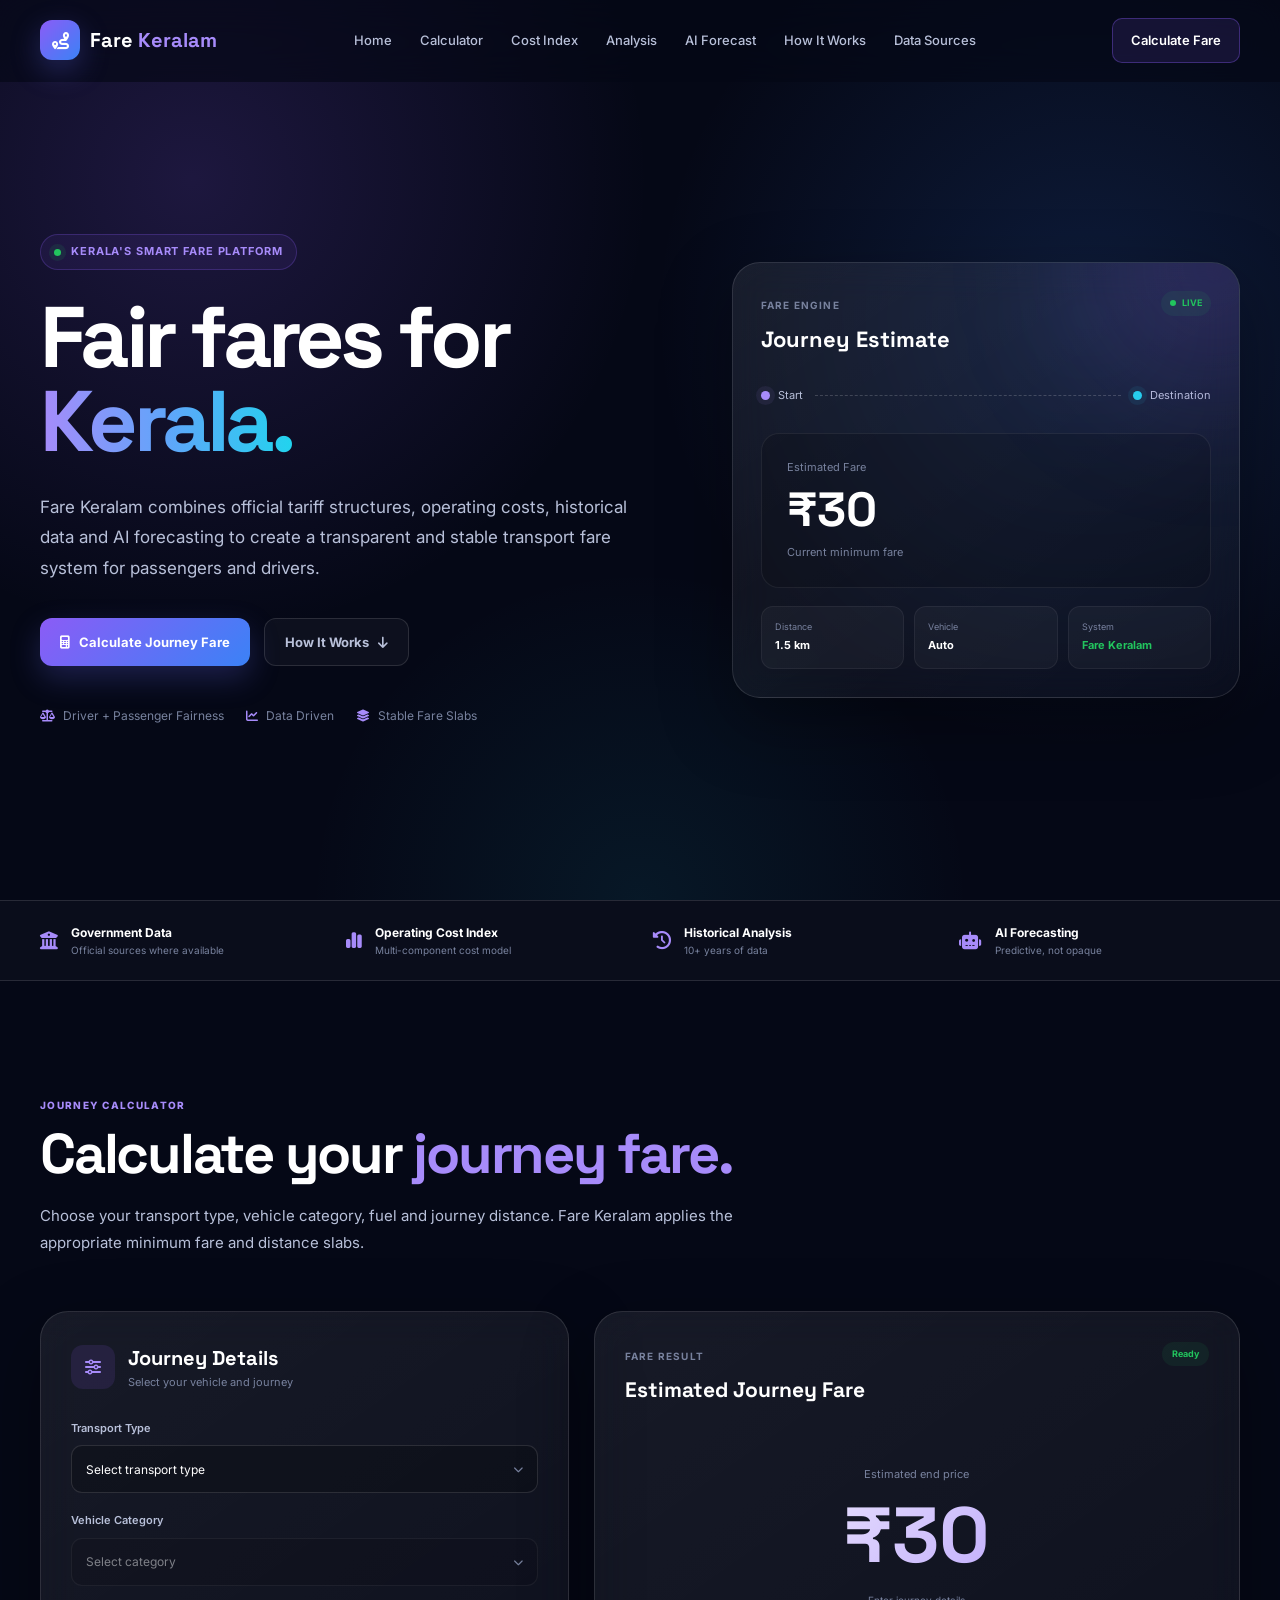
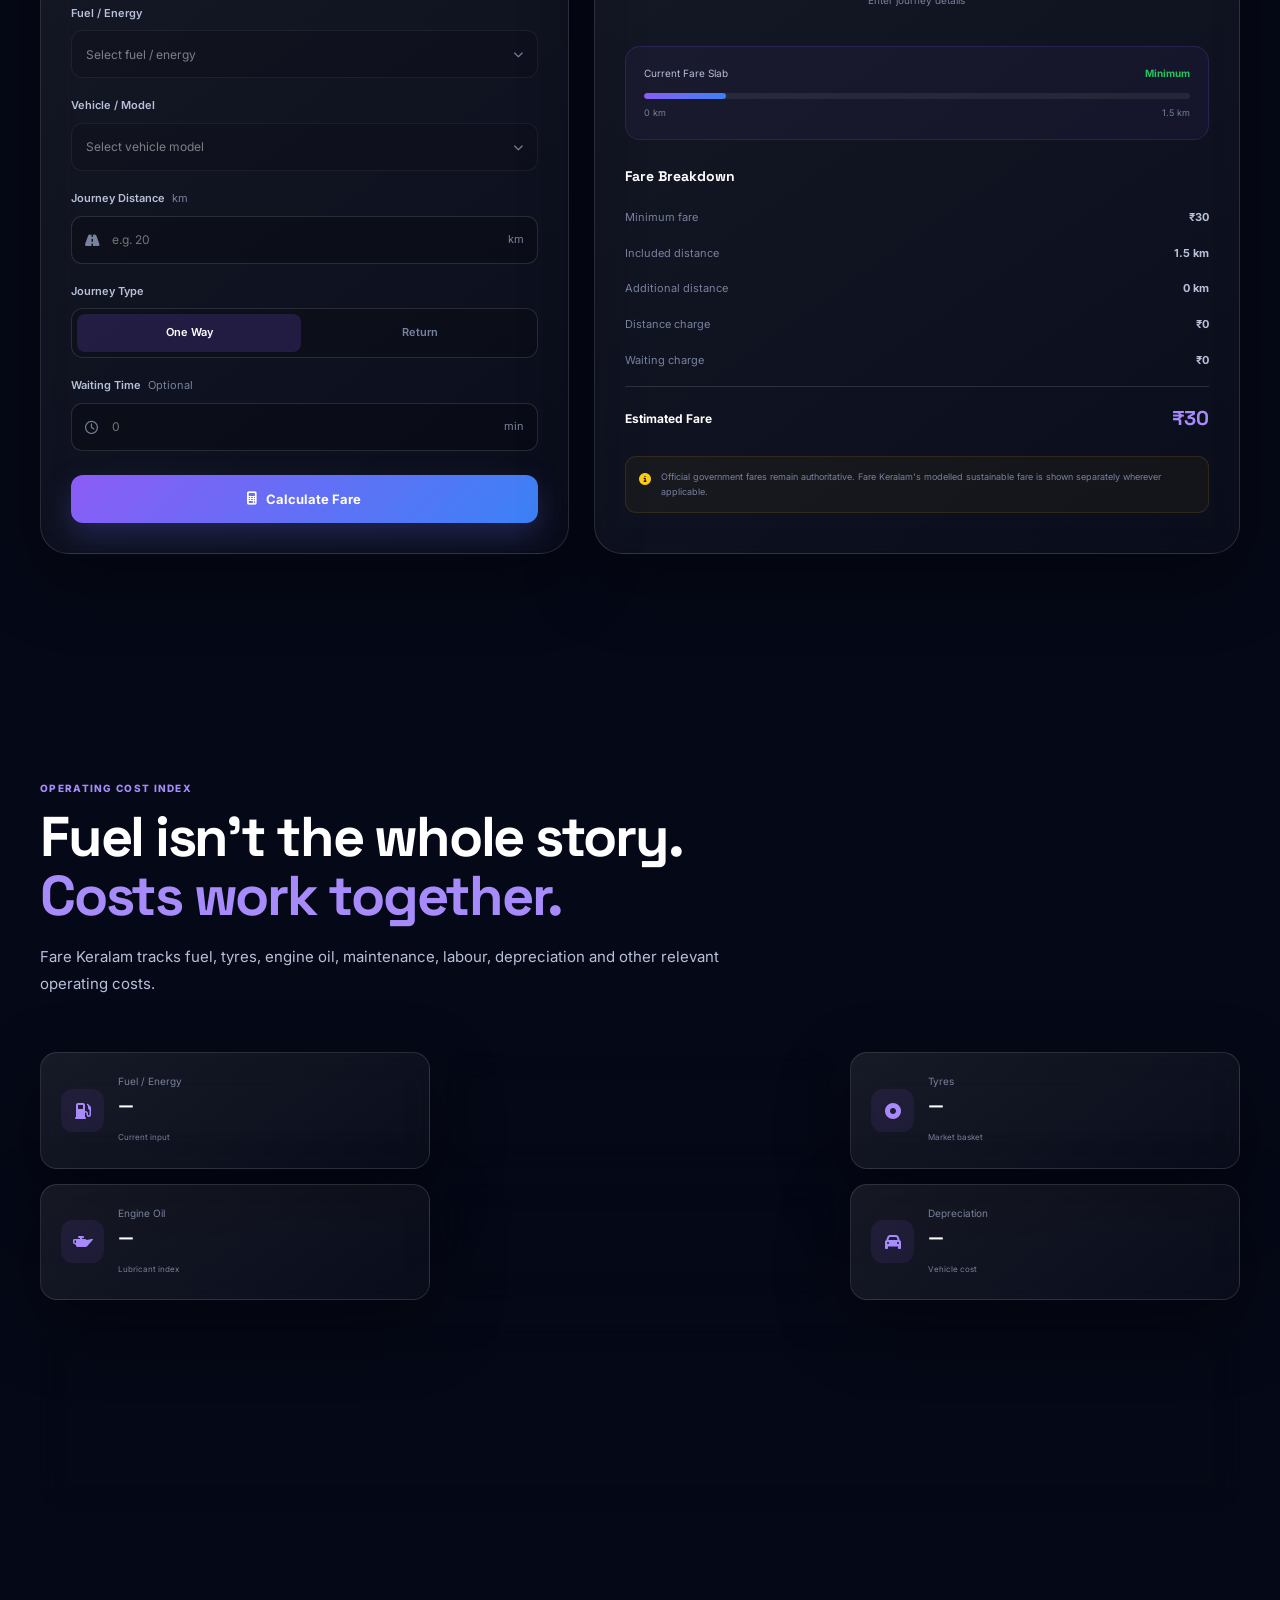
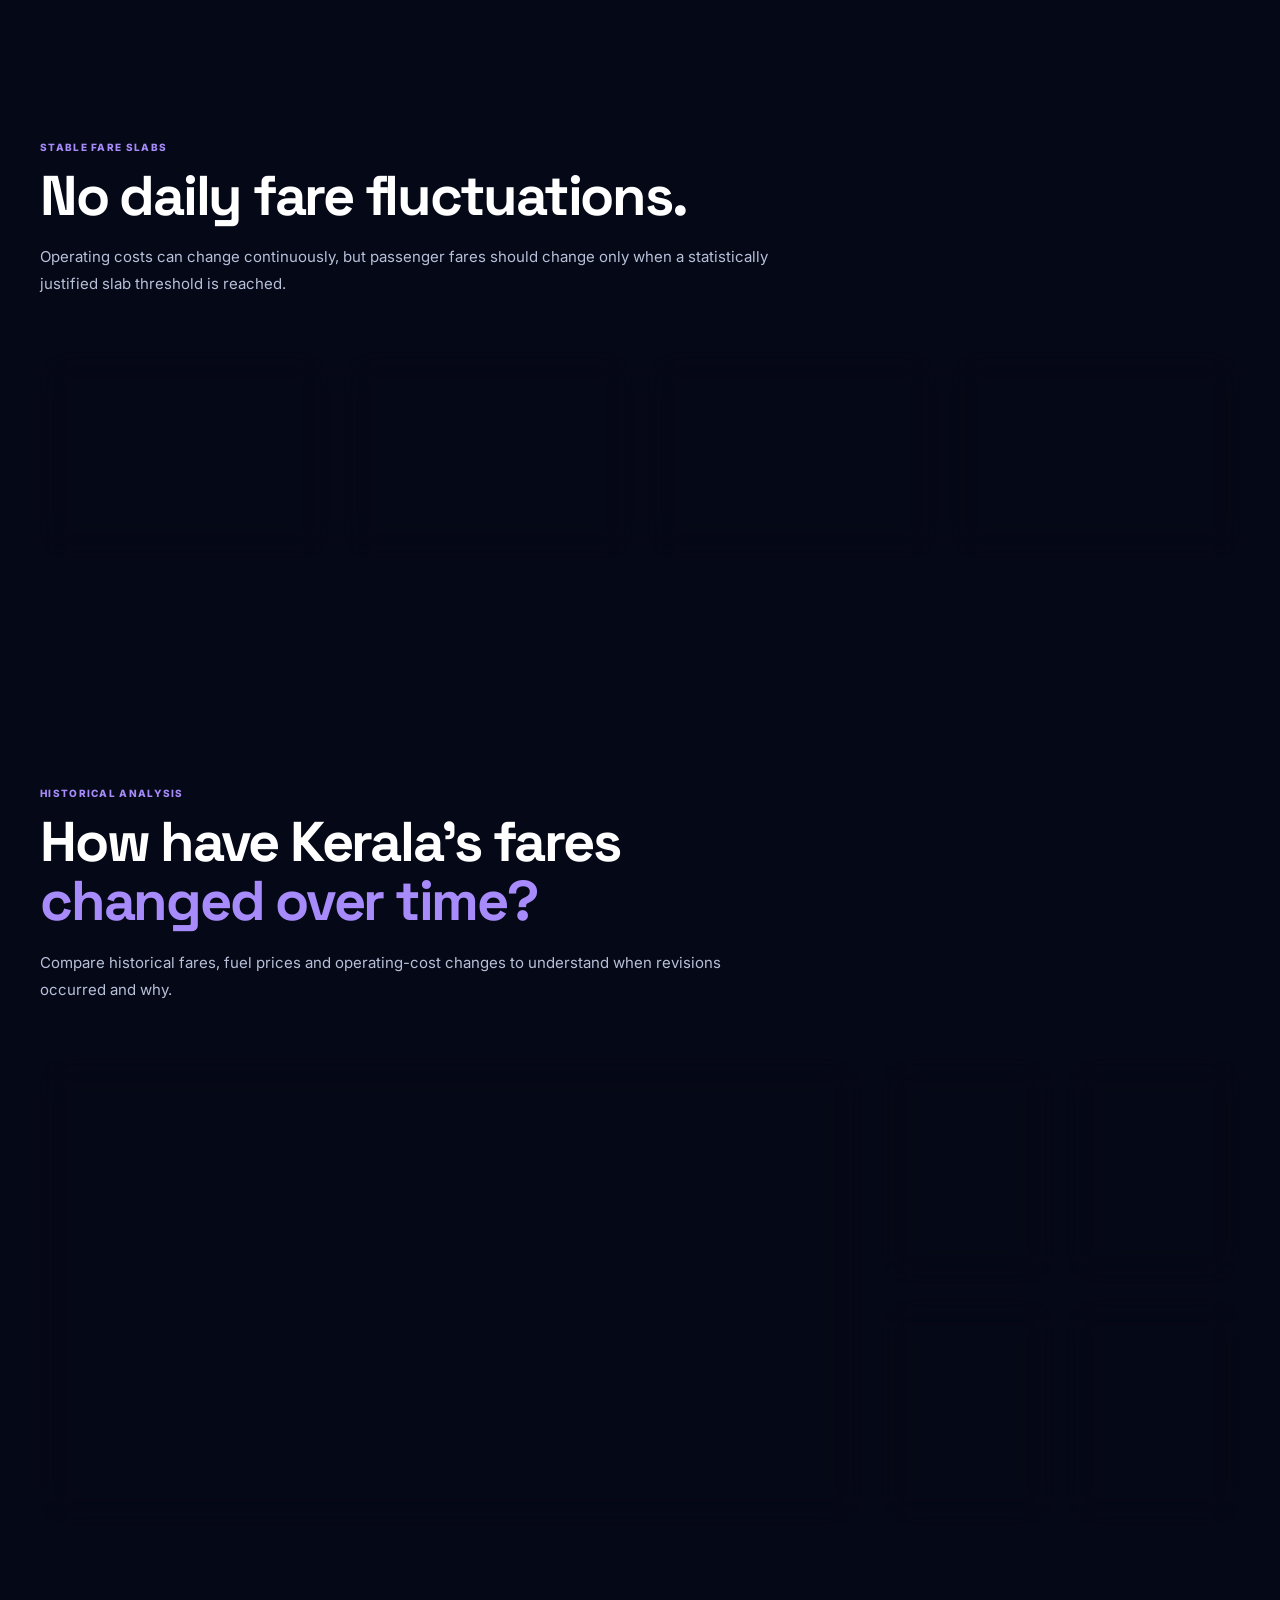
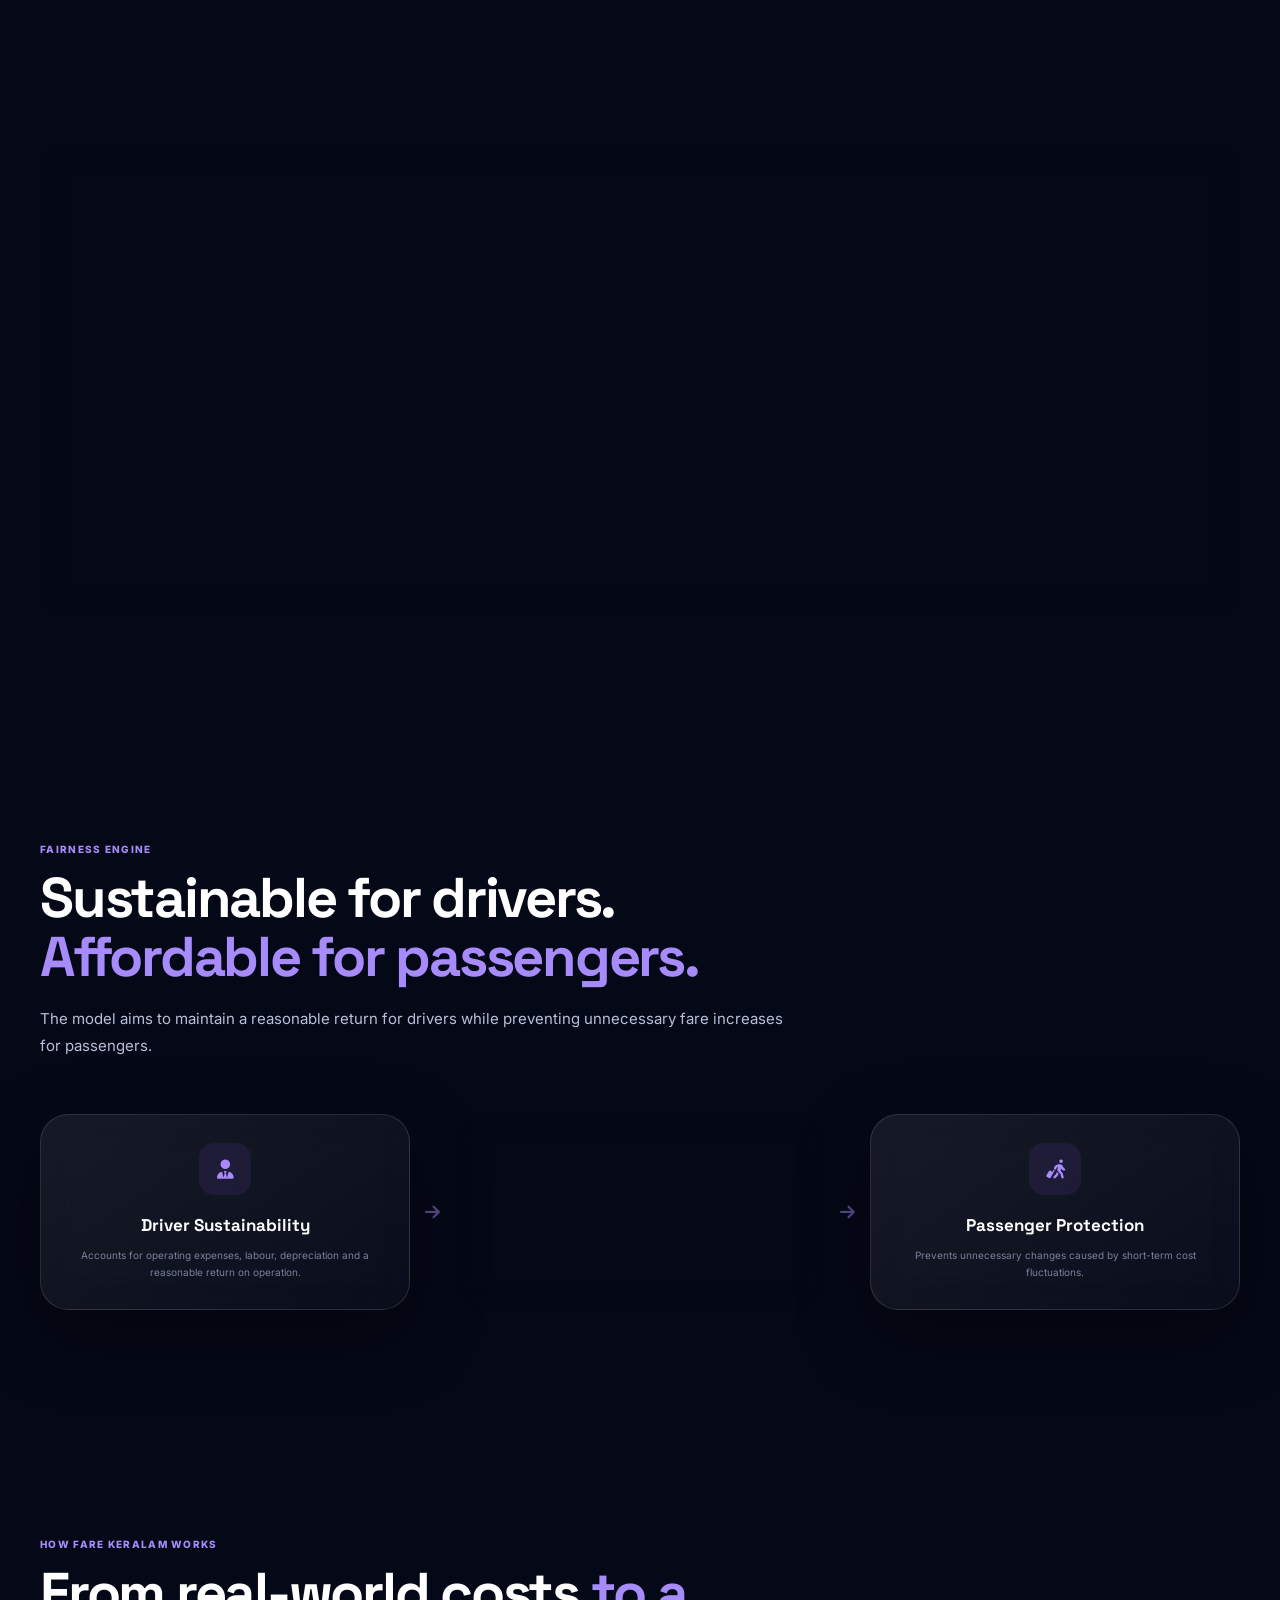
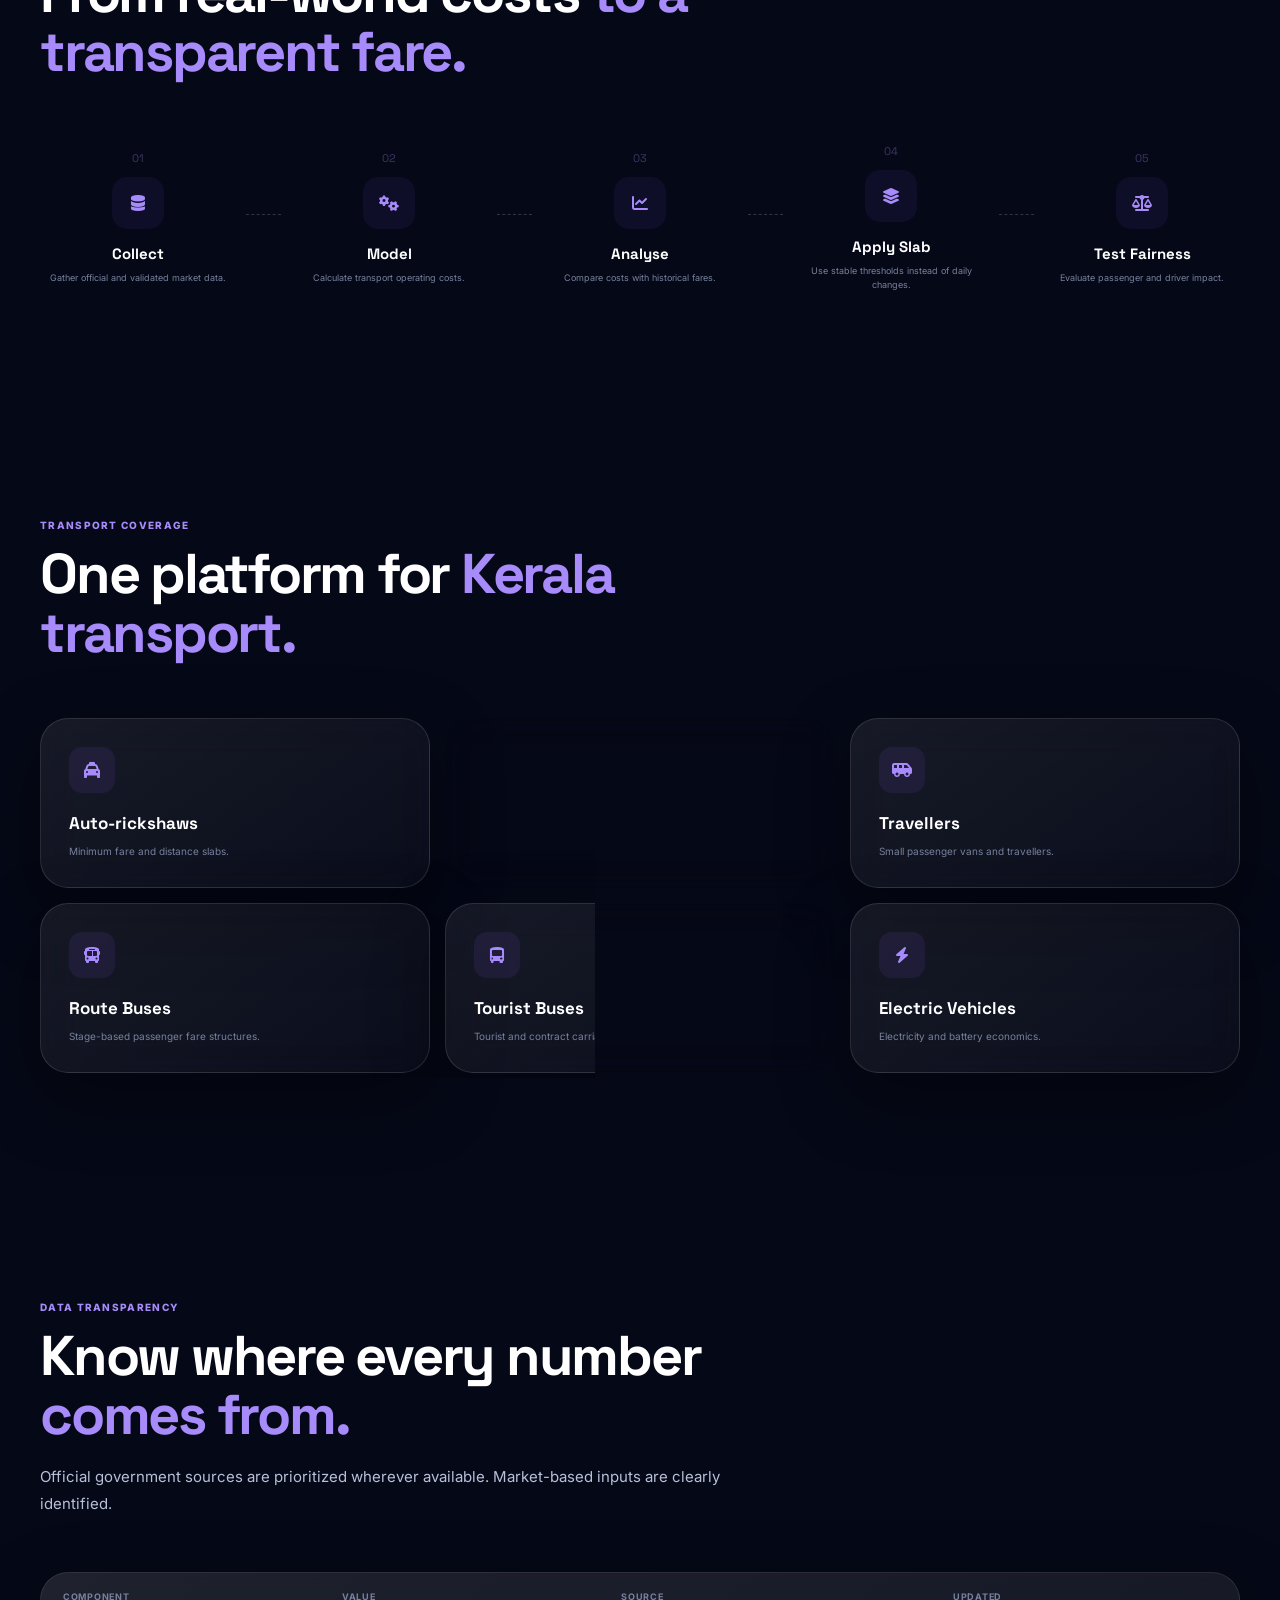
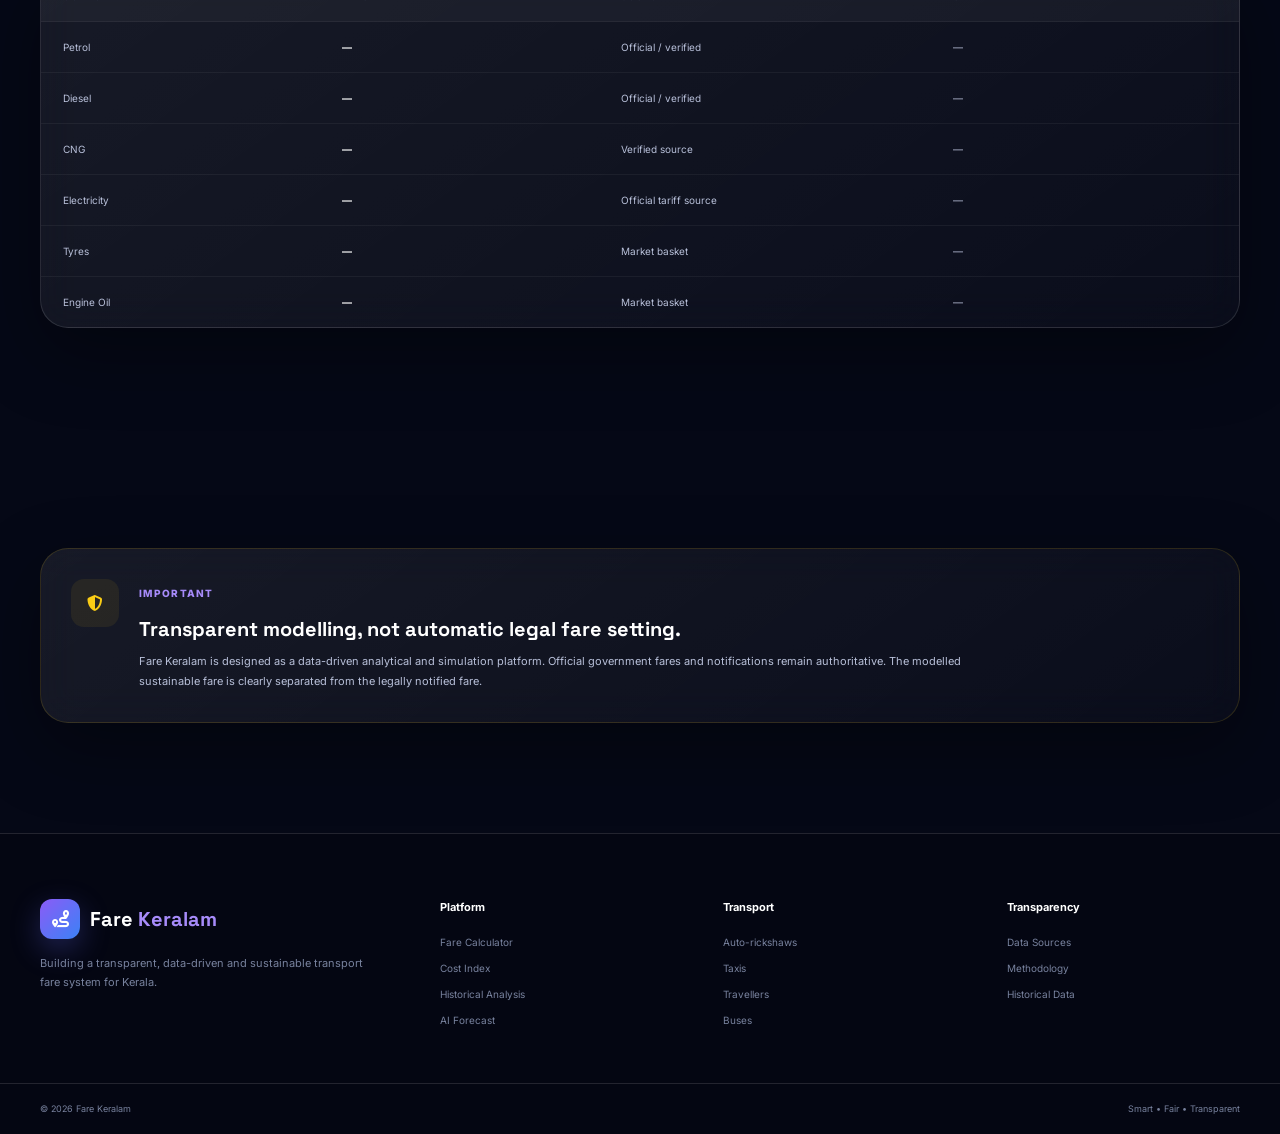
==== index.html @ 15cbcf6d "hi" ====
<!DOCTYPE html>
<html lang="en">

<head>

    <meta charset="UTF-8">

    <meta name="viewport"
          content="width=device-width, initial-scale=1.0">

    <meta name="description"
          content="Fare Keralam — a transparent, data-driven and slab-based transport fare platform for Kerala.">

    <meta name="theme-color"
          content="#07111f">

    <title>Fare Keralam | Smart Transport Fare System</title>


    <!-- =====================================================
         GOOGLE FONTS
    ====================================================== -->

    <link rel="preconnect"
          href="https://fonts.googleapis.com">

    <link rel="preconnect"
          href="https://fonts.gstatic.com"
          crossorigin>

    <link href="https://fonts.googleapis.com/css2?family=Inter:wght@400;500;600;700;800&family=Space+Grotesk:wght@500;600;700&display=swap"
          rel="stylesheet">


    <!-- =====================================================
         FONT AWESOME
    ====================================================== -->

    <link rel="stylesheet"
          href="https://cdnjs.cloudflare.com/ajax/libs/font-awesome/6.5.2/css/all.min.css">


    <!-- =====================================================
         MAIN CSS
    ====================================================== -->

    <link rel="stylesheet"
          href="style.css">

</head>


<body>


<!-- =====================================================
     PRELOADER
====================================================== -->

<div id="preloader">

    <div class="loader">

        <span></span>
        <span></span>
        <span></span>

    </div>

    <p>
        Loading Fare Keralam...
    </p>

</div>



<!-- =====================================================
     NAVIGATION
====================================================== -->

<header class="navbar"
        id="navbar">

    <div class="container nav-container">


        <!-- LOGO -->

        <a href="#home"
           class="logo">

            <span class="logo-icon">

                <i class="fa-solid fa-route"></i>

            </span>

            <span class="logo-text">

                Fare
                <span>Keralam</span>

            </span>

        </a>



        <!-- NAVIGATION -->

        <nav class="nav-menu"
             id="navMenu">

            <a href="#home">
                Home
            </a>

            <a href="#calculator">
                Calculator
            </a>

            <a href="#costs">
                Cost Index
            </a>

            <a href="#analysis">
                Analysis
            </a>

            <a href="#forecast">
                AI Forecast
            </a>

            <a href="#how-it-works">
                How It Works
            </a>

            <a href="#sources">
                Data Sources
            </a>

        </nav>



        <!-- CTA -->

        <a href="#calculator"
           class="nav-button">

            Calculate Fare

        </a>



        <!-- MOBILE MENU -->

        <button class="menu-toggle"
                id="menuToggle"
                aria-label="Open navigation menu">

            <i class="fa-solid fa-bars"></i>

        </button>

    </div>

</header>



<!-- =====================================================
     MAIN
====================================================== -->

<main>



<!-- =====================================================
     HERO
====================================================== -->

<section class="hero section"
         id="home">

    <div class="hero-background"></div>


    <div class="container hero-grid">


        <!-- HERO TEXT -->

        <div class="hero-content reveal">


            <div class="eyebrow">

                <span class="status-dot"></span>

                KERALA'S SMART FARE PLATFORM

            </div>



            <h1>

                Fair fares for

                <span>Kerala.</span>

            </h1>



            <p class="hero-description">

                Fare Keralam combines official tariff structures,
                operating costs, historical data and AI forecasting
                to create a transparent and stable transport fare
                system for passengers and drivers.

            </p>



            <div class="hero-buttons">

                <a href="#calculator"
                   class="btn btn-primary">

                    <i class="fa-solid fa-calculator"></i>

                    Calculate Journey Fare

                </a>


                <a href="#how-it-works"
                   class="btn btn-secondary">

                    How It Works

                    <i class="fa-solid fa-arrow-down"></i>

                </a>

            </div>



            <!-- PRINCIPLES -->

            <div class="hero-principles">


                <div>

                    <i class="fa-solid fa-scale-balanced"></i>

                    <span>
                        Driver + Passenger Fairness
                    </span>

                </div>


                <div>

                    <i class="fa-solid fa-chart-line"></i>

                    <span>
                        Data Driven
                    </span>

                </div>


                <div>

                    <i class="fa-solid fa-layer-group"></i>

                    <span>
                        Stable Fare Slabs
                    </span>

                </div>


            </div>

        </div>



        <!-- HERO FARE CARD -->

        <div class="hero-card glass-card reveal">


            <div class="card-header">

                <div>

                    <span class="card-label">
                        FARE ENGINE
                    </span>

                    <h3>
                        Journey Estimate
                    </h3>

                </div>


                <div class="live-badge">

                    <span></span>

                    LIVE

                </div>

            </div>



            <!-- ROUTE -->

            <div class="mini-route">


                <div class="route-point">

                    <span class="route-dot"></span>

                    <span>
                        Start
                    </span>

                </div>


                <div class="route-line"></div>


                <div class="route-point">

                    <span class="route-dot destination"></span>

                    <span>
                        Destination
                    </span>

                </div>


            </div>



            <!-- FARE -->

            <div class="hero-fare">

                <span>
                    Estimated Fare
                </span>


                <strong id="heroFare">
                    ₹30
                </strong>


                <small>
                    Current minimum fare
                </small>

            </div>



            <!-- STATS -->

            <div class="hero-stats">


                <div>

                    <span>
                        Distance
                    </span>

                    <strong id="heroDistance">
                        1.5 km
                    </strong>

                </div>


                <div>

                    <span>
                        Vehicle
                    </span>

                    <strong id="heroVehicle">
                        Auto
                    </strong>

                </div>


                <div>

                    <span>
                        System
                    </span>

                    <strong class="positive">
                        Fare Keralam
                    </strong>

                </div>


            </div>

        </div>

    </div>

</section>



<!-- =====================================================
     TRUST STRIP
====================================================== -->

<section class="trust-strip">

    <div class="container trust-grid">


        <div class="trust-item">

            <i class="fa-solid fa-building-columns"></i>

            <div>

                <strong>
                    Government Data
                </strong>

                <span>
                    Official sources where available
                </span>

            </div>

        </div>



        <div class="trust-item">

            <i class="fa-solid fa-chart-simple"></i>

            <div>

                <strong>
                    Operating Cost Index
                </strong>

                <span>
                    Multi-component cost model
                </span>

            </div>

        </div>



        <div class="trust-item">

            <i class="fa-solid fa-clock-rotate-left"></i>

            <div>

                <strong>
                    Historical Analysis
                </strong>

                <span>
                    10+ years of data
                </span>

            </div>

        </div>



        <div class="trust-item">

            <i class="fa-solid fa-robot"></i>

            <div>

                <strong>
                    AI Forecasting
                </strong>

                <span>
                    Predictive, not opaque
                </span>

            </div>

        </div>

    </div>

</section>



<!-- =====================================================
     JOURNEY CALCULATOR
====================================================== -->

<section class="calculator-section section"
         id="calculator">


    <div class="container">


        <div class="section-heading reveal">

            <span class="section-tag">
                JOURNEY CALCULATOR
            </span>


            <h2>

                Calculate your

                <span>
                    journey fare.
                </span>

            </h2>


            <p>

                Choose your transport type, vehicle category,
                fuel and journey distance. Fare Keralam applies
                the appropriate minimum fare and distance slabs.

            </p>

        </div>



        <div class="calculator-grid">


            <!-- =================================================
                 INPUT CARD
            ================================================== -->

            <div class="calculator-card glass-card reveal">


                <div class="card-title">

                    <div class="title-icon">

                        <i class="fa-solid fa-sliders"></i>

                    </div>


                    <div>

                        <h3>
                            Journey Details
                        </h3>

                        <p>
                            Select your vehicle and journey
                        </p>

                    </div>

                </div>



                <form id="fareForm">


                    <!-- TRANSPORT TYPE -->

                    <div class="form-group">

                        <label for="transportType">
                            Transport Type
                        </label>


                        <div class="select-wrapper">

                            <select id="transportType"
                                    name="transportType"
                                    required>

                                <option value="">
                                    Select transport type
                                </option>


                                <option value="auto">
                                    Auto-rickshaw
                                </option>


                                <option value="taxi">
                                    Taxi / Cab
                                </option>


                                <option value="traveller">
                                    Traveller / Passenger Van
                                </option>


                                <option value="route-bus">
                                    Route / Stage Bus
                                </option>


                                <option value="tourist-bus">
                                    Tourist / Contract Bus
                                </option>

                            </select>


                            <i class="fa-solid fa-chevron-down"></i>

                        </div>

                    </div>



                    <!-- VEHICLE CATEGORY -->

                    <div class="form-group">

                        <label for="vehicleCategory">
                            Vehicle Category
                        </label>


                        <div class="select-wrapper">

                            <select id="vehicleCategory"
                                    name="vehicleCategory"
                                    disabled>

                                <option value="">
                                    Select category
                                </option>

                            </select>


                            <i class="fa-solid fa-chevron-down"></i>

                        </div>

                    </div>



                    <!-- FUEL -->

                    <div class="form-group"
                         id="fuelGroup">

                        <label for="fuelType">
                            Fuel / Energy
                        </label>


                        <div class="select-wrapper">

                            <select id="fuelType"
                                    name="fuelType"
                                    disabled>

                                <option value="">
                                    Select fuel / energy
                                </option>


                                <option value="petrol">
                                    Petrol
                                </option>


                                <option value="diesel">
                                    Diesel
                                </option>


                                <option value="cng">
                                    CNG
                                </option>


                                <option value="electric">
                                    Electric
                                </option>


                                <option value="hybrid">
                                    Hybrid
                                </option>

                            </select>


                            <i class="fa-solid fa-chevron-down"></i>

                        </div>

                    </div>



                    <!-- VEHICLE MODEL -->

                    <div class="form-group"
                         id="modelGroup">

                        <label for="vehicleModel">
                            Vehicle / Model
                        </label>


                        <div class="select-wrapper">

                            <select id="vehicleModel"
                                    name="vehicleModel"
                                    disabled>

                                <option value="">
                                    Select vehicle model
                                </option>

                            </select>


                            <i class="fa-solid fa-chevron-down"></i>

                        </div>

                    </div>



                    <!-- DISTANCE -->

                    <div class="form-group">

                        <label for="distance">

                            Journey Distance

                            <span class="optional">
                                km
                            </span>

                        </label>


                        <div class="input-with-icon">

                            <i class="fa-solid fa-road"></i>


                            <input
                                type="number"
                                id="distance"
                                name="distance"
                                min="0.1"
                                step="0.1"
                                placeholder="e.g. 20"
                                required
                            >


                            <span>
                                km
                            </span>

                        </div>

                    </div>



                    <!-- JOURNEY TYPE -->

                    <div class="form-group">

                        <label>
                            Journey Type
                        </label>


                        <div class="segmented-control">


                            <label>

                                <input
                                    type="radio"
                                    name="journeyType"
                                    value="oneway"
                                    checked
                                >

                                <span>
                                    One Way
                                </span>

                            </label>


                            <label>

                                <input
                                    type="radio"
                                    name="journeyType"
                                    value="return"
                                >

                                <span>
                                    Return
                                </span>

                            </label>


                        </div>

                    </div>



                    <!-- WAITING -->

                    <div class="form-group">

                        <label for="waitingTime">

                            Waiting Time

                            <span class="optional">
                                Optional
                            </span>

                        </label>


                        <div class="input-with-icon">

                            <i class="fa-regular fa-clock"></i>


                            <input
                                type="number"
                                id="waitingTime"
                                min="0"
                                step="1"
                                placeholder="0"
                            >


                            <span>
                                min
                            </span>

                        </div>

                    </div>



                    <!-- CALCULATE -->

                    <button
                        type="submit"
                        class="btn btn-primary calculate-button">

                        <i class="fa-solid fa-calculator"></i>

                        Calculate Fare

                    </button>


                </form>

            </div>



            <!-- =================================================
                 RESULT CARD
            ================================================== -->

            <div class="fare-result-card glass-card reveal">


                <div class="result-top">

                    <div>

                        <span class="card-label">
                            FARE RESULT
                        </span>


                        <h3>
                            Estimated Journey Fare
                        </h3>

                    </div>


                    <div class="result-status"
                         id="resultStatus">

                        Ready

                    </div>

                </div>



                <!-- MAIN PRICE -->

                <div class="result-price">

                    <span>
                        Estimated end price
                    </span>


                    <strong id="finalFare">
                        ₹30
                    </strong>


                    <small id="farePerKm">
                        Enter journey details
                    </small>

                </div>



                <!-- SLAB -->

                <div class="slab-box">


                    <div class="slab-header">

                        <span>
                            Current Fare Slab
                        </span>


                        <span id="slabStatus"
                              class="slab-active">

                            Minimum

                        </span>

                    </div>


                    <div class="slab-progress">

                        <div class="slab-progress-fill"
                             id="slabProgress">
                        </div>

                    </div>


                    <div class="slab-labels">

                        <span id="slabStart">
                            0 km
                        </span>


                        <span id="slabEnd">
                            1.5 km
                        </span>

                    </div>

                </div>



                <!-- BREAKDOWN -->

                <div class="fare-breakdown">


                    <h4>
                        Fare Breakdown
                    </h4>


                    <div class="breakdown-row">

                        <span>
                            Minimum fare
                        </span>


                        <strong id="minimumFare">
                            ₹30
                        </strong>

                    </div>


                    <div class="breakdown-row">

                        <span>
                            Included distance
                        </span>


                        <strong id="includedDistance">
                            1.5 km
                        </strong>

                    </div>


                    <div class="breakdown-row">

                        <span>
                            Additional distance
                        </span>


                        <strong id="additionalDistance">
                            0 km
                        </strong>

                    </div>


                    <div class="breakdown-row">

                        <span>
                            Distance charge
                        </span>


                        <strong id="distanceCharge">
                            ₹0
                        </strong>

                    </div>


                    <div class="breakdown-row">

                        <span>
                            Waiting charge
                        </span>


                        <strong id="waitingCharge">
                            ₹0
                        </strong>

                    </div>


                    <div class="breakdown-divider"></div>


                    <div class="breakdown-total">

                        <span>
                            Estimated Fare
                        </span>


                        <strong id="breakdownTotal">
                            ₹30
                        </strong>

                    </div>

                </div>



                <!-- DISCLAIMER -->

                <div class="fare-note">

                    <i class="fa-solid fa-circle-info"></i>


                    <p>

                        Official government fares remain
                        authoritative. Fare Keralam's modelled
                        sustainable fare is shown separately
                        wherever applicable.

                    </p>

                </div>

            </div>

        </div>

    </div>

</section>



<!-- =====================================================
     OPERATING COST INDEX
====================================================== -->

<section class="cost-section section"
         id="costs">


    <div class="container">


        <div class="section-heading reveal">

            <span class="section-tag">
                OPERATING COST INDEX
            </span>


            <h2>

                Fuel isn't the whole story.

                <span>
                    Costs work together.
                </span>

            </h2>


            <p>

                Fare Keralam tracks fuel, tyres, engine oil,
                maintenance, labour, depreciation and other
                relevant operating costs.

            </p>

        </div>



        <div class="cost-grid">


            <!-- FUEL -->

            <div class="cost-card glass-card reveal">

                <div class="cost-icon">

                    <i class="fa-solid fa-gas-pump"></i>

                </div>


                <div>

                    <span>
                        Fuel / Energy
                    </span>


                    <strong id="fuelCost">
                        —
                    </strong>


                    <small>
                        Current input
                    </small>

                </div>

            </div>



            <!-- MAINTENANCE -->

            <div class="cost-card glass-card reveal">

                <div class="cost-icon">

                    <i class="fa-solid fa-wrench"></i>

                </div>


                <div>

                    <span>
                        Maintenance
                    </span>


                    <strong id="maintenanceCost">
                        —
                    </strong>


                    <small>
                        Cost index
                    </small>

                </div>

            </div>



            <!-- TYRES -->

            <div class="cost-card glass-card reveal">

                <div class="cost-icon">

                    <i class="fa-solid fa-circle-dot"></i>

                </div>


                <div>

                    <span>
                        Tyres
                    </span>


                    <strong id="tyreCost">
                        —
                    </strong>


                    <small>
                        Market basket
                    </small>

                </div>

            </div>



            <!-- ENGINE OIL -->

            <div class="cost-card glass-card reveal">

                <div class="cost-icon">

                    <i class="fa-solid fa-oil-can"></i>

                </div>


                <div>

                    <span>
                        Engine Oil
                    </span>


                    <strong id="oilCost">
                        —
                    </strong>


                    <small>
                        Lubricant index
                    </small>

                </div>

            </div>



            <!-- LABOUR -->

            <div class="cost-card glass-card reveal">

                <div class="cost-icon">

                    <i class="fa-solid fa-user-tie"></i>

                </div>


                <div>

                    <span>
                        Labour
                    </span>


                    <strong id="labourCost">
                        —
                    </strong>


                    <small>
                        Driver compensation
                    </small>

                </div>

            </div>



            <!-- DEPRECIATION -->

            <div class="cost-card glass-card reveal">

                <div class="cost-icon">

                    <i class="fa-solid fa-car"></i>

                </div>


                <div>

                    <span>
                        Depreciation
                    </span>


                    <strong id="depreciationCost">
                        —
                    </strong>


                    <small>
                        Vehicle cost
                    </small>

                </div>

            </div>


        </div>



        <!-- MAIN INDEX -->

        <div class="index-panel glass-card reveal">


            <div class="index-info">

                <span class="section-tag">
                    KERALA TRANSPORT COST INDEX
                </span>


                <h3>
                    Current operating-cost pressure
                </h3>


                <p>

                    A composite measure of changes in the
                    major costs involved in commercial
                    transport operation.

                </p>

            </div>



            <div class="index-value">

                <strong id="costIndexValue">
                    —
                </strong>


                <span>
                    Cost Index
                </span>


                <div class="index-change"
                     id="costIndexChange">

                    —

                </div>

            </div>

        </div>

    </div>

</section>



<!-- =====================================================
     SLAB SYSTEM
====================================================== -->

<section class="slab-section section">


    <div class="container">


        <div class="section-heading reveal">

            <span class="section-tag">
                STABLE FARE SLABS
            </span>


            <h2>
                No daily fare fluctuations.
            </h2>


            <p>

                Operating costs can change continuously,
                but passenger fares should change only when
                a statistically justified slab threshold is reached.

            </p>

        </div>



        <div class="slab-system">


            <div class="slab-card glass-card reveal">

                <span class="slab-number">
                    01
                </span>


                <div>

                    <h3>
                        Monitor
                    </h3>


                    <p>

                        Track fuel, maintenance, tyres,
                        labour, insurance and other costs.

                    </p>

                </div>

            </div>



            <div class="slab-card glass-card reveal">

                <span class="slab-number">
                    02
                </span>


                <div>

                    <h3>
                        Calculate
                    </h3>


                    <p>

                        Convert component-level changes
                        into an operating-cost index.

                    </p>

                </div>

            </div>



            <div class="slab-card glass-card reveal">

                <span class="slab-number">
                    03
                </span>


                <div>

                    <h3>
                        Test
                    </h3>


                    <p>

                        Statistical analysis determines
                        whether a fare revision is justified.

                    </p>

                </div>

            </div>



            <div class="slab-card glass-card reveal">

                <span class="slab-number">
                    04
                </span>


                <div>

                    <h3>
                        Revise
                    </h3>


                    <p>

                        A new slab is proposed only after
                        the defined threshold is crossed.

                    </p>

                </div>

            </div>

        </div>

    </div>

</section>



<!-- =====================================================
     HISTORICAL ANALYSIS
====================================================== -->

<section class="analysis-section section"
         id="analysis">


    <div class="container">


        <div class="section-heading reveal">

            <span class="section-tag">
                HISTORICAL ANALYSIS
            </span>


            <h2>

                How have Kerala's fares

                <span>
                    changed over time?
                </span>

            </h2>


            <p>

                Compare historical fares, fuel prices and
                operating-cost changes to understand when
                revisions occurred and why.

            </p>

        </div>



        <div class="analysis-grid">


            <!-- CHART -->

            <div class="chart-card glass-card reveal">


                <div class="chart-header">


                    <div>

                        <h3>
                            Fare vs Operating Cost
                        </h3>


                        <p>
                            Historical comparison
                        </p>

                    </div>


                    <select id="analysisPeriod">

                        <option value="10">
                            Last 10 years
                        </option>


                        <option value="15">
                            Last 15 years
                        </option>


                        <option value="all">
                            All available data
                        </option>

                    </select>

                </div>



                <div class="chart-container">

                    <canvas id="fareCostChart"></canvas>


                    <div class="chart-placeholder"
                         id="chartPlaceholder">

                        <i class="fa-solid fa-chart-line"></i>


                        <span>
                            Historical data will appear here
                        </span>

                    </div>

                </div>

            </div>



            <!-- STATS -->

            <div class="analysis-stats">


                <div class="stat-card glass-card reveal">

                    <span>
                        Fare revisions
                    </span>


                    <strong id="revisionCount">
                        —
                    </strong>


                    <small>
                        Historical period
                    </small>

                </div>



                <div class="stat-card glass-card reveal">

                    <span>
                        Fuel change
                    </span>


                    <strong id="fuelChange">
                        —
                    </strong>


                    <small>
                        Selected period
                    </small>

                </div>



                <div class="stat-card glass-card reveal">

                    <span>
                        Cost pressure
                    </span>


                    <strong id="historicalCostChange">
                        —
                    </strong>


                    <small>
                        Composite index
                    </small>

                </div>



                <div class="stat-card glass-card reveal">

                    <span>
                        Model accuracy
                    </span>


                    <strong id="modelAccuracy">
                        —
                    </strong>


                    <small>
                        Back-test result
                    </small>

                </div>

            </div>

        </div>

    </div>

</section>



<!-- =====================================================
     AI FORECAST
====================================================== -->

<section class="ai-section section"
         id="forecast">


    <div class="container">


        <div class="ai-panel glass-card reveal">


            <div class="ai-content">


                <span class="section-tag">
                    AI FORECAST ENGINE
                </span>


                <h2>

                    Predict cost pressure

                    <span>
                        before the next slab.
                    </span>

                </h2>


                <p>

                    AI can analyse historical costs, energy
                    prices, inflation and other indicators
                    to estimate future operating-cost pressure.

                    It predicts potential changes but does not
                    independently set the legal fare.

                </p>



                <div class="ai-principle">


                    <div>

                        <i class="fa-solid fa-calculator"></i>

                        <span>
                            Economics calculates
                        </span>

                    </div>


                    <div>

                        <i class="fa-solid fa-robot"></i>

                        <span>
                            AI predicts
                        </span>

                    </div>


                    <div>

                        <i class="fa-solid fa-scale-balanced"></i>

                        <span>
                            Rules decide
                        </span>

                    </div>

                </div>



                <button class="btn btn-primary"
                        id="runForecast">

                    <i class="fa-solid fa-wand-magic-sparkles"></i>

                    Run Forecast

                </button>

            </div>



            <!-- FORECAST RESULT -->

            <div class="forecast-result">


                <div class="forecast-circle">

                    <span>
                        Next Slab
                    </span>


                    <strong id="forecastProbability">
                        —
                    </strong>


                    <small>
                        probability
                    </small>

                </div>



                <div class="forecast-details">


                    <div>

                        <span>
                            Forecast horizon
                        </span>


                        <strong>
                            90 days
                        </strong>

                    </div>



                    <div>

                        <span>
                            Expected cost pressure
                        </span>


                        <strong id="forecastCost">
                            —
                        </strong>

                    </div>



                    <div>

                        <span>
                            Expected status
                        </span>


                        <strong id="forecastStatus">
                            —
                        </strong>

                    </div>

                </div>

            </div>

        </div>

    </div>

</section>



<!-- =====================================================
     FAIRNESS
====================================================== -->

<section class="fairness-section section">


    <div class="container">


        <div class="section-heading reveal">

            <span class="section-tag">
                FAIRNESS ENGINE
            </span>


            <h2>

                Sustainable for drivers.

                <span>
                    Affordable for passengers.
                </span>

            </h2>


            <p>

                The model aims to maintain a reasonable
                return for drivers while preventing unnecessary
                fare increases for passengers.

            </p>

        </div>



        <div class="fairness-grid">


            <div class="fairness-card glass-card reveal">

                <div class="fairness-icon">

                    <i class="fa-solid fa-user-tie"></i>

                </div>


                <h3>
                    Driver Sustainability
                </h3>


                <p>

                    Accounts for operating expenses,
                    labour, depreciation and a reasonable
                    return on operation.

                </p>

            </div>



            <div class="fairness-arrow">

                <i class="fa-solid fa-arrow-right"></i>

            </div>



            <div class="fairness-card glass-card reveal">

                <div class="fairness-icon">

                    <i class="fa-solid fa-scale-balanced"></i>

                </div>


                <h3>
                    Fairness Layer
                </h3>


                <p>

                    Tests whether a proposed fare balances
                    driver sustainability with passenger
                    affordability.

                </p>

            </div>



            <div class="fairness-arrow">

                <i class="fa-solid fa-arrow-right"></i>

            </div>



            <div class="fairness-card glass-card reveal">

                <div class="fairness-icon">

                    <i class="fa-solid fa-person-walking-luggage"></i>

                </div>


                <h3>
                    Passenger Protection
                </h3>


                <p>

                    Prevents unnecessary changes caused by
                    short-term cost fluctuations.

                </p>

            </div>

        </div>

    </div>

</section>



<!-- =====================================================
     HOW IT WORKS
====================================================== -->

<section class="how-section section"
         id="how-it-works">


    <div class="container">


        <div class="section-heading reveal">

            <span class="section-tag">
                HOW FARE KERALAM WORKS
            </span>


            <h2>

                From real-world costs

                <span>
                    to a transparent fare.
                </span>

            </h2>

        </div>



        <div class="process">


            <div class="process-step reveal">

                <span>01</span>

                <i class="fa-solid fa-database"></i>

                <h3>
                    Collect
                </h3>

                <p>
                    Gather official and validated market data.
                </p>

            </div>


            <div class="process-line"></div>


            <div class="process-step reveal">

                <span>02</span>

                <i class="fa-solid fa-gears"></i>

                <h3>
                    Model
                </h3>

                <p>
                    Calculate transport operating costs.
                </p>

            </div>


            <div class="process-line"></div>


            <div class="process-step reveal">

                <span>03</span>

                <i class="fa-solid fa-chart-line"></i>

                <h3>
                    Analyse
                </h3>

                <p>
                    Compare costs with historical fares.
                </p>

            </div>


            <div class="process-line"></div>


            <div class="process-step reveal">

                <span>04</span>

                <i class="fa-solid fa-layer-group"></i>

                <h3>
                    Apply Slab
                </h3>

                <p>
                    Use stable thresholds instead of daily changes.
                </p>

            </div>


            <div class="process-line"></div>


            <div class="process-step reveal">

                <span>05</span>

                <i class="fa-solid fa-scale-balanced"></i>

                <h3>
                    Test Fairness
                </h3>

                <p>
                    Evaluate passenger and driver impact.
                </p>

            </div>

        </div>

    </div>

</section>



<!-- =====================================================
     TRANSPORT TYPES
====================================================== -->

<section class="vehicles-section section">


    <div class="container">


        <div class="section-heading reveal">

            <span class="section-tag">
                TRANSPORT COVERAGE
            </span>


            <h2>

                One platform for

                <span>
                    Kerala transport.
                </span>

            </h2>

        </div>



        <div class="vehicle-grid">


            <div class="vehicle-card glass-card reveal">

                <i class="fa-solid fa-taxi"></i>

                <h3>
                    Auto-rickshaws
                </h3>

                <p>
                    Minimum fare and distance slabs.
                </p>

            </div>



            <div class="vehicle-card glass-card reveal">

                <i class="fa-solid fa-car"></i>

                <h3>
                    Taxis & Cabs
                </h3>

                <p>
                    Hatchbacks to luxury vehicles.
                </p>

            </div>



            <div class="vehicle-card glass-card reveal">

                <i class="fa-solid fa-van-shuttle"></i>

                <h3>
                    Travellers
                </h3>

                <p>
                    Small passenger vans and travellers.
                </p>

            </div>



            <div class="vehicle-card glass-card reveal">

                <i class="fa-solid fa-bus"></i>

                <h3>
                    Route Buses
                </h3>

                <p>
                    Stage-based passenger fare structures.
                </p>

            </div>



            <div class="vehicle-card glass-card reveal">

                <i class="fa-solid fa-bus-simple"></i>

                <h3>
                    Tourist Buses
                </h3>

                <p>
                    Tourist and contract carriage operations.
                </p>

            </div>



            <div class="vehicle-card glass-card reveal">

                <i class="fa-solid fa-bolt"></i>

                <h3>
                    Electric Vehicles
                </h3>

                <p>
                    Electricity and battery economics.
                </p>

            </div>

        </div>

    </div>

</section>



<!-- =====================================================
     DATA SOURCES
====================================================== -->

<section class="sources-section section"
         id="sources">


    <div class="container">


        <div class="section-heading reveal">

            <span class="section-tag">
                DATA TRANSPARENCY
            </span>


            <h2>

                Know where every number

                <span>
                    comes from.
                </span>

            </h2>


            <p>

                Official government sources are prioritized
                wherever available. Market-based inputs are
                clearly identified.

            </p>

        </div>



        <div class="sources-table glass-card reveal">


            <div class="source-row source-header">

                <span>
                    Component
                </span>

                <span>
                    Value
                </span>

                <span>
                    Source
                </span>

                <span>
                    Updated
                </span>

            </div>



            <div class="source-row">

                <span>
                    Petrol
                </span>

                <strong id="sourcePetrol">
                    —
                </strong>

                <span>
                    Official / verified
                </span>

                <span id="sourcePetrolDate">
                    —
                </span>

            </div>



            <div class="source-row">

                <span>
                    Diesel
                </span>

                <strong id="sourceDiesel">
                    —
                </strong>

                <span>
                    Official / verified
                </span>

                <span id="sourceDieselDate">
                    —
                </span>

            </div>



            <div class="source-row">

                <span>
                    CNG
                </span>

                <strong id="sourceCng">
                    —
                </strong>

                <span>
                    Verified source
                </span>

                <span id="sourceCngDate">
                    —
                </span>

            </div>



            <div class="source-row">

                <span>
                    Electricity
                </span>

                <strong id="sourceElectricity">
                    —
                </strong>

                <span>
                    Official tariff source
                </span>

                <span id="sourceElectricityDate">
                    —
                </span>

            </div>



            <div class="source-row">

                <span>
                    Tyres
                </span>

                <strong id="sourceTyres">
                    —
                </strong>

                <span>
                    Market basket
                </span>

                <span id="sourceTyresDate">
                    —
                </span>

            </div>



            <div class="source-row">

                <span>
                    Engine Oil
                </span>

                <strong id="sourceOil">
                    —
                </strong>

                <span>
                    Market basket
                </span>

                <span id="sourceOilDate">
                    —
                </span>

            </div>

        </div>

    </div>

</section>



<!-- =====================================================
     TRANSPARENCY NOTICE
====================================================== -->

<section class="transparency-section section">


    <div class="container">


        <div class="transparency-card glass-card reveal">


            <div class="transparency-icon">

                <i class="fa-solid fa-shield-halved"></i>

            </div>



            <div>

                <span class="section-tag">
                    IMPORTANT
                </span>


                <h3>
                    Transparent modelling, not automatic legal fare setting.
                </h3>


                <p>

                    Fare Keralam is designed as a data-driven
                    analytical and simulation platform.

                    Official government fares and notifications
                    remain authoritative.

                    The modelled sustainable fare is clearly
                    separated from the legally notified fare.

                </p>

            </div>

        </div>

    </div>

</section>



</main>



<!-- =====================================================
     FOOTER
====================================================== -->

<footer class="footer">


    <div class="container footer-grid">


        <!-- BRAND -->

        <div class="footer-brand">


            <a href="#home"
               class="logo">

                <span class="logo-icon">

                    <i class="fa-solid fa-route"></i>

                </span>


                <span class="logo-text">

                    Fare
                    <span>Keralam</span>

                </span>

            </a>


            <p>

                Building a transparent, data-driven and
                sustainable transport fare system for Kerala.

            </p>

        </div>



        <!-- PLATFORM -->

        <div class="footer-links">

            <h4>
                Platform
            </h4>


            <a href="#calculator">
                Fare Calculator
            </a>


            <a href="#costs">
                Cost Index
            </a>


            <a href="#analysis">
                Historical Analysis
            </a>


            <a href="#forecast">
                AI Forecast
            </a>

        </div>



        <!-- TRANSPORT -->

        <div class="footer-links">

            <h4>
                Transport
            </h4>


            <a href="#calculator">
                Auto-rickshaws
            </a>


            <a href="#calculator">
                Taxis
            </a>


            <a href="#calculator">
                Travellers
            </a>


            <a href="#calculator">
                Buses
            </a>

        </div>



        <!-- TRANSPARENCY -->

        <div class="footer-links">

            <h4>
                Transparency
            </h4>


            <a href="#sources">
                Data Sources
            </a>


            <a href="#how-it-works">
                Methodology
            </a>


            <a href="#analysis">
                Historical Data
            </a>

        </div>

    </div>



    <!-- FOOTER BOTTOM -->

    <div class="footer-bottom">


        <div class="container">


            <span>
                © 2026 Fare Keralam
            </span>


            <span>
                Smart • Fair • Transparent
            </span>

        </div>

    </div>

</footer>



<!-- =====================================================
     BACK TO TOP
====================================================== -->

<button class="back-to-top"
        id="backToTop"
        aria-label="Back to top">

    <i class="fa-solid fa-arrow-up"></i>

</button>



<!-- =====================================================
     MAIN JAVASCRIPT
====================================================== -->

<script src="script.js"></script>


</body>

</html>
---- style.css ----
/* =========================================================
   FARE KERALAM
   Smart • Fair • Transparent
   Main Stylesheet
========================================================= */


/* =========================================================
   GOOGLE RESET
========================================================= */

* {
    margin: 0;
    padding: 0;
    box-sizing: border-box;
    scroll-behavior: smooth;
}

html {
    scroll-behavior: smooth;
    scroll-padding-top: 90px;
}

body {
    font-family: "Inter", sans-serif;
    background: #050816;
    color: #ffffff;
    line-height: 1.6;
    overflow-x: hidden;
}

body,
button,
input,
select {
    font-family: "Inter", sans-serif;
}

button,
select,
input {
    outline: none;
}

button {
    cursor: pointer;
}

a {
    color: inherit;
    text-decoration: none;
}

img {
    max-width: 100%;
    display: block;
}


/* =========================================================
   VARIABLES
========================================================= */

:root {

    --bg: #050816;
    --bg-secondary: #080d1c;
    --bg-card: rgba(255, 255, 255, 0.055);

    --border: rgba(255, 255, 255, 0.12);
    --border-light: rgba(255, 255, 255, 0.18);

    --text: #ffffff;
    --text-secondary: #b8c0d9;
    --text-muted: #78829e;

    --purple: #8b5cf6;
    --purple-light: #a78bfa;

    --blue: #3b82f6;
    --cyan: #22d3ee;

    --green: #22c55e;
    --yellow: #facc15;
    --red: #ef4444;

    --gradient:
        linear-gradient(
            135deg,
            #8b5cf6,
            #3b82f6
        );

    --gradient-soft:
        linear-gradient(
            135deg,
            rgba(139, 92, 246, .18),
            rgba(59, 130, 246, .12)
        );

    --shadow:
        0 25px 70px rgba(0, 0, 0, .35);

    --radius-sm: 10px;
    --radius: 18px;
    --radius-lg: 28px;

    --container: 1200px;

}


/* =========================================================
   CONTAINER
========================================================= */

.container {
    width: min(
        calc(100% - 40px),
        var(--container)
    );

    margin-inline: auto;
}


/* =========================================================
   SECTIONS
========================================================= */

.section {
    position: relative;
    padding: 110px 0;
}


/* =========================================================
   PRELOADER
========================================================= */

#preloader {
    position: fixed;
    inset: 0;
    z-index: 9999;

    background: var(--bg);

    display: flex;
    flex-direction: column;
    align-items: center;
    justify-content: center;

    gap: 18px;

    transition:
        opacity .5s ease,
        visibility .5s ease;
}

#preloader.hidden {
    opacity: 0;
    visibility: hidden;
}

.loader {
    display: flex;
    gap: 8px;
}

.loader span {
    width: 10px;
    height: 10px;

    border-radius: 50%;

    background: var(--purple);

    animation:
        loaderBounce 1s infinite ease-in-out;
}

.loader span:nth-child(2) {
    animation-delay: .15s;
}

.loader span:nth-child(3) {
    animation-delay: .3s;
}

#preloader p {
    color: var(--text-muted);
    font-size: 13px;
}

@keyframes loaderBounce {

    0%,
    80%,
    100% {
        transform: scale(.6);
        opacity: .5;
    }

    40% {
        transform: scale(1);
        opacity: 1;
    }
}


/* =========================================================
   NAVBAR
========================================================= */

.navbar {
    position: fixed;
    top: 0;
    left: 0;
    width: 100%;

    z-index: 1000;

    padding: 18px 0;

    background: rgba(5, 8, 22, .65);

    backdrop-filter: blur(18px);
    -webkit-backdrop-filter: blur(18px);

    border-bottom:
        1px solid transparent;

    transition:
        background .3s ease,
        padding .3s ease,
        border .3s ease;
}

.navbar.scrolled {
    padding: 12px 0;

    background:
        rgba(5, 8, 22, .9);

    border-bottom:
        1px solid var(--border);
}

.nav-container {
    display: flex;
    align-items: center;
    justify-content: space-between;
    gap: 25px;
}


/* =========================================================
   LOGO
========================================================= */

.logo {
    display: flex;
    align-items: center;
    gap: 10px;

    font-family:
        "Space Grotesk",
        sans-serif;

    font-weight: 700;

    font-size: 20px;

    white-space: nowrap;
}

.logo-icon {
    width: 40px;
    height: 40px;

    border-radius: 12px;

    display: grid;
    place-items: center;

    background: var(--gradient);

    box-shadow:
        0 10px 30px
        rgba(99, 102, 241, .3);
}

.logo-icon i {
    font-size: 17px;
}

.logo-text span {
    color: var(--purple-light);
}


/* =========================================================
   NAV MENU
========================================================= */

.nav-menu {
    display: flex;
    align-items: center;
    gap: 28px;
}

.nav-menu a {
    position: relative;

    color: var(--text-secondary);

    font-size: 13px;
    font-weight: 500;

    transition:
        color .25s ease;
}

.nav-menu a::after {
    content: "";

    position: absolute;

    left: 0;
    bottom: -8px;

    width: 0;
    height: 2px;

    border-radius: 10px;

    background: var(--gradient);

    transition:
        width .25s ease;
}

.nav-menu a:hover {
    color: #ffffff;
}

.nav-menu a:hover::after {
    width: 100%;
}


/* =========================================================
   NAV BUTTON
========================================================= */

.nav-button {
    padding: 11px 18px;

    border-radius: 10px;

    background:
        rgba(139, 92, 246, .12);

    border:
        1px solid
        rgba(139, 92, 246, .35);

    color: #ffffff;

    font-size: 13px;
    font-weight: 600;

    transition:
        transform .25s ease,
        background .25s ease;
}

.nav-button:hover {
    transform: translateY(-2px);

    background:
        rgba(139, 92, 246, .22);
}


/* =========================================================
   MOBILE MENU
========================================================= */

.menu-toggle {
    display: none;

    width: 42px;
    height: 42px;

    border: 1px solid var(--border);

    border-radius: 10px;

    background: var(--bg-card);

    color: #ffffff;

    font-size: 18px;
}


/* =========================================================
   HERO
========================================================= */

.hero {
    min-height: 100vh;

    padding-top: 160px;
    padding-bottom: 100px;

    display: flex;
    align-items: center;

    overflow: hidden;
}

.hero-background {
    position: absolute;
    inset: 0;

    pointer-events: none;

    background:
        radial-gradient(
            circle at 15% 20%,
            rgba(139, 92, 246, .18),
            transparent 35%
        ),
        radial-gradient(
            circle at 85% 35%,
            rgba(59, 130, 246, .16),
            transparent 35%
        ),
        radial-gradient(
            circle at 50% 100%,
            rgba(34, 211, 238, .08),
            transparent 30%
        );
}

.hero-grid {
    position: relative;

    display: grid;

    grid-template-columns:
        1.1fr .9fr;

    gap: 70px;

    align-items: center;
}


/* =========================================================
   EYEBROW
========================================================= */

.eyebrow {
    display: inline-flex;

    align-items: center;
    gap: 10px;

    padding: 8px 13px;

    border:
        1px solid
        rgba(139, 92, 246, .25);

    border-radius: 100px;

    background:
        rgba(139, 92, 246, .08);

    color:
        var(--purple-light);

    font-size: 11px;
    font-weight: 700;

    letter-spacing: .08em;

    margin-bottom: 25px;
}

.status-dot {
    width: 7px;
    height: 7px;

    border-radius: 50%;

    background: var(--green);

    box-shadow:
        0 0 0 5px
        rgba(34, 197, 94, .1);

    animation:
        pulse 2s infinite;
}

@keyframes pulse {

    0%,
    100% {
        box-shadow:
            0 0 0 5px
            rgba(34, 197, 94, .08);
    }

    50% {
        box-shadow:
            0 0 0 9px
            rgba(34, 197, 94, .02);
    }
}


/* =========================================================
   HERO TYPOGRAPHY
========================================================= */

.hero h1 {
    max-width: 700px;

    font-family:
        "Space Grotesk",
        sans-serif;

    font-size:
        clamp(50px, 7vw, 86px);

    line-height: .98;

    letter-spacing: -.055em;

    margin-bottom: 28px;
}

.hero h1 span {
    background:
        linear-gradient(
            90deg,
            #a78bfa,
            #60a5fa,
            #22d3ee
        );

    -webkit-background-clip: text;
    background-clip: text;

    color: transparent;
}

.hero-description {
    max-width: 650px;

    color: var(--text-secondary);

    font-size: 17px;

    line-height: 1.8;

    margin-bottom: 35px;
}


/* =========================================================
   BUTTONS
========================================================= */

.hero-buttons {
    display: flex;
    align-items: center;
    gap: 14px;

    flex-wrap: wrap;

    margin-bottom: 40px;
}

.btn {
    min-height: 48px;

    padding:
        0 20px;

    border-radius: 12px;

    display: inline-flex;

    align-items: center;
    justify-content: center;

    gap: 9px;

    font-size: 13px;
    font-weight: 700;

    border: none;

    transition:
        transform .25s ease,
        box-shadow .25s ease,
        background .25s ease;
}

.btn:hover {
    transform: translateY(-3px);
}

.btn-primary {
    color: #ffffff;

    background: var(--gradient);

    box-shadow:
        0 12px 30px
        rgba(99, 102, 241, .25);
}

.btn-primary:hover {
    box-shadow:
        0 18px 40px
        rgba(99, 102, 241, .35);
}

.btn-secondary {
    border:
        1px solid
        var(--border);

    background:
        rgba(255, 255, 255, .035);

    color: var(--text-secondary);
}

.btn-secondary:hover {
    border-color:
        rgba(255, 255, 255, .25);

    color: #ffffff;
}


/* =========================================================
   HERO PRINCIPLES
========================================================= */

.hero-principles {
    display: flex;

    flex-wrap: wrap;

    gap: 22px;
}

.hero-principles div {
    display: flex;

    align-items: center;

    gap: 8px;

    color: var(--text-muted);

    font-size: 12px;
}

.hero-principles i {
    color: var(--purple-light);
}


/* =========================================================
   GLASS CARD
========================================================= */

.glass-card {
    background:
        linear-gradient(
            145deg,
            rgba(255, 255, 255, .075),
            rgba(255, 255, 255, .025)
        );

    border:
        1px solid
        var(--border);

    box-shadow:
        var(--shadow);

    backdrop-filter:
        blur(18px);

    -webkit-backdrop-filter:
        blur(18px);

    border-radius:
        var(--radius-lg);
}


/* =========================================================
   HERO CARD
========================================================= */

.hero-card {
    padding: 28px;

    position: relative;

    overflow: hidden;
}

.hero-card::before {
    content: "";

    position: absolute;

    width: 250px;
    height: 250px;

    top: -120px;
    right: -100px;

    background:
        rgba(139, 92, 246, .18);

    filter:
        blur(70px);

    border-radius: 50%;
}

.card-header {
    position: relative;

    display: flex;

    justify-content: space-between;

    align-items: flex-start;

    margin-bottom: 30px;
}

.card-label {
    color: var(--text-muted);

    font-size: 10px;

    letter-spacing: .12em;

    font-weight: 700;
}

.card-header h3 {
    font-family:
        "Space Grotesk",
        sans-serif;

    font-size: 22px;

    margin-top: 5px;
}

.live-badge {
    display: flex;

    align-items: center;

    gap: 6px;

    padding: 5px 9px;

    border-radius: 100px;

    background:
        rgba(34, 197, 94, .08);

    color:
        var(--green);

    font-size: 9px;

    font-weight: 700;
}

.live-badge span {
    width: 6px;
    height: 6px;

    border-radius: 50%;

    background: var(--green);
}


/* =========================================================
   ROUTE
========================================================= */

.mini-route {
    display: flex;

    align-items: center;

    margin-bottom: 28px;
}

.route-point {
    display: flex;

    align-items: center;

    gap: 8px;

    color: var(--text-secondary);

    font-size: 11px;

    white-space: nowrap;
}

.route-dot {
    width: 9px;
    height: 9px;

    border-radius: 50%;

    background: var(--purple-light);

    box-shadow:
        0 0 0 5px
        rgba(167, 139, 250, .08);
}

.route-dot.destination {
    background: var(--cyan);

    box-shadow:
        0 0 0 5px
        rgba(34, 211, 238, .08);
}

.route-line {
    flex: 1;

    height: 1px;

    margin: 0 12px;

    border-top:
        1px dashed
        var(--border-light);
}


/* =========================================================
   HERO FARE
========================================================= */

.hero-fare {
    padding: 25px;

    border-radius: 18px;

    background:
        rgba(0, 0, 0, .15);

    border:
        1px solid
        rgba(255, 255, 255, .07);

    margin-bottom: 18px;
}

.hero-fare span,
.hero-fare small {
    display: block;

    color: var(--text-muted);

    font-size: 11px;
}

.hero-fare strong {
    display: block;

    font-family:
        "Space Grotesk",
        sans-serif;

    font-size: 48px;

    line-height: 1;

    margin: 10px 0;
}


/* =========================================================
   HERO STATS
========================================================= */

.hero-stats {
    display: grid;

    grid-template-columns:
        repeat(3, 1fr);

    gap: 10px;
}

.hero-stats div {
    padding: 13px;

    border-radius: 12px;

    background:
        rgba(255, 255, 255, .035);

    border:
        1px solid
        rgba(255, 255, 255, .06);
}

.hero-stats span {
    display: block;

    color: var(--text-muted);

    font-size: 9px;

    margin-bottom: 3px;
}

.hero-stats strong {
    display: block;

    font-size: 11px;
}

.positive {
    color: var(--green);
}


/* =========================================================
   TRUST STRIP
========================================================= */

.trust-strip {
    position: relative;

    border-top:
        1px solid
        var(--border);

    border-bottom:
        1px solid
        var(--border);

    background:
        rgba(255, 255, 255, .018);

    padding: 22px 0;
}

.trust-grid {
    display: grid;

    grid-template-columns:
        repeat(4, 1fr);

    gap: 25px;
}

.trust-item {
    display: flex;

    align-items: center;

    gap: 13px;
}

.trust-item > i {
    font-size: 18px;

    color: var(--purple-light);
}

.trust-item strong {
    display: block;

    font-size: 12px;
}

.trust-item span {
    display: block;

    color: var(--text-muted);

    font-size: 10px;
}


/* =========================================================
   SECTION HEADING
========================================================= */

.section-heading {
    max-width: 750px;

    margin-bottom: 55px;
}

.section-tag {
    display: inline-block;

    color: var(--purple-light);

    font-size: 10px;

    font-weight: 800;

    letter-spacing: .13em;

    margin-bottom: 12px;
}

.section-heading h2 {
    font-family:
        "Space Grotesk",
        sans-serif;

    font-size:
        clamp(34px, 5vw, 56px);

    line-height: 1.05;

    letter-spacing: -.04em;

    margin-bottom: 18px;
}

.section-heading h2 span {
    color: var(--purple-light);
}

.section-heading p {
    color: var(--text-secondary);

    font-size: 15px;

    line-height: 1.8;
}


/* =========================================================
   CALCULATOR
========================================================= */

.calculator-grid {
    display: grid;

    grid-template-columns:
        .9fr 1.1fr;

    gap: 25px;

    align-items: stretch;
}

.calculator-card,
.fare-result-card {
    padding: 30px;
}


/* =========================================================
   CARD TITLE
========================================================= */

.card-title {
    display: flex;

    align-items: center;

    gap: 13px;

    margin-bottom: 28px;
}

.title-icon {
    width: 44px;
    height: 44px;

    display: grid;
    place-items: center;

    border-radius: 12px;

    background:
        rgba(139, 92, 246, .12);

    color: var(--purple-light);
}

.card-title h3 {
    font-family:
        "Space Grotesk",
        sans-serif;

    font-size: 20px;
}

.card-title p {
    color: var(--text-muted);

    font-size: 11px;
}


/* =========================================================
   FORMS
========================================================= */

.form-group {
    margin-bottom: 19px;
}

.form-group label {
    display: block;

    color: var(--text-secondary);

    font-size: 11px;

    font-weight: 600;

    margin-bottom: 8px;
}

.optional {
    color: var(--text-muted);

    font-weight: 400;

    margin-left: 4px;
}


/* =========================================================
   SELECT
========================================================= */

.select-wrapper {
    position: relative;
}

.select-wrapper select {
    width: 100%;

    height: 48px;

    appearance: none;

    padding:
        0 42px 0 14px;

    border:
        1px solid
        var(--border);

    border-radius: 11px;

    background:
        rgba(0, 0, 0, .2);

    color: #ffffff;

    font-size: 12px;

    transition:
        border .25s ease,
        box-shadow .25s ease;
}

.select-wrapper select:focus {
    border-color:
        rgba(139, 92, 246, .6);

    box-shadow:
        0 0 0 3px
        rgba(139, 92, 246, .08);
}

.select-wrapper select:disabled {
    opacity: .45;

    cursor: not-allowed;
}

.select-wrapper i {
    position: absolute;

    right: 15px;
    top: 50%;

    transform:
        translateY(-50%);

    pointer-events: none;

    color: var(--text-muted);

    font-size: 10px;
}


/* =========================================================
   INPUT
========================================================= */

.input-with-icon {
    position: relative;
}

.input-with-icon > i {
    position: absolute;

    left: 14px;
    top: 50%;

    transform:
        translateY(-50%);

    color: var(--text-muted);

    font-size: 13px;

    pointer-events: none;
}

.input-with-icon input {
    width: 100%;

    height: 48px;

    padding:
        0 50px 0 40px;

    border:
        1px solid
        var(--border);

    border-radius: 11px;

    background:
        rgba(0, 0, 0, .2);

    color: #ffffff;

    font-size: 12px;
}

.input-with-icon input:focus {
    border-color:
        rgba(139, 92, 246, .6);

    box-shadow:
        0 0 0 3px
        rgba(139, 92, 246, .08);
}

.input-with-icon > span {
    position: absolute;

    right: 14px;
    top: 50%;

    transform:
        translateY(-50%);

    color: var(--text-muted);

    font-size: 11px;
}


/* =========================================================
   SEGMENTED CONTROL
========================================================= */

.segmented-control {
    display: grid;

    grid-template-columns:
        repeat(2, 1fr);

    gap: 6px;

    padding: 5px;

    border:
        1px solid
        var(--border);

    border-radius: 12px;

    background:
        rgba(0, 0, 0, .15);
}

.segmented-control label {
    margin: 0;

    cursor: pointer;
}

.segmented-control input {
    display: none;
}

.segmented-control span {
    height: 38px;

    display: grid;
    place-items: center;

    border-radius: 8px;

    color: var(--text-muted);

    font-size: 11px;

    transition:
        background .25s ease,
        color .25s ease;
}

.segmented-control input:checked + span {
    background:
        rgba(139, 92, 246, .18);

    color: #ffffff;
}


/* =========================================================
   CALCULATE BUTTON
========================================================= */

.calculate-button {
    width: 100%;

    margin-top: 5px;
}


/* =========================================================
   RESULT CARD
========================================================= */

.result-top {
    display: flex;

    justify-content: space-between;

    align-items: flex-start;

    margin-bottom: 35px;
}

.result-top h3 {
    font-family:
        "Space Grotesk",
        sans-serif;

    font-size: 21px;

    margin-top: 5px;
}

.result-status {
    padding: 5px 10px;

    border-radius: 100px;

    background:
        rgba(34, 197, 94, .08);

    color: var(--green);

    font-size: 9px;

    font-weight: 700;
}


/* =========================================================
   RESULT PRICE
========================================================= */

.result-price {
    text-align: center;

    padding: 25px 10px 35px;
}

.result-price span {
    display: block;

    color: var(--text-muted);

    font-size: 11px;
}

.result-price strong {
    display: block;

    font-family:
        "Space Grotesk",
        sans-serif;

    font-size:
        clamp(55px, 7vw, 78px);

    line-height: 1;

    margin: 12px 0;

    background:
        linear-gradient(
            135deg,
            #ffffff,
            #a78bfa
        );

    -webkit-background-clip: text;
    background-clip: text;

    color: transparent;
}

.result-price small {
    color: var(--text-muted);

    font-size: 10px;
}


/* =========================================================
   SLAB BOX
========================================================= */

.slab-box {
    padding: 18px;

    border:
        1px solid
        rgba(139, 92, 246, .18);

    border-radius: 15px;

    background:
        rgba(139, 92, 246, .05);

    margin-bottom: 25px;
}

.slab-header {
    display: flex;

    justify-content: space-between;

    margin-bottom: 12px;

    font-size: 10px;

    color: var(--text-secondary);
}

.slab-active {
    color: var(--green);

    font-weight: 700;
}

.slab-progress {
    height: 6px;

    border-radius: 20px;

    background:
        rgba(255, 255, 255, .07);

    overflow: hidden;
}

.slab-progress-fill {
    width: 15%;

    height: 100%;

    border-radius: inherit;

    background:
        var(--gradient);

    transition:
        width .5s ease;
}

.slab-labels {
    display: flex;

    justify-content: space-between;

    margin-top: 7px;

    color: var(--text-muted);

    font-size: 9px;
}


/* =========================================================
   BREAKDOWN
========================================================= */

.fare-breakdown h4 {
    font-family:
        "Space Grotesk",
        sans-serif;

    font-size: 14px;

    margin-bottom: 13px;
}

.breakdown-row {
    display: flex;

    justify-content: space-between;

    padding: 9px 0;

    color: var(--text-muted);

    font-size: 11px;
}

.breakdown-row strong {
    color: var(--text-secondary);
}

.breakdown-divider {
    height: 1px;

    background:
        var(--border);

    margin: 8px 0;
}

.breakdown-total {
    display: flex;

    justify-content: space-between;

    align-items: center;

    padding-top: 7px;

    font-size: 12px;

    font-weight: 700;
}

.breakdown-total strong {
    font-family:
        "Space Grotesk",
        sans-serif;

    font-size: 20px;

    color: var(--purple-light);
}


/* =========================================================
   FARE NOTE
========================================================= */

.fare-note {
    display: flex;

    gap: 10px;

    margin-top: 22px;

    padding: 13px;

    border-radius: 11px;

    background:
        rgba(250, 204, 21, .04);

    border:
        1px solid
        rgba(250, 204, 21, .1);
}

.fare-note i {
    color: var(--yellow);

    margin-top: 3px;

    font-size: 12px;
}

.fare-note p {
    color: var(--text-muted);

    font-size: 9px;

    line-height: 1.6;
}


/* =========================================================
   COST GRID
========================================================= */

.cost-grid {
    display: grid;

    grid-template-columns:
        repeat(3, 1fr);

    gap: 15px;

    margin-bottom: 25px;
}

.cost-card {
    padding: 20px;

    display: flex;

    align-items: center;

    gap: 14px;

    border-radius: 17px;

    transition:
        transform .3s ease,
        border .3s ease;
}

.cost-card:hover {
    transform: translateY(-5px);

    border-color:
        rgba(139, 92, 246, .3);
}

.cost-icon {
    width: 43px;
    height: 43px;

    flex-shrink: 0;

    display: grid;
    place-items: center;

    border-radius: 12px;

    background:
        rgba(139, 92, 246, .1);

    color: var(--purple-light);
}

.cost-card span {
    display: block;

    color: var(--text-muted);

    font-size: 10px;
}

.cost-card strong {
    display: block;

    font-family:
        "Space Grotesk",
        sans-serif;

    font-size: 18px;

    margin: 2px 0;
}

.cost-card small {
    color: var(--text-muted);

    font-size: 8px;
}


/* =========================================================
   INDEX PANEL
========================================================= */

.index-panel {
    padding: 30px;

    display: flex;

    align-items: center;

    justify-content: space-between;

    gap: 30px;
}

.index-info {
    max-width: 600px;
}

.index-info h3 {
    font-family:
        "Space Grotesk",
        sans-serif;

    font-size: 25px;

    margin-bottom: 8px;
}

.index-info p {
    color: var(--text-secondary);

    font-size: 12px;

    line-height: 1.7;
}

.index-value {
    text-align: right;

    min-width: 180px;
}

.index-value strong {
    display: block;

    font-family:
        "Space Grotesk",
        sans-serif;

    font-size: 48px;

    color: var(--purple-light);
}

.index-value span {
    color: var(--text-muted);

    font-size: 10px;
}

.index-change {
    margin-top: 7px;

    color: var(--green);

    font-size: 10px;
}


/* =========================================================
   SLAB SYSTEM
========================================================= */

.slab-system {
    display: grid;

    grid-template-columns:
        repeat(4, 1fr);

    gap: 15px;
}

.slab-card {
    padding: 25px;

    position: relative;

    overflow: hidden;
}

.slab-number {
    display: block;

    font-family:
        "Space Grotesk",
        sans-serif;

    color:
        rgba(167, 139, 250, .25);

    font-size: 40px;

    font-weight: 700;

    margin-bottom: 15px;
}

.slab-card h3 {
    font-family:
        "Space Grotesk",
        sans-serif;

    font-size: 19px;

    margin-bottom: 8px;
}

.slab-card p {
    color: var(--text-muted);

    font-size: 11px;

    line-height: 1.7;
}


/* =========================================================
   ANALYSIS
========================================================= */

.analysis-grid {
    display: grid;

    grid-template-columns:
        1.6fr .7fr;

    gap: 20px;
}

.chart-card {
    padding: 25px;
}

.chart-header {
    display: flex;

    justify-content: space-between;

    align-items: center;

    margin-bottom: 20px;
}

.chart-header h3 {
    font-family:
        "Space Grotesk",
        sans-serif;

    font-size: 18px;
}

.chart-header p {
    color: var(--text-muted);

    font-size: 10px;
}

.chart-header select {
    padding: 8px 12px;

    border:
        1px solid
        var(--border);

    border-radius: 8px;

    background:
        rgba(0, 0, 0, .2);

    color: var(--text-secondary);

    font-size: 10px;
}

.chart-container {
    height: 350px;

    position: relative;
}

#fareCostChart {
    width: 100% !important;
    height: 100% !important;
}

.chart-placeholder {
    position: absolute;

    inset: 0;

    display: flex;

    flex-direction: column;

    align-items: center;

    justify-content: center;

    gap: 10px;

    color: var(--text-muted);

    font-size: 11px;
}

.chart-placeholder i {
    font-size: 28px;

    color:
        rgba(139, 92, 246, .35);
}


/* =========================================================
   ANALYSIS STATS
========================================================= */

.analysis-stats {
    display: grid;

    grid-template-columns:
        1fr 1fr;

    gap: 15px;
}

.stat-card {
    padding: 20px;

    display: flex;

    flex-direction: column;

    justify-content: center;
}

.stat-card span {
    color: var(--text-muted);

    font-size: 10px;
}

.stat-card strong {
    font-family:
        "Space Grotesk",
        sans-serif;

    font-size: 28px;

    margin: 5px 0;
}

.stat-card small {
    color: var(--text-muted);

    font-size: 8px;
}


/* =========================================================
   AI SECTION
========================================================= */

.ai-panel {
    padding: 45px;

    display: grid;

    grid-template-columns:
        1.1fr .9fr;

    gap: 50px;

    align-items: center;

    overflow: hidden;

    position: relative;
}

.ai-panel::before {
    content: "";

    position: absolute;

    width: 400px;
    height: 400px;

    right: -200px;
    top: -200px;

    border-radius: 50%;

    background:
        rgba(139, 92, 246, .12);

    filter:
        blur(80px);
}

.ai-content {
    position: relative;
    z-index: 1;
}

.ai-content h2 {
    font-family:
        "Space Grotesk",
        sans-serif;

    font-size:
        clamp(32px, 4vw, 50px);

    line-height: 1.05;

    letter-spacing: -.04em;

    margin-bottom: 18px;
}

.ai-content h2 span {
    color: var(--purple-light);
}

.ai-content > p {
    max-width: 620px;

    color: var(--text-secondary);

    font-size: 13px;

    line-height: 1.8;

    margin-bottom: 25px;
}

.ai-principle {
    display: flex;

    flex-wrap: wrap;

    gap: 18px;

    margin-bottom: 28px;
}

.ai-principle div {
    display: flex;

    align-items: center;

    gap: 7px;

    color: var(--text-muted);

    font-size: 10px;
}

.ai-principle i {
    color: var(--purple-light);
}


/* =========================================================
   FORECAST RESULT
========================================================= */

.forecast-result {
    position: relative;

    z-index: 1;

    padding: 25px;

    border-radius: 20px;

    background:
        rgba(0, 0, 0, .18);

    border:
        1px solid
        var(--border);
}

.forecast-circle {
    width: 160px;
    height: 160px;

    margin: 0 auto 30px;

    border-radius: 50%;

    display: flex;

    flex-direction: column;

    align-items: center;

    justify-content: center;

    text-align: center;

    border:
        1px solid
        rgba(139, 92, 246, .35);

    background:
        radial-gradient(
            circle,
            rgba(139, 92, 246, .18),
            rgba(139, 92, 246, .02)
        );

    box-shadow:
        0 0 50px
        rgba(139, 92, 246, .1);
}

.forecast-circle span {
    color: var(--text-muted);

    font-size: 9px;
}

.forecast-circle strong {
    font-family:
        "Space Grotesk",
        sans-serif;

    font-size: 42px;

    color: var(--purple-light);
}

.forecast-circle small {
    color: var(--text-muted);

    font-size: 8px;
}

.forecast-details {
    display: grid;

    gap: 10px;
}

.forecast-details div {
    display: flex;

    justify-content: space-between;

    padding: 11px 0;

    border-bottom:
        1px solid
        rgba(255, 255, 255, .05);
}

.forecast-details span {
    color: var(--text-muted);

    font-size: 10px;
}

.forecast-details strong {
    color: var(--text-secondary);

    font-size: 10px;
}


/* =========================================================
   FAIRNESS
========================================================= */

.fairness-grid {
    display: grid;

    grid-template-columns:
        1fr auto 1fr auto 1fr;

    align-items: center;

    gap: 15px;
}

.fairness-card {
    padding: 28px;

    text-align: center;
}

.fairness-icon {
    width: 52px;
    height: 52px;

    margin:
        0 auto 17px;

    display: grid;

    place-items: center;

    border-radius: 15px;

    background:
        rgba(139, 92, 246, .1);

    color: var(--purple-light);

    font-size: 19px;
}

.fairness-card h3 {
    font-family:
        "Space Grotesk",
        sans-serif;

    font-size: 17px;

    margin-bottom: 8px;
}

.fairness-card p {
    color: var(--text-muted);

    font-size: 10px;

    line-height: 1.7;
}

.fairness-arrow {
    color:
        rgba(167, 139, 250, .5);

    font-size: 17px;
}


/* =========================================================
   HOW IT WORKS
========================================================= */

.process {
    display: grid;

    grid-template-columns:
        1fr auto 1fr auto 1fr auto 1fr auto 1fr;

    align-items: center;

    gap: 10px;
}

.process-step {
    text-align: center;
}

.process-step > span {
    display: inline-block;

    color:
        rgba(167, 139, 250, .35);

    font-family:
        "Space Grotesk",
        sans-serif;

    font-size: 11px;

    margin-bottom: 10px;
}

.process-step i {
    display: grid;

    place-items: center;

    width: 52px;
    height: 52px;

    margin: 0 auto 13px;

    border-radius: 15px;

    background:
        rgba(139, 92, 246, .08);

    color: var(--purple-light);
}

.process-step h3 {
    font-family:
        "Space Grotesk",
        sans-serif;

    font-size: 15px;

    margin-bottom: 5px;
}

.process-step p {
    color: var(--text-muted);

    font-size: 9px;

    line-height: 1.5;
}

.process-line {
    height: 1px;

    width: 35px;

    border-top:
        1px dashed
        var(--border-light);
}


/* =========================================================
   VEHICLES
========================================================= */

.vehicle-grid {
    display: grid;

    grid-template-columns:
        repeat(3, 1fr);

    gap: 15px;
}

.vehicle-card {
    padding: 28px;

    transition:
        transform .3s ease,
        border .3s ease;
}

.vehicle-card:hover {
    transform: translateY(-5px);

    border-color:
        rgba(139, 92, 246, .3);
}

.vehicle-card > i {
    display: inline-flex;

    width: 46px;
    height: 46px;

    align-items: center;
    justify-content: center;

    border-radius: 13px;

    background:
        rgba(139, 92, 246, .1);

    color: var(--purple-light);

    margin-bottom: 17px;
}

.vehicle-card h3 {
    font-family:
        "Space Grotesk",
        sans-serif;

    font-size: 17px;

    margin-bottom: 6px;
}

.vehicle-card p {
    color: var(--text-muted);

    font-size: 10px;
}


/* =========================================================
   DATA SOURCES
========================================================= */

.sources-table {
    overflow: hidden;
}

.source-row {
    display: grid;

    grid-template-columns:
        1fr 1fr 1.2fr 1fr;

    gap: 15px;

    align-items: center;

    padding: 17px 22px;

    border-bottom:
        1px solid
        rgba(255, 255, 255, .05);

    color: var(--text-secondary);

    font-size: 10px;
}

.source-row:last-child {
    border-bottom: none;
}

.source-header {
    background:
        rgba(255, 255, 255, .035);

    color: var(--text-muted);

    font-size: 9px;

    font-weight: 700;

    text-transform: uppercase;

    letter-spacing: .08em;
}

.source-row strong {
    color: #ffffff;
}


/* =========================================================
   TRANSPARENCY
========================================================= */

.transparency-card {
    padding: 30px;

    display: flex;

    align-items: flex-start;

    gap: 20px;

    border-color:
        rgba(250, 204, 21, .14);
}

.transparency-icon {
    width: 48px;
    height: 48px;

    flex-shrink: 0;

    display: grid;

    place-items: center;

    border-radius: 13px;

    background:
        rgba(250, 204, 21, .07);

    color: var(--yellow);
}

.transparency-card h3 {
    font-family:
        "Space Grotesk",
        sans-serif;

    font-size: 20px;

    margin-bottom: 7px;
}

.transparency-card p {
    color: var(--text-secondary);

    font-size: 11px;

    line-height: 1.8;

    max-width: 850px;
}


/* =========================================================
   FOOTER
========================================================= */

.footer {
    border-top:
        1px solid
        var(--border);

    background:
        rgba(0, 0, 0, .2);

    padding-top: 65px;
}

.footer-grid {
    display: grid;

    grid-template-columns:
        1.5fr repeat(3, 1fr);

    gap: 50px;

    padding-bottom: 55px;
}

.footer-brand p {
    max-width: 330px;

    color: var(--text-muted);

    font-size: 11px;

    line-height: 1.7;

    margin-top: 15px;
}

.footer-links {
    display: flex;

    flex-direction: column;

    gap: 10px;
}

.footer-links h4 {
    font-size: 11px;

    margin-bottom: 7px;

    color: #ffffff;
}

.footer-links a {
    color: var(--text-muted);

    font-size: 10px;

    transition:
        color .2s ease;
}

.footer-links a:hover {
    color: var(--purple-light);
}


/* =========================================================
   FOOTER BOTTOM
========================================================= */

.footer-bottom {
    border-top:
        1px solid
        var(--border);

    padding: 18px 0;
}

.footer-bottom .container {
    display: flex;

    justify-content: space-between;

    color: var(--text-muted);

    font-size: 9px;
}


/* =========================================================
   BACK TO TOP
========================================================= */

.back-to-top {
    position: fixed;

    right: 25px;
    bottom: 25px;

    width: 45px;
    height: 45px;

    border:
        1px solid
        var(--border);

    border-radius: 12px;

    background:
        rgba(15, 20, 40, .8);

    backdrop-filter:
        blur(12px);

    color: #ffffff;

    display: grid;

    place-items: center;

    opacity: 0;

    visibility: hidden;

    transform:
        translateY(15px);

    transition:
        all .3s ease;

    z-index: 100;
}

.back-to-top.visible {
    opacity: 1;

    visibility: visible;

    transform:
        translateY(0);
}

.back-to-top:hover {
    background:
        rgba(139, 92, 246, .18);

    border-color:
        rgba(139, 92, 246, .35);
}


/* =========================================================
   REVEAL ANIMATION
========================================================= */

.reveal {
    opacity: 0;

    transform:
        translateY(30px);

    transition:
        opacity .8s ease,
        transform .8s ease;
}

.reveal.active {
    opacity: 1;

    transform:
        translateY(0);
}


/* =========================================================
   SELECTION
========================================================= */

::selection {
    background:
        rgba(139, 92, 246, .4);

    color: #ffffff;
}


/* =========================================================
   SCROLLBAR
========================================================= */

::-webkit-scrollbar {
    width: 7px;
}

::-webkit-scrollbar-track {
    background:
        var(--bg);
}

::-webkit-scrollbar-thumb {
    background:
        rgba(139, 92, 246, .35);

    border-radius: 20px;
}

::-webkit-scrollbar-thumb:hover {
    background:
        rgba(139, 92, 246, .6);
}


/* =========================================================
   RESPONSIVE — TABLET
========================================================= */

@media (max-width: 1050px) {

    .nav-menu {
        gap: 16px;
    }

    .nav-menu a {
        font-size: 11px;
    }

    .hero-grid {
        gap: 40px;
    }

    .calculator-grid {
        grid-template-columns:
            1fr;
    }

    .analysis-grid {
        grid-template-columns:
            1fr;
    }

    .ai-panel {
        grid-template-columns:
            1fr;
    }

    .process {
        grid-template-columns:
            repeat(5, 1fr);
    }

    .process-line {
        display: none;
    }

}


/* =========================================================
   RESPONSIVE — 800PX
========================================================= */

@media (max-width: 800px) {

    .section {
        padding: 80px 0;
    }


    /* NAV */

    .nav-menu {
        position: fixed;

        top: 75px;
        left: 20px;
        right: 20px;

        display: flex;

        flex-direction: column;

        align-items: stretch;

        gap: 0;

        padding: 15px;

        border:
            1px solid
            var(--border);

        border-radius: 18px;

        background:
            rgba(8, 13, 28, .96);

        backdrop-filter:
            blur(20px);

        opacity: 0;

        visibility: hidden;

        transform:
            translateY(-10px);

        transition:
            all .3s ease;
    }

    .nav-menu.active {
        opacity: 1;

        visibility: visible;

        transform:
            translateY(0);
    }

    .nav-menu a {
        padding: 13px;

        border-bottom:
            1px solid
            rgba(255, 255, 255, .05);
    }

    .nav-menu a:last-child {
        border-bottom: none;
    }

    .nav-menu a::after {
        display: none;
    }

    .nav-button {
        display: none;
    }

    .menu-toggle {
        display: grid;

        place-items: center;
    }


    /* HERO */

    .hero {
        padding-top: 130px;
    }

    .hero-grid {
        grid-template-columns:
            1fr;
    }

    .hero h1 {
        font-size:
            clamp(48px, 13vw, 72px);
    }


    /* TRUST */

    .trust-grid {
        grid-template-columns:
            1fr 1fr;
    }


    /* COST */

    .cost-grid {
        grid-template-columns:
            1fr 1fr;
    }


    /* SLABS */

    .slab-system {
        grid-template-columns:
            1fr 1fr;
    }


    /* FAIRNESS */

    .fairness-grid {
        grid-template-columns:
            1fr;
    }

    .fairness-arrow {
        transform:
            rotate(90deg);

        margin: 3px 0;
    }


    /* PROCESS */

    .process {
        grid-template-columns:
            1fr 1fr;
        gap: 30px;
    }


    /* VEHICLES */

    .vehicle-grid {
        grid-template-columns:
            1fr 1fr;
    }


    /* FOOTER */

    .footer-grid {
        grid-template-columns:
            1fr 1fr;
    }

}


/* =========================================================
   RESPONSIVE — MOBILE
========================================================= */

@media (max-width: 550px) {

    .container {
        width:
            min(
                calc(100% - 28px),
                var(--container)
            );
    }

    .section {
        padding: 70px 0;
    }


    /* HERO */

    .hero {
        min-height: auto;

        padding-top: 125px;
    }

    .hero-description {
        font-size: 14px;
    }

    .hero-buttons {
        flex-direction: column;

        align-items: stretch;
    }

    .btn {
        width: 100%;
    }

    .hero-principles {
        display: grid;

        grid-template-columns:
            1fr 1fr;

        gap: 12px;
    }


    /* HERO CARD */

    .hero-card {
        padding: 20px;
    }

    .hero-stats {
        grid-template-columns:
            1fr;
    }


    /* TRUST */

    .trust-grid {
        grid-template-columns:
            1fr;

        gap: 18px;
    }


    /* CALCULATOR */

    .calculator-card,
    .fare-result-card {
        padding: 20px;
    }


    /* COST */

    .cost-grid {
        grid-template-columns:
            1fr;
    }


    /* INDEX */

    .index-panel {
        flex-direction: column;

        align-items: flex-start;
    }

    .index-value {
        text-align: left;
    }


    /* SLABS */

    .slab-system {
        grid-template-columns:
            1fr;
    }


    /* ANALYSIS */

    .chart-header {
        align-items: flex-start;

        flex-direction: column;

        gap: 12px;
    }

    .chart-header select {
        width: 100%;
    }

    .chart-container {
        height: 260px;
    }

    .analysis-stats {
        grid-template-columns:
            1fr 1fr;
    }


    /* AI */

    .ai-panel {
        padding: 25px;
    }

    .ai-principle {
        flex-direction: column;

        gap: 10px;
    }


    /* PROCESS */

    .process {
        grid-template-columns:
            1fr;
    }


    /* VEHICLES */

    .vehicle-grid {
        grid-template-columns:
            1fr;
    }


    /* SOURCES */

    .sources-table {
        overflow-x: auto;
    }

    .source-row {
        min-width: 650px;
    }


    /* TRANSPARENCY */

    .transparency-card {
        flex-direction: column;

        padding: 22px;
    }


    /* FOOTER */

    .footer-grid {
        grid-template-columns:
            1fr;

        gap: 30px;
    }

    .footer-bottom .container {
        flex-direction: column;

        gap: 5px;
    }


    /* BACK TO TOP */

    .back-to-top {
        right: 15px;
        bottom: 15px;
    }

}


/* =========================================================
   REDUCED MOTION
========================================================= */

@media (prefers-reduced-motion: reduce) {

    *,
    *::before,
    *::after {
        scroll-behavior: auto !important;

        animation-duration:
            .01ms !important;

        animation-iteration-count:
            1 !important;

        transition-duration:
            .01ms !important;
    }

}
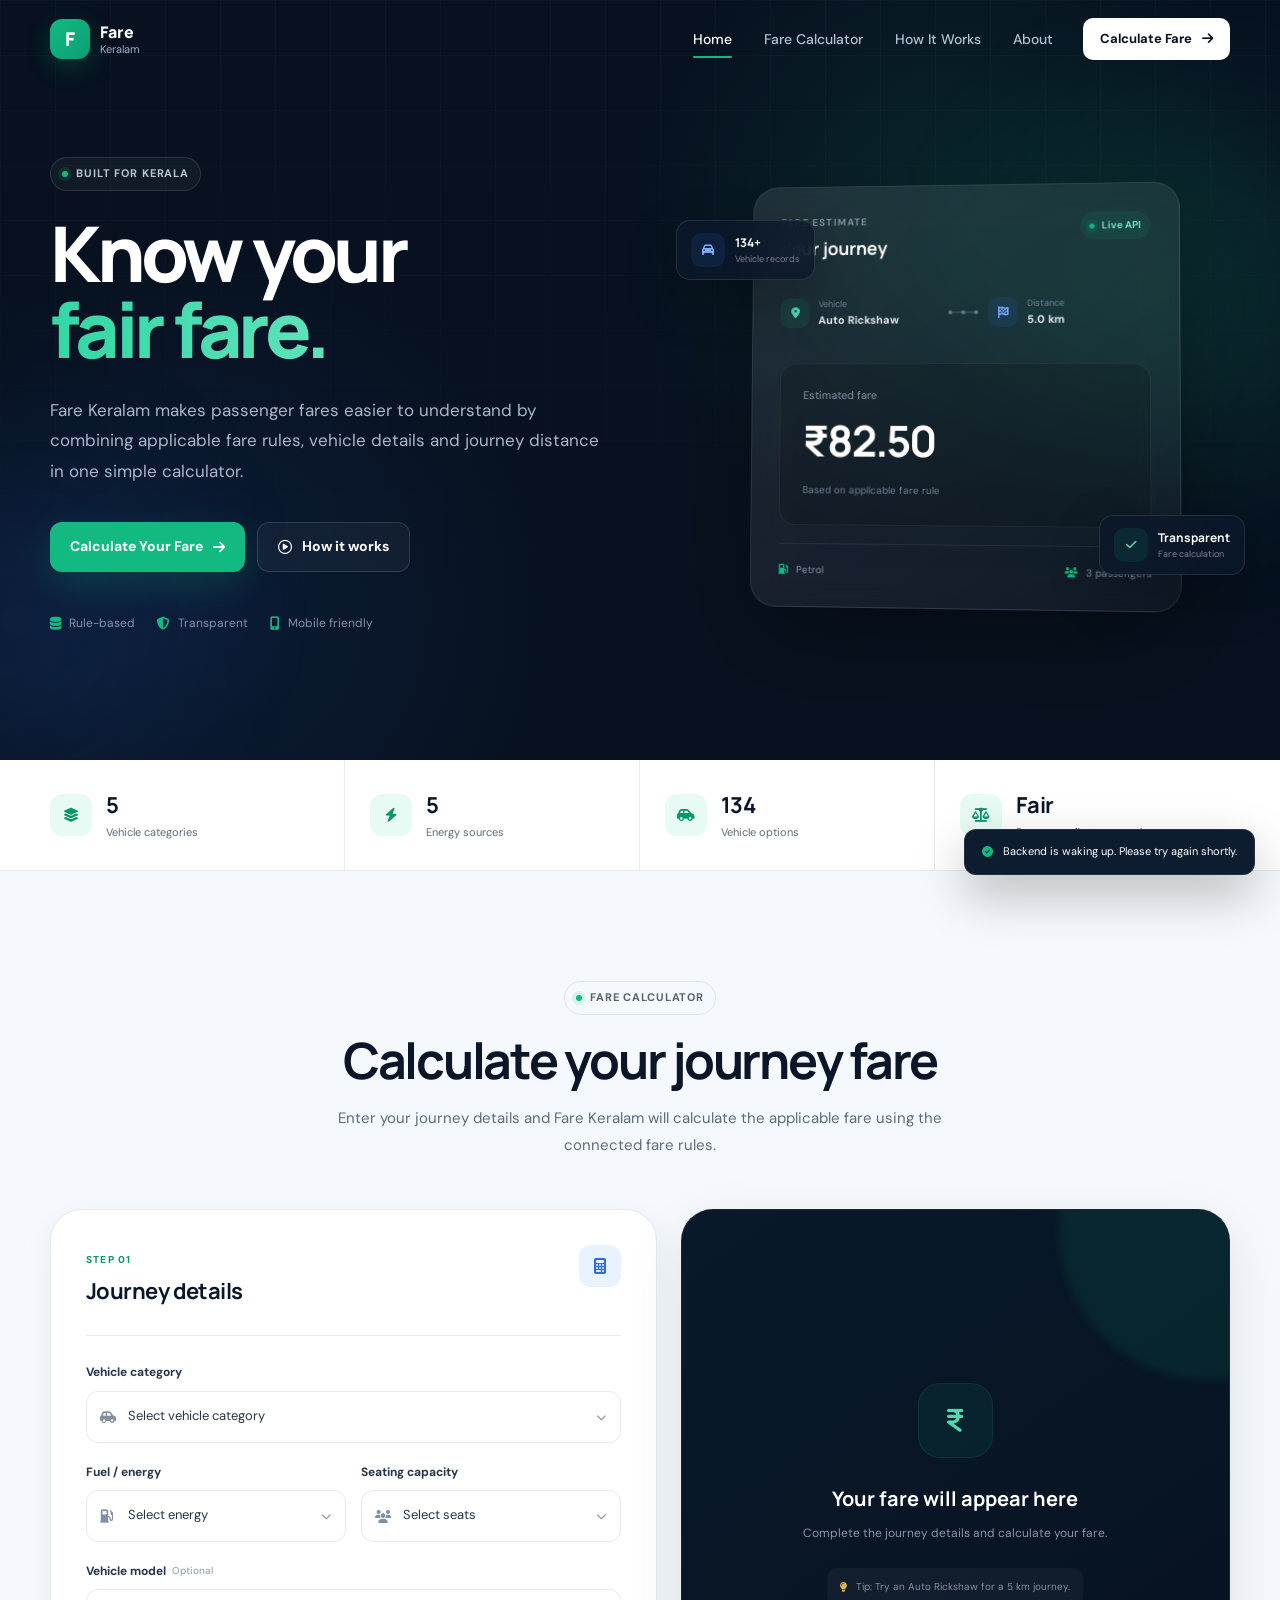
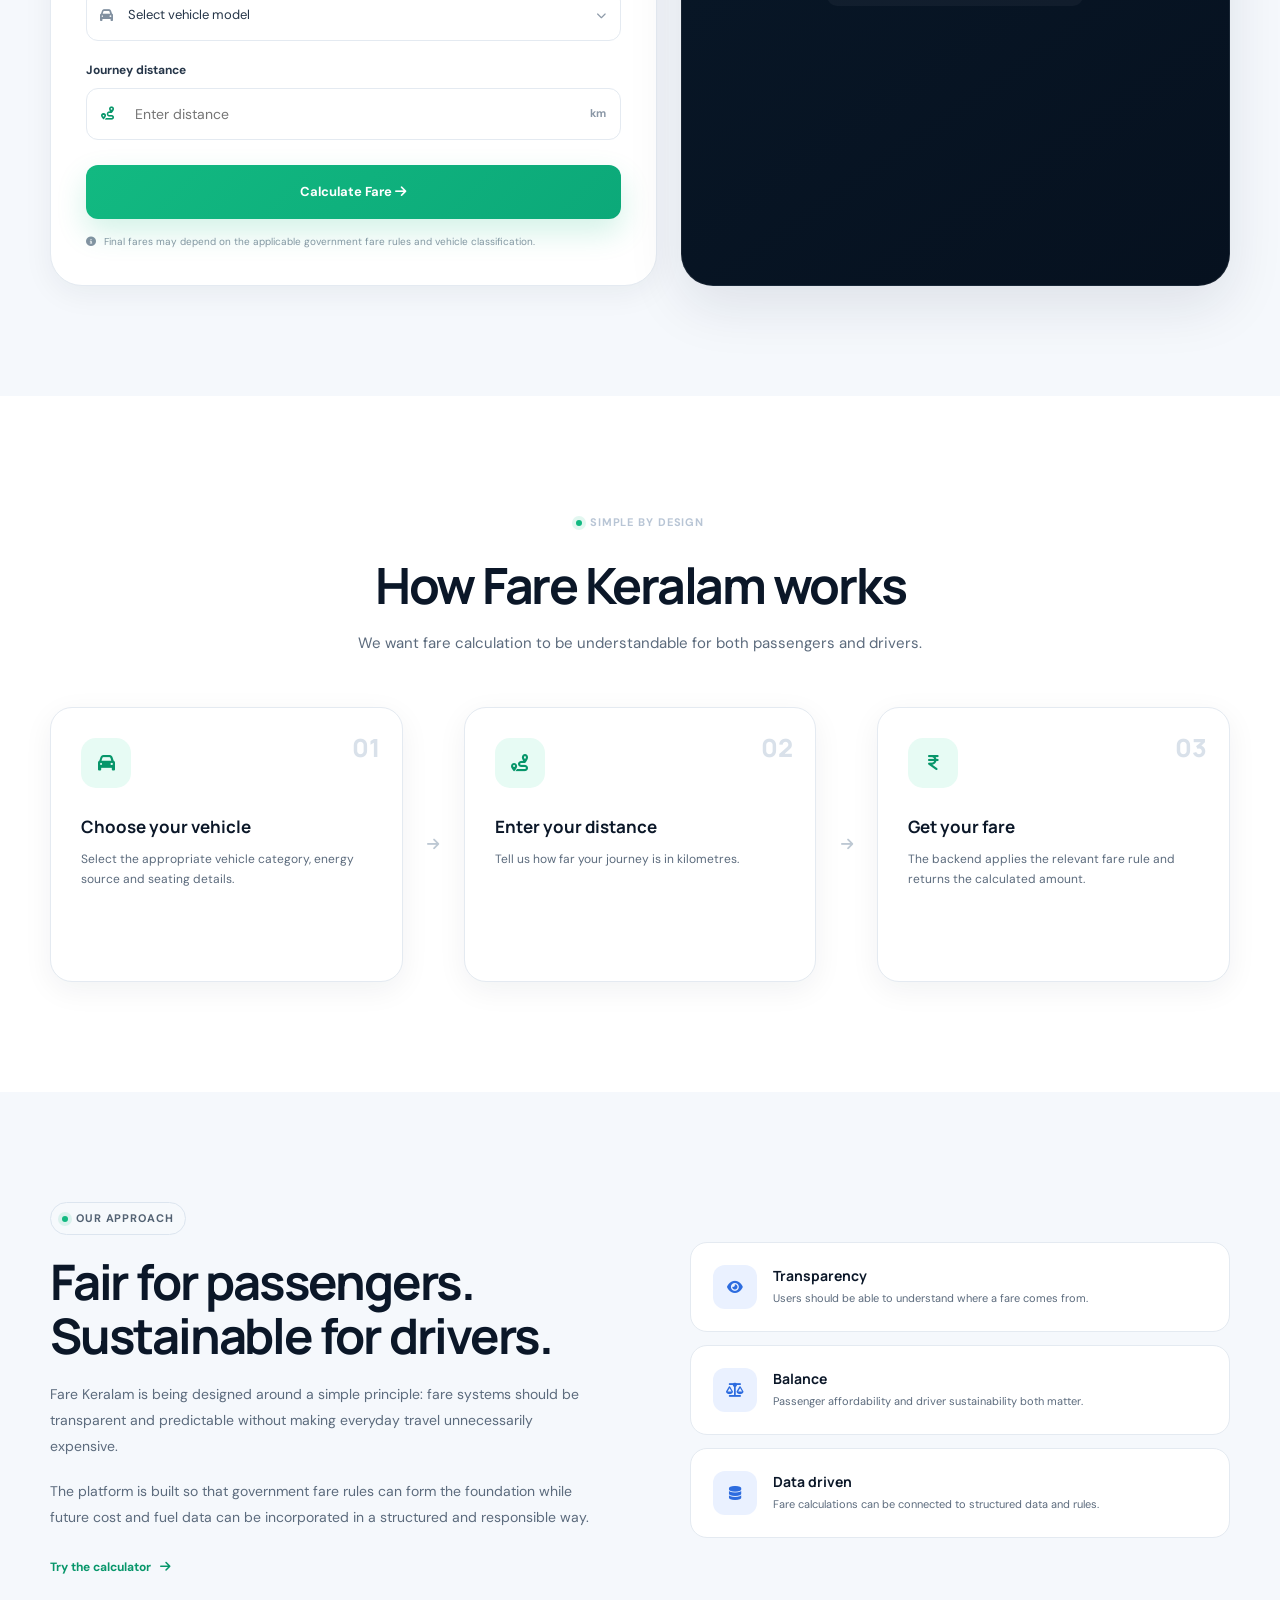
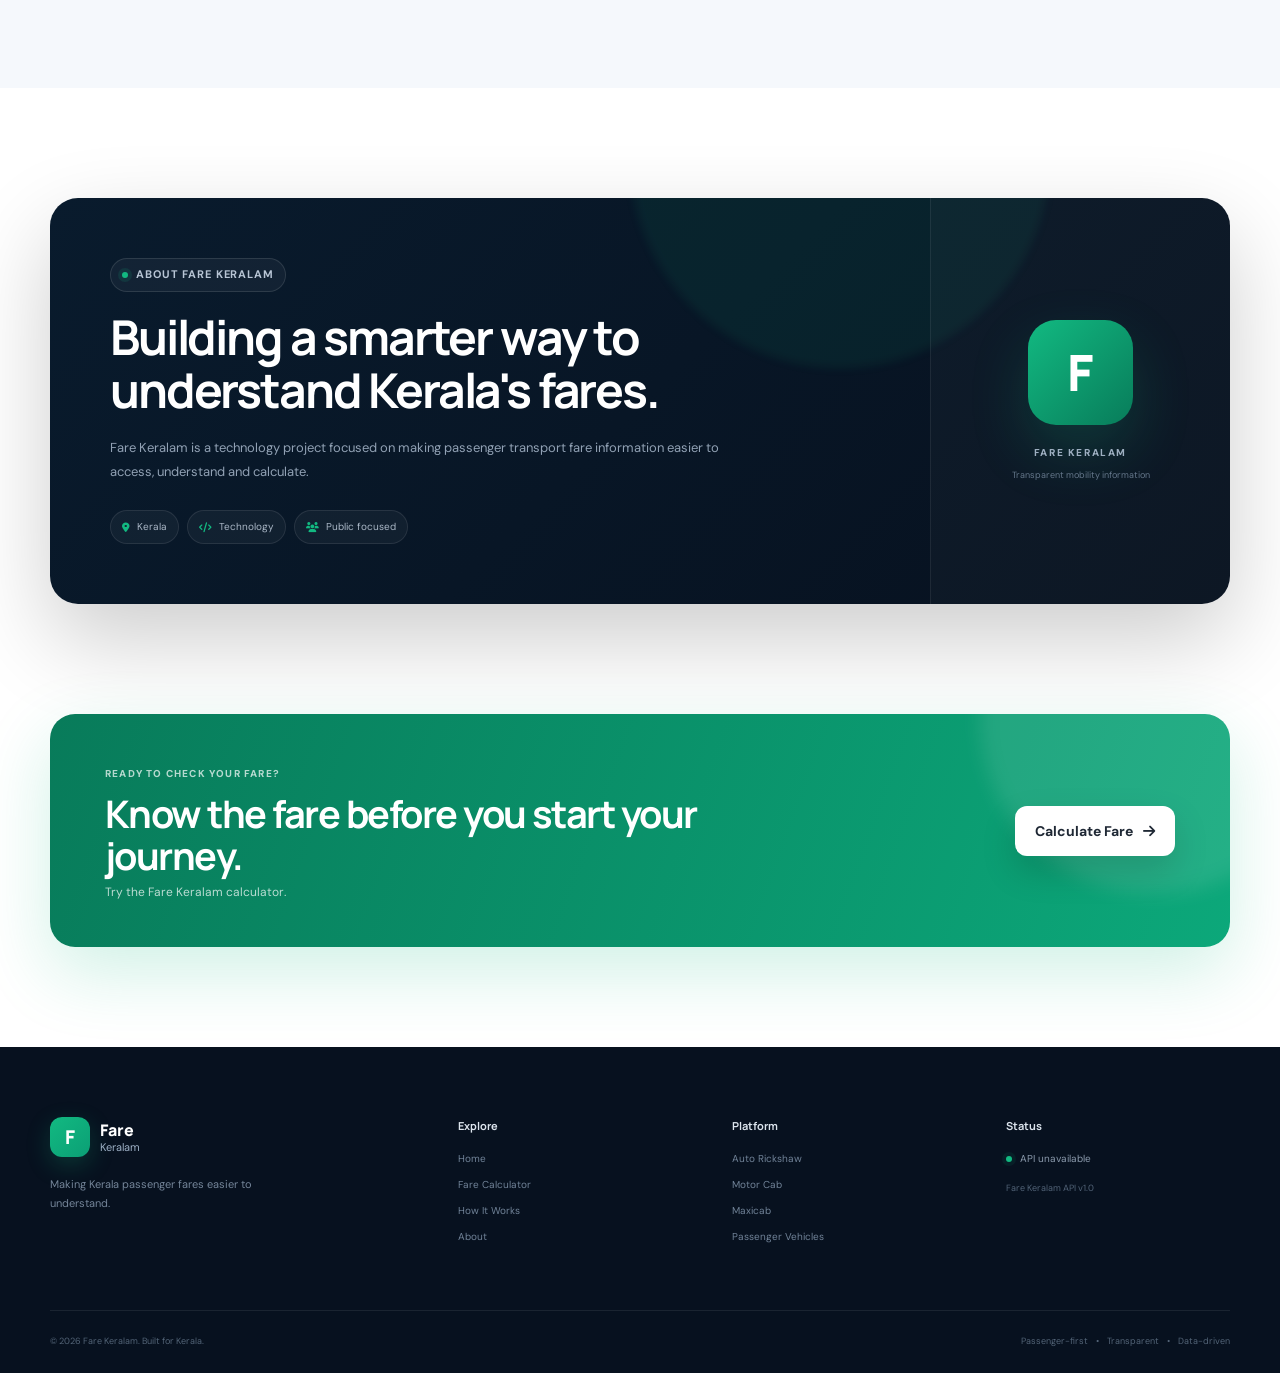
==== commit ad26bc94: "hh" ====
--- a/index.html
+++ b/index.html
@@ -1,2873 +1,1414 @@
 <!DOCTYPE html>
 <html lang="en">
-
 <head>
-
     <meta charset="UTF-8">
 
-    <meta name="viewport"
-          content="width=device-width, initial-scale=1.0">
-
-    <meta name="description"
-          content="Fare Keralam — a transparent, data-driven and slab-based transport fare platform for Kerala.">
-
-    <meta name="theme-color"
-          content="#07111f">
-
-    <title>Fare Keralam | Smart Transport Fare System</title>
-
+    <meta
+        name="viewport"
+        content="width=device-width, initial-scale=1.0"
+    >
+
+    <meta
+        name="description"
+        content="Fare Keralam - Smart, transparent and fair passenger fare calculation for Kerala."
+    >
+
+    <meta name="theme-color" content="#07111f">
+
+    <title>Fare Keralam | Fair Fares for Kerala</title>
+
+    <!-- Google Fonts -->
+    <link rel="preconnect" href="https://fonts.googleapis.com">
+    <link rel="preconnect" href="https://fonts.gstatic.com" crossorigin>
+
+    <link
+        href="https://fonts.googleapis.com/css2?family=DM+Sans:wght@400;500;600;700&family=Manrope:wght@600;700;800&display=swap"
+        rel="stylesheet"
+    >
+
+    <!-- Icons -->
+    <link
+        rel="stylesheet"
+        href="https://cdnjs.cloudflare.com/ajax/libs/font-awesome/6.5.2/css/all.min.css"
+    >
+
+    <!-- Main stylesheet -->
+    <link rel="stylesheet" href="style.css">
+</head>
+
+<body>
 
     <!-- =====================================================
-         GOOGLE FONTS
+         PAGE LOADER
     ====================================================== -->
 
-    <link rel="preconnect"
-          href="https://fonts.googleapis.com">
-
-    <link rel="preconnect"
-          href="https://fonts.gstatic.com"
-          crossorigin>
-
-    <link href="https://fonts.googleapis.com/css2?family=Inter:wght@400;500;600;700;800&family=Space+Grotesk:wght@500;600;700&display=swap"
-          rel="stylesheet">
+    <div class="page-loader" id="pageLoader">
+        <div class="loader-logo">
+            <span>F</span>
+        </div>
+
+        <div class="loader-line">
+            <div></div>
+        </div>
+
+        <p>Loading Fare Keralam</p>
+    </div>
 
 
     <!-- =====================================================
-         FONT AWESOME
+         HEADER
     ====================================================== -->
 
-    <link rel="stylesheet"
-          href="https://cdnjs.cloudflare.com/ajax/libs/font-awesome/6.5.2/css/all.min.css">
+    <header class="site-header" id="siteHeader">
+
+        <div class="container nav-container">
+
+            <a href="#home" class="brand">
+
+                <div class="brand-mark">
+                    <span>F</span>
+                </div>
+
+                <div class="brand-text">
+                    <strong>Fare</strong>
+                    <span>Keralam</span>
+                </div>
+
+            </a>
+
+
+            <nav class="main-nav" id="mainNav">
+
+                <a href="#home" class="nav-link active">
+                    Home
+                </a>
+
+                <a href="#calculator" class="nav-link">
+                    Fare Calculator
+                </a>
+
+                <a href="#how-it-works" class="nav-link">
+                    How It Works
+                </a>
+
+                <a href="#about" class="nav-link">
+                    About
+                </a>
+
+            </nav>
+
+
+            <div class="nav-actions">
+
+                <a
+                    href="#calculator"
+                    class="nav-cta"
+                >
+                    Calculate Fare
+                    <i class="fa-solid fa-arrow-right"></i>
+                </a>
+
+                <button
+                    class="mobile-menu-btn"
+                    id="mobileMenuBtn"
+                    aria-label="Open navigation"
+                >
+                    <i class="fa-solid fa-bars"></i>
+                </button>
+
+            </div>
+
+        </div>
+
+    </header>
+
+
+    <main>
+
+        <!-- =================================================
+             HERO
+        ================================================== -->
+
+        <section class="hero" id="home">
+
+            <div class="hero-glow hero-glow-one"></div>
+            <div class="hero-glow hero-glow-two"></div>
+
+            <div class="container hero-grid">
+
+                <div class="hero-content">
+
+                    <div class="eyebrow">
+                        <span class="eyebrow-dot"></span>
+                        Built for Kerala
+                    </div>
+
+                    <h1>
+                        Know your
+                        <span>fair fare.</span>
+                    </h1>
+
+                    <p class="hero-description">
+                        Fare Keralam makes passenger fares easier to
+                        understand by combining applicable fare rules,
+                        vehicle details and journey distance in one
+                        simple calculator.
+                    </p>
+
+                    <div class="hero-actions">
+
+                        <a
+                            href="#calculator"
+                            class="btn btn-primary"
+                        >
+                            Calculate Your Fare
+                            <i class="fa-solid fa-arrow-right"></i>
+                        </a>
+
+                        <a
+                            href="#how-it-works"
+                            class="btn btn-secondary"
+                        >
+                            <i class="fa-regular fa-circle-play"></i>
+                            How it works
+                        </a>
+
+                    </div>
+
+
+                    <div class="hero-trust">
+
+                        <div class="trust-item">
+                            <i class="fa-solid fa-database"></i>
+                            <span>Rule-based</span>
+                        </div>
+
+                        <div class="trust-item">
+                            <i class="fa-solid fa-shield-halved"></i>
+                            <span>Transparent</span>
+                        </div>
+
+                        <div class="trust-item">
+                            <i class="fa-solid fa-mobile-screen-button"></i>
+                            <span>Mobile friendly</span>
+                        </div>
+
+                    </div>
+
+                </div>
+
+
+                <!-- HERO CARD -->
+
+                <div class="hero-visual">
+
+                    <div class="hero-card">
+
+                        <div class="hero-card-top">
+
+                            <div>
+                                <span class="small-label">
+                                    FARE ESTIMATE
+                                </span>
+
+                                <h3>
+                                    Your journey
+                                </h3>
+                            </div>
+
+                            <div class="status-pill">
+                                <span></span>
+                                Live API
+                            </div>
+
+                        </div>
+
+
+                        <div class="mini-route">
+
+                            <div class="route-point">
+                                <span class="route-icon">
+                                    <i class="fa-solid fa-location-dot"></i>
+                                </span>
+
+                                <div>
+                                    <small>Vehicle</small>
+                                    <strong>Auto Rickshaw</strong>
+                                </div>
+                            </div>
+
+
+                            <div class="route-line">
+                                <span></span>
+                                <span></span>
+                                <span></span>
+                            </div>
+
+
+                            <div class="route-point">
+                                <span class="route-icon destination">
+                                    <i class="fa-solid fa-flag-checkered"></i>
+                                </span>
+
+                                <div>
+                                    <small>Distance</small>
+                                    <strong>5.0 km</strong>
+                                </div>
+                            </div>
+
+                        </div>
+
+
+                        <div class="hero-price">
+
+                            <span>Estimated fare</span>
+
+                            <strong>
+                                ₹82.50
+                            </strong>
+
+                            <small>
+                                Based on applicable fare rule
+                            </small>
+
+                        </div>
+
+
+                        <div class="hero-card-footer">
+
+                            <span>
+                                <i class="fa-solid fa-gas-pump"></i>
+                                Petrol
+                            </span>
+
+                            <span>
+                                <i class="fa-solid fa-users"></i>
+                                3 passengers
+                            </span>
+
+                        </div>
+
+                    </div>
+
+
+                    <div class="floating-stat stat-one">
+
+                        <div class="stat-icon">
+                            <i class="fa-solid fa-car"></i>
+                        </div>
+
+                        <div>
+                            <strong id="vehicleCount">
+                                134+
+                            </strong>
+
+                            <span>
+                                Vehicle records
+                            </span>
+                        </div>
+
+                    </div>
+
+
+                    <div class="floating-stat stat-two">
+
+                        <div class="stat-icon green">
+                            <i class="fa-solid fa-check"></i>
+                        </div>
+
+                        <div>
+                            <strong>
+                                Transparent
+                            </strong>
+
+                            <span>
+                                Fare calculation
+                            </span>
+                        </div>
+
+                    </div>
+
+                </div>
+
+            </div>
+
+
+            <div class="hero-bottom-fade"></div>
+
+        </section>
+
+
+        <!-- =================================================
+             QUICK STATS
+        ================================================== -->
+
+        <section class="stats-section">
+
+            <div class="container stats-grid">
+
+                <div class="stat-box">
+
+                    <div class="stat-box-icon">
+                        <i class="fa-solid fa-layer-group"></i>
+                    </div>
+
+                    <div>
+                        <strong id="categoryCount">
+                            5
+                        </strong>
+
+                        <span>
+                            Vehicle categories
+                        </span>
+                    </div>
+
+                </div>
+
+
+                <div class="stat-box">
+
+                    <div class="stat-box-icon">
+                        <i class="fa-solid fa-bolt"></i>
+                    </div>
+
+                    <div>
+                        <strong id="energyCount">
+                            5
+                        </strong>
+
+                        <span>
+                            Energy sources
+                        </span>
+                    </div>
+
+                </div>
+
+
+                <div class="stat-box">
+
+                    <div class="stat-box-icon">
+                        <i class="fa-solid fa-car-side"></i>
+                    </div>
+
+                    <div>
+                        <strong id="vehicleCountStat">
+                            134
+                        </strong>
+
+                        <span>
+                            Vehicle options
+                        </span>
+                    </div>
+
+                </div>
+
+
+                <div class="stat-box">
+
+                    <div class="stat-box-icon">
+                        <i class="fa-solid fa-scale-balanced"></i>
+                    </div>
+
+                    <div>
+                        <strong>
+                            Fair
+                        </strong>
+
+                        <span>
+                            Passenger-first approach
+                        </span>
+                    </div>
+
+                </div>
+
+            </div>
+
+        </section>
+
+
+        <!-- =================================================
+             CALCULATOR
+        ================================================== -->
+
+        <section
+            class="calculator-section section"
+            id="calculator"
+        >
+
+            <div class="container">
+
+                <div class="section-heading centered">
+
+                    <div class="eyebrow dark">
+                        <span class="eyebrow-dot"></span>
+                        Fare Calculator
+                    </div>
+
+                    <h2>
+                        Calculate your journey fare
+                    </h2>
+
+                    <p>
+                        Enter your journey details and Fare Keralam
+                        will calculate the applicable fare using the
+                        connected fare rules.
+                    </p>
+
+                </div>
+
+
+                <div class="calculator-layout">
+
+                    <!-- FORM -->
+
+                    <div class="calculator-card">
+
+                        <div class="card-heading">
+
+                            <div>
+                                <span class="step-label">
+                                    STEP 01
+                                </span>
+
+                                <h3>
+                                    Journey details
+                                </h3>
+                            </div>
+
+                            <div class="calculator-icon">
+                                <i class="fa-solid fa-calculator"></i>
+                            </div>
+
+                        </div>
+
+
+                        <form id="fareForm">
+
+
+                            <!-- CATEGORY -->
+
+                            <div class="form-group">
+
+                                <label for="category">
+                                    Vehicle category
+                                </label>
+
+                                <div class="select-wrapper">
+
+                                    <i class="fa-solid fa-car-side select-icon"></i>
+
+                                    <select
+                                        id="category"
+                                        name="category"
+                                        required
+                                    >
+                                        <option value="">
+                                            Select vehicle category
+                                        </option>
+                                    </select>
+
+                                    <i class="fa-solid fa-chevron-down select-arrow"></i>
+
+                                </div>
+
+                            </div>
+
+
+                            <div class="form-row">
+
+                                <!-- ENERGY -->
+
+                                <div class="form-group">
+
+                                    <label for="energy">
+                                        Fuel / energy
+                                    </label>
+
+                                    <div class="select-wrapper">
+
+                                        <i class="fa-solid fa-gas-pump select-icon"></i>
+
+                                        <select
+                                            id="energy"
+                                            name="energy"
+                                            required
+                                        >
+                                            <option value="">
+                                                Select energy
+                                            </option>
+                                        </select>
+
+                                        <i class="fa-solid fa-chevron-down select-arrow"></i>
+
+                                    </div>
+
+                                </div>
+
+
+                                <!-- SEATING -->
+
+                                <div
+                                    class="form-group"
+                                    id="seatingGroup"
+                                >
+
+                                    <label for="seating">
+                                        Seating capacity
+                                    </label>
+
+                                    <div class="select-wrapper">
+
+                                        <i class="fa-solid fa-users select-icon"></i>
+
+                                        <select
+                                            id="seating"
+                                            name="seating"
+                                        >
+                                            <option value="">
+                                                Select seats
+                                            </option>
+                                        </select>
+
+                                        <i class="fa-solid fa-chevron-down select-arrow"></i>
+
+                                    </div>
+
+                                </div>
+
+                            </div>
+
+
+                            <!-- VEHICLE -->
+
+                            <div
+                                class="form-group"
+                                id="vehicleGroup"
+                            >
+
+                                <label for="vehicle">
+                                    Vehicle model
+                                    <span class="optional">
+                                        Optional
+                                    </span>
+                                </label>
+
+                                <div class="select-wrapper">
+
+                                    <i class="fa-solid fa-car select-icon"></i>
+
+                                    <select
+                                        id="vehicle"
+                                        name="vehicle"
+                                    >
+                                        <option value="">
+                                            Select vehicle model
+                                        </option>
+                                    </select>
+
+                                    <i class="fa-solid fa-chevron-down select-arrow"></i>
+
+                                </div>
+
+                            </div>
+
+
+                            <!-- DISTANCE -->
+
+                            <div class="form-group">
+
+                                <label for="distance">
+                                    Journey distance
+                                </label>
+
+                                <div class="distance-input">
+
+                                    <div class="distance-icon">
+                                        <i class="fa-solid fa-route"></i>
+                                    </div>
+
+                                    <input
+                                        type="number"
+                                        id="distance"
+                                        name="distance"
+                                        min="0.1"
+                                        step="0.1"
+                                        placeholder="Enter distance"
+                                        required
+                                    >
+
+                                    <span>
+                                        km
+                                    </span>
+
+                                </div>
+
+                            </div>
+
+
+                            <button
+                                type="submit"
+                                class="calculate-btn"
+                                id="calculateBtn"
+                            >
+
+                                <span class="button-text">
+                                    Calculate Fare
+                                </span>
+
+                                <span class="button-loader">
+                                    <i class="fa-solid fa-spinner fa-spin"></i>
+                                    Calculating...
+                                </span>
+
+                                <i class="fa-solid fa-arrow-right button-arrow"></i>
+
+                            </button>
+
+
+                            <div class="form-note">
+
+                                <i class="fa-solid fa-circle-info"></i>
+
+                                <span>
+                                    Final fares may depend on the applicable
+                                    government fare rules and vehicle
+                                    classification.
+                                </span>
+
+                            </div>
+
+                        </form>
+
+                    </div>
+
+
+                    <!-- RESULT -->
+
+                    <div
+                        class="result-card"
+                        id="resultCard"
+                    >
+
+                        <div class="result-empty" id="resultEmpty">
+
+                            <div class="result-empty-icon">
+                                <i class="fa-solid fa-indian-rupee-sign"></i>
+                            </div>
+
+                            <h3>
+                                Your fare will appear here
+                            </h3>
+
+                            <p>
+                                Complete the journey details and
+                                calculate your fare.
+                            </p>
+
+                            <div class="result-tip">
+                                <i class="fa-solid fa-lightbulb"></i>
+                                <span>
+                                    Tip: Try an Auto Rickshaw for
+                                    a 5 km journey.
+                                </span>
+                            </div>
+
+                        </div>
+
+
+                        <div
+                            class="result-success"
+                            id="resultSuccess"
+                        >
+
+                            <div class="result-header">
+
+                                <div>
+                                    <span class="result-label">
+                                        ESTIMATED FARE
+                                    </span>
+
+                                    <h3>
+                                        Your journey
+                                    </h3>
+                                </div>
+
+                                <div class="success-check">
+                                    <i class="fa-solid fa-check"></i>
+                                </div>
+
+                            </div>
+
+
+                            <div class="fare-display">
+
+                                <span>
+                                    ₹
+                                </span>
+
+                                <strong id="fareAmount">
+                                    0.00
+                                </strong>
+
+                            </div>
+
+
+                            <div class="result-status">
+
+                                <span class="online-dot"></span>
+
+                                <span id="calculationMethod">
+                                    Database fare rule
+                                </span>
+
+                            </div>
+
+
+                            <div class="result-details">
+
+                                <div class="detail-row">
+
+                                    <span>
+                                        <i class="fa-solid fa-car-side"></i>
+                                        Category
+                                    </span>
+
+                                    <strong id="resultCategory">
+                                        —
+                                    </strong>
+
+                                </div>
+
+
+                                <div class="detail-row">
+
+                                    <span>
+                                        <i class="fa-solid fa-gas-pump"></i>
+                                        Energy
+                                    </span>
+
+                                    <strong id="resultEnergy">
+                                        —
+                                    </strong>
+
+                                </div>
+
+
+                                <div class="detail-row">
+
+                                    <span>
+                                        <i class="fa-solid fa-route"></i>
+                                        Distance
+                                    </span>
+
+                                    <strong>
+                                        <span id="resultDistance">
+                                            —
+                                        </span>
+                                        km
+                                    </strong>
+
+                                </div>
+
+
+                                <div class="detail-row">
+
+                                    <span>
+                                        <i class="fa-solid fa-users"></i>
+                                        Seating
+                                    </span>
+
+                                    <strong id="resultSeats">
+                                        —
+                                    </strong>
+
+                                </div>
+
+                            </div>
+
+
+                            <div class="fare-rule-note">
+
+                                <i class="fa-solid fa-shield-halved"></i>
+
+                                <div>
+
+                                    <strong>
+                                        Transparent calculation
+                                    </strong>
+
+                                    <p id="fareRuleNote">
+                                        Calculated using the applicable
+                                        fare rule available in the system.
+                                    </p>
+
+                                </div>
+
+                            </div>
+
+
+                            <button
+                                class="reset-btn"
+                                id="resetBtn"
+                                type="button"
+                            >
+                                <i class="fa-solid fa-rotate-left"></i>
+                                Calculate another journey
+                            </button>
+
+                        </div>
+
+
+                        <div
+                            class="result-error"
+                            id="resultError"
+                        >
+
+                            <div class="error-icon">
+                                <i class="fa-solid fa-triangle-exclamation"></i>
+                            </div>
+
+                            <h3>
+                                We couldn't calculate the fare
+                            </h3>
+
+                            <p id="errorMessage">
+                                Something went wrong. Please try again.
+                            </p>
+
+                            <button
+                                class="retry-btn"
+                                id="retryBtn"
+                                type="button"
+                            >
+                                Try again
+                            </button>
+
+                        </div>
+
+                    </div>
+
+                </div>
+
+            </div>
+
+        </section>
+
+
+        <!-- =================================================
+             HOW IT WORKS
+        ================================================== -->
+
+        <section
+            class="how-section section"
+            id="how-it-works"
+        >
+
+            <div class="container">
+
+                <div class="section-heading centered">
+
+                    <div class="eyebrow">
+                        <span class="eyebrow-dot"></span>
+                        Simple by design
+                    </div>
+
+                    <h2>
+                        How Fare Keralam works
+                    </h2>
+
+                    <p>
+                        We want fare calculation to be understandable
+                        for both passengers and drivers.
+                    </p>
+
+                </div>
+
+
+                <div class="process-grid">
+
+                    <div class="process-card">
+
+                        <div class="process-number">
+                            01
+                        </div>
+
+                        <div class="process-icon">
+                            <i class="fa-solid fa-car"></i>
+                        </div>
+
+                        <h3>
+                            Choose your vehicle
+                        </h3>
+
+                        <p>
+                            Select the appropriate vehicle category,
+                            energy source and seating details.
+                        </p>
+
+                    </div>
+
+
+                    <div class="process-connector">
+                        <i class="fa-solid fa-arrow-right"></i>
+                    </div>
+
+
+                    <div class="process-card">
+
+                        <div class="process-number">
+                            02
+                        </div>
+
+                        <div class="process-icon">
+                            <i class="fa-solid fa-route"></i>
+                        </div>
+
+                        <h3>
+                            Enter your distance
+                        </h3>
+
+                        <p>
+                            Tell us how far your journey is in
+                            kilometres.
+                        </p>
+
+                    </div>
+
+
+                    <div class="process-connector">
+                        <i class="fa-solid fa-arrow-right"></i>
+                    </div>
+
+
+                    <div class="process-card">
+
+                        <div class="process-number">
+                            03
+                        </div>
+
+                        <div class="process-icon">
+                            <i class="fa-solid fa-indian-rupee-sign"></i>
+                        </div>
+
+                        <h3>
+                            Get your fare
+                        </h3>
+
+                        <p>
+                            The backend applies the relevant fare rule
+                            and returns the calculated amount.
+                        </p>
+
+                    </div>
+
+                </div>
+
+            </div>
+
+        </section>
+
+
+        <!-- =================================================
+             PRINCIPLES
+        ================================================== -->
+
+        <section class="principles-section section">
+
+            <div class="container">
+
+                <div class="principles-grid">
+
+                    <div class="principles-content">
+
+                        <div class="eyebrow dark">
+                            <span class="eyebrow-dot"></span>
+                            Our approach
+                        </div>
+
+                        <h2>
+                            Fair for passengers.
+                            Sustainable for drivers.
+                        </h2>
+
+                        <p>
+                            Fare Keralam is being designed around a
+                            simple principle: fare systems should be
+                            transparent and predictable without making
+                            everyday travel unnecessarily expensive.
+                        </p>
+
+                        <p>
+                            The platform is built so that government
+                            fare rules can form the foundation while
+                            future cost and fuel data can be incorporated
+                            in a structured and responsible way.
+                        </p>
+
+                        <a
+                            href="#calculator"
+                            class="text-link"
+                        >
+                            Try the calculator
+                            <i class="fa-solid fa-arrow-right"></i>
+                        </a>
+
+                    </div>
+
+
+                    <div class="principles-cards">
+
+                        <div class="principle-card">
+
+                            <div class="principle-icon">
+                                <i class="fa-solid fa-eye"></i>
+                            </div>
+
+                            <div>
+                                <h3>
+                                    Transparency
+                                </h3>
+
+                                <p>
+                                    Users should be able to understand
+                                    where a fare comes from.
+                                </p>
+                            </div>
+
+                        </div>
+
+
+                        <div class="principle-card">
+
+                            <div class="principle-icon">
+                                <i class="fa-solid fa-scale-balanced"></i>
+                            </div>
+
+                            <div>
+                                <h3>
+                                    Balance
+                                </h3>
+
+                                <p>
+                                    Passenger affordability and driver
+                                    sustainability both matter.
+                                </p>
+                            </div>
+
+                        </div>
+
+
+                        <div class="principle-card">
+
+                            <div class="principle-icon">
+                                <i class="fa-solid fa-database"></i>
+                            </div>
+
+                            <div>
+                                <h3>
+                                    Data driven
+                                </h3>
+
+                                <p>
+                                    Fare calculations can be connected
+                                    to structured data and rules.
+                                </p>
+                            </div>
+
+                        </div>
+
+                    </div>
+
+                </div>
+
+            </div>
+
+        </section>
+
+
+        <!-- =================================================
+             ABOUT
+        ================================================== -->
+
+        <section
+            class="about-section section"
+            id="about"
+        >
+
+            <div class="container">
+
+                <div class="about-card">
+
+                    <div class="about-decoration"></div>
+
+                    <div class="about-content">
+
+                        <div class="eyebrow">
+                            <span class="eyebrow-dot"></span>
+                            About Fare Keralam
+                        </div>
+
+                        <h2>
+                            Building a smarter way to
+                            understand Kerala's fares.
+                        </h2>
+
+                        <p>
+                            Fare Keralam is a technology project focused
+                            on making passenger transport fare information
+                            easier to access, understand and calculate.
+                        </p>
+
+                        <div class="about-tags">
+
+                            <span>
+                                <i class="fa-solid fa-location-dot"></i>
+                                Kerala
+                            </span>
+
+                            <span>
+                                <i class="fa-solid fa-code"></i>
+                                Technology
+                            </span>
+
+                            <span>
+                                <i class="fa-solid fa-users"></i>
+                                Public focused
+                            </span>
+
+                        </div>
+
+                    </div>
+
+
+                    <div class="about-side">
+
+                        <div class="about-logo-large">
+                            F
+                        </div>
+
+                        <span>
+                            FARE KERALAM
+                        </span>
+
+                        <small>
+                            Transparent mobility information
+                        </small>
+
+                    </div>
+
+                </div>
+
+            </div>
+
+        </section>
+
+
+        <!-- =================================================
+             CTA
+        ================================================== -->
+
+        <section class="cta-section">
+
+            <div class="container">
+
+                <div class="cta-card">
+
+                    <div class="cta-glow"></div>
+
+                    <div class="cta-content">
+
+                        <span class="cta-label">
+                            Ready to check your fare?
+                        </span>
+
+                        <h2>
+                            Know the fare before
+                            you start your journey.
+                        </h2>
+
+                        <p>
+                            Try the Fare Keralam calculator.
+                        </p>
+
+                    </div>
+
+                    <a
+                        href="#calculator"
+                        class="btn btn-light"
+                    >
+                        Calculate Fare
+                        <i class="fa-solid fa-arrow-right"></i>
+                    </a>
+
+                </div>
+
+            </div>
+
+        </section>
+
+    </main>
 
 
     <!-- =====================================================
-         MAIN CSS
+         FOOTER
     ====================================================== -->
 
-    <link rel="stylesheet"
-          href="style.css">
-
-</head>
-
-
-<body>
-
-
-<!-- =====================================================
-     PRELOADER
-====================================================== -->
-
-<div id="preloader">
-
-    <div class="loader">
-
-        <span></span>
-        <span></span>
-        <span></span>
-
+    <footer class="site-footer">
+
+        <div class="container">
+
+            <div class="footer-grid">
+
+                <div class="footer-brand">
+
+                    <a href="#home" class="brand">
+
+                        <div class="brand-mark">
+                            <span>F</span>
+                        </div>
+
+                        <div class="brand-text">
+                            <strong>Fare</strong>
+                            <span>Keralam</span>
+                        </div>
+
+                    </a>
+
+                    <p>
+                        Making Kerala passenger fares easier
+                        to understand.
+                    </p>
+
+                </div>
+
+
+                <div class="footer-column">
+
+                    <h4>
+                        Explore
+                    </h4>
+
+                    <a href="#home">
+                        Home
+                    </a>
+
+                    <a href="#calculator">
+                        Fare Calculator
+                    </a>
+
+                    <a href="#how-it-works">
+                        How It Works
+                    </a>
+
+                    <a href="#about">
+                        About
+                    </a>
+
+                </div>
+
+
+                <div class="footer-column">
+
+                    <h4>
+                        Platform
+                    </h4>
+
+                    <a href="#calculator">
+                        Auto Rickshaw
+                    </a>
+
+                    <a href="#calculator">
+                        Motor Cab
+                    </a>
+
+                    <a href="#calculator">
+                        Maxicab
+                    </a>
+
+                    <a href="#calculator">
+                        Passenger Vehicles
+                    </a>
+
+                </div>
+
+
+                <div class="footer-column">
+
+                    <h4>
+                        Status
+                    </h4>
+
+                    <div class="footer-status">
+
+                        <span class="status-dot"></span>
+
+                        <span id="footerStatus">
+                            Checking API...
+                        </span>
+
+                    </div>
+
+                    <p class="footer-version">
+                        Fare Keralam API v1.0
+                    </p>
+
+                </div>
+
+            </div>
+
+
+            <div class="footer-bottom">
+
+                <p>
+                    © <span id="currentYear"></span>
+                    Fare Keralam. Built for Kerala.
+                </p>
+
+                <div class="footer-bottom-right">
+
+                    <span>
+                        Passenger-first
+                    </span>
+
+                    <span>
+                        •
+                    </span>
+
+                    <span>
+                        Transparent
+                    </span>
+
+                    <span>
+                        •
+                    </span>
+
+                    <span>
+                        Data-driven
+                    </span>
+
+                </div>
+
+            </div>
+
+        </div>
+
+    </footer>
+
+
+    <!-- Toast -->
+    <div
+        class="toast"
+        id="toast"
+    >
+        <i class="fa-solid fa-circle-check"></i>
+        <span id="toastMessage">
+            Done
+        </span>
     </div>
 
-    <p>
-        Loading Fare Keralam...
-    </p>
-
-</div>
-
-
-
-<!-- =====================================================
-     NAVIGATION
-====================================================== -->
-
-<header class="navbar"
-        id="navbar">
-
-    <div class="container nav-container">
-
-
-        <!-- LOGO -->
-
-        <a href="#home"
-           class="logo">
-
-            <span class="logo-icon">
-
-                <i class="fa-solid fa-route"></i>
-
-            </span>
-
-            <span class="logo-text">
-
-                Fare
-                <span>Keralam</span>
-
-            </span>
-
-        </a>
-
-
-
-        <!-- NAVIGATION -->
-
-        <nav class="nav-menu"
-             id="navMenu">
-
-            <a href="#home">
-                Home
-            </a>
-
-            <a href="#calculator">
-                Calculator
-            </a>
-
-            <a href="#costs">
-                Cost Index
-            </a>
-
-            <a href="#analysis">
-                Analysis
-            </a>
-
-            <a href="#forecast">
-                AI Forecast
-            </a>
-
-            <a href="#how-it-works">
-                How It Works
-            </a>
-
-            <a href="#sources">
-                Data Sources
-            </a>
-
-        </nav>
-
-
-
-        <!-- CTA -->
-
-        <a href="#calculator"
-           class="nav-button">
-
-            Calculate Fare
-
-        </a>
-
-
-
-        <!-- MOBILE MENU -->
-
-        <button class="menu-toggle"
-                id="menuToggle"
-                aria-label="Open navigation menu">
-
-            <i class="fa-solid fa-bars"></i>
-
-        </button>
-
-    </div>
-
-</header>
-
-
-
-<!-- =====================================================
-     MAIN
-====================================================== -->
-
-<main>
-
-
-
-<!-- =====================================================
-     HERO
-====================================================== -->
-
-<section class="hero section"
-         id="home">
-
-    <div class="hero-background"></div>
-
-
-    <div class="container hero-grid">
-
-
-        <!-- HERO TEXT -->
-
-        <div class="hero-content reveal">
-
-
-            <div class="eyebrow">
-
-                <span class="status-dot"></span>
-
-                KERALA'S SMART FARE PLATFORM
-
-            </div>
-
-
-
-            <h1>
-
-                Fair fares for
-
-                <span>Kerala.</span>
-
-            </h1>
-
-
-
-            <p class="hero-description">
-
-                Fare Keralam combines official tariff structures,
-                operating costs, historical data and AI forecasting
-                to create a transparent and stable transport fare
-                system for passengers and drivers.
-
-            </p>
-
-
-
-            <div class="hero-buttons">
-
-                <a href="#calculator"
-                   class="btn btn-primary">
-
-                    <i class="fa-solid fa-calculator"></i>
-
-                    Calculate Journey Fare
-
-                </a>
-
-
-                <a href="#how-it-works"
-                   class="btn btn-secondary">
-
-                    How It Works
-
-                    <i class="fa-solid fa-arrow-down"></i>
-
-                </a>
-
-            </div>
-
-
-
-            <!-- PRINCIPLES -->
-
-            <div class="hero-principles">
-
-
-                <div>
-
-                    <i class="fa-solid fa-scale-balanced"></i>
-
-                    <span>
-                        Driver + Passenger Fairness
-                    </span>
-
-                </div>
-
-
-                <div>
-
-                    <i class="fa-solid fa-chart-line"></i>
-
-                    <span>
-                        Data Driven
-                    </span>
-
-                </div>
-
-
-                <div>
-
-                    <i class="fa-solid fa-layer-group"></i>
-
-                    <span>
-                        Stable Fare Slabs
-                    </span>
-
-                </div>
-
-
-            </div>
-
-        </div>
-
-
-
-        <!-- HERO FARE CARD -->
-
-        <div class="hero-card glass-card reveal">
-
-
-            <div class="card-header">
-
-                <div>
-
-                    <span class="card-label">
-                        FARE ENGINE
-                    </span>
-
-                    <h3>
-                        Journey Estimate
-                    </h3>
-
-                </div>
-
-
-                <div class="live-badge">
-
-                    <span></span>
-
-                    LIVE
-
-                </div>
-
-            </div>
-
-
-
-            <!-- ROUTE -->
-
-            <div class="mini-route">
-
-
-                <div class="route-point">
-
-                    <span class="route-dot"></span>
-
-                    <span>
-                        Start
-                    </span>
-
-                </div>
-
-
-                <div class="route-line"></div>
-
-
-                <div class="route-point">
-
-                    <span class="route-dot destination"></span>
-
-                    <span>
-                        Destination
-                    </span>
-
-                </div>
-
-
-            </div>
-
-
-
-            <!-- FARE -->
-
-            <div class="hero-fare">
-
-                <span>
-                    Estimated Fare
-                </span>
-
-
-                <strong id="heroFare">
-                    ₹30
-                </strong>
-
-
-                <small>
-                    Current minimum fare
-                </small>
-
-            </div>
-
-
-
-            <!-- STATS -->
-
-            <div class="hero-stats">
-
-
-                <div>
-
-                    <span>
-                        Distance
-                    </span>
-
-                    <strong id="heroDistance">
-                        1.5 km
-                    </strong>
-
-                </div>
-
-
-                <div>
-
-                    <span>
-                        Vehicle
-                    </span>
-
-                    <strong id="heroVehicle">
-                        Auto
-                    </strong>
-
-                </div>
-
-
-                <div>
-
-                    <span>
-                        System
-                    </span>
-
-                    <strong class="positive">
-                        Fare Keralam
-                    </strong>
-
-                </div>
-
-
-            </div>
-
-        </div>
-
-    </div>
-
-</section>
-
-
-
-<!-- =====================================================
-     TRUST STRIP
-====================================================== -->
-
-<section class="trust-strip">
-
-    <div class="container trust-grid">
-
-
-        <div class="trust-item">
-
-            <i class="fa-solid fa-building-columns"></i>
-
-            <div>
-
-                <strong>
-                    Government Data
-                </strong>
-
-                <span>
-                    Official sources where available
-                </span>
-
-            </div>
-
-        </div>
-
-
-
-        <div class="trust-item">
-
-            <i class="fa-solid fa-chart-simple"></i>
-
-            <div>
-
-                <strong>
-                    Operating Cost Index
-                </strong>
-
-                <span>
-                    Multi-component cost model
-                </span>
-
-            </div>
-
-        </div>
-
-
-
-        <div class="trust-item">
-
-            <i class="fa-solid fa-clock-rotate-left"></i>
-
-            <div>
-
-                <strong>
-                    Historical Analysis
-                </strong>
-
-                <span>
-                    10+ years of data
-                </span>
-
-            </div>
-
-        </div>
-
-
-
-        <div class="trust-item">
-
-            <i class="fa-solid fa-robot"></i>
-
-            <div>
-
-                <strong>
-                    AI Forecasting
-                </strong>
-
-                <span>
-                    Predictive, not opaque
-                </span>
-
-            </div>
-
-        </div>
-
-    </div>
-
-</section>
-
-
-
-<!-- =====================================================
-     JOURNEY CALCULATOR
-====================================================== -->
-
-<section class="calculator-section section"
-         id="calculator">
-
-
-    <div class="container">
-
-
-        <div class="section-heading reveal">
-
-            <span class="section-tag">
-                JOURNEY CALCULATOR
-            </span>
-
-
-            <h2>
-
-                Calculate your
-
-                <span>
-                    journey fare.
-                </span>
-
-            </h2>
-
-
-            <p>
-
-                Choose your transport type, vehicle category,
-                fuel and journey distance. Fare Keralam applies
-                the appropriate minimum fare and distance slabs.
-
-            </p>
-
-        </div>
-
-
-
-        <div class="calculator-grid">
-
-
-            <!-- =================================================
-                 INPUT CARD
-            ================================================== -->
-
-            <div class="calculator-card glass-card reveal">
-
-
-                <div class="card-title">
-
-                    <div class="title-icon">
-
-                        <i class="fa-solid fa-sliders"></i>
-
-                    </div>
-
-
-                    <div>
-
-                        <h3>
-                            Journey Details
-                        </h3>
-
-                        <p>
-                            Select your vehicle and journey
-                        </p>
-
-                    </div>
-
-                </div>
-
-
-
-                <form id="fareForm">
-
-
-                    <!-- TRANSPORT TYPE -->
-
-                    <div class="form-group">
-
-                        <label for="transportType">
-                            Transport Type
-                        </label>
-
-
-                        <div class="select-wrapper">
-
-                            <select id="transportType"
-                                    name="transportType"
-                                    required>
-
-                                <option value="">
-                                    Select transport type
-                                </option>
-
-
-                                <option value="auto">
-                                    Auto-rickshaw
-                                </option>
-
-
-                                <option value="taxi">
-                                    Taxi / Cab
-                                </option>
-
-
-                                <option value="traveller">
-                                    Traveller / Passenger Van
-                                </option>
-
-
-                                <option value="route-bus">
-                                    Route / Stage Bus
-                                </option>
-
-
-                                <option value="tourist-bus">
-                                    Tourist / Contract Bus
-                                </option>
-
-                            </select>
-
-
-                            <i class="fa-solid fa-chevron-down"></i>
-
-                        </div>
-
-                    </div>
-
-
-
-                    <!-- VEHICLE CATEGORY -->
-
-                    <div class="form-group">
-
-                        <label for="vehicleCategory">
-                            Vehicle Category
-                        </label>
-
-
-                        <div class="select-wrapper">
-
-                            <select id="vehicleCategory"
-                                    name="vehicleCategory"
-                                    disabled>
-
-                                <option value="">
-                                    Select category
-                                </option>
-
-                            </select>
-
-
-                            <i class="fa-solid fa-chevron-down"></i>
-
-                        </div>
-
-                    </div>
-
-
-
-                    <!-- FUEL -->
-
-                    <div class="form-group"
-                         id="fuelGroup">
-
-                        <label for="fuelType">
-                            Fuel / Energy
-                        </label>
-
-
-                        <div class="select-wrapper">
-
-                            <select id="fuelType"
-                                    name="fuelType"
-                                    disabled>
-
-                                <option value="">
-                                    Select fuel / energy
-                                </option>
-
-
-                                <option value="petrol">
-                                    Petrol
-                                </option>
-
-
-                                <option value="diesel">
-                                    Diesel
-                                </option>
-
-
-                                <option value="cng">
-                                    CNG
-                                </option>
-
-
-                                <option value="electric">
-                                    Electric
-                                </option>
-
-
-                                <option value="hybrid">
-                                    Hybrid
-                                </option>
-
-                            </select>
-
-
-                            <i class="fa-solid fa-chevron-down"></i>
-
-                        </div>
-
-                    </div>
-
-
-
-                    <!-- VEHICLE MODEL -->
-
-                    <div class="form-group"
-                         id="modelGroup">
-
-                        <label for="vehicleModel">
-                            Vehicle / Model
-                        </label>
-
-
-                        <div class="select-wrapper">
-
-                            <select id="vehicleModel"
-                                    name="vehicleModel"
-                                    disabled>
-
-                                <option value="">
-                                    Select vehicle model
-                                </option>
-
-                            </select>
-
-
-                            <i class="fa-solid fa-chevron-down"></i>
-
-                        </div>
-
-                    </div>
-
-
-
-                    <!-- DISTANCE -->
-
-                    <div class="form-group">
-
-                        <label for="distance">
-
-                            Journey Distance
-
-                            <span class="optional">
-                                km
-                            </span>
-
-                        </label>
-
-
-                        <div class="input-with-icon">
-
-                            <i class="fa-solid fa-road"></i>
-
-
-                            <input
-                                type="number"
-                                id="distance"
-                                name="distance"
-                                min="0.1"
-                                step="0.1"
-                                placeholder="e.g. 20"
-                                required
-                            >
-
-
-                            <span>
-                                km
-                            </span>
-
-                        </div>
-
-                    </div>
-
-
-
-                    <!-- JOURNEY TYPE -->
-
-                    <div class="form-group">
-
-                        <label>
-                            Journey Type
-                        </label>
-
-
-                        <div class="segmented-control">
-
-
-                            <label>
-
-                                <input
-                                    type="radio"
-                                    name="journeyType"
-                                    value="oneway"
-                                    checked
-                                >
-
-                                <span>
-                                    One Way
-                                </span>
-
-                            </label>
-
-
-                            <label>
-
-                                <input
-                                    type="radio"
-                                    name="journeyType"
-                                    value="return"
-                                >
-
-                                <span>
-                                    Return
-                                </span>
-
-                            </label>
-
-
-                        </div>
-
-                    </div>
-
-
-
-                    <!-- WAITING -->
-
-                    <div class="form-group">
-
-                        <label for="waitingTime">
-
-                            Waiting Time
-
-                            <span class="optional">
-                                Optional
-                            </span>
-
-                        </label>
-
-
-                        <div class="input-with-icon">
-
-                            <i class="fa-regular fa-clock"></i>
-
-
-                            <input
-                                type="number"
-                                id="waitingTime"
-                                min="0"
-                                step="1"
-                                placeholder="0"
-                            >
-
-
-                            <span>
-                                min
-                            </span>
-
-                        </div>
-
-                    </div>
-
-
-
-                    <!-- CALCULATE -->
-
-                    <button
-                        type="submit"
-                        class="btn btn-primary calculate-button">
-
-                        <i class="fa-solid fa-calculator"></i>
-
-                        Calculate Fare
-
-                    </button>
-
-
-                </form>
-
-            </div>
-
-
-
-            <!-- =================================================
-                 RESULT CARD
-            ================================================== -->
-
-            <div class="fare-result-card glass-card reveal">
-
-
-                <div class="result-top">
-
-                    <div>
-
-                        <span class="card-label">
-                            FARE RESULT
-                        </span>
-
-
-                        <h3>
-                            Estimated Journey Fare
-                        </h3>
-
-                    </div>
-
-
-                    <div class="result-status"
-                         id="resultStatus">
-
-                        Ready
-
-                    </div>
-
-                </div>
-
-
-
-                <!-- MAIN PRICE -->
-
-                <div class="result-price">
-
-                    <span>
-                        Estimated end price
-                    </span>
-
-
-                    <strong id="finalFare">
-                        ₹30
-                    </strong>
-
-
-                    <small id="farePerKm">
-                        Enter journey details
-                    </small>
-
-                </div>
-
-
-
-                <!-- SLAB -->
-
-                <div class="slab-box">
-
-
-                    <div class="slab-header">
-
-                        <span>
-                            Current Fare Slab
-                        </span>
-
-
-                        <span id="slabStatus"
-                              class="slab-active">
-
-                            Minimum
-
-                        </span>
-
-                    </div>
-
-
-                    <div class="slab-progress">
-
-                        <div class="slab-progress-fill"
-                             id="slabProgress">
-                        </div>
-
-                    </div>
-
-
-                    <div class="slab-labels">
-
-                        <span id="slabStart">
-                            0 km
-                        </span>
-
-
-                        <span id="slabEnd">
-                            1.5 km
-                        </span>
-
-                    </div>
-
-                </div>
-
-
-
-                <!-- BREAKDOWN -->
-
-                <div class="fare-breakdown">
-
-
-                    <h4>
-                        Fare Breakdown
-                    </h4>
-
-
-                    <div class="breakdown-row">
-
-                        <span>
-                            Minimum fare
-                        </span>
-
-
-                        <strong id="minimumFare">
-                            ₹30
-                        </strong>
-
-                    </div>
-
-
-                    <div class="breakdown-row">
-
-                        <span>
-                            Included distance
-                        </span>
-
-
-                        <strong id="includedDistance">
-                            1.5 km
-                        </strong>
-
-                    </div>
-
-
-                    <div class="breakdown-row">
-
-                        <span>
-                            Additional distance
-                        </span>
-
-
-                        <strong id="additionalDistance">
-                            0 km
-                        </strong>
-
-                    </div>
-
-
-                    <div class="breakdown-row">
-
-                        <span>
-                            Distance charge
-                        </span>
-
-
-                        <strong id="distanceCharge">
-                            ₹0
-                        </strong>
-
-                    </div>
-
-
-                    <div class="breakdown-row">
-
-                        <span>
-                            Waiting charge
-                        </span>
-
-
-                        <strong id="waitingCharge">
-                            ₹0
-                        </strong>
-
-                    </div>
-
-
-                    <div class="breakdown-divider"></div>
-
-
-                    <div class="breakdown-total">
-
-                        <span>
-                            Estimated Fare
-                        </span>
-
-
-                        <strong id="breakdownTotal">
-                            ₹30
-                        </strong>
-
-                    </div>
-
-                </div>
-
-
-
-                <!-- DISCLAIMER -->
-
-                <div class="fare-note">
-
-                    <i class="fa-solid fa-circle-info"></i>
-
-
-                    <p>
-
-                        Official government fares remain
-                        authoritative. Fare Keralam's modelled
-                        sustainable fare is shown separately
-                        wherever applicable.
-
-                    </p>
-
-                </div>
-
-            </div>
-
-        </div>
-
-    </div>
-
-</section>
-
-
-
-<!-- =====================================================
-     OPERATING COST INDEX
-====================================================== -->
-
-<section class="cost-section section"
-         id="costs">
-
-
-    <div class="container">
-
-
-        <div class="section-heading reveal">
-
-            <span class="section-tag">
-                OPERATING COST INDEX
-            </span>
-
-
-            <h2>
-
-                Fuel isn't the whole story.
-
-                <span>
-                    Costs work together.
-                </span>
-
-            </h2>
-
-
-            <p>
-
-                Fare Keralam tracks fuel, tyres, engine oil,
-                maintenance, labour, depreciation and other
-                relevant operating costs.
-
-            </p>
-
-        </div>
-
-
-
-        <div class="cost-grid">
-
-
-            <!-- FUEL -->
-
-            <div class="cost-card glass-card reveal">
-
-                <div class="cost-icon">
-
-                    <i class="fa-solid fa-gas-pump"></i>
-
-                </div>
-
-
-                <div>
-
-                    <span>
-                        Fuel / Energy
-                    </span>
-
-
-                    <strong id="fuelCost">
-                        —
-                    </strong>
-
-
-                    <small>
-                        Current input
-                    </small>
-
-                </div>
-
-            </div>
-
-
-
-            <!-- MAINTENANCE -->
-
-            <div class="cost-card glass-card reveal">
-
-                <div class="cost-icon">
-
-                    <i class="fa-solid fa-wrench"></i>
-
-                </div>
-
-
-                <div>
-
-                    <span>
-                        Maintenance
-                    </span>
-
-
-                    <strong id="maintenanceCost">
-                        —
-                    </strong>
-
-
-                    <small>
-                        Cost index
-                    </small>
-
-                </div>
-
-            </div>
-
-
-
-            <!-- TYRES -->
-
-            <div class="cost-card glass-card reveal">
-
-                <div class="cost-icon">
-
-                    <i class="fa-solid fa-circle-dot"></i>
-
-                </div>
-
-
-                <div>
-
-                    <span>
-                        Tyres
-                    </span>
-
-
-                    <strong id="tyreCost">
-                        —
-                    </strong>
-
-
-                    <small>
-                        Market basket
-                    </small>
-
-                </div>
-
-            </div>
-
-
-
-            <!-- ENGINE OIL -->
-
-            <div class="cost-card glass-card reveal">
-
-                <div class="cost-icon">
-
-                    <i class="fa-solid fa-oil-can"></i>
-
-                </div>
-
-
-                <div>
-
-                    <span>
-                        Engine Oil
-                    </span>
-
-
-                    <strong id="oilCost">
-                        —
-                    </strong>
-
-
-                    <small>
-                        Lubricant index
-                    </small>
-
-                </div>
-
-            </div>
-
-
-
-            <!-- LABOUR -->
-
-            <div class="cost-card glass-card reveal">
-
-                <div class="cost-icon">
-
-                    <i class="fa-solid fa-user-tie"></i>
-
-                </div>
-
-
-                <div>
-
-                    <span>
-                        Labour
-                    </span>
-
-
-                    <strong id="labourCost">
-                        —
-                    </strong>
-
-
-                    <small>
-                        Driver compensation
-                    </small>
-
-                </div>
-
-            </div>
-
-
-
-            <!-- DEPRECIATION -->
-
-            <div class="cost-card glass-card reveal">
-
-                <div class="cost-icon">
-
-                    <i class="fa-solid fa-car"></i>
-
-                </div>
-
-
-                <div>
-
-                    <span>
-                        Depreciation
-                    </span>
-
-
-                    <strong id="depreciationCost">
-                        —
-                    </strong>
-
-
-                    <small>
-                        Vehicle cost
-                    </small>
-
-                </div>
-
-            </div>
-
-
-        </div>
-
-
-
-        <!-- MAIN INDEX -->
-
-        <div class="index-panel glass-card reveal">
-
-
-            <div class="index-info">
-
-                <span class="section-tag">
-                    KERALA TRANSPORT COST INDEX
-                </span>
-
-
-                <h3>
-                    Current operating-cost pressure
-                </h3>
-
-
-                <p>
-
-                    A composite measure of changes in the
-                    major costs involved in commercial
-                    transport operation.
-
-                </p>
-
-            </div>
-
-
-
-            <div class="index-value">
-
-                <strong id="costIndexValue">
-                    —
-                </strong>
-
-
-                <span>
-                    Cost Index
-                </span>
-
-
-                <div class="index-change"
-                     id="costIndexChange">
-
-                    —
-
-                </div>
-
-            </div>
-
-        </div>
-
-    </div>
-
-</section>
-
-
-
-<!-- =====================================================
-     SLAB SYSTEM
-====================================================== -->
-
-<section class="slab-section section">
-
-
-    <div class="container">
-
-
-        <div class="section-heading reveal">
-
-            <span class="section-tag">
-                STABLE FARE SLABS
-            </span>
-
-
-            <h2>
-                No daily fare fluctuations.
-            </h2>
-
-
-            <p>
-
-                Operating costs can change continuously,
-                but passenger fares should change only when
-                a statistically justified slab threshold is reached.
-
-            </p>
-
-        </div>
-
-
-
-        <div class="slab-system">
-
-
-            <div class="slab-card glass-card reveal">
-
-                <span class="slab-number">
-                    01
-                </span>
-
-
-                <div>
-
-                    <h3>
-                        Monitor
-                    </h3>
-
-
-                    <p>
-
-                        Track fuel, maintenance, tyres,
-                        labour, insurance and other costs.
-
-                    </p>
-
-                </div>
-
-            </div>
-
-
-
-            <div class="slab-card glass-card reveal">
-
-                <span class="slab-number">
-                    02
-                </span>
-
-
-                <div>
-
-                    <h3>
-                        Calculate
-                    </h3>
-
-
-                    <p>
-
-                        Convert component-level changes
-                        into an operating-cost index.
-
-                    </p>
-
-                </div>
-
-            </div>
-
-
-
-            <div class="slab-card glass-card reveal">
-
-                <span class="slab-number">
-                    03
-                </span>
-
-
-                <div>
-
-                    <h3>
-                        Test
-                    </h3>
-
-
-                    <p>
-
-                        Statistical analysis determines
-                        whether a fare revision is justified.
-
-                    </p>
-
-                </div>
-
-            </div>
-
-
-
-            <div class="slab-card glass-card reveal">
-
-                <span class="slab-number">
-                    04
-                </span>
-
-
-                <div>
-
-                    <h3>
-                        Revise
-                    </h3>
-
-
-                    <p>
-
-                        A new slab is proposed only after
-                        the defined threshold is crossed.
-
-                    </p>
-
-                </div>
-
-            </div>
-
-        </div>
-
-    </div>
-
-</section>
-
-
-
-<!-- =====================================================
-     HISTORICAL ANALYSIS
-====================================================== -->
-
-<section class="analysis-section section"
-         id="analysis">
-
-
-    <div class="container">
-
-
-        <div class="section-heading reveal">
-
-            <span class="section-tag">
-                HISTORICAL ANALYSIS
-            </span>
-
-
-            <h2>
-
-                How have Kerala's fares
-
-                <span>
-                    changed over time?
-                </span>
-
-            </h2>
-
-
-            <p>
-
-                Compare historical fares, fuel prices and
-                operating-cost changes to understand when
-                revisions occurred and why.
-
-            </p>
-
-        </div>
-
-
-
-        <div class="analysis-grid">
-
-
-            <!-- CHART -->
-
-            <div class="chart-card glass-card reveal">
-
-
-                <div class="chart-header">
-
-
-                    <div>
-
-                        <h3>
-                            Fare vs Operating Cost
-                        </h3>
-
-
-                        <p>
-                            Historical comparison
-                        </p>
-
-                    </div>
-
-
-                    <select id="analysisPeriod">
-
-                        <option value="10">
-                            Last 10 years
-                        </option>
-
-
-                        <option value="15">
-                            Last 15 years
-                        </option>
-
-
-                        <option value="all">
-                            All available data
-                        </option>
-
-                    </select>
-
-                </div>
-
-
-
-                <div class="chart-container">
-
-                    <canvas id="fareCostChart"></canvas>
-
-
-                    <div class="chart-placeholder"
-                         id="chartPlaceholder">
-
-                        <i class="fa-solid fa-chart-line"></i>
-
-
-                        <span>
-                            Historical data will appear here
-                        </span>
-
-                    </div>
-
-                </div>
-
-            </div>
-
-
-
-            <!-- STATS -->
-
-            <div class="analysis-stats">
-
-
-                <div class="stat-card glass-card reveal">
-
-                    <span>
-                        Fare revisions
-                    </span>
-
-
-                    <strong id="revisionCount">
-                        —
-                    </strong>
-
-
-                    <small>
-                        Historical period
-                    </small>
-
-                </div>
-
-
-
-                <div class="stat-card glass-card reveal">
-
-                    <span>
-                        Fuel change
-                    </span>
-
-
-                    <strong id="fuelChange">
-                        —
-                    </strong>
-
-
-                    <small>
-                        Selected period
-                    </small>
-
-                </div>
-
-
-
-                <div class="stat-card glass-card reveal">
-
-                    <span>
-                        Cost pressure
-                    </span>
-
-
-                    <strong id="historicalCostChange">
-                        —
-                    </strong>
-
-
-                    <small>
-                        Composite index
-                    </small>
-
-                </div>
-
-
-
-                <div class="stat-card glass-card reveal">
-
-                    <span>
-                        Model accuracy
-                    </span>
-
-
-                    <strong id="modelAccuracy">
-                        —
-                    </strong>
-
-
-                    <small>
-                        Back-test result
-                    </small>
-
-                </div>
-
-            </div>
-
-        </div>
-
-    </div>
-
-</section>
-
-
-
-<!-- =====================================================
-     AI FORECAST
-====================================================== -->
-
-<section class="ai-section section"
-         id="forecast">
-
-
-    <div class="container">
-
-
-        <div class="ai-panel glass-card reveal">
-
-
-            <div class="ai-content">
-
-
-                <span class="section-tag">
-                    AI FORECAST ENGINE
-                </span>
-
-
-                <h2>
-
-                    Predict cost pressure
-
-                    <span>
-                        before the next slab.
-                    </span>
-
-                </h2>
-
-
-                <p>
-
-                    AI can analyse historical costs, energy
-                    prices, inflation and other indicators
-                    to estimate future operating-cost pressure.
-
-                    It predicts potential changes but does not
-                    independently set the legal fare.
-
-                </p>
-
-
-
-                <div class="ai-principle">
-
-
-                    <div>
-
-                        <i class="fa-solid fa-calculator"></i>
-
-                        <span>
-                            Economics calculates
-                        </span>
-
-                    </div>
-
-
-                    <div>
-
-                        <i class="fa-solid fa-robot"></i>
-
-                        <span>
-                            AI predicts
-                        </span>
-
-                    </div>
-
-
-                    <div>
-
-                        <i class="fa-solid fa-scale-balanced"></i>
-
-                        <span>
-                            Rules decide
-                        </span>
-
-                    </div>
-
-                </div>
-
-
-
-                <button class="btn btn-primary"
-                        id="runForecast">
-
-                    <i class="fa-solid fa-wand-magic-sparkles"></i>
-
-                    Run Forecast
-
-                </button>
-
-            </div>
-
-
-
-            <!-- FORECAST RESULT -->
-
-            <div class="forecast-result">
-
-
-                <div class="forecast-circle">
-
-                    <span>
-                        Next Slab
-                    </span>
-
-
-                    <strong id="forecastProbability">
-                        —
-                    </strong>
-
-
-                    <small>
-                        probability
-                    </small>
-
-                </div>
-
-
-
-                <div class="forecast-details">
-
-
-                    <div>
-
-                        <span>
-                            Forecast horizon
-                        </span>
-
-
-                        <strong>
-                            90 days
-                        </strong>
-
-                    </div>
-
-
-
-                    <div>
-
-                        <span>
-                            Expected cost pressure
-                        </span>
-
-
-                        <strong id="forecastCost">
-                            —
-                        </strong>
-
-                    </div>
-
-
-
-                    <div>
-
-                        <span>
-                            Expected status
-                        </span>
-
-
-                        <strong id="forecastStatus">
-                            —
-                        </strong>
-
-                    </div>
-
-                </div>
-
-            </div>
-
-        </div>
-
-    </div>
-
-</section>
-
-
-
-<!-- =====================================================
-     FAIRNESS
-====================================================== -->
-
-<section class="fairness-section section">
-
-
-    <div class="container">
-
-
-        <div class="section-heading reveal">
-
-            <span class="section-tag">
-                FAIRNESS ENGINE
-            </span>
-
-
-            <h2>
-
-                Sustainable for drivers.
-
-                <span>
-                    Affordable for passengers.
-                </span>
-
-            </h2>
-
-
-            <p>
-
-                The model aims to maintain a reasonable
-                return for drivers while preventing unnecessary
-                fare increases for passengers.
-
-            </p>
-
-        </div>
-
-
-
-        <div class="fairness-grid">
-
-
-            <div class="fairness-card glass-card reveal">
-
-                <div class="fairness-icon">
-
-                    <i class="fa-solid fa-user-tie"></i>
-
-                </div>
-
-
-                <h3>
-                    Driver Sustainability
-                </h3>
-
-
-                <p>
-
-                    Accounts for operating expenses,
-                    labour, depreciation and a reasonable
-                    return on operation.
-
-                </p>
-
-            </div>
-
-
-
-            <div class="fairness-arrow">
-
-                <i class="fa-solid fa-arrow-right"></i>
-
-            </div>
-
-
-
-            <div class="fairness-card glass-card reveal">
-
-                <div class="fairness-icon">
-
-                    <i class="fa-solid fa-scale-balanced"></i>
-
-                </div>
-
-
-                <h3>
-                    Fairness Layer
-                </h3>
-
-
-                <p>
-
-                    Tests whether a proposed fare balances
-                    driver sustainability with passenger
-                    affordability.
-
-                </p>
-
-            </div>
-
-
-
-            <div class="fairness-arrow">
-
-                <i class="fa-solid fa-arrow-right"></i>
-
-            </div>
-
-
-
-            <div class="fairness-card glass-card reveal">
-
-                <div class="fairness-icon">
-
-                    <i class="fa-solid fa-person-walking-luggage"></i>
-
-                </div>
-
-
-                <h3>
-                    Passenger Protection
-                </h3>
-
-
-                <p>
-
-                    Prevents unnecessary changes caused by
-                    short-term cost fluctuations.
-
-                </p>
-
-            </div>
-
-        </div>
-
-    </div>
-
-</section>
-
-
-
-<!-- =====================================================
-     HOW IT WORKS
-====================================================== -->
-
-<section class="how-section section"
-         id="how-it-works">
-
-
-    <div class="container">
-
-
-        <div class="section-heading reveal">
-
-            <span class="section-tag">
-                HOW FARE KERALAM WORKS
-            </span>
-
-
-            <h2>
-
-                From real-world costs
-
-                <span>
-                    to a transparent fare.
-                </span>
-
-            </h2>
-
-        </div>
-
-
-
-        <div class="process">
-
-
-            <div class="process-step reveal">
-
-                <span>01</span>
-
-                <i class="fa-solid fa-database"></i>
-
-                <h3>
-                    Collect
-                </h3>
-
-                <p>
-                    Gather official and validated market data.
-                </p>
-
-            </div>
-
-
-            <div class="process-line"></div>
-
-
-            <div class="process-step reveal">
-
-                <span>02</span>
-
-                <i class="fa-solid fa-gears"></i>
-
-                <h3>
-                    Model
-                </h3>
-
-                <p>
-                    Calculate transport operating costs.
-                </p>
-
-            </div>
-
-
-            <div class="process-line"></div>
-
-
-            <div class="process-step reveal">
-
-                <span>03</span>
-
-                <i class="fa-solid fa-chart-line"></i>
-
-                <h3>
-                    Analyse
-                </h3>
-
-                <p>
-                    Compare costs with historical fares.
-                </p>
-
-            </div>
-
-
-            <div class="process-line"></div>
-
-
-            <div class="process-step reveal">
-
-                <span>04</span>
-
-                <i class="fa-solid fa-layer-group"></i>
-
-                <h3>
-                    Apply Slab
-                </h3>
-
-                <p>
-                    Use stable thresholds instead of daily changes.
-                </p>
-
-            </div>
-
-
-            <div class="process-line"></div>
-
-
-            <div class="process-step reveal">
-
-                <span>05</span>
-
-                <i class="fa-solid fa-scale-balanced"></i>
-
-                <h3>
-                    Test Fairness
-                </h3>
-
-                <p>
-                    Evaluate passenger and driver impact.
-                </p>
-
-            </div>
-
-        </div>
-
-    </div>
-
-</section>
-
-
-
-<!-- =====================================================
-     TRANSPORT TYPES
-====================================================== -->
-
-<section class="vehicles-section section">
-
-
-    <div class="container">
-
-
-        <div class="section-heading reveal">
-
-            <span class="section-tag">
-                TRANSPORT COVERAGE
-            </span>
-
-
-            <h2>
-
-                One platform for
-
-                <span>
-                    Kerala transport.
-                </span>
-
-            </h2>
-
-        </div>
-
-
-
-        <div class="vehicle-grid">
-
-
-            <div class="vehicle-card glass-card reveal">
-
-                <i class="fa-solid fa-taxi"></i>
-
-                <h3>
-                    Auto-rickshaws
-                </h3>
-
-                <p>
-                    Minimum fare and distance slabs.
-                </p>
-
-            </div>
-
-
-
-            <div class="vehicle-card glass-card reveal">
-
-                <i class="fa-solid fa-car"></i>
-
-                <h3>
-                    Taxis & Cabs
-                </h3>
-
-                <p>
-                    Hatchbacks to luxury vehicles.
-                </p>
-
-            </div>
-
-
-
-            <div class="vehicle-card glass-card reveal">
-
-                <i class="fa-solid fa-van-shuttle"></i>
-
-                <h3>
-                    Travellers
-                </h3>
-
-                <p>
-                    Small passenger vans and travellers.
-                </p>
-
-            </div>
-
-
-
-            <div class="vehicle-card glass-card reveal">
-
-                <i class="fa-solid fa-bus"></i>
-
-                <h3>
-                    Route Buses
-                </h3>
-
-                <p>
-                    Stage-based passenger fare structures.
-                </p>
-
-            </div>
-
-
-
-            <div class="vehicle-card glass-card reveal">
-
-                <i class="fa-solid fa-bus-simple"></i>
-
-                <h3>
-                    Tourist Buses
-                </h3>
-
-                <p>
-                    Tourist and contract carriage operations.
-                </p>
-
-            </div>
-
-
-
-            <div class="vehicle-card glass-card reveal">
-
-                <i class="fa-solid fa-bolt"></i>
-
-                <h3>
-                    Electric Vehicles
-                </h3>
-
-                <p>
-                    Electricity and battery economics.
-                </p>
-
-            </div>
-
-        </div>
-
-    </div>
-
-</section>
-
-
-
-<!-- =====================================================
-     DATA SOURCES
-====================================================== -->
-
-<section class="sources-section section"
-         id="sources">
-
-
-    <div class="container">
-
-
-        <div class="section-heading reveal">
-
-            <span class="section-tag">
-                DATA TRANSPARENCY
-            </span>
-
-
-            <h2>
-
-                Know where every number
-
-                <span>
-                    comes from.
-                </span>
-
-            </h2>
-
-
-            <p>
-
-                Official government sources are prioritized
-                wherever available. Market-based inputs are
-                clearly identified.
-
-            </p>
-
-        </div>
-
-
-
-        <div class="sources-table glass-card reveal">
-
-
-            <div class="source-row source-header">
-
-                <span>
-                    Component
-                </span>
-
-                <span>
-                    Value
-                </span>
-
-                <span>
-                    Source
-                </span>
-
-                <span>
-                    Updated
-                </span>
-
-            </div>
-
-
-
-            <div class="source-row">
-
-                <span>
-                    Petrol
-                </span>
-
-                <strong id="sourcePetrol">
-                    —
-                </strong>
-
-                <span>
-                    Official / verified
-                </span>
-
-                <span id="sourcePetrolDate">
-                    —
-                </span>
-
-            </div>
-
-
-
-            <div class="source-row">
-
-                <span>
-                    Diesel
-                </span>
-
-                <strong id="sourceDiesel">
-                    —
-                </strong>
-
-                <span>
-                    Official / verified
-                </span>
-
-                <span id="sourceDieselDate">
-                    —
-                </span>
-
-            </div>
-
-
-
-            <div class="source-row">
-
-                <span>
-                    CNG
-                </span>
-
-                <strong id="sourceCng">
-                    —
-                </strong>
-
-                <span>
-                    Verified source
-                </span>
-
-                <span id="sourceCngDate">
-                    —
-                </span>
-
-            </div>
-
-
-
-            <div class="source-row">
-
-                <span>
-                    Electricity
-                </span>
-
-                <strong id="sourceElectricity">
-                    —
-                </strong>
-
-                <span>
-                    Official tariff source
-                </span>
-
-                <span id="sourceElectricityDate">
-                    —
-                </span>
-
-            </div>
-
-
-
-            <div class="source-row">
-
-                <span>
-                    Tyres
-                </span>
-
-                <strong id="sourceTyres">
-                    —
-                </strong>
-
-                <span>
-                    Market basket
-                </span>
-
-                <span id="sourceTyresDate">
-                    —
-                </span>
-
-            </div>
-
-
-
-            <div class="source-row">
-
-                <span>
-                    Engine Oil
-                </span>
-
-                <strong id="sourceOil">
-                    —
-                </strong>
-
-                <span>
-                    Market basket
-                </span>
-
-                <span id="sourceOilDate">
-                    —
-                </span>
-
-            </div>
-
-        </div>
-
-    </div>
-
-</section>
-
-
-
-<!-- =====================================================
-     TRANSPARENCY NOTICE
-====================================================== -->
-
-<section class="transparency-section section">
-
-
-    <div class="container">
-
-
-        <div class="transparency-card glass-card reveal">
-
-
-            <div class="transparency-icon">
-
-                <i class="fa-solid fa-shield-halved"></i>
-
-            </div>
-
-
-
-            <div>
-
-                <span class="section-tag">
-                    IMPORTANT
-                </span>
-
-
-                <h3>
-                    Transparent modelling, not automatic legal fare setting.
-                </h3>
-
-
-                <p>
-
-                    Fare Keralam is designed as a data-driven
-                    analytical and simulation platform.
-
-                    Official government fares and notifications
-                    remain authoritative.
-
-                    The modelled sustainable fare is clearly
-                    separated from the legally notified fare.
-
-                </p>
-
-            </div>
-
-        </div>
-
-    </div>
-
-</section>
-
-
-
-</main>
-
-
-
-<!-- =====================================================
-     FOOTER
-====================================================== -->
-
-<footer class="footer">
-
-
-    <div class="container footer-grid">
-
-
-        <!-- BRAND -->
-
-        <div class="footer-brand">
-
-
-            <a href="#home"
-               class="logo">
-
-                <span class="logo-icon">
-
-                    <i class="fa-solid fa-route"></i>
-
-                </span>
-
-
-                <span class="logo-text">
-
-                    Fare
-                    <span>Keralam</span>
-
-                </span>
-
-            </a>
-
-
-            <p>
-
-                Building a transparent, data-driven and
-                sustainable transport fare system for Kerala.
-
-            </p>
-
-        </div>
-
-
-
-        <!-- PLATFORM -->
-
-        <div class="footer-links">
-
-            <h4>
-                Platform
-            </h4>
-
-
-            <a href="#calculator">
-                Fare Calculator
-            </a>
-
-
-            <a href="#costs">
-                Cost Index
-            </a>
-
-
-            <a href="#analysis">
-                Historical Analysis
-            </a>
-
-
-            <a href="#forecast">
-                AI Forecast
-            </a>
-
-        </div>
-
-
-
-        <!-- TRANSPORT -->
-
-        <div class="footer-links">
-
-            <h4>
-                Transport
-            </h4>
-
-
-            <a href="#calculator">
-                Auto-rickshaws
-            </a>
-
-
-            <a href="#calculator">
-                Taxis
-            </a>
-
-
-            <a href="#calculator">
-                Travellers
-            </a>
-
-
-            <a href="#calculator">
-                Buses
-            </a>
-
-        </div>
-
-
-
-        <!-- TRANSPARENCY -->
-
-        <div class="footer-links">
-
-            <h4>
-                Transparency
-            </h4>
-
-
-            <a href="#sources">
-                Data Sources
-            </a>
-
-
-            <a href="#how-it-works">
-                Methodology
-            </a>
-
-
-            <a href="#analysis">
-                Historical Data
-            </a>
-
-        </div>
-
-    </div>
-
-
-
-    <!-- FOOTER BOTTOM -->
-
-    <div class="footer-bottom">
-
-
-        <div class="container">
-
-
-            <span>
-                © 2026 Fare Keralam
-            </span>
-
-
-            <span>
-                Smart • Fair • Transparent
-            </span>
-
-        </div>
-
-    </div>
-
-</footer>
-
-
-
-<!-- =====================================================
-     BACK TO TOP
-====================================================== -->
-
-<button class="back-to-top"
-        id="backToTop"
-        aria-label="Back to top">
-
-    <i class="fa-solid fa-arrow-up"></i>
-
-</button>
-
-
-
-<!-- =====================================================
-     MAIN JAVASCRIPT
-====================================================== -->
-
-<script src="script.js"></script>
-
+
+    <!-- Main JavaScript -->
+    <script src="script.js"></script>
 
 </body>
-
 </html>
--- a/style.css
+++ b/style.css
@@ -1,19 +1,65 @@
-/* =========================================================
+/* ============================================================
    FARE KERALAM
-   Smart • Fair • Transparent
-   Main Stylesheet
-========================================================= */
-
-
-/* =========================================================
-   GOOGLE RESET
-========================================================= */
+   PROFESSIONAL FRONTEND
+============================================================ */
+
+:root {
+
+    --bg: #07111f;
+    --bg-deep: #040b14;
+
+    --surface: #ffffff;
+    --surface-soft: #f5f8fc;
+    --surface-dark: #0c1a2b;
+
+    --text: #0b1728;
+    --text-soft: #5c6b7d;
+    --text-light: #aab7c8;
+    --white: #ffffff;
+
+    --primary: #12b981;
+    --primary-dark: #07966a;
+    --primary-soft: #e7fbf4;
+
+    --blue: #2d6cdf;
+    --blue-soft: #eaf1ff;
+
+    --border: #e4eaf1;
+    --border-dark: rgba(255,255,255,.10);
+
+    --danger: #e5484d;
+    --warning: #e6a700;
+
+    --shadow-sm:
+        0 8px 30px rgba(15, 32, 54, .06);
+
+    --shadow-md:
+        0 20px 55px rgba(15, 32, 54, .10);
+
+    --shadow-lg:
+        0 35px 90px rgba(0,0,0,.20);
+
+    --radius-sm: 10px;
+    --radius-md: 16px;
+    --radius-lg: 24px;
+    --radius-xl: 32px;
+
+    --container: 1180px;
+
+    --font-body: "DM Sans", sans-serif;
+    --font-heading: "Manrope", sans-serif;
+
+}
+
+
+/* ============================================================
+   RESET
+============================================================ */
 
 * {
     margin: 0;
     padding: 0;
     box-sizing: border-box;
-    scroll-behavior: smooth;
 }
 
 html {
@@ -22,24 +68,26 @@
 }
 
 body {
-    font-family: "Inter", sans-serif;
-    background: #050816;
-    color: #ffffff;
+    font-family: var(--font-body);
+    color: var(--text);
+    background: var(--surface);
     line-height: 1.6;
     overflow-x: hidden;
 }
 
-body,
+body.loading {
+    overflow: hidden;
+}
+
+img {
+    max-width: 100%;
+    display: block;
+}
+
 button,
 input,
 select {
-    font-family: "Inter", sans-serif;
-}
-
-button,
-select,
-input {
-    outline: none;
+    font: inherit;
 }
 
 button {
@@ -51,68 +99,9 @@
     text-decoration: none;
 }
 
-img {
-    max-width: 100%;
-    display: block;
-}
-
-
-/* =========================================================
-   VARIABLES
-========================================================= */
-
-:root {
-
-    --bg: #050816;
-    --bg-secondary: #080d1c;
-    --bg-card: rgba(255, 255, 255, 0.055);
-
-    --border: rgba(255, 255, 255, 0.12);
-    --border-light: rgba(255, 255, 255, 0.18);
-
-    --text: #ffffff;
-    --text-secondary: #b8c0d9;
-    --text-muted: #78829e;
-
-    --purple: #8b5cf6;
-    --purple-light: #a78bfa;
-
-    --blue: #3b82f6;
-    --cyan: #22d3ee;
-
-    --green: #22c55e;
-    --yellow: #facc15;
-    --red: #ef4444;
-
-    --gradient:
-        linear-gradient(
-            135deg,
-            #8b5cf6,
-            #3b82f6
-        );
-
-    --gradient-soft:
-        linear-gradient(
-            135deg,
-            rgba(139, 92, 246, .18),
-            rgba(59, 130, 246, .12)
-        );
-
-    --shadow:
-        0 25px 70px rgba(0, 0, 0, .35);
-
-    --radius-sm: 10px;
-    --radius: 18px;
-    --radius-lg: 28px;
-
-    --container: 1200px;
-
-}
-
-
-/* =========================================================
-   CONTAINER
-========================================================= */
+ul {
+    list-style: none;
+}
 
 .container {
     width: min(
@@ -123,158 +112,190 @@
     margin-inline: auto;
 }
 
-
-/* =========================================================
-   SECTIONS
-========================================================= */
-
 .section {
-    position: relative;
     padding: 110px 0;
 }
 
 
-/* =========================================================
-   PRELOADER
-========================================================= */
-
-#preloader {
+/* ============================================================
+   LOADER
+============================================================ */
+
+.page-loader {
+
     position: fixed;
     inset: 0;
+
     z-index: 9999;
 
     background: var(--bg);
 
     display: flex;
+    align-items: center;
+    justify-content: center;
+
     flex-direction: column;
-    align-items: center;
-    justify-content: center;
-
-    gap: 18px;
 
     transition:
         opacity .5s ease,
         visibility .5s ease;
 }
 
-#preloader.hidden {
+.page-loader.hidden {
     opacity: 0;
     visibility: hidden;
 }
 
-.loader {
-    display: flex;
-    gap: 8px;
-}
-
-.loader span {
-    width: 10px;
-    height: 10px;
-
-    border-radius: 50%;
-
-    background: var(--purple);
+.loader-logo {
+
+    width: 64px;
+    height: 64px;
+
+    display: grid;
+    place-items: center;
+
+    border-radius: 18px;
+
+    background:
+        linear-gradient(
+            135deg,
+            var(--primary),
+            #0ed7a2
+        );
+
+    color: white;
+
+    font-family: var(--font-heading);
+    font-size: 28px;
+    font-weight: 800;
+
+    box-shadow:
+        0 20px 50px rgba(18,185,129,.25);
 
     animation:
-        loaderBounce 1s infinite ease-in-out;
-}
-
-.loader span:nth-child(2) {
-    animation-delay: .15s;
-}
-
-.loader span:nth-child(3) {
-    animation-delay: .3s;
-}
-
-#preloader p {
-    color: var(--text-muted);
+        loaderPulse 1.3s infinite ease-in-out;
+}
+
+.loader-line {
+
+    width: 150px;
+    height: 3px;
+
+    background:
+        rgba(255,255,255,.1);
+
+    border-radius: 10px;
+
+    margin-top: 25px;
+
+    overflow: hidden;
+}
+
+.loader-line div {
+
+    height: 100%;
+    width: 45%;
+
+    background: var(--primary);
+
+    animation:
+        loaderMove 1s infinite ease-in-out;
+}
+
+.page-loader p {
+
+    margin-top: 14px;
+
+    color: var(--text-light);
+
     font-size: 13px;
 }
 
-@keyframes loaderBounce {
+@keyframes loaderPulse {
 
     0%,
-    80%,
     100% {
-        transform: scale(.6);
-        opacity: .5;
-    }
-
-    40% {
         transform: scale(1);
-        opacity: 1;
-    }
-}
-
-
-/* =========================================================
-   NAVBAR
-========================================================= */
-
-.navbar {
+    }
+
+    50% {
+        transform: scale(1.07);
+    }
+
+}
+
+@keyframes loaderMove {
+
+    0% {
+        transform: translateX(-120px);
+    }
+
+    100% {
+        transform: translateX(300px);
+    }
+
+}
+
+
+/* ============================================================
+   HEADER
+============================================================ */
+
+.site-header {
+
     position: fixed;
+
     top: 0;
     left: 0;
-    width: 100%;
+    right: 0;
 
     z-index: 1000;
-
-    padding: 18px 0;
-
-    background: rgba(5, 8, 22, .65);
-
-    backdrop-filter: blur(18px);
-    -webkit-backdrop-filter: blur(18px);
-
-    border-bottom:
-        1px solid transparent;
 
     transition:
         background .3s ease,
-        padding .3s ease,
-        border .3s ease;
-}
-
-.navbar.scrolled {
-    padding: 12px 0;
-
-    background:
-        rgba(5, 8, 22, .9);
-
-    border-bottom:
-        1px solid var(--border);
+        box-shadow .3s ease,
+        transform .3s ease;
+}
+
+.site-header.scrolled {
+
+    background:
+        rgba(7,17,31,.92);
+
+    backdrop-filter: blur(18px);
+
+    box-shadow:
+        0 10px 40px rgba(0,0,0,.15);
 }
 
 .nav-container {
+
+    min-height: 78px;
+
     display: flex;
+
     align-items: center;
     justify-content: space-between;
-    gap: 25px;
-}
-
-
-/* =========================================================
-   LOGO
-========================================================= */
-
-.logo {
-    display: flex;
-    align-items: center;
+
+    gap: 30px;
+}
+
+
+/* Brand */
+
+.brand {
+
+    display: inline-flex;
+
+    align-items: center;
+
     gap: 10px;
 
-    font-family:
-        "Space Grotesk",
-        sans-serif;
-
-    font-weight: 700;
-
-    font-size: 20px;
-
-    white-space: nowrap;
-}
-
-.logo-icon {
+    flex-shrink: 0;
+}
+
+.brand-mark {
+
     width: 40px;
     height: 40px;
 
@@ -283,45 +304,81 @@
     display: grid;
     place-items: center;
 
-    background: var(--gradient);
+    background:
+        linear-gradient(
+            135deg,
+            var(--primary),
+            #0b9f75
+        );
+
+    color: white;
+
+    font-family: var(--font-heading);
+
+    font-size: 19px;
+    font-weight: 800;
 
     box-shadow:
-        0 10px 30px
-        rgba(99, 102, 241, .3);
-}
-
-.logo-icon i {
-    font-size: 17px;
-}
-
-.logo-text span {
-    color: var(--purple-light);
-}
-
-
-/* =========================================================
-   NAV MENU
-========================================================= */
-
-.nav-menu {
+        0 8px 25px rgba(18,185,129,.22);
+}
+
+.brand-text {
+
     display: flex;
-    align-items: center;
-    gap: 28px;
-}
-
-.nav-menu a {
+
+    flex-direction: column;
+
+    line-height: 1;
+}
+
+.brand-text strong {
+
+    color: white;
+
+    font-family: var(--font-heading);
+
+    font-size: 16px;
+    font-weight: 800;
+}
+
+.brand-text span {
+
+    color: #9cafc4;
+
+    font-size: 11px;
+
+    margin-top: 4px;
+}
+
+
+/* Navigation */
+
+.main-nav {
+
+    display: flex;
+
+    align-items: center;
+
+    gap: 32px;
+
+    margin-left: auto;
+}
+
+.nav-link {
+
     position: relative;
 
-    color: var(--text-secondary);
-
-    font-size: 13px;
+    color: #b5c1d0;
+
+    font-size: 14px;
     font-weight: 500;
 
     transition:
-        color .25s ease;
-}
-
-.nav-menu a::after {
+        color .2s ease;
+}
+
+.nav-link::after {
+
     content: "";
 
     position: absolute;
@@ -334,2369 +391,2667 @@
 
     border-radius: 10px;
 
-    background: var(--gradient);
+    background: var(--primary);
 
     transition:
         width .25s ease;
 }
 
-.nav-menu a:hover {
-    color: #ffffff;
-}
-
-.nav-menu a:hover::after {
+.nav-link:hover,
+.nav-link.active {
+
+    color: white;
+}
+
+.nav-link:hover::after,
+.nav-link.active::after {
+
     width: 100%;
 }
 
 
-/* =========================================================
-   NAV BUTTON
-========================================================= */
-
-.nav-button {
-    padding: 11px 18px;
+/* Navigation CTA */
+
+.nav-actions {
+
+    display: flex;
+
+    align-items: center;
+
+    gap: 12px;
+}
+
+.nav-cta {
+
+    display: inline-flex;
+
+    align-items: center;
+    gap: 10px;
+
+    padding: 11px 17px;
 
     border-radius: 10px;
 
-    background:
-        rgba(139, 92, 246, .12);
-
-    border:
-        1px solid
-        rgba(139, 92, 246, .35);
-
-    color: #ffffff;
+    background: white;
+
+    color: var(--bg);
 
     font-size: 13px;
+    font-weight: 700;
+
+    transition:
+        transform .2s ease,
+        box-shadow .2s ease;
+}
+
+.nav-cta:hover {
+
+    transform: translateY(-2px);
+
+    box-shadow:
+        0 10px 30px rgba(255,255,255,.12);
+}
+
+.mobile-menu-btn {
+
+    display: none;
+
+    width: 42px;
+    height: 42px;
+
+    border: 1px solid rgba(255,255,255,.12);
+
+    border-radius: 10px;
+
+    background:
+        rgba(255,255,255,.06);
+
+    color: white;
+}
+
+
+/* ============================================================
+   HERO
+============================================================ */
+
+.hero {
+
+    position: relative;
+
+    min-height: 760px;
+
+    padding:
+        150px
+        0
+        110px;
+
+    background:
+
+        radial-gradient(
+            circle at 75% 30%,
+            rgba(18,185,129,.13),
+            transparent 30%
+        ),
+
+        radial-gradient(
+            circle at 15% 80%,
+            rgba(45,108,223,.12),
+            transparent 30%
+        ),
+
+        var(--bg);
+
+    color: white;
+
+    overflow: hidden;
+}
+
+.hero::before {
+
+    content: "";
+
+    position: absolute;
+
+    inset: 0;
+
+    background-image:
+        linear-gradient(
+            rgba(255,255,255,.025) 1px,
+            transparent 1px
+        ),
+        linear-gradient(
+            90deg,
+            rgba(255,255,255,.025) 1px,
+            transparent 1px
+        );
+
+    background-size:
+        55px 55px;
+
+    mask-image:
+        linear-gradient(
+            to bottom,
+            black,
+            transparent
+        );
+
+    pointer-events: none;
+}
+
+.hero-glow {
+
+    position: absolute;
+
+    border-radius: 50%;
+
+    filter: blur(80px);
+
+    pointer-events: none;
+}
+
+.hero-glow-one {
+
+    width: 350px;
+    height: 350px;
+
+    background:
+        rgba(18,185,129,.12);
+
+    right: -100px;
+    top: 120px;
+}
+
+.hero-glow-two {
+
+    width: 280px;
+    height: 280px;
+
+    background:
+        rgba(45,108,223,.12);
+
+    left: -120px;
+    bottom: 0;
+}
+
+.hero-grid {
+
+    position: relative;
+    z-index: 2;
+
+    display: grid;
+
+    grid-template-columns:
+        1.02fr
+        .98fr;
+
+    align-items: center;
+
+    gap: 90px;
+}
+
+
+/* Hero content */
+
+.eyebrow {
+
+    display: inline-flex;
+
+    align-items: center;
+
+    gap: 8px;
+
+    padding: 7px 11px;
+
+    border: 1px solid
+        rgba(255,255,255,.11);
+
+    border-radius: 999px;
+
+    background:
+        rgba(255,255,255,.045);
+
+    color: #b8c5d5;
+
+    font-size: 11px;
+
+    font-weight: 700;
+
+    letter-spacing: .08em;
+
+    text-transform: uppercase;
+}
+
+.eyebrow.dark {
+
+    border-color: #dce5ef;
+
+    background: #f6f9fc;
+
+    color: #536273;
+}
+
+.eyebrow-dot {
+
+    width: 6px;
+    height: 6px;
+
+    border-radius: 50%;
+
+    background: var(--primary);
+
+    box-shadow:
+        0 0 0 4px
+        rgba(18,185,129,.12);
+}
+
+.hero h1 {
+
+    max-width: 650px;
+
+    margin-top: 24px;
+
+    font-family: var(--font-heading);
+
+    font-size:
+        clamp(
+            52px,
+            6vw,
+            82px
+        );
+
+    line-height: .99;
+
+    letter-spacing: -.055em;
+
+    font-weight: 800;
+}
+
+.hero h1 span {
+
+    display: block;
+
+    background:
+        linear-gradient(
+            90deg,
+            #32d7a5,
+            #8eeed2
+        );
+
+    -webkit-background-clip: text;
+    background-clip: text;
+
+    color: transparent;
+}
+
+.hero-description {
+
+    max-width: 590px;
+
+    margin-top: 28px;
+
+    color: #a9b7c8;
+
+    font-size: 17px;
+
+    line-height: 1.8;
+}
+
+.hero-actions {
+
+    display: flex;
+
+    align-items: center;
+
+    flex-wrap: wrap;
+
+    gap: 12px;
+
+    margin-top: 35px;
+}
+
+
+/* Buttons */
+
+.btn {
+
+    display: inline-flex;
+
+    align-items: center;
+    justify-content: center;
+
+    gap: 10px;
+
+    min-height: 50px;
+
+    padding: 0 20px;
+
+    border-radius: 12px;
+
+    font-size: 14px;
+    font-weight: 700;
+
+    transition:
+        transform .2s ease,
+        box-shadow .2s ease,
+        background .2s ease;
+}
+
+.btn:hover {
+
+    transform: translateY(-2px);
+}
+
+.btn-primary {
+
+    background: var(--primary);
+
+    color: white;
+
+    box-shadow:
+        0 12px 35px
+        rgba(18,185,129,.20);
+}
+
+.btn-primary:hover {
+
+    background:
+        var(--primary-dark);
+
+    box-shadow:
+        0 16px 40px
+        rgba(18,185,129,.27);
+}
+
+.btn-secondary {
+
+    border: 1px solid
+        rgba(255,255,255,.13);
+
+    background:
+        rgba(255,255,255,.04);
+
+    color: white;
+}
+
+.btn-secondary:hover {
+
+    background:
+        rgba(255,255,255,.08);
+}
+
+.btn-light {
+
+    background: white;
+
+    color: var(--bg);
+
+    box-shadow:
+        0 15px 35px
+        rgba(0,0,0,.16);
+}
+
+
+/* Trust */
+
+.hero-trust {
+
+    display: flex;
+
+    align-items: center;
+
+    flex-wrap: wrap;
+
+    gap: 22px;
+
+    margin-top: 42px;
+}
+
+.trust-item {
+
+    display: inline-flex;
+
+    align-items: center;
+
+    gap: 8px;
+
+    color: #8292a6;
+
+    font-size: 12px;
+}
+
+.trust-item i {
+
+    color: var(--primary);
+
+    font-size: 13px;
+}
+
+
+/* Hero visual */
+
+.hero-visual {
+
+    position: relative;
+
+    min-height: 490px;
+
+    display: flex;
+
+    align-items: center;
+
+    justify-content: center;
+}
+
+.hero-card {
+
+    width: min(
+        100%,
+        430px
+    );
+
+    padding: 28px;
+
+    border: 1px solid
+        rgba(255,255,255,.10);
+
+    border-radius: 26px;
+
+    background:
+        linear-gradient(
+            145deg,
+            rgba(255,255,255,.095),
+            rgba(255,255,255,.035)
+        );
+
+    box-shadow:
+        0 35px 90px
+        rgba(0,0,0,.32);
+
+    backdrop-filter: blur(18px);
+
+    transform:
+        perspective(1000px)
+        rotateY(-4deg)
+        rotateX(2deg);
+
+    animation:
+        heroFloat 6s ease-in-out infinite;
+}
+
+@keyframes heroFloat {
+
+    0%,
+    100% {
+        transform:
+            perspective(1000px)
+            rotateY(-4deg)
+            rotateX(2deg)
+            translateY(0);
+    }
+
+    50% {
+        transform:
+            perspective(1000px)
+            rotateY(-4deg)
+            rotateX(2deg)
+            translateY(-10px);
+    }
+
+}
+
+.hero-card-top {
+
+    display: flex;
+
+    align-items: flex-start;
+
+    justify-content: space-between;
+
+    gap: 20px;
+}
+
+.small-label,
+.result-label {
+
+    display: block;
+
+    color: #8190a2;
+
+    font-size: 10px;
+
+    font-weight: 700;
+
+    letter-spacing: .12em;
+}
+
+.hero-card h3 {
+
+    margin-top: 4px;
+
+    color: white;
+
+    font-family: var(--font-heading);
+
+    font-size: 18px;
+}
+
+.status-pill {
+
+    display: inline-flex;
+
+    align-items: center;
+
+    gap: 7px;
+
+    padding: 6px 9px;
+
+    border-radius: 999px;
+
+    background:
+        rgba(18,185,129,.09);
+
+    color: #72dfbe;
+
+    font-size: 10px;
+
+    font-weight: 700;
+}
+
+.status-pill span {
+
+    width: 5px;
+    height: 5px;
+
+    border-radius: 50%;
+
+    background: var(--primary);
+
+    box-shadow:
+        0 0 0 4px
+        rgba(18,185,129,.1);
+}
+
+
+/* Mini route */
+
+.mini-route {
+
+    display: grid;
+
+    grid-template-columns: 1fr 30px 1fr;
+
+    align-items: center;
+
+    gap: 10px;
+
+    margin-top: 35px;
+}
+
+.route-point {
+
+    display: flex;
+
+    align-items: center;
+
+    gap: 9px;
+}
+
+.route-icon {
+
+    width: 30px;
+    height: 30px;
+
+    display: grid;
+    place-items: center;
+
+    border-radius: 9px;
+
+    background:
+        rgba(18,185,129,.1);
+
+    color: #51d7b0;
+
+    font-size: 12px;
+}
+
+.route-icon.destination {
+
+    background:
+        rgba(45,108,223,.12);
+
+    color: #77a5ff;
+}
+
+.route-point small {
+
+    display: block;
+
+    color: #738398;
+
+    font-size: 9px;
+}
+
+.route-point strong {
+
+    display: block;
+
+    color: #e7edf5;
+
+    font-size: 11px;
+
+    margin-top: 1px;
+}
+
+.route-line {
+
+    height: 2px;
+
+    display: flex;
+
+    align-items: center;
+
+    justify-content: space-between;
+
+    background:
+        rgba(255,255,255,.12);
+
+    position: relative;
+}
+
+.route-line span {
+
+    width: 4px;
+    height: 4px;
+
+    background: #68788c;
+
+    border-radius: 50%;
+}
+
+
+/* Hero price */
+
+.hero-price {
+
+    margin-top: 34px;
+
+    padding: 23px;
+
+    border-radius: 17px;
+
+    background:
+        rgba(0,0,0,.15);
+
+    border: 1px solid
+        rgba(255,255,255,.06);
+}
+
+.hero-price span {
+
+    display: block;
+
+    color: #8493a5;
+
+    font-size: 11px;
+}
+
+.hero-price strong {
+
+    display: block;
+
+    margin-top: 3px;
+
+    font-family: var(--font-heading);
+
+    font-size: 43px;
+
+    letter-spacing: -.04em;
+
+    color: white;
+}
+
+.hero-price small {
+
+    color: #718095;
+
+    font-size: 10px;
+}
+
+
+/* Hero card footer */
+
+.hero-card-footer {
+
+    display: flex;
+
+    align-items: center;
+
+    justify-content: space-between;
+
+    margin-top: 18px;
+
+    padding-top: 18px;
+
+    border-top: 1px solid
+        rgba(255,255,255,.07);
+
+    color: #8795a6;
+
+    font-size: 10px;
+}
+
+.hero-card-footer i {
+
+    margin-right: 5px;
+
+    color: var(--primary);
+}
+
+
+/* Floating cards */
+
+.floating-stat {
+
+    position: absolute;
+
+    display: flex;
+
+    align-items: center;
+
+    gap: 10px;
+
+    padding: 12px 14px;
+
+    border-radius: 14px;
+
+    border: 1px solid
+        rgba(255,255,255,.10);
+
+    background:
+        rgba(11,25,42,.84);
+
+    box-shadow:
+        0 20px 50px rgba(0,0,0,.25);
+
+    backdrop-filter: blur(15px);
+
+    animation:
+        floatingCard 5s ease-in-out infinite;
+}
+
+.stat-one {
+
+    left: -20px;
+    top: 70px;
+}
+
+.stat-two {
+
+    right: -15px;
+    bottom: 65px;
+
+    animation-delay: -2s;
+}
+
+@keyframes floatingCard {
+
+    0%,
+    100% {
+        transform: translateY(0);
+    }
+
+    50% {
+        transform: translateY(-8px);
+    }
+
+}
+
+.stat-icon {
+
+    width: 34px;
+    height: 34px;
+
+    display: grid;
+    place-items: center;
+
+    border-radius: 10px;
+
+    background:
+        rgba(45,108,223,.12);
+
+    color: #80aaff;
+
+    font-size: 12px;
+}
+
+.stat-icon.green {
+
+    background:
+        rgba(18,185,129,.10);
+
+    color: #56d8b0;
+}
+
+.floating-stat strong {
+
+    display: block;
+
+    color: white;
+
+    font-family: var(--font-heading);
+
+    font-size: 12px;
+}
+
+.floating-stat span {
+
+    display: block;
+
+    color: #748498;
+
+    font-size: 9px;
+}
+
+
+/* ============================================================
+   STATS
+============================================================ */
+
+.stats-section {
+
+    background: white;
+
+    border-bottom: 1px solid
+        var(--border);
+}
+
+.stats-grid {
+
+    display: grid;
+
+    grid-template-columns:
+        repeat(4,1fr);
+}
+
+.stat-box {
+
+    display: flex;
+
+    align-items: center;
+
+    gap: 14px;
+
+    min-height: 110px;
+
+    padding: 20px 25px;
+
+    border-right: 1px solid
+        var(--border);
+}
+
+.stat-box:first-child {
+    padding-left: 0;
+}
+
+.stat-box:last-child {
+    border-right: none;
+}
+
+.stat-box-icon {
+
+    width: 42px;
+    height: 42px;
+
+    display: grid;
+    place-items: center;
+
+    flex-shrink: 0;
+
+    border-radius: 12px;
+
+    background: var(--primary-soft);
+
+    color: var(--primary-dark);
+
+    font-size: 14px;
+}
+
+.stat-box strong {
+
+    display: block;
+
+    font-family: var(--font-heading);
+
+    font-size: 22px;
+
+    letter-spacing: -.03em;
+}
+
+.stat-box span {
+
+    display: block;
+
+    color: var(--text-soft);
+
+    font-size: 11px;
+
+    margin-top: 1px;
+}
+
+
+/* ============================================================
+   SECTION HEADINGS
+============================================================ */
+
+.section-heading {
+
+    max-width: 680px;
+
+    margin-bottom: 50px;
+}
+
+.section-heading.centered {
+
+    margin-inline: auto;
+
+    text-align: center;
+}
+
+.section-heading h2 {
+
+    margin-top: 18px;
+
+    font-family: var(--font-heading);
+
+    font-size:
+        clamp(32px, 4vw, 50px);
+
+    line-height: 1.1;
+
+    letter-spacing: -.045em;
+}
+
+.section-heading p {
+
+    margin-top: 17px;
+
+    color: var(--text-soft);
+
+    font-size: 15px;
+
+    line-height: 1.8;
+}
+
+
+/* ============================================================
+   CALCULATOR
+============================================================ */
+
+.calculator-section {
+
+    background:
+        var(--surface-soft);
+}
+
+.calculator-layout {
+
+    display: grid;
+
+    grid-template-columns:
+        minmax(0, 1.05fr)
+        minmax(0, .95fr);
+
+    gap: 24px;
+
+    align-items: stretch;
+}
+
+
+/* Calculator card */
+
+.calculator-card,
+.result-card {
+
+    background: white;
+
+    border: 1px solid
+        var(--border);
+
+    border-radius: var(--radius-xl);
+
+    box-shadow: var(--shadow-sm);
+}
+
+.calculator-card {
+
+    padding: 35px;
+}
+
+.card-heading {
+
+    display: flex;
+
+    align-items: flex-start;
+
+    justify-content: space-between;
+
+    gap: 20px;
+
+    padding-bottom: 26px;
+
+    border-bottom: 1px solid
+        var(--border);
+
+    margin-bottom: 27px;
+}
+
+.step-label {
+
+    color: var(--primary-dark);
+
+    font-size: 10px;
+
+    font-weight: 800;
+
+    letter-spacing: .12em;
+}
+
+.card-heading h3 {
+
+    margin-top: 4px;
+
+    font-family: var(--font-heading);
+
+    font-size: 22px;
+
+    letter-spacing: -.025em;
+}
+
+.calculator-icon {
+
+    width: 42px;
+    height: 42px;
+
+    display: grid;
+    place-items: center;
+
+    border-radius: 12px;
+
+    background: var(--blue-soft);
+
+    color: var(--blue);
+}
+
+
+/* Form */
+
+.form-group {
+
+    margin-bottom: 20px;
+}
+
+.form-group label {
+
+    display: flex;
+
+    align-items: center;
+
+    gap: 6px;
+
+    margin-bottom: 8px;
+
+    color: #263649;
+
+    font-size: 12px;
+
+    font-weight: 700;
+}
+
+.optional {
+
+    color: #9aa7b6;
+
+    font-size: 10px;
+
+    font-weight: 500;
+}
+
+.form-row {
+
+    display: grid;
+
+    grid-template-columns:
+        1fr 1fr;
+
+    gap: 15px;
+}
+
+
+/* Select */
+
+.select-wrapper {
+
+    position: relative;
+}
+
+.select-icon {
+
+    position: absolute;
+
+    left: 14px;
+    top: 50%;
+
+    transform: translateY(-50%);
+
+    color: #8190a0;
+
+    font-size: 13px;
+
+    pointer-events: none;
+
+    z-index: 2;
+}
+
+.select-arrow {
+
+    position: absolute;
+
+    right: 15px;
+    top: 50%;
+
+    transform: translateY(-50%);
+
+    color: #8d9aa8;
+
+    font-size: 10px;
+
+    pointer-events: none;
+}
+
+select {
+
+    width: 100%;
+
+    height: 52px;
+
+    padding:
+        0 42px
+        0 41px;
+
+    border: 1px solid
+        var(--border);
+
+    border-radius: 12px;
+
+    background: white;
+
+    color: #253548;
+
+    outline: none;
+
+    appearance: none;
+
+    font-size: 13px;
+
+    transition:
+        border-color .2s ease,
+        box-shadow .2s ease;
+}
+
+select:focus {
+
+    border-color:
+        rgba(18,185,129,.6);
+
+    box-shadow:
+        0 0 0 4px
+        rgba(18,185,129,.08);
+}
+
+
+/* Distance */
+
+.distance-input {
+
+    position: relative;
+
+    display: flex;
+
+    align-items: center;
+}
+
+.distance-input input {
+
+    width: 100%;
+
+    height: 52px;
+
+    padding:
+        0 48px
+        0 48px;
+
+    border: 1px solid
+        var(--border);
+
+    border-radius: 12px;
+
+    outline: none;
+
+    color: var(--text);
+
+    font-size: 14px;
+
+    transition:
+        border-color .2s ease,
+        box-shadow .2s ease;
+}
+
+.distance-input input:focus {
+
+    border-color:
+        rgba(18,185,129,.6);
+
+    box-shadow:
+        0 0 0 4px
+        rgba(18,185,129,.08);
+}
+
+.distance-input > span {
+
+    position: absolute;
+
+    right: 15px;
+
+    color: #8a97a6;
+
+    font-size: 11px;
+
+    font-weight: 700;
+}
+
+.distance-icon {
+
+    position: absolute;
+
+    left: 15px;
+
+    color: var(--primary-dark);
+
+    z-index: 2;
+
+    font-size: 13px;
+}
+
+
+/* Calculate button */
+
+.calculate-btn {
+
+    position: relative;
+
+    width: 100%;
+
+    height: 54px;
+
+    margin-top: 5px;
+
+    border: none;
+
+    border-radius: 12px;
+
+    background:
+        linear-gradient(
+            135deg,
+            var(--primary),
+            #0ca979
+        );
+
+    color: white;
+
+    font-weight: 700;
+
+    font-size: 13px;
+
+    box-shadow:
+        0 13px 30px
+        rgba(18,185,129,.19);
+
+    transition:
+        transform .2s ease,
+        box-shadow .2s ease;
+}
+
+.calculate-btn:hover {
+
+    transform: translateY(-2px);
+
+    box-shadow:
+        0 17px 38px
+        rgba(18,185,129,.27);
+}
+
+.calculate-btn:disabled {
+
+    opacity: .7;
+
+    cursor: wait;
+
+    transform: none;
+}
+
+.button-loader {
+    display: none;
+}
+
+.calculate-btn.loading .button-text,
+.calculate-btn.loading .button-arrow {
+    display: none;
+}
+
+.calculate-btn.loading .button-loader {
+    display: inline-flex;
+
+    align-items: center;
+
+    gap: 8px;
+}
+
+.form-note {
+
+    display: flex;
+
+    align-items: flex-start;
+
+    gap: 8px;
+
+    margin-top: 15px;
+
+    color: #8996a4;
+
+    font-size: 10px;
+
+    line-height: 1.6;
+}
+
+.form-note i {
+
+    margin-top: 2px;
+
+    color: #8492a2;
+}
+
+
+/* ============================================================
+   RESULT CARD
+============================================================ */
+
+.result-card {
+
+    position: relative;
+
+    min-height: 570px;
+
+    overflow: hidden;
+
+    background:
+        linear-gradient(
+            145deg,
+            #09192a,
+            #06111f
+        );
+
+    border-color:
+        rgba(255,255,255,.07);
+
+    color: white;
+
+    box-shadow:
+        var(--shadow-md);
+}
+
+.result-card::before {
+
+    content: "";
+
+    position: absolute;
+
+    width: 300px;
+    height: 300px;
+
+    right: -130px;
+    top: -130px;
+
+    border-radius: 50%;
+
+    background:
+        rgba(18,185,129,.10);
+
+    filter: blur(5px);
+}
+
+.result-empty,
+.result-success,
+.result-error {
+
+    position: relative;
+
+    min-height: 570px;
+
+    padding: 40px;
+
+    display: flex;
+
+    flex-direction: column;
+
+    justify-content: center;
+}
+
+.result-empty {
+
+    align-items: center;
+
+    text-align: center;
+}
+
+.result-empty-icon {
+
+    width: 75px;
+    height: 75px;
+
+    display: grid;
+    place-items: center;
+
+    border-radius: 22px;
+
+    background:
+        rgba(18,185,129,.08);
+
+    border: 1px solid
+        rgba(18,185,129,.12);
+
+    color: #52d7b0;
+
+    font-size: 26px;
+
+    margin-bottom: 25px;
+}
+
+.result-empty h3 {
+
+    font-family: var(--font-heading);
+
+    font-size: 20px;
+}
+
+.result-empty p {
+
+    max-width: 320px;
+
+    margin-top: 9px;
+
+    color: #8797a9;
+
+    font-size: 12px;
+}
+
+.result-tip {
+
+    display: flex;
+
+    align-items: center;
+
+    gap: 8px;
+
+    margin-top: 25px;
+
+    padding: 11px 13px;
+
+    border-radius: 10px;
+
+    background:
+        rgba(255,255,255,.04);
+
+    color: #8291a3;
+
+    font-size: 10px;
+
+    text-align: left;
+}
+
+.result-tip i {
+
+    color: #dcb34c;
+}
+
+
+/* Hide result states */
+
+.result-success,
+.result-error {
+    display: none;
+}
+
+.result-card.show-success .result-empty,
+.result-card.show-error .result-empty {
+    display: none;
+}
+
+.result-card.show-success .result-success {
+    display: flex;
+}
+
+.result-card.show-error .result-error {
+    display: flex;
+}
+
+
+/* Success */
+
+.result-header {
+
+    display: flex;
+
+    align-items: flex-start;
+
+    justify-content: space-between;
+}
+
+.result-header h3 {
+
+    margin-top: 3px;
+
+    font-family: var(--font-heading);
+
+    font-size: 20px;
+}
+
+.success-check {
+
+    width: 38px;
+    height: 38px;
+
+    display: grid;
+    place-items: center;
+
+    border-radius: 11px;
+
+    background:
+        rgba(18,185,129,.12);
+
+    color: #4ed6ae;
+
+    font-size: 13px;
+}
+
+.fare-display {
+
+    display: flex;
+
+    align-items: baseline;
+
+    gap: 3px;
+
+    margin-top: 32px;
+}
+
+.fare-display > span {
+
+    font-size: 25px;
+
+    color: #6de1bd;
+
+    font-weight: 700;
+}
+
+.fare-display strong {
+
+    font-family: var(--font-heading);
+
+    font-size:
+        clamp(50px, 6vw, 68px);
+
+    letter-spacing: -.06em;
+
+    line-height: 1;
+}
+
+.result-status {
+
+    display: inline-flex;
+
+    align-items: center;
+
+    align-self: flex-start;
+
+    gap: 7px;
+
+    margin-top: 12px;
+
+    padding: 6px 9px;
+
+    border-radius: 999px;
+
+    background:
+        rgba(18,185,129,.08);
+
+    color: #70dcbf;
+
+    font-size: 9px;
+
     font-weight: 600;
+}
+
+.online-dot {
+
+    width: 5px;
+    height: 5px;
+
+    border-radius: 50%;
+
+    background: var(--primary);
+}
+
+
+/* Result details */
+
+.result-details {
+
+    margin-top: 30px;
+
+    padding-top: 20px;
+
+    border-top: 1px solid
+        rgba(255,255,255,.08);
+}
+
+.detail-row {
+
+    display: flex;
+
+    align-items: center;
+
+    justify-content: space-between;
+
+    gap: 20px;
+
+    padding: 8px 0;
+
+    color: #8191a4;
+
+    font-size: 11px;
+}
+
+.detail-row span {
+
+    display: flex;
+
+    align-items: center;
+
+    gap: 8px;
+}
+
+.detail-row i {
+
+    color: #50d3ad;
+
+    width: 14px;
+
+    text-align: center;
+}
+
+.detail-row strong {
+
+    color: #dfe7ef;
+
+    font-size: 11px;
+
+    text-align: right;
+}
+
+
+/* Rule note */
+
+.fare-rule-note {
+
+    display: flex;
+
+    align-items: flex-start;
+
+    gap: 11px;
+
+    margin-top: 19px;
+
+    padding: 13px;
+
+    border-radius: 12px;
+
+    background:
+        rgba(255,255,255,.04);
+
+    border: 1px solid
+        rgba(255,255,255,.06);
+}
+
+.fare-rule-note > i {
+
+    color: #64d9b6;
+
+    margin-top: 3px;
+}
+
+.fare-rule-note strong {
+
+    display: block;
+
+    color: #dbe5ee;
+
+    font-size: 10px;
+}
+
+.fare-rule-note p {
+
+    margin-top: 2px;
+
+    color: #76879a;
+
+    font-size: 9px;
+
+    line-height: 1.5;
+}
+
+
+/* Reset */
+
+.reset-btn {
+
+    margin-top: 18px;
+
+    align-self: flex-start;
+
+    border: none;
+
+    background: none;
+
+    color: #8091a5;
+
+    font-size: 10px;
+
+    font-weight: 600;
+}
+
+.reset-btn:hover {
+
+    color: white;
+}
+
+
+/* Error */
+
+.result-error {
+
+    align-items: center;
+
+    text-align: center;
+}
+
+.error-icon {
+
+    width: 68px;
+    height: 68px;
+
+    display: grid;
+    place-items: center;
+
+    border-radius: 20px;
+
+    background:
+        rgba(229,72,77,.10);
+
+    color: #ff7b80;
+
+    font-size: 23px;
+
+    margin-bottom: 22px;
+}
+
+.result-error h3 {
+
+    font-family: var(--font-heading);
+
+    font-size: 19px;
+}
+
+.result-error p {
+
+    max-width: 340px;
+
+    margin-top: 8px;
+
+    color: #8494a6;
+
+    font-size: 11px;
+}
+
+.retry-btn {
+
+    margin-top: 20px;
+
+    padding: 10px 17px;
+
+    border: 1px solid
+        rgba(255,255,255,.10);
+
+    border-radius: 10px;
+
+    background:
+        rgba(255,255,255,.05);
+
+    color: white;
+
+    font-size: 11px;
+
+    font-weight: 700;
+}
+
+
+/* ============================================================
+   HOW IT WORKS
+============================================================ */
+
+.how-section {
+
+    background: white;
+}
+
+.process-grid {
+
+    display: grid;
+
+    grid-template-columns:
+        1fr 45px 1fr 45px 1fr;
+
+    align-items: center;
+
+    gap: 8px;
+}
+
+.process-card {
+
+    position: relative;
+
+    min-height: 275px;
+
+    padding: 30px;
+
+    border: 1px solid
+        var(--border);
+
+    border-radius: 22px;
+
+    background: white;
+
+    box-shadow: var(--shadow-sm);
 
     transition:
         transform .25s ease,
-        background .25s ease;
-}
-
-.nav-button:hover {
-    transform: translateY(-2px);
-
-    background:
-        rgba(139, 92, 246, .22);
-}
-
-
-/* =========================================================
-   MOBILE MENU
-========================================================= */
-
-.menu-toggle {
-    display: none;
-
-    width: 42px;
-    height: 42px;
-
-    border: 1px solid var(--border);
-
-    border-radius: 10px;
-
-    background: var(--bg-card);
-
-    color: #ffffff;
-
-    font-size: 18px;
-}
-
-
-/* =========================================================
-   HERO
-========================================================= */
-
-.hero {
-    min-height: 100vh;
-
-    padding-top: 160px;
-    padding-bottom: 100px;
+        box-shadow .25s ease;
+}
+
+.process-card:hover {
+
+    transform: translateY(-6px);
+
+    box-shadow: var(--shadow-md);
+}
+
+.process-number {
+
+    position: absolute;
+
+    top: 20px;
+    right: 22px;
+
+    color: #d9e1ea;
+
+    font-family: var(--font-heading);
+
+    font-size: 25px;
+
+    font-weight: 800;
+}
+
+.process-icon {
+
+    width: 50px;
+    height: 50px;
+
+    display: grid;
+    place-items: center;
+
+    border-radius: 15px;
+
+    background: var(--primary-soft);
+
+    color: var(--primary-dark);
+
+    font-size: 17px;
+}
+
+.process-card h3 {
+
+    margin-top: 25px;
+
+    font-family: var(--font-heading);
+
+    font-size: 17px;
+}
+
+.process-card p {
+
+    margin-top: 9px;
+
+    color: var(--text-soft);
+
+    font-size: 12px;
+
+    line-height: 1.7;
+}
+
+.process-connector {
+
+    display: grid;
+    place-items: center;
+
+    color: #bdc8d3;
+
+    font-size: 14px;
+}
+
+
+/* ============================================================
+   PRINCIPLES
+============================================================ */
+
+.principles-section {
+
+    background:
+        var(--surface-soft);
+}
+
+.principles-grid {
+
+    display: grid;
+
+    grid-template-columns:
+        1fr 1fr;
+
+    gap: 100px;
+
+    align-items: center;
+}
+
+.principles-content h2 {
+
+    max-width: 580px;
+
+    margin-top: 20px;
+
+    font-family: var(--font-heading);
+
+    font-size:
+        clamp(32px, 4vw, 49px);
+
+    line-height: 1.1;
+
+    letter-spacing: -.045em;
+}
+
+.principles-content > p {
+
+    max-width: 570px;
+
+    margin-top: 19px;
+
+    color: var(--text-soft);
+
+    font-size: 14px;
+
+    line-height: 1.85;
+}
+
+.text-link {
+
+    display: inline-flex;
+
+    align-items: center;
+
+    gap: 9px;
+
+    margin-top: 27px;
+
+    color: var(--primary-dark);
+
+    font-size: 12px;
+
+    font-weight: 700;
+}
+
+.text-link:hover i {
+
+    transform: translateX(4px);
+}
+
+.text-link i {
+
+    transition: transform .2s ease;
+}
+
+
+/* Principle cards */
+
+.principles-cards {
+
+    display: grid;
+
+    gap: 13px;
+}
+
+.principle-card {
 
     display: flex;
-    align-items: center;
+
+    align-items: flex-start;
+
+    gap: 16px;
+
+    padding: 22px;
+
+    border: 1px solid
+        var(--border);
+
+    border-radius: 17px;
+
+    background: white;
+
+    transition:
+        transform .2s ease,
+        box-shadow .2s ease;
+}
+
+.principle-card:hover {
+
+    transform: translateX(5px);
+
+    box-shadow: var(--shadow-sm);
+}
+
+.principle-icon {
+
+    width: 44px;
+    height: 44px;
+
+    display: grid;
+    place-items: center;
+
+    flex-shrink: 0;
+
+    border-radius: 12px;
+
+    background: var(--blue-soft);
+
+    color: var(--blue);
+
+    font-size: 14px;
+}
+
+.principle-card h3 {
+
+    font-family: var(--font-heading);
+
+    font-size: 14px;
+}
+
+.principle-card p {
+
+    margin-top: 3px;
+
+    color: var(--text-soft);
+
+    font-size: 11px;
+
+    line-height: 1.6;
+}
+
+
+/* ============================================================
+   ABOUT
+============================================================ */
+
+.about-section {
+
+    background: white;
+}
+
+.about-card {
+
+    position: relative;
+
+    display: grid;
+
+    grid-template-columns:
+        1fr 300px;
 
     overflow: hidden;
-}
-
-.hero-background {
+
+    border-radius: 28px;
+
+    background:
+        linear-gradient(
+            135deg,
+            #091b2d,
+            #07111f
+        );
+
+    color: white;
+
+    box-shadow:
+        var(--shadow-lg);
+}
+
+.about-decoration {
+
     position: absolute;
-    inset: 0;
-
-    pointer-events: none;
-
-    background:
-        radial-gradient(
-            circle at 15% 20%,
-            rgba(139, 92, 246, .18),
-            transparent 35%
-        ),
-        radial-gradient(
-            circle at 85% 35%,
-            rgba(59, 130, 246, .16),
-            transparent 35%
-        ),
-        radial-gradient(
-            circle at 50% 100%,
-            rgba(34, 211, 238, .08),
-            transparent 30%
+
+    width: 420px;
+    height: 420px;
+
+    border-radius: 50%;
+
+    right: 180px;
+    top: -250px;
+
+    background:
+        rgba(18,185,129,.08);
+
+    filter: blur(4px);
+}
+
+.about-content {
+
+    position: relative;
+
+    padding: 60px;
+}
+
+.about-content h2 {
+
+    max-width: 650px;
+
+    margin-top: 19px;
+
+    font-family: var(--font-heading);
+
+    font-size:
+        clamp(31px, 4vw, 48px);
+
+    line-height: 1.1;
+
+    letter-spacing: -.045em;
+}
+
+.about-content > p {
+
+    max-width: 620px;
+
+    margin-top: 20px;
+
+    color: #91a1b4;
+
+    font-size: 13px;
+
+    line-height: 1.8;
+}
+
+.about-tags {
+
+    display: flex;
+
+    flex-wrap: wrap;
+
+    gap: 8px;
+
+    margin-top: 27px;
+}
+
+.about-tags span {
+
+    display: inline-flex;
+
+    align-items: center;
+
+    gap: 7px;
+
+    padding: 8px 11px;
+
+    border: 1px solid
+        rgba(255,255,255,.09);
+
+    border-radius: 999px;
+
+    color: #aab7c6;
+
+    background:
+        rgba(255,255,255,.04);
+
+    font-size: 10px;
+}
+
+.about-tags i {
+
+    color: var(--primary);
+}
+
+.about-side {
+
+    position: relative;
+
+    display: flex;
+
+    align-items: center;
+    justify-content: center;
+
+    flex-direction: column;
+
+    padding: 40px;
+
+    background:
+        rgba(255,255,255,.025);
+
+    border-left: 1px solid
+        rgba(255,255,255,.07);
+
+    text-align: center;
+}
+
+.about-logo-large {
+
+    width: 105px;
+    height: 105px;
+
+    display: grid;
+    place-items: center;
+
+    border-radius: 28px;
+
+    background:
+        linear-gradient(
+            135deg,
+            var(--primary),
+            #087c5a
         );
-}
-
-.hero-grid {
+
+    font-family: var(--font-heading);
+
+    font-size: 50px;
+
+    font-weight: 800;
+
+    box-shadow:
+        0 25px 60px
+        rgba(18,185,129,.2);
+}
+
+.about-side > span {
+
+    margin-top: 20px;
+
+    font-size: 10px;
+
+    font-weight: 800;
+
+    letter-spacing: .16em;
+
+    color: #9eafc1;
+}
+
+.about-side small {
+
+    margin-top: 7px;
+
+    color: #65778b;
+
+    font-size: 9px;
+}
+
+
+/* ============================================================
+   CTA
+============================================================ */
+
+.cta-section {
+
+    padding: 0 0 100px;
+
+    background: white;
+}
+
+.cta-card {
+
     position: relative;
 
+    display: flex;
+
+    align-items: center;
+
+    justify-content: space-between;
+
+    gap: 40px;
+
+    overflow: hidden;
+
+    padding: 45px 55px;
+
+    border-radius: 25px;
+
+    background:
+        linear-gradient(
+            110deg,
+            #087b5a,
+            #0ca87a
+        );
+
+    color: white;
+
+    box-shadow:
+        0 25px 70px
+        rgba(18,185,129,.20);
+}
+
+.cta-glow {
+
+    position: absolute;
+
+    width: 350px;
+    height: 350px;
+
+    right: -100px;
+    top: -170px;
+
+    border-radius: 50%;
+
+    background:
+        rgba(255,255,255,.10);
+
+    filter: blur(10px);
+}
+
+.cta-content {
+
+    position: relative;
+}
+
+.cta-label {
+
+    color: rgba(255,255,255,.7);
+
+    font-size: 10px;
+
+    font-weight: 800;
+
+    letter-spacing: .12em;
+
+    text-transform: uppercase;
+}
+
+.cta-content h2 {
+
+    max-width: 650px;
+
+    margin-top: 8px;
+
+    font-family: var(--font-heading);
+
+    font-size:
+        clamp(26px, 3vw, 38px);
+
+    line-height: 1.1;
+
+    letter-spacing: -.04em;
+}
+
+.cta-content p {
+
+    margin-top: 7px;
+
+    color: rgba(255,255,255,.72);
+
+    font-size: 12px;
+}
+
+
+/* ============================================================
+   FOOTER
+============================================================ */
+
+.site-footer {
+
+    padding: 70px 0 25px;
+
+    background: var(--bg);
+
+    color: white;
+}
+
+.footer-grid {
+
     display: grid;
 
     grid-template-columns:
-        1.1fr .9fr;
-
-    gap: 70px;
-
-    align-items: center;
-}
-
-
-/* =========================================================
-   EYEBROW
-========================================================= */
-
-.eyebrow {
+        1.6fr
+        1fr
+        1fr
+        1fr;
+
+    gap: 50px;
+
+    padding-bottom: 55px;
+
+    border-bottom: 1px solid
+        rgba(255,255,255,.08);
+}
+
+.footer-brand p {
+
+    max-width: 250px;
+
+    margin-top: 18px;
+
+    color: #748599;
+
+    font-size: 11px;
+
+    line-height: 1.7;
+}
+
+.footer-column {
+
+    display: flex;
+
+    flex-direction: column;
+
+    align-items: flex-start;
+}
+
+.footer-column h4 {
+
+    margin-bottom: 16px;
+
+    color: #dce4ed;
+
+    font-family: var(--font-heading);
+
+    font-size: 11px;
+}
+
+.footer-column a {
+
+    margin-bottom: 10px;
+
+    color: #718398;
+
+    font-size: 10px;
+
+    transition:
+        color .2s ease;
+}
+
+.footer-column a:hover {
+
+    color: var(--primary);
+}
+
+.footer-status {
+
     display: inline-flex;
 
     align-items: center;
-    gap: 10px;
-
-    padding: 8px 13px;
-
-    border:
-        1px solid
-        rgba(139, 92, 246, .25);
-
-    border-radius: 100px;
-
-    background:
-        rgba(139, 92, 246, .08);
-
-    color:
-        var(--purple-light);
-
-    font-size: 11px;
-    font-weight: 700;
-
-    letter-spacing: .08em;
-
-    margin-bottom: 25px;
+
+    gap: 8px;
+
+    color: #8b9aac;
+
+    font-size: 10px;
 }
 
 .status-dot {
-    width: 7px;
-    height: 7px;
-
-    border-radius: 50%;
-
-    background: var(--green);
-
-    box-shadow:
-        0 0 0 5px
-        rgba(34, 197, 94, .1);
-
-    animation:
-        pulse 2s infinite;
-}
-
-@keyframes pulse {
-
-    0%,
-    100% {
-        box-shadow:
-            0 0 0 5px
-            rgba(34, 197, 94, .08);
-    }
-
-    50% {
-        box-shadow:
-            0 0 0 9px
-            rgba(34, 197, 94, .02);
-    }
-}
-
-
-/* =========================================================
-   HERO TYPOGRAPHY
-========================================================= */
-
-.hero h1 {
-    max-width: 700px;
-
-    font-family:
-        "Space Grotesk",
-        sans-serif;
-
-    font-size:
-        clamp(50px, 7vw, 86px);
-
-    line-height: .98;
-
-    letter-spacing: -.055em;
-
-    margin-bottom: 28px;
-}
-
-.hero h1 span {
-    background:
-        linear-gradient(
-            90deg,
-            #a78bfa,
-            #60a5fa,
-            #22d3ee
-        );
-
-    -webkit-background-clip: text;
-    background-clip: text;
-
-    color: transparent;
-}
-
-.hero-description {
-    max-width: 650px;
-
-    color: var(--text-secondary);
-
-    font-size: 17px;
-
-    line-height: 1.8;
-
-    margin-bottom: 35px;
-}
-
-
-/* =========================================================
-   BUTTONS
-========================================================= */
-
-.hero-buttons {
-    display: flex;
-    align-items: center;
-    gap: 14px;
-
-    flex-wrap: wrap;
-
-    margin-bottom: 40px;
-}
-
-.btn {
-    min-height: 48px;
-
-    padding:
-        0 20px;
-
-    border-radius: 12px;
-
-    display: inline-flex;
-
-    align-items: center;
-    justify-content: center;
-
-    gap: 9px;
-
-    font-size: 13px;
-    font-weight: 700;
-
-    border: none;
-
-    transition:
-        transform .25s ease,
-        box-shadow .25s ease,
-        background .25s ease;
-}
-
-.btn:hover {
-    transform: translateY(-3px);
-}
-
-.btn-primary {
-    color: #ffffff;
-
-    background: var(--gradient);
-
-    box-shadow:
-        0 12px 30px
-        rgba(99, 102, 241, .25);
-}
-
-.btn-primary:hover {
-    box-shadow:
-        0 18px 40px
-        rgba(99, 102, 241, .35);
-}
-
-.btn-secondary {
-    border:
-        1px solid
-        var(--border);
-
-    background:
-        rgba(255, 255, 255, .035);
-
-    color: var(--text-secondary);
-}
-
-.btn-secondary:hover {
-    border-color:
-        rgba(255, 255, 255, .25);
-
-    color: #ffffff;
-}
-
-
-/* =========================================================
-   HERO PRINCIPLES
-========================================================= */
-
-.hero-principles {
-    display: flex;
-
-    flex-wrap: wrap;
-
-    gap: 22px;
-}
-
-.hero-principles div {
-    display: flex;
-
-    align-items: center;
-
-    gap: 8px;
-
-    color: var(--text-muted);
-
-    font-size: 12px;
-}
-
-.hero-principles i {
-    color: var(--purple-light);
-}
-
-
-/* =========================================================
-   GLASS CARD
-========================================================= */
-
-.glass-card {
-    background:
-        linear-gradient(
-            145deg,
-            rgba(255, 255, 255, .075),
-            rgba(255, 255, 255, .025)
-        );
-
-    border:
-        1px solid
-        var(--border);
-
-    box-shadow:
-        var(--shadow);
-
-    backdrop-filter:
-        blur(18px);
-
-    -webkit-backdrop-filter:
-        blur(18px);
-
-    border-radius:
-        var(--radius-lg);
-}
-
-
-/* =========================================================
-   HERO CARD
-========================================================= */
-
-.hero-card {
-    padding: 28px;
-
-    position: relative;
-
-    overflow: hidden;
-}
-
-.hero-card::before {
-    content: "";
-
-    position: absolute;
-
-    width: 250px;
-    height: 250px;
-
-    top: -120px;
-    right: -100px;
-
-    background:
-        rgba(139, 92, 246, .18);
-
-    filter:
-        blur(70px);
-
-    border-radius: 50%;
-}
-
-.card-header {
-    position: relative;
-
-    display: flex;
-
-    justify-content: space-between;
-
-    align-items: flex-start;
-
-    margin-bottom: 30px;
-}
-
-.card-label {
-    color: var(--text-muted);
-
-    font-size: 10px;
-
-    letter-spacing: .12em;
-
-    font-weight: 700;
-}
-
-.card-header h3 {
-    font-family:
-        "Space Grotesk",
-        sans-serif;
-
-    font-size: 22px;
-
-    margin-top: 5px;
-}
-
-.live-badge {
-    display: flex;
-
-    align-items: center;
-
-    gap: 6px;
-
-    padding: 5px 9px;
-
-    border-radius: 100px;
-
-    background:
-        rgba(34, 197, 94, .08);
-
-    color:
-        var(--green);
-
-    font-size: 9px;
-
-    font-weight: 700;
-}
-
-.live-badge span {
+
     width: 6px;
     height: 6px;
 
     border-radius: 50%;
 
-    background: var(--green);
-}
-
-
-/* =========================================================
-   ROUTE
-========================================================= */
-
-.mini-route {
+    background: var(--primary);
+
+    box-shadow:
+        0 0 0 4px
+        rgba(18,185,129,.08);
+}
+
+.footer-version {
+
+    margin-top: 14px;
+
+    color: #526377;
+
+    font-size: 9px;
+}
+
+.footer-bottom {
+
     display: flex;
 
     align-items: center;
 
-    margin-bottom: 28px;
-}
-
-.route-point {
+    justify-content: space-between;
+
+    gap: 20px;
+
+    padding-top: 23px;
+
+    color: #536477;
+
+    font-size: 9px;
+}
+
+.footer-bottom-right {
+
     display: flex;
 
-    align-items: center;
-
     gap: 8px;
-
-    color: var(--text-secondary);
-
-    font-size: 11px;
-
-    white-space: nowrap;
-}
-
-.route-dot {
-    width: 9px;
-    height: 9px;
-
-    border-radius: 50%;
-
-    background: var(--purple-light);
-
-    box-shadow:
-        0 0 0 5px
-        rgba(167, 139, 250, .08);
-}
-
-.route-dot.destination {
-    background: var(--cyan);
-
-    box-shadow:
-        0 0 0 5px
-        rgba(34, 211, 238, .08);
-}
-
-.route-line {
-    flex: 1;
-
-    height: 1px;
-
-    margin: 0 12px;
-
-    border-top:
-        1px dashed
-        var(--border-light);
-}
-
-
-/* =========================================================
-   HERO FARE
-========================================================= */
-
-.hero-fare {
-    padding: 25px;
-
-    border-radius: 18px;
-
-    background:
-        rgba(0, 0, 0, .15);
-
-    border:
-        1px solid
-        rgba(255, 255, 255, .07);
-
-    margin-bottom: 18px;
-}
-
-.hero-fare span,
-.hero-fare small {
-    display: block;
-
-    color: var(--text-muted);
-
-    font-size: 11px;
-}
-
-.hero-fare strong {
-    display: block;
-
-    font-family:
-        "Space Grotesk",
-        sans-serif;
-
-    font-size: 48px;
-
-    line-height: 1;
-
-    margin: 10px 0;
-}
-
-
-/* =========================================================
-   HERO STATS
-========================================================= */
-
-.hero-stats {
-    display: grid;
-
-    grid-template-columns:
-        repeat(3, 1fr);
-
-    gap: 10px;
-}
-
-.hero-stats div {
-    padding: 13px;
-
-    border-radius: 12px;
-
-    background:
-        rgba(255, 255, 255, .035);
-
-    border:
-        1px solid
-        rgba(255, 255, 255, .06);
-}
-
-.hero-stats span {
-    display: block;
-
-    color: var(--text-muted);
-
-    font-size: 9px;
-
-    margin-bottom: 3px;
-}
-
-.hero-stats strong {
-    display: block;
-
-    font-size: 11px;
-}
-
-.positive {
-    color: var(--green);
-}
-
-
-/* =========================================================
-   TRUST STRIP
-========================================================= */
-
-.trust-strip {
-    position: relative;
-
-    border-top:
-        1px solid
-        var(--border);
-
-    border-bottom:
-        1px solid
-        var(--border);
-
-    background:
-        rgba(255, 255, 255, .018);
-
-    padding: 22px 0;
-}
-
-.trust-grid {
-    display: grid;
-
-    grid-template-columns:
-        repeat(4, 1fr);
-
-    gap: 25px;
-}
-
-.trust-item {
-    display: flex;
-
-    align-items: center;
-
-    gap: 13px;
-}
-
-.trust-item > i {
-    font-size: 18px;
-
-    color: var(--purple-light);
-}
-
-.trust-item strong {
-    display: block;
-
-    font-size: 12px;
-}
-
-.trust-item span {
-    display: block;
-
-    color: var(--text-muted);
-
-    font-size: 10px;
-}
-
-
-/* =========================================================
-   SECTION HEADING
-========================================================= */
-
-.section-heading {
-    max-width: 750px;
-
-    margin-bottom: 55px;
-}
-
-.section-tag {
-    display: inline-block;
-
-    color: var(--purple-light);
-
-    font-size: 10px;
-
-    font-weight: 800;
-
-    letter-spacing: .13em;
-
-    margin-bottom: 12px;
-}
-
-.section-heading h2 {
-    font-family:
-        "Space Grotesk",
-        sans-serif;
-
-    font-size:
-        clamp(34px, 5vw, 56px);
-
-    line-height: 1.05;
-
-    letter-spacing: -.04em;
-
-    margin-bottom: 18px;
-}
-
-.section-heading h2 span {
-    color: var(--purple-light);
-}
-
-.section-heading p {
-    color: var(--text-secondary);
-
-    font-size: 15px;
-
-    line-height: 1.8;
-}
-
-
-/* =========================================================
-   CALCULATOR
-========================================================= */
-
-.calculator-grid {
-    display: grid;
-
-    grid-template-columns:
-        .9fr 1.1fr;
-
-    gap: 25px;
-
-    align-items: stretch;
-}
-
-.calculator-card,
-.fare-result-card {
-    padding: 30px;
-}
-
-
-/* =========================================================
-   CARD TITLE
-========================================================= */
-
-.card-title {
-    display: flex;
-
-    align-items: center;
-
-    gap: 13px;
-
-    margin-bottom: 28px;
-}
-
-.title-icon {
-    width: 44px;
-    height: 44px;
-
-    display: grid;
-    place-items: center;
-
-    border-radius: 12px;
-
-    background:
-        rgba(139, 92, 246, .12);
-
-    color: var(--purple-light);
-}
-
-.card-title h3 {
-    font-family:
-        "Space Grotesk",
-        sans-serif;
-
-    font-size: 20px;
-}
-
-.card-title p {
-    color: var(--text-muted);
-
-    font-size: 11px;
-}
-
-
-/* =========================================================
-   FORMS
-========================================================= */
-
-.form-group {
-    margin-bottom: 19px;
-}
-
-.form-group label {
-    display: block;
-
-    color: var(--text-secondary);
-
-    font-size: 11px;
-
-    font-weight: 600;
-
-    margin-bottom: 8px;
-}
-
-.optional {
-    color: var(--text-muted);
-
-    font-weight: 400;
-
-    margin-left: 4px;
-}
-
-
-/* =========================================================
-   SELECT
-========================================================= */
-
-.select-wrapper {
-    position: relative;
-}
-
-.select-wrapper select {
-    width: 100%;
-
-    height: 48px;
-
-    appearance: none;
-
-    padding:
-        0 42px 0 14px;
-
-    border:
-        1px solid
-        var(--border);
-
-    border-radius: 11px;
-
-    background:
-        rgba(0, 0, 0, .2);
-
-    color: #ffffff;
-
-    font-size: 12px;
-
-    transition:
-        border .25s ease,
-        box-shadow .25s ease;
-}
-
-.select-wrapper select:focus {
-    border-color:
-        rgba(139, 92, 246, .6);
-
-    box-shadow:
-        0 0 0 3px
-        rgba(139, 92, 246, .08);
-}
-
-.select-wrapper select:disabled {
-    opacity: .45;
-
-    cursor: not-allowed;
-}
-
-.select-wrapper i {
-    position: absolute;
-
-    right: 15px;
-    top: 50%;
-
-    transform:
-        translateY(-50%);
-
-    pointer-events: none;
-
-    color: var(--text-muted);
-
-    font-size: 10px;
-}
-
-
-/* =========================================================
-   INPUT
-========================================================= */
-
-.input-with-icon {
-    position: relative;
-}
-
-.input-with-icon > i {
-    position: absolute;
-
-    left: 14px;
-    top: 50%;
-
-    transform:
-        translateY(-50%);
-
-    color: var(--text-muted);
-
-    font-size: 13px;
-
-    pointer-events: none;
-}
-
-.input-with-icon input {
-    width: 100%;
-
-    height: 48px;
-
-    padding:
-        0 50px 0 40px;
-
-    border:
-        1px solid
-        var(--border);
-
-    border-radius: 11px;
-
-    background:
-        rgba(0, 0, 0, .2);
-
-    color: #ffffff;
-
-    font-size: 12px;
-}
-
-.input-with-icon input:focus {
-    border-color:
-        rgba(139, 92, 246, .6);
-
-    box-shadow:
-        0 0 0 3px
-        rgba(139, 92, 246, .08);
-}
-
-.input-with-icon > span {
-    position: absolute;
-
-    right: 14px;
-    top: 50%;
-
-    transform:
-        translateY(-50%);
-
-    color: var(--text-muted);
-
-    font-size: 11px;
-}
-
-
-/* =========================================================
-   SEGMENTED CONTROL
-========================================================= */
-
-.segmented-control {
-    display: grid;
-
-    grid-template-columns:
-        repeat(2, 1fr);
-
-    gap: 6px;
-
-    padding: 5px;
-
-    border:
-        1px solid
-        var(--border);
-
-    border-radius: 12px;
-
-    background:
-        rgba(0, 0, 0, .15);
-}
-
-.segmented-control label {
-    margin: 0;
-
-    cursor: pointer;
-}
-
-.segmented-control input {
-    display: none;
-}
-
-.segmented-control span {
-    height: 38px;
-
-    display: grid;
-    place-items: center;
-
-    border-radius: 8px;
-
-    color: var(--text-muted);
-
-    font-size: 11px;
-
-    transition:
-        background .25s ease,
-        color .25s ease;
-}
-
-.segmented-control input:checked + span {
-    background:
-        rgba(139, 92, 246, .18);
-
-    color: #ffffff;
-}
-
-
-/* =========================================================
-   CALCULATE BUTTON
-========================================================= */
-
-.calculate-button {
-    width: 100%;
-
-    margin-top: 5px;
-}
-
-
-/* =========================================================
-   RESULT CARD
-========================================================= */
-
-.result-top {
-    display: flex;
-
-    justify-content: space-between;
-
-    align-items: flex-start;
-
-    margin-bottom: 35px;
-}
-
-.result-top h3 {
-    font-family:
-        "Space Grotesk",
-        sans-serif;
-
-    font-size: 21px;
-
-    margin-top: 5px;
-}
-
-.result-status {
-    padding: 5px 10px;
-
-    border-radius: 100px;
-
-    background:
-        rgba(34, 197, 94, .08);
-
-    color: var(--green);
-
-    font-size: 9px;
-
-    font-weight: 700;
-}
-
-
-/* =========================================================
-   RESULT PRICE
-========================================================= */
-
-.result-price {
-    text-align: center;
-
-    padding: 25px 10px 35px;
-}
-
-.result-price span {
-    display: block;
-
-    color: var(--text-muted);
-
-    font-size: 11px;
-}
-
-.result-price strong {
-    display: block;
-
-    font-family:
-        "Space Grotesk",
-        sans-serif;
-
-    font-size:
-        clamp(55px, 7vw, 78px);
-
-    line-height: 1;
-
-    margin: 12px 0;
-
-    background:
-        linear-gradient(
-            135deg,
-            #ffffff,
-            #a78bfa
-        );
-
-    -webkit-background-clip: text;
-    background-clip: text;
-
-    color: transparent;
-}
-
-.result-price small {
-    color: var(--text-muted);
-
-    font-size: 10px;
-}
-
-
-/* =========================================================
-   SLAB BOX
-========================================================= */
-
-.slab-box {
-    padding: 18px;
-
-    border:
-        1px solid
-        rgba(139, 92, 246, .18);
-
-    border-radius: 15px;
-
-    background:
-        rgba(139, 92, 246, .05);
-
-    margin-bottom: 25px;
-}
-
-.slab-header {
-    display: flex;
-
-    justify-content: space-between;
-
-    margin-bottom: 12px;
-
-    font-size: 10px;
-
-    color: var(--text-secondary);
-}
-
-.slab-active {
-    color: var(--green);
-
-    font-weight: 700;
-}
-
-.slab-progress {
-    height: 6px;
-
-    border-radius: 20px;
-
-    background:
-        rgba(255, 255, 255, .07);
-
-    overflow: hidden;
-}
-
-.slab-progress-fill {
-    width: 15%;
-
-    height: 100%;
-
-    border-radius: inherit;
-
-    background:
-        var(--gradient);
-
-    transition:
-        width .5s ease;
-}
-
-.slab-labels {
-    display: flex;
-
-    justify-content: space-between;
-
-    margin-top: 7px;
-
-    color: var(--text-muted);
-
-    font-size: 9px;
-}
-
-
-/* =========================================================
-   BREAKDOWN
-========================================================= */
-
-.fare-breakdown h4 {
-    font-family:
-        "Space Grotesk",
-        sans-serif;
-
-    font-size: 14px;
-
-    margin-bottom: 13px;
-}
-
-.breakdown-row {
-    display: flex;
-
-    justify-content: space-between;
-
-    padding: 9px 0;
-
-    color: var(--text-muted);
-
-    font-size: 11px;
-}
-
-.breakdown-row strong {
-    color: var(--text-secondary);
-}
-
-.breakdown-divider {
-    height: 1px;
-
-    background:
-        var(--border);
-
-    margin: 8px 0;
-}
-
-.breakdown-total {
-    display: flex;
-
-    justify-content: space-between;
-
-    align-items: center;
-
-    padding-top: 7px;
-
-    font-size: 12px;
-
-    font-weight: 700;
-}
-
-.breakdown-total strong {
-    font-family:
-        "Space Grotesk",
-        sans-serif;
-
-    font-size: 20px;
-
-    color: var(--purple-light);
-}
-
-
-/* =========================================================
-   FARE NOTE
-========================================================= */
-
-.fare-note {
-    display: flex;
-
-    gap: 10px;
-
-    margin-top: 22px;
-
-    padding: 13px;
-
-    border-radius: 11px;
-
-    background:
-        rgba(250, 204, 21, .04);
-
-    border:
-        1px solid
-        rgba(250, 204, 21, .1);
-}
-
-.fare-note i {
-    color: var(--yellow);
-
-    margin-top: 3px;
-
-    font-size: 12px;
-}
-
-.fare-note p {
-    color: var(--text-muted);
-
-    font-size: 9px;
-
-    line-height: 1.6;
-}
-
-
-/* =========================================================
-   COST GRID
-========================================================= */
-
-.cost-grid {
-    display: grid;
-
-    grid-template-columns:
-        repeat(3, 1fr);
-
-    gap: 15px;
-
-    margin-bottom: 25px;
-}
-
-.cost-card {
-    padding: 20px;
-
-    display: flex;
-
-    align-items: center;
-
-    gap: 14px;
-
-    border-radius: 17px;
-
-    transition:
-        transform .3s ease,
-        border .3s ease;
-}
-
-.cost-card:hover {
-    transform: translateY(-5px);
-
-    border-color:
-        rgba(139, 92, 246, .3);
-}
-
-.cost-icon {
-    width: 43px;
-    height: 43px;
-
-    flex-shrink: 0;
-
-    display: grid;
-    place-items: center;
-
-    border-radius: 12px;
-
-    background:
-        rgba(139, 92, 246, .1);
-
-    color: var(--purple-light);
-}
-
-.cost-card span {
-    display: block;
-
-    color: var(--text-muted);
-
-    font-size: 10px;
-}
-
-.cost-card strong {
-    display: block;
-
-    font-family:
-        "Space Grotesk",
-        sans-serif;
-
-    font-size: 18px;
-
-    margin: 2px 0;
-}
-
-.cost-card small {
-    color: var(--text-muted);
-
-    font-size: 8px;
-}
-
-
-/* =========================================================
-   INDEX PANEL
-========================================================= */
-
-.index-panel {
-    padding: 30px;
-
-    display: flex;
-
-    align-items: center;
-
-    justify-content: space-between;
-
-    gap: 30px;
-}
-
-.index-info {
-    max-width: 600px;
-}
-
-.index-info h3 {
-    font-family:
-        "Space Grotesk",
-        sans-serif;
-
-    font-size: 25px;
-
-    margin-bottom: 8px;
-}
-
-.index-info p {
-    color: var(--text-secondary);
-
-    font-size: 12px;
-
-    line-height: 1.7;
-}
-
-.index-value {
-    text-align: right;
-
-    min-width: 180px;
-}
-
-.index-value strong {
-    display: block;
-
-    font-family:
-        "Space Grotesk",
-        sans-serif;
-
-    font-size: 48px;
-
-    color: var(--purple-light);
-}
-
-.index-value span {
-    color: var(--text-muted);
-
-    font-size: 10px;
-}
-
-.index-change {
-    margin-top: 7px;
-
-    color: var(--green);
-
-    font-size: 10px;
-}
-
-
-/* =========================================================
-   SLAB SYSTEM
-========================================================= */
-
-.slab-system {
-    display: grid;
-
-    grid-template-columns:
-        repeat(4, 1fr);
-
-    gap: 15px;
-}
-
-.slab-card {
-    padding: 25px;
-
-    position: relative;
-
-    overflow: hidden;
-}
-
-.slab-number {
-    display: block;
-
-    font-family:
-        "Space Grotesk",
-        sans-serif;
-
-    color:
-        rgba(167, 139, 250, .25);
-
-    font-size: 40px;
-
-    font-weight: 700;
-
-    margin-bottom: 15px;
-}
-
-.slab-card h3 {
-    font-family:
-        "Space Grotesk",
-        sans-serif;
-
-    font-size: 19px;
-
-    margin-bottom: 8px;
-}
-
-.slab-card p {
-    color: var(--text-muted);
-
-    font-size: 11px;
-
-    line-height: 1.7;
-}
-
-
-/* =========================================================
-   ANALYSIS
-========================================================= */
-
-.analysis-grid {
-    display: grid;
-
-    grid-template-columns:
-        1.6fr .7fr;
-
-    gap: 20px;
-}
-
-.chart-card {
-    padding: 25px;
-}
-
-.chart-header {
-    display: flex;
-
-    justify-content: space-between;
-
-    align-items: center;
-
-    margin-bottom: 20px;
-}
-
-.chart-header h3 {
-    font-family:
-        "Space Grotesk",
-        sans-serif;
-
-    font-size: 18px;
-}
-
-.chart-header p {
-    color: var(--text-muted);
-
-    font-size: 10px;
-}
-
-.chart-header select {
-    padding: 8px 12px;
-
-    border:
-        1px solid
-        var(--border);
-
-    border-radius: 8px;
-
-    background:
-        rgba(0, 0, 0, .2);
-
-    color: var(--text-secondary);
-
-    font-size: 10px;
-}
-
-.chart-container {
-    height: 350px;
-
-    position: relative;
-}
-
-#fareCostChart {
-    width: 100% !important;
-    height: 100% !important;
-}
-
-.chart-placeholder {
-    position: absolute;
-
-    inset: 0;
-
-    display: flex;
-
-    flex-direction: column;
-
-    align-items: center;
-
-    justify-content: center;
-
-    gap: 10px;
-
-    color: var(--text-muted);
-
-    font-size: 11px;
-}
-
-.chart-placeholder i {
-    font-size: 28px;
-
-    color:
-        rgba(139, 92, 246, .35);
-}
-
-
-/* =========================================================
-   ANALYSIS STATS
-========================================================= */
-
-.analysis-stats {
-    display: grid;
-
-    grid-template-columns:
-        1fr 1fr;
-
-    gap: 15px;
-}
-
-.stat-card {
-    padding: 20px;
-
-    display: flex;
-
-    flex-direction: column;
-
-    justify-content: center;
-}
-
-.stat-card span {
-    color: var(--text-muted);
-
-    font-size: 10px;
-}
-
-.stat-card strong {
-    font-family:
-        "Space Grotesk",
-        sans-serif;
-
-    font-size: 28px;
-
-    margin: 5px 0;
-}
-
-.stat-card small {
-    color: var(--text-muted);
-
-    font-size: 8px;
-}
-
-
-/* =========================================================
-   AI SECTION
-========================================================= */
-
-.ai-panel {
-    padding: 45px;
-
-    display: grid;
-
-    grid-template-columns:
-        1.1fr .9fr;
-
-    gap: 50px;
-
-    align-items: center;
-
-    overflow: hidden;
-
-    position: relative;
-}
-
-.ai-panel::before {
-    content: "";
-
-    position: absolute;
-
-    width: 400px;
-    height: 400px;
-
-    right: -200px;
-    top: -200px;
-
-    border-radius: 50%;
-
-    background:
-        rgba(139, 92, 246, .12);
-
-    filter:
-        blur(80px);
-}
-
-.ai-content {
-    position: relative;
-    z-index: 1;
-}
-
-.ai-content h2 {
-    font-family:
-        "Space Grotesk",
-        sans-serif;
-
-    font-size:
-        clamp(32px, 4vw, 50px);
-
-    line-height: 1.05;
-
-    letter-spacing: -.04em;
-
-    margin-bottom: 18px;
-}
-
-.ai-content h2 span {
-    color: var(--purple-light);
-}
-
-.ai-content > p {
-    max-width: 620px;
-
-    color: var(--text-secondary);
-
-    font-size: 13px;
-
-    line-height: 1.8;
-
-    margin-bottom: 25px;
-}
-
-.ai-principle {
-    display: flex;
-
-    flex-wrap: wrap;
-
-    gap: 18px;
-
-    margin-bottom: 28px;
-}
-
-.ai-principle div {
-    display: flex;
-
-    align-items: center;
-
-    gap: 7px;
-
-    color: var(--text-muted);
-
-    font-size: 10px;
-}
-
-.ai-principle i {
-    color: var(--purple-light);
-}
-
-
-/* =========================================================
-   FORECAST RESULT
-========================================================= */
-
-.forecast-result {
-    position: relative;
-
-    z-index: 1;
-
-    padding: 25px;
-
-    border-radius: 20px;
-
-    background:
-        rgba(0, 0, 0, .18);
-
-    border:
-        1px solid
-        var(--border);
-}
-
-.forecast-circle {
-    width: 160px;
-    height: 160px;
-
-    margin: 0 auto 30px;
-
-    border-radius: 50%;
-
-    display: flex;
-
-    flex-direction: column;
-
-    align-items: center;
-
-    justify-content: center;
-
-    text-align: center;
-
-    border:
-        1px solid
-        rgba(139, 92, 246, .35);
-
-    background:
-        radial-gradient(
-            circle,
-            rgba(139, 92, 246, .18),
-            rgba(139, 92, 246, .02)
-        );
-
-    box-shadow:
-        0 0 50px
-        rgba(139, 92, 246, .1);
-}
-
-.forecast-circle span {
-    color: var(--text-muted);
-
-    font-size: 9px;
-}
-
-.forecast-circle strong {
-    font-family:
-        "Space Grotesk",
-        sans-serif;
-
-    font-size: 42px;
-
-    color: var(--purple-light);
-}
-
-.forecast-circle small {
-    color: var(--text-muted);
-
-    font-size: 8px;
-}
-
-.forecast-details {
-    display: grid;
-
-    gap: 10px;
-}
-
-.forecast-details div {
-    display: flex;
-
-    justify-content: space-between;
-
-    padding: 11px 0;
-
-    border-bottom:
-        1px solid
-        rgba(255, 255, 255, .05);
-}
-
-.forecast-details span {
-    color: var(--text-muted);
-
-    font-size: 10px;
-}
-
-.forecast-details strong {
-    color: var(--text-secondary);
-
-    font-size: 10px;
-}
-
-
-/* =========================================================
-   FAIRNESS
-========================================================= */
-
-.fairness-grid {
-    display: grid;
-
-    grid-template-columns:
-        1fr auto 1fr auto 1fr;
-
-    align-items: center;
-
-    gap: 15px;
-}
-
-.fairness-card {
-    padding: 28px;
-
-    text-align: center;
-}
-
-.fairness-icon {
-    width: 52px;
-    height: 52px;
-
-    margin:
-        0 auto 17px;
-
-    display: grid;
-
-    place-items: center;
-
-    border-radius: 15px;
-
-    background:
-        rgba(139, 92, 246, .1);
-
-    color: var(--purple-light);
-
-    font-size: 19px;
-}
-
-.fairness-card h3 {
-    font-family:
-        "Space Grotesk",
-        sans-serif;
-
-    font-size: 17px;
-
-    margin-bottom: 8px;
-}
-
-.fairness-card p {
-    color: var(--text-muted);
-
-    font-size: 10px;
-
-    line-height: 1.7;
-}
-
-.fairness-arrow {
-    color:
-        rgba(167, 139, 250, .5);
-
-    font-size: 17px;
-}
-
-
-/* =========================================================
-   HOW IT WORKS
-========================================================= */
-
-.process {
-    display: grid;
-
-    grid-template-columns:
-        1fr auto 1fr auto 1fr auto 1fr auto 1fr;
-
-    align-items: center;
-
-    gap: 10px;
-}
-
-.process-step {
-    text-align: center;
-}
-
-.process-step > span {
-    display: inline-block;
-
-    color:
-        rgba(167, 139, 250, .35);
-
-    font-family:
-        "Space Grotesk",
-        sans-serif;
-
-    font-size: 11px;
-
-    margin-bottom: 10px;
-}
-
-.process-step i {
-    display: grid;
-
-    place-items: center;
-
-    width: 52px;
-    height: 52px;
-
-    margin: 0 auto 13px;
-
-    border-radius: 15px;
-
-    background:
-        rgba(139, 92, 246, .08);
-
-    color: var(--purple-light);
-}
-
-.process-step h3 {
-    font-family:
-        "Space Grotesk",
-        sans-serif;
-
-    font-size: 15px;
-
-    margin-bottom: 5px;
-}
-
-.process-step p {
-    color: var(--text-muted);
-
-    font-size: 9px;
-
-    line-height: 1.5;
-}
-
-.process-line {
-    height: 1px;
-
-    width: 35px;
-
-    border-top:
-        1px dashed
-        var(--border-light);
-}
-
-
-/* =========================================================
-   VEHICLES
-========================================================= */
-
-.vehicle-grid {
-    display: grid;
-
-    grid-template-columns:
-        repeat(3, 1fr);
-
-    gap: 15px;
-}
-
-.vehicle-card {
-    padding: 28px;
-
-    transition:
-        transform .3s ease,
-        border .3s ease;
-}
-
-.vehicle-card:hover {
-    transform: translateY(-5px);
-
-    border-color:
-        rgba(139, 92, 246, .3);
-}
-
-.vehicle-card > i {
-    display: inline-flex;
-
-    width: 46px;
-    height: 46px;
-
-    align-items: center;
-    justify-content: center;
-
-    border-radius: 13px;
-
-    background:
-        rgba(139, 92, 246, .1);
-
-    color: var(--purple-light);
-
-    margin-bottom: 17px;
-}
-
-.vehicle-card h3 {
-    font-family:
-        "Space Grotesk",
-        sans-serif;
-
-    font-size: 17px;
-
-    margin-bottom: 6px;
-}
-
-.vehicle-card p {
-    color: var(--text-muted);
-
-    font-size: 10px;
-}
-
-
-/* =========================================================
-   DATA SOURCES
-========================================================= */
-
-.sources-table {
-    overflow: hidden;
-}
-
-.source-row {
-    display: grid;
-
-    grid-template-columns:
-        1fr 1fr 1.2fr 1fr;
-
-    gap: 15px;
-
-    align-items: center;
-
-    padding: 17px 22px;
-
-    border-bottom:
-        1px solid
-        rgba(255, 255, 255, .05);
-
-    color: var(--text-secondary);
-
-    font-size: 10px;
-}
-
-.source-row:last-child {
-    border-bottom: none;
-}
-
-.source-header {
-    background:
-        rgba(255, 255, 255, .035);
-
-    color: var(--text-muted);
-
-    font-size: 9px;
-
-    font-weight: 700;
-
-    text-transform: uppercase;
-
-    letter-spacing: .08em;
-}
-
-.source-row strong {
-    color: #ffffff;
-}
-
-
-/* =========================================================
-   TRANSPARENCY
-========================================================= */
-
-.transparency-card {
-    padding: 30px;
-
-    display: flex;
-
-    align-items: flex-start;
-
-    gap: 20px;
-
-    border-color:
-        rgba(250, 204, 21, .14);
-}
-
-.transparency-icon {
-    width: 48px;
-    height: 48px;
-
-    flex-shrink: 0;
-
-    display: grid;
-
-    place-items: center;
-
-    border-radius: 13px;
-
-    background:
-        rgba(250, 204, 21, .07);
-
-    color: var(--yellow);
-}
-
-.transparency-card h3 {
-    font-family:
-        "Space Grotesk",
-        sans-serif;
-
-    font-size: 20px;
-
-    margin-bottom: 7px;
-}
-
-.transparency-card p {
-    color: var(--text-secondary);
-
-    font-size: 11px;
-
-    line-height: 1.8;
-
-    max-width: 850px;
-}
-
-
-/* =========================================================
-   FOOTER
-========================================================= */
-
-.footer {
-    border-top:
-        1px solid
-        var(--border);
-
-    background:
-        rgba(0, 0, 0, .2);
-
-    padding-top: 65px;
-}
-
-.footer-grid {
-    display: grid;
-
-    grid-template-columns:
-        1.5fr repeat(3, 1fr);
-
-    gap: 50px;
-
-    padding-bottom: 55px;
-}
-
-.footer-brand p {
-    max-width: 330px;
-
-    color: var(--text-muted);
-
-    font-size: 11px;
-
-    line-height: 1.7;
-
-    margin-top: 15px;
-}
-
-.footer-links {
-    display: flex;
-
-    flex-direction: column;
-
-    gap: 10px;
-}
-
-.footer-links h4 {
-    font-size: 11px;
-
-    margin-bottom: 7px;
-
-    color: #ffffff;
-}
-
-.footer-links a {
-    color: var(--text-muted);
-
-    font-size: 10px;
-
-    transition:
-        color .2s ease;
-}
-
-.footer-links a:hover {
-    color: var(--purple-light);
-}
-
-
-/* =========================================================
-   FOOTER BOTTOM
-========================================================= */
-
-.footer-bottom {
-    border-top:
-        1px solid
-        var(--border);
-
-    padding: 18px 0;
-}
-
-.footer-bottom .container {
-    display: flex;
-
-    justify-content: space-between;
-
-    color: var(--text-muted);
-
-    font-size: 9px;
-}
-
-
-/* =========================================================
-   BACK TO TOP
-========================================================= */
-
-.back-to-top {
+}
+
+
+/* ============================================================
+   TOAST
+============================================================ */
+
+.toast {
+
     position: fixed;
+
+    z-index: 2000;
 
     right: 25px;
     bottom: 25px;
 
-    width: 45px;
-    height: 45px;
-
-    border:
-        1px solid
-        var(--border);
+    display: flex;
+
+    align-items: center;
+
+    gap: 10px;
+
+    padding: 13px 17px;
 
     border-radius: 12px;
 
     background:
-        rgba(15, 20, 40, .8);
-
-    backdrop-filter:
-        blur(12px);
-
-    color: #ffffff;
-
-    display: grid;
-
-    place-items: center;
+        #0d1d2f;
+
+    border: 1px solid
+        rgba(255,255,255,.09);
+
+    color: white;
+
+    box-shadow:
+        0 20px 50px
+        rgba(0,0,0,.25);
+
+    font-size: 11px;
+
+    transform:
+        translateY(20px);
 
     opacity: 0;
 
-    visibility: hidden;
-
-    transform:
-        translateY(15px);
+    pointer-events: none;
 
     transition:
-        all .3s ease;
-
-    z-index: 100;
-}
-
-.back-to-top.visible {
+        opacity .3s ease,
+        transform .3s ease;
+}
+
+.toast.show {
+
     opacity: 1;
-
-    visibility: visible;
 
     transform:
         translateY(0);
 }
 
-.back-to-top:hover {
-    background:
-        rgba(139, 92, 246, .18);
-
-    border-color:
-        rgba(139, 92, 246, .35);
-}
-
-
-/* =========================================================
-   REVEAL ANIMATION
-========================================================= */
+.toast i {
+
+    color: var(--primary);
+}
+
+
+/* ============================================================
+   ANIMATIONS
+============================================================ */
 
 .reveal {
+
     opacity: 0;
 
     transform:
-        translateY(30px);
+        translateY(25px);
 
     transition:
-        opacity .8s ease,
-        transform .8s ease;
-}
-
-.reveal.active {
+        opacity .7s ease,
+        transform .7s ease;
+}
+
+.reveal.visible {
+
     opacity: 1;
 
     transform:
@@ -2704,268 +3059,227 @@
 }
 
 
-/* =========================================================
-   SELECTION
-========================================================= */
-
-::selection {
-    background:
-        rgba(139, 92, 246, .4);
-
-    color: #ffffff;
-}
-
-
-/* =========================================================
-   SCROLLBAR
-========================================================= */
-
-::-webkit-scrollbar {
-    width: 7px;
-}
-
-::-webkit-scrollbar-track {
-    background:
-        var(--bg);
-}
-
-::-webkit-scrollbar-thumb {
-    background:
-        rgba(139, 92, 246, .35);
-
-    border-radius: 20px;
-}
-
-::-webkit-scrollbar-thumb:hover {
-    background:
-        rgba(139, 92, 246, .6);
-}
-
-
-/* =========================================================
-   RESPONSIVE — TABLET
-========================================================= */
+/* ============================================================
+   RESPONSIVE
+============================================================ */
 
 @media (max-width: 1050px) {
 
-    .nav-menu {
-        gap: 16px;
-    }
-
-    .nav-menu a {
-        font-size: 11px;
+    .main-nav {
+        gap: 20px;
     }
 
     .hero-grid {
-        gap: 40px;
-    }
-
-    .calculator-grid {
+        gap: 45px;
+    }
+
+    .hero h1 {
+        font-size: 60px;
+    }
+
+    .floating-stat.stat-one {
+        left: -5px;
+    }
+
+    .floating-stat.stat-two {
+        right: -5px;
+    }
+
+    .principles-grid {
+        gap: 50px;
+    }
+
+}
+
+
+@media (max-width: 850px) {
+
+    .main-nav {
+
+        position: fixed;
+
+        top: 78px;
+        left: 20px;
+        right: 20px;
+
+        padding: 20px;
+
+        flex-direction: column;
+
+        align-items: stretch;
+
+        gap: 5px;
+
+        background:
+            rgba(7,17,31,.97);
+
+        border:
+            1px solid
+            rgba(255,255,255,.08);
+
+        border-radius: 16px;
+
+        box-shadow:
+            0 25px 60px
+            rgba(0,0,0,.25);
+
+        transform:
+            translateY(-20px);
+
+        opacity: 0;
+
+        visibility: hidden;
+
+        transition:
+            all .25s ease;
+    }
+
+    .main-nav.open {
+
+        transform:
+            translateY(0);
+
+        opacity: 1;
+
+        visibility: visible;
+    }
+
+    .nav-link {
+
+        padding: 12px;
+
+        border-radius: 9px;
+    }
+
+    .nav-link:hover {
+        background:
+            rgba(255,255,255,.05);
+    }
+
+    .nav-link::after {
+        display: none;
+    }
+
+    .mobile-menu-btn {
+        display: block;
+    }
+
+    .nav-cta {
+        display: none;
+    }
+
+    .hero-grid {
+
         grid-template-columns:
             1fr;
-    }
-
-    .analysis-grid {
+
+        text-align: center;
+    }
+
+    .hero-content {
+
+        display: flex;
+
+        flex-direction: column;
+
+        align-items: center;
+    }
+
+    .hero-description {
+        margin-inline: auto;
+    }
+
+    .hero-visual {
+        min-height: 450px;
+    }
+
+    .hero-card {
+        transform: none;
+    }
+
+    .hero-trust {
+        justify-content: center;
+    }
+
+    .stats-grid {
+        grid-template-columns:
+            1fr 1fr;
+    }
+
+    .stat-box,
+    .stat-box:first-child {
+        padding: 20px;
+
+        border-bottom:
+            1px solid var(--border);
+    }
+
+    .stat-box:nth-child(2) {
+        border-right: none;
+    }
+
+    .stat-box:nth-child(3),
+    .stat-box:nth-child(4) {
+        border-bottom: none;
+    }
+
+    .calculator-layout {
+
         grid-template-columns:
             1fr;
     }
 
-    .ai-panel {
+    .process-grid {
+
         grid-template-columns:
             1fr;
-    }
-
-    .process {
-        grid-template-columns:
-            repeat(5, 1fr);
-    }
-
-    .process-line {
-        display: none;
-    }
-
-}
-
-
-/* =========================================================
-   RESPONSIVE — 800PX
-========================================================= */
-
-@media (max-width: 800px) {
-
-    .section {
-        padding: 80px 0;
-    }
-
-
-    /* NAV */
-
-    .nav-menu {
-        position: fixed;
-
-        top: 75px;
-        left: 20px;
-        right: 20px;
-
-        display: flex;
-
-        flex-direction: column;
-
-        align-items: stretch;
-
-        gap: 0;
-
-        padding: 15px;
-
-        border:
-            1px solid
-            var(--border);
-
-        border-radius: 18px;
-
-        background:
-            rgba(8, 13, 28, .96);
-
-        backdrop-filter:
-            blur(20px);
-
-        opacity: 0;
-
-        visibility: hidden;
+
+        gap: 12px;
+    }
+
+    .process-connector {
 
         transform:
-            translateY(-10px);
-
-        transition:
-            all .3s ease;
-    }
-
-    .nav-menu.active {
-        opacity: 1;
-
-        visibility: visible;
-
-        transform:
-            translateY(0);
-    }
-
-    .nav-menu a {
-        padding: 13px;
-
-        border-bottom:
-            1px solid
-            rgba(255, 255, 255, .05);
-    }
-
-    .nav-menu a:last-child {
-        border-bottom: none;
-    }
-
-    .nav-menu a::after {
-        display: none;
-    }
-
-    .nav-button {
-        display: none;
-    }
-
-    .menu-toggle {
-        display: grid;
-
-        place-items: center;
-    }
-
-
-    /* HERO */
-
-    .hero {
-        padding-top: 130px;
-    }
-
-    .hero-grid {
+            rotate(90deg);
+
+        height: 20px;
+    }
+
+    .principles-grid {
+
         grid-template-columns:
             1fr;
     }
 
-    .hero h1 {
-        font-size:
-            clamp(48px, 13vw, 72px);
-    }
-
-
-    /* TRUST */
-
-    .trust-grid {
+    .about-card {
+
+        grid-template-columns:
+            1fr;
+    }
+
+    .about-side {
+
+        min-height: 230px;
+
+        border-left: none;
+
+        border-top: 1px solid
+            rgba(255,255,255,.07);
+    }
+
+    .footer-grid {
+
         grid-template-columns:
             1fr 1fr;
     }
 
-
-    /* COST */
-
-    .cost-grid {
-        grid-template-columns:
-            1fr 1fr;
-    }
-
-
-    /* SLABS */
-
-    .slab-system {
-        grid-template-columns:
-            1fr 1fr;
-    }
-
-
-    /* FAIRNESS */
-
-    .fairness-grid {
-        grid-template-columns:
-            1fr;
-    }
-
-    .fairness-arrow {
-        transform:
-            rotate(90deg);
-
-        margin: 3px 0;
-    }
-
-
-    /* PROCESS */
-
-    .process {
-        grid-template-columns:
-            1fr 1fr;
-        gap: 30px;
-    }
-
-
-    /* VEHICLES */
-
-    .vehicle-grid {
-        grid-template-columns:
-            1fr 1fr;
-    }
-
-
-    /* FOOTER */
-
-    .footer-grid {
-        grid-template-columns:
-            1fr 1fr;
-    }
-
-}
-
-
-/* =========================================================
-   RESPONSIVE — MOBILE
-========================================================= */
-
-@media (max-width: 550px) {
+}
+
+
+@media (max-width: 560px) {
 
     .container {
+
         width:
             min(
                 calc(100% - 28px),
@@ -2974,219 +3288,184 @@
     }
 
     .section {
-        padding: 70px 0;
-    }
-
-
-    /* HERO */
+        padding: 75px 0;
+    }
 
     .hero {
-        min-height: auto;
-
-        padding-top: 125px;
+
+        padding:
+            125px
+            0
+            80px;
+
+        min-height:
+            auto;
+    }
+
+    .hero h1 {
+
+        font-size: 48px;
+
+        letter-spacing: -.055em;
     }
 
     .hero-description {
+
         font-size: 14px;
     }
 
-    .hero-buttons {
+    .hero-actions {
+
+        width: 100%;
+
         flex-direction: column;
-
-        align-items: stretch;
-    }
-
-    .btn {
+    }
+
+    .hero-actions .btn {
+
         width: 100%;
     }
 
-    .hero-principles {
-        display: grid;
+    .hero-visual {
+
+        min-height: 390px;
+
+        margin-top: 20px;
+    }
+
+    .hero-card {
+
+        padding: 22px;
+
+        border-radius: 20px;
+    }
+
+    .floating-stat {
+
+        transform:
+            scale(.86);
+    }
+
+    .stat-one {
+        left: -14px;
+        top: 35px;
+    }
+
+    .stat-two {
+        right: -14px;
+        bottom: 35px;
+    }
+
+    .stats-grid {
+
+        grid-template-columns:
+            1fr;
+    }
+
+    .stat-box,
+    .stat-box:first-child,
+    .stat-box:nth-child(2),
+    .stat-box:nth-child(3),
+    .stat-box:nth-child(4) {
+
+        border-right: none;
+
+        border-bottom:
+            1px solid var(--border);
+    }
+
+    .stat-box:last-child {
+        border-bottom: none;
+    }
+
+    .calculator-card {
+        padding: 22px;
+    }
+
+    .form-row {
+
+        grid-template-columns:
+            1fr;
+    }
+
+    .result-empty,
+    .result-success,
+    .result-error {
+
+        min-height: 520px;
+
+        padding: 28px 22px;
+    }
+
+    .result-card {
+        min-height: 520px;
+    }
+
+    .fare-display strong {
+        font-size: 55px;
+    }
+
+    .about-content {
+        padding: 35px 25px;
+    }
+
+    .cta-card {
+
+        flex-direction: column;
+
+        align-items: flex-start;
+
+        padding: 35px 27px;
+    }
+
+    .cta-card .btn {
+        width: 100%;
+    }
+
+    .footer-grid {
 
         grid-template-columns:
             1fr 1fr;
 
-        gap: 12px;
-    }
-
-
-    /* HERO CARD */
-
-    .hero-card {
-        padding: 20px;
-    }
-
-    .hero-stats {
-        grid-template-columns:
-            1fr;
-    }
-
-
-    /* TRUST */
-
-    .trust-grid {
-        grid-template-columns:
-            1fr;
-
-        gap: 18px;
-    }
-
-
-    /* CALCULATOR */
-
-    .calculator-card,
-    .fare-result-card {
-        padding: 20px;
-    }
-
-
-    /* COST */
-
-    .cost-grid {
-        grid-template-columns:
-            1fr;
-    }
-
-
-    /* INDEX */
-
-    .index-panel {
+        gap: 35px 20px;
+    }
+
+    .footer-brand {
+
+        grid-column:
+            1 / -1;
+    }
+
+    .footer-bottom {
+
         flex-direction: column;
 
         align-items: flex-start;
     }
 
-    .index-value {
-        text-align: left;
-    }
-
-
-    /* SLABS */
-
-    .slab-system {
-        grid-template-columns:
-            1fr;
-    }
-
-
-    /* ANALYSIS */
-
-    .chart-header {
-        align-items: flex-start;
-
-        flex-direction: column;
-
-        gap: 12px;
-    }
-
-    .chart-header select {
-        width: 100%;
-    }
-
-    .chart-container {
-        height: 260px;
-    }
-
-    .analysis-stats {
-        grid-template-columns:
-            1fr 1fr;
-    }
-
-
-    /* AI */
-
-    .ai-panel {
-        padding: 25px;
-    }
-
-    .ai-principle {
-        flex-direction: column;
-
-        gap: 10px;
-    }
-
-
-    /* PROCESS */
-
-    .process {
-        grid-template-columns:
-            1fr;
-    }
-
-
-    /* VEHICLES */
-
-    .vehicle-grid {
-        grid-template-columns:
-            1fr;
-    }
-
-
-    /* SOURCES */
-
-    .sources-table {
-        overflow-x: auto;
-    }
-
-    .source-row {
-        min-width: 650px;
-    }
-
-
-    /* TRANSPARENCY */
-
-    .transparency-card {
-        flex-direction: column;
-
-        padding: 22px;
-    }
-
-
-    /* FOOTER */
-
-    .footer-grid {
-        grid-template-columns:
-            1fr;
-
-        gap: 30px;
-    }
-
-    .footer-bottom .container {
-        flex-direction: column;
-
-        gap: 5px;
-    }
-
-
-    /* BACK TO TOP */
-
-    .back-to-top {
-        right: 15px;
-        bottom: 15px;
-    }
-
-}
-
-
-/* =========================================================
-   REDUCED MOTION
-========================================================= */
-
-@media (prefers-reduced-motion: reduce) {
-
-    *,
-    *::before,
-    *::after {
-        scroll-behavior: auto !important;
-
-        animation-duration:
-            .01ms !important;
-
-        animation-iteration-count:
-            1 !important;
-
-        transition-duration:
-            .01ms !important;
-    }
-
+    .footer-bottom-right {
+        flex-wrap: wrap;
+    }
+
+}
+
+
+/* ============================================================
+   ACCESSIBILITY
+============================================================ */
+
+:focus-visible {
+
+    outline:
+        3px solid
+        rgba(18,185,129,.35);
+
+    outline-offset: 3px;
+}
+
+::selection {
+
+    background: var(--primary);
+
+    color: white;
 }
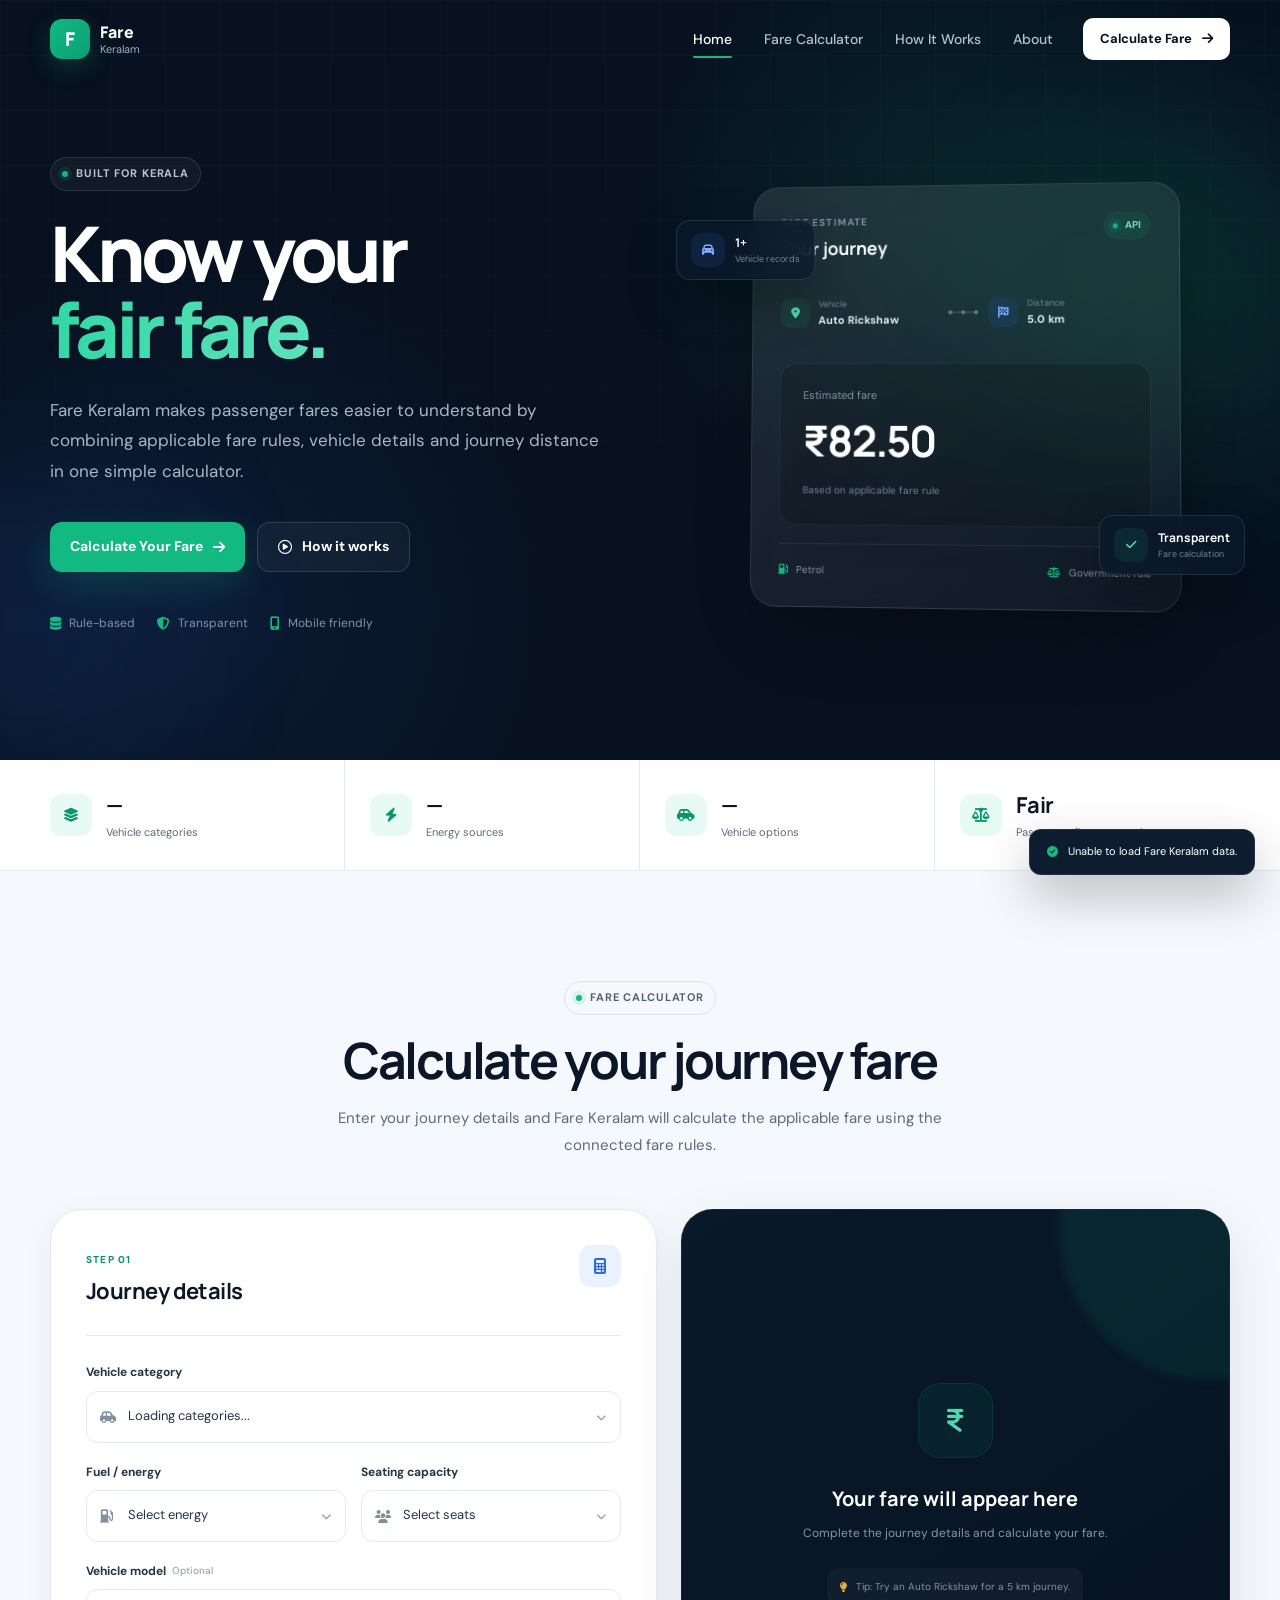
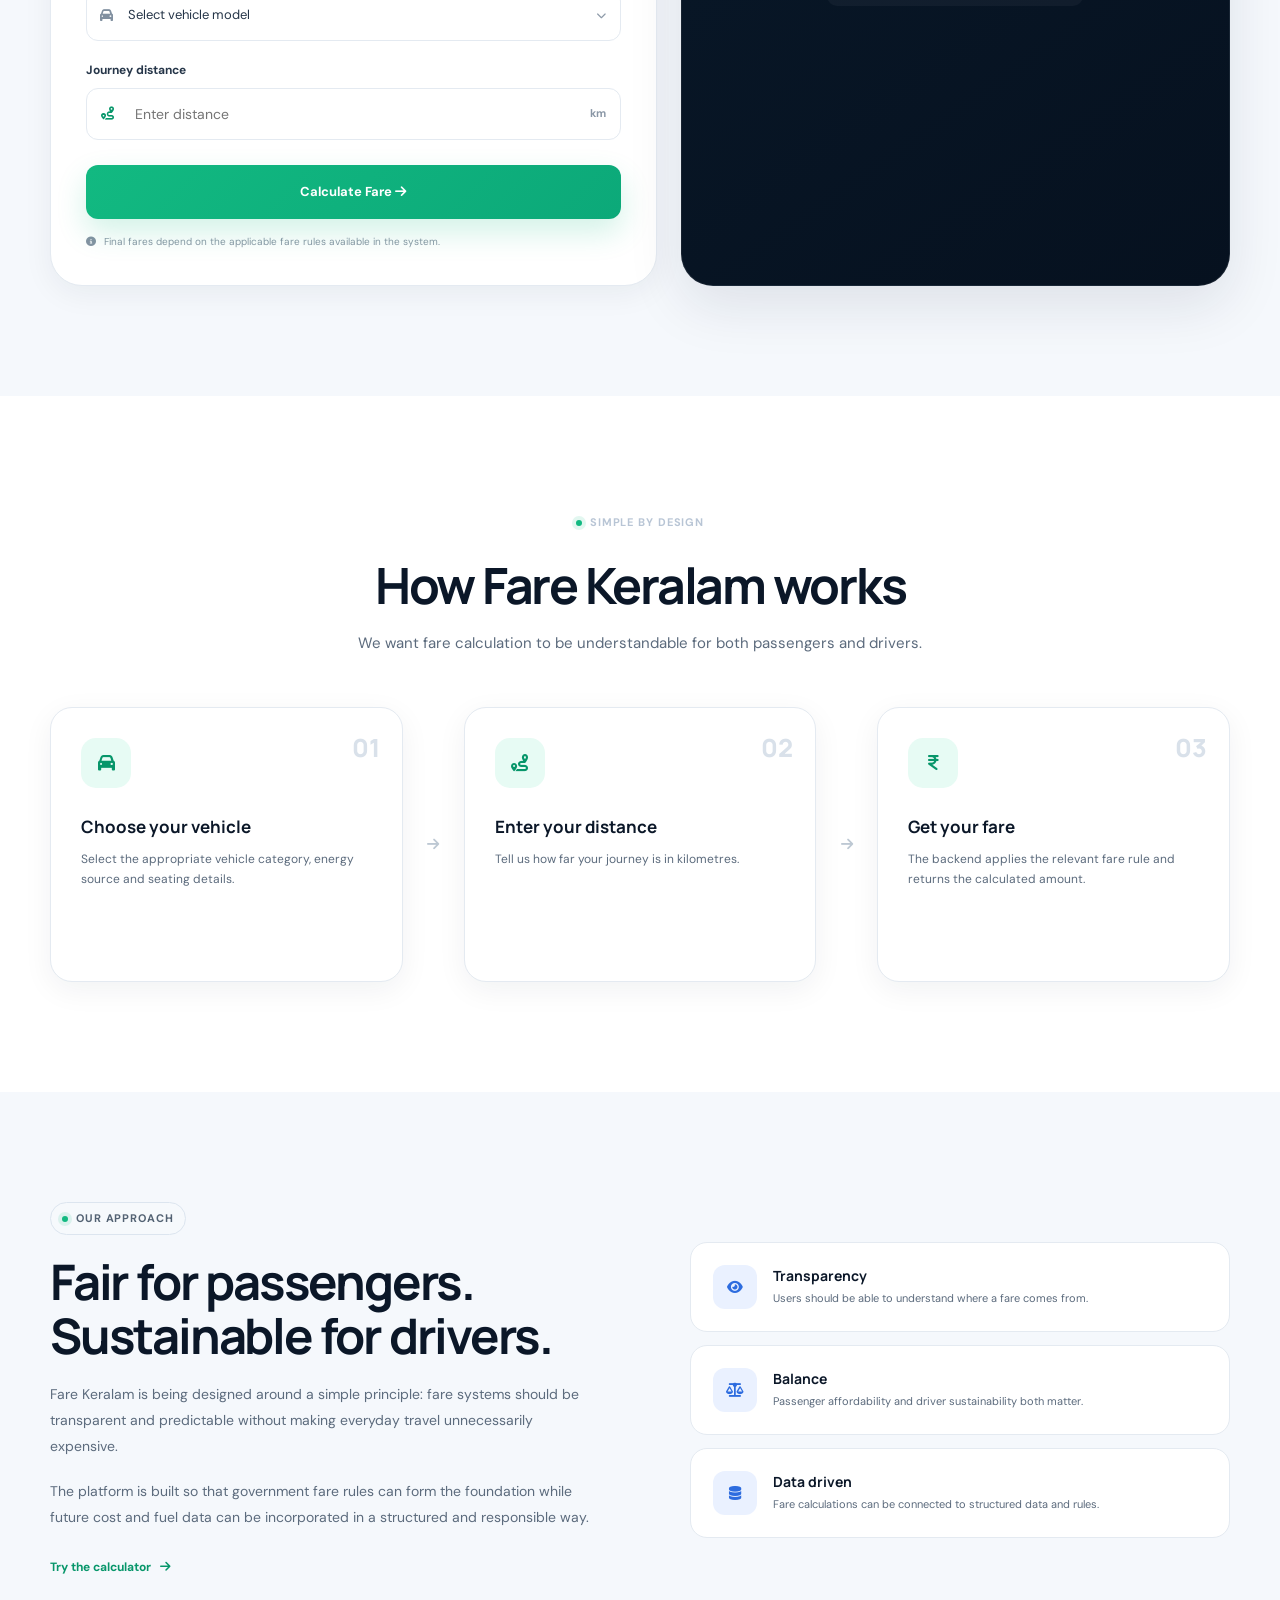
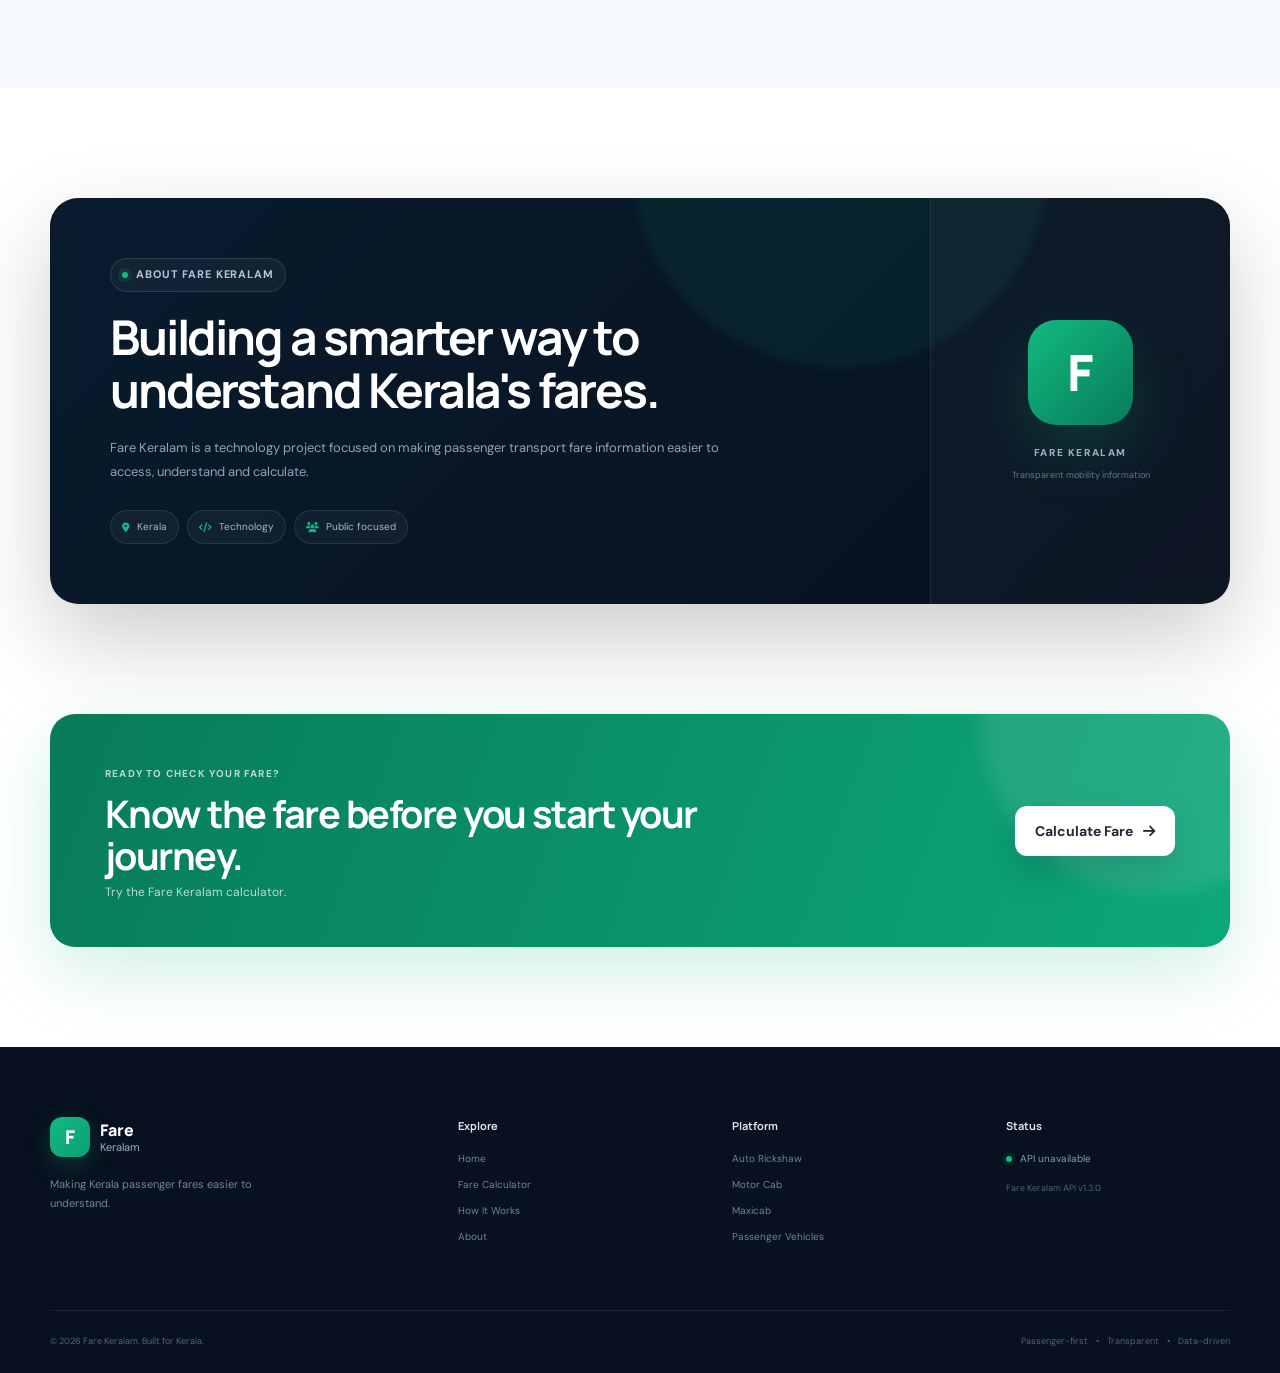
==== commit 32f8b1e3: "rest" ====
--- a/index.html
+++ b/index.html
@@ -1,1414 +1,1894 @@
-<!DOCTYPE html>
-<html lang="en">
+<!DOCTYPE html><html lang="en">
 <head>
-    <meta charset="UTF-8">
-
-    <meta
-        name="viewport"
-        content="width=device-width, initial-scale=1.0"
+    <meta charset="UTF-8"><meta
+    name="viewport"
+    content="width=device-width, initial-scale=1.0"
+>
+
+<meta
+    name="description"
+    content="Fare Keralam - Smart, transparent and fair passenger fare calculation for Kerala."
+>
+
+<meta name="theme-color" content="#07111f">
+
+<title>Fare Keralam | Fair Fares for Kerala</title>
+
+<!-- =====================================================
+     GOOGLE FONTS
+====================================================== -->
+
+<link rel="preconnect" href="https://fonts.googleapis.com">
+<link
+    rel="preconnect"
+    href="https://fonts.gstatic.com"
+    crossorigin
+>
+
+<link
+    href="https://fonts.googleapis.com/css2?family=DM+Sans:wght@400;500;600;700&family=Manrope:wght@600;700;800&display=swap"
+    rel="stylesheet"
+>
+
+<!-- =====================================================
+     FONT AWESOME
+====================================================== -->
+
+<link
+    rel="stylesheet"
+    href="https://cdnjs.cloudflare.com/ajax/libs/font-awesome/6.5.2/css/all.min.css"
+>
+
+<!-- =====================================================
+     MAIN CSS
+====================================================== -->
+
+<link rel="stylesheet" href="style.css">
+
+</head><body><!-- =====================================================
+     PAGE LOADER
+====================================================== -->
+
+<div class="page-loader" id="pageLoader">
+
+    <div class="loader-logo">
+        <span>F</span>
+    </div>
+
+    <div class="loader-line">
+        <div></div>
+    </div>
+
+    <p>Loading Fare Keralam</p>
+
+</div>
+
+
+<!-- =====================================================
+     HEADER
+====================================================== -->
+
+<header class="site-header" id="siteHeader">
+
+    <div class="container nav-container">
+
+        <a href="#home" class="brand">
+
+            <div class="brand-mark">
+                <span>F</span>
+            </div>
+
+            <div class="brand-text">
+                <strong>Fare</strong>
+                <span>Keralam</span>
+            </div>
+
+        </a>
+
+
+        <nav class="main-nav" id="mainNav">
+
+            <a
+                href="#home"
+                class="nav-link active"
+            >
+                Home
+            </a>
+
+            <a
+                href="#calculator"
+                class="nav-link"
+            >
+                Fare Calculator
+            </a>
+
+            <a
+                href="#how-it-works"
+                class="nav-link"
+            >
+                How It Works
+            </a>
+
+            <a
+                href="#about"
+                class="nav-link"
+            >
+                About
+            </a>
+
+        </nav>
+
+
+        <div class="nav-actions">
+
+            <a
+                href="#calculator"
+                class="nav-cta"
+            >
+                Calculate Fare
+
+                <i class="fa-solid fa-arrow-right"></i>
+            </a>
+
+            <button
+                class="mobile-menu-btn"
+                id="mobileMenuBtn"
+                type="button"
+                aria-label="Open navigation"
+            >
+                <i class="fa-solid fa-bars"></i>
+            </button>
+
+        </div>
+
+    </div>
+
+</header>
+
+
+<!-- =====================================================
+     MAIN
+====================================================== -->
+
+<main>
+
+
+    <!-- =================================================
+         HERO
+    ================================================== -->
+
+    <section
+        class="hero"
+        id="home"
     >
 
-    <meta
-        name="description"
-        content="Fare Keralam - Smart, transparent and fair passenger fare calculation for Kerala."
+        <div class="hero-glow hero-glow-one"></div>
+        <div class="hero-glow hero-glow-two"></div>
+
+
+        <div class="container hero-grid">
+
+            <div class="hero-content">
+
+                <div class="eyebrow">
+
+                    <span class="eyebrow-dot"></span>
+
+                    Built for Kerala
+
+                </div>
+
+
+                <h1>
+
+                    Know your
+
+                    <span>fair fare.</span>
+
+                </h1>
+
+
+                <p class="hero-description">
+
+                    Fare Keralam makes passenger fares easier
+                    to understand by combining applicable fare
+                    rules, vehicle details and journey distance
+                    in one simple calculator.
+
+                </p>
+
+
+                <div class="hero-actions">
+
+                    <a
+                        href="#calculator"
+                        class="btn btn-primary"
+                    >
+                        Calculate Your Fare
+
+                        <i class="fa-solid fa-arrow-right"></i>
+                    </a>
+
+
+                    <a
+                        href="#how-it-works"
+                        class="btn btn-secondary"
+                    >
+
+                        <i class="fa-regular fa-circle-play"></i>
+
+                        How it works
+
+                    </a>
+
+                </div>
+
+
+                <div class="hero-trust">
+
+                    <div class="trust-item">
+
+                        <i class="fa-solid fa-database"></i>
+
+                        <span>
+                            Rule-based
+                        </span>
+
+                    </div>
+
+
+                    <div class="trust-item">
+
+                        <i class="fa-solid fa-shield-halved"></i>
+
+                        <span>
+                            Transparent
+                        </span>
+
+                    </div>
+
+
+                    <div class="trust-item">
+
+                        <i class="fa-solid fa-mobile-screen-button"></i>
+
+                        <span>
+                            Mobile friendly
+                        </span>
+
+                    </div>
+
+                </div>
+
+            </div>
+
+
+            <!-- =================================================
+                 HERO CARD
+            ================================================== -->
+
+            <div class="hero-visual">
+
+                <div class="hero-card">
+
+                    <div class="hero-card-top">
+
+                        <div>
+
+                            <span class="small-label">
+                                FARE ESTIMATE
+                            </span>
+
+                            <h3>
+                                Your journey
+                            </h3>
+
+                        </div>
+
+
+                        <div
+                            class="status-pill"
+                            id="heroApiStatus"
+                        >
+
+                            <span></span>
+
+                            API
+
+                        </div>
+
+                    </div>
+
+
+                    <div class="mini-route">
+
+                        <div class="route-point">
+
+                            <span class="route-icon">
+
+                                <i class="fa-solid fa-location-dot"></i>
+
+                            </span>
+
+                            <div>
+
+                                <small>
+                                    Vehicle
+                                </small>
+
+                                <strong id="heroVehicle">
+                                    Auto Rickshaw
+                                </strong>
+
+                            </div>
+
+                        </div>
+
+
+                        <div class="route-line">
+
+                            <span></span>
+                            <span></span>
+                            <span></span>
+
+                        </div>
+
+
+                        <div class="route-point">
+
+                            <span class="route-icon destination">
+
+                                <i class="fa-solid fa-flag-checkered"></i>
+
+                            </span>
+
+                            <div>
+
+                                <small>
+                                    Distance
+                                </small>
+
+                                <strong id="heroDistance">
+                                    5.0 km
+                                </strong>
+
+                            </div>
+
+                        </div>
+
+                    </div>
+
+
+                    <div class="hero-price">
+
+                        <span>
+                            Estimated fare
+                        </span>
+
+                        <strong id="heroFare">
+                            ₹82.50
+                        </strong>
+
+                        <small>
+                            Based on applicable fare rule
+                        </small>
+
+                    </div>
+
+
+                    <div class="hero-card-footer">
+
+                        <span>
+
+                            <i class="fa-solid fa-gas-pump"></i>
+
+                            <span id="heroEnergy">
+                                Petrol
+                            </span>
+
+                        </span>
+
+
+                        <span>
+
+                            <i class="fa-solid fa-scale-balanced"></i>
+
+                            Government rule
+
+                        </span>
+
+                    </div>
+
+                </div>
+
+
+                <div class="floating-stat stat-one">
+
+                    <div class="stat-icon">
+
+                        <i class="fa-solid fa-car"></i>
+
+                    </div>
+
+                    <div>
+
+                        <strong id="vehicleCount">
+                            1+
+                        </strong>
+
+                        <span>
+                            Vehicle records
+                        </span>
+
+                    </div>
+
+                </div>
+
+
+                <div class="floating-stat stat-two">
+
+                    <div class="stat-icon green">
+
+                        <i class="fa-solid fa-check"></i>
+
+                    </div>
+
+                    <div>
+
+                        <strong>
+                            Transparent
+                        </strong>
+
+                        <span>
+                            Fare calculation
+                        </span>
+
+                    </div>
+
+                </div>
+
+            </div>
+
+        </div>
+
+
+        <div class="hero-bottom-fade"></div>
+
+    </section>
+
+
+    <!-- =================================================
+         QUICK STATS
+    ================================================== -->
+
+    <section class="stats-section">
+
+        <div class="container stats-grid">
+
+            <div class="stat-box">
+
+                <div class="stat-box-icon">
+
+                    <i class="fa-solid fa-layer-group"></i>
+
+                </div>
+
+                <div>
+
+                    <strong id="categoryCount">
+                        —
+                    </strong>
+
+                    <span>
+                        Vehicle categories
+                    </span>
+
+                </div>
+
+            </div>
+
+
+            <div class="stat-box">
+
+                <div class="stat-box-icon">
+
+                    <i class="fa-solid fa-bolt"></i>
+
+                </div>
+
+                <div>
+
+                    <strong id="energyCount">
+                        —
+                    </strong>
+
+                    <span>
+                        Energy sources
+                    </span>
+
+                </div>
+
+            </div>
+
+
+            <div class="stat-box">
+
+                <div class="stat-box-icon">
+
+                    <i class="fa-solid fa-car-side"></i>
+
+                </div>
+
+                <div>
+
+                    <strong id="vehicleCountStat">
+                        —
+                    </strong>
+
+                    <span>
+                        Vehicle options
+                    </span>
+
+                </div>
+
+            </div>
+
+
+            <div class="stat-box">
+
+                <div class="stat-box-icon">
+
+                    <i class="fa-solid fa-scale-balanced"></i>
+
+                </div>
+
+                <div>
+
+                    <strong>
+                        Fair
+                    </strong>
+
+                    <span>
+                        Passenger-first approach
+                    </span>
+
+                </div>
+
+            </div>
+
+        </div>
+
+    </section>
+
+
+    <!-- =================================================
+         CALCULATOR
+    ================================================== -->
+
+    <section
+        class="calculator-section section"
+        id="calculator"
     >
 
-    <meta name="theme-color" content="#07111f">
-
-    <title>Fare Keralam | Fair Fares for Kerala</title>
-
-    <!-- Google Fonts -->
-    <link rel="preconnect" href="https://fonts.googleapis.com">
-    <link rel="preconnect" href="https://fonts.gstatic.com" crossorigin>
-
-    <link
-        href="https://fonts.googleapis.com/css2?family=DM+Sans:wght@400;500;600;700&family=Manrope:wght@600;700;800&display=swap"
-        rel="stylesheet"
-    >
-
-    <!-- Icons -->
-    <link
-        rel="stylesheet"
-        href="https://cdnjs.cloudflare.com/ajax/libs/font-awesome/6.5.2/css/all.min.css"
-    >
-
-    <!-- Main stylesheet -->
-    <link rel="stylesheet" href="style.css">
-</head>
-
-<body>
-
-    <!-- =====================================================
-         PAGE LOADER
-    ====================================================== -->
-
-    <div class="page-loader" id="pageLoader">
-        <div class="loader-logo">
-            <span>F</span>
-        </div>
-
-        <div class="loader-line">
-            <div></div>
-        </div>
-
-        <p>Loading Fare Keralam</p>
-    </div>
-
-
-    <!-- =====================================================
-         HEADER
-    ====================================================== -->
-
-    <header class="site-header" id="siteHeader">
-
-        <div class="container nav-container">
-
-            <a href="#home" class="brand">
-
-                <div class="brand-mark">
-                    <span>F</span>
-                </div>
-
-                <div class="brand-text">
-                    <strong>Fare</strong>
-                    <span>Keralam</span>
-                </div>
-
-            </a>
-
-
-            <nav class="main-nav" id="mainNav">
-
-                <a href="#home" class="nav-link active">
-                    Home
-                </a>
-
-                <a href="#calculator" class="nav-link">
+        <div class="container">
+
+
+            <div class="section-heading centered">
+
+                <div class="eyebrow dark">
+
+                    <span class="eyebrow-dot"></span>
+
                     Fare Calculator
-                </a>
-
-                <a href="#how-it-works" class="nav-link">
-                    How It Works
-                </a>
-
-                <a href="#about" class="nav-link">
-                    About
-                </a>
-
-            </nav>
-
-
-            <div class="nav-actions">
-
-                <a
-                    href="#calculator"
-                    class="nav-cta"
+
+                </div>
+
+
+                <h2>
+                    Calculate your journey fare
+                </h2>
+
+
+                <p>
+
+                    Enter your journey details and Fare Keralam
+                    will calculate the applicable fare using the
+                    connected fare rules.
+
+                </p>
+
+            </div>
+
+
+            <div class="calculator-layout">
+
+
+                <!-- =================================================
+                     CALCULATOR FORM
+                ================================================== -->
+
+                <div class="calculator-card">
+
+
+                    <div class="card-heading">
+
+                        <div>
+
+                            <span class="step-label">
+                                STEP 01
+                            </span>
+
+                            <h3>
+                                Journey details
+                            </h3>
+
+                        </div>
+
+
+                        <div class="calculator-icon">
+
+                            <i class="fa-solid fa-calculator"></i>
+
+                        </div>
+
+                    </div>
+
+
+                    <form id="fareForm">
+
+
+                        <!-- CATEGORY -->
+
+                        <div class="form-group">
+
+                            <label for="category">
+                                Vehicle category
+                            </label>
+
+                            <div class="select-wrapper">
+
+                                <i class="fa-solid fa-car-side select-icon"></i>
+
+                                <select
+                                    id="category"
+                                    name="category"
+                                    required
+                                >
+
+                                    <option value="">
+                                        Loading categories...
+                                    </option>
+
+                                </select>
+
+                                <i class="fa-solid fa-chevron-down select-arrow"></i>
+
+                            </div>
+
+                        </div>
+
+
+                        <!-- ENERGY + SEATING -->
+
+                        <div class="form-row">
+
+
+                            <!-- ENERGY -->
+
+                            <div class="form-group">
+
+                                <label for="energy">
+                                    Fuel / energy
+                                </label>
+
+                                <div class="select-wrapper">
+
+                                    <i class="fa-solid fa-gas-pump select-icon"></i>
+
+                                    <select
+                                        id="energy"
+                                        name="energy"
+                                    >
+
+                                        <option value="">
+                                            Select energy
+                                        </option>
+
+                                    </select>
+
+                                    <i class="fa-solid fa-chevron-down select-arrow"></i>
+
+                                </div>
+
+                            </div>
+
+
+                            <!-- SEATING -->
+
+                            <div
+                                class="form-group"
+                                id="seatingGroup"
+                            >
+
+                                <label for="seating">
+                                    Seating capacity
+                                </label>
+
+                                <div class="select-wrapper">
+
+                                    <i class="fa-solid fa-users select-icon"></i>
+
+                                    <select
+                                        id="seating"
+                                        name="seating"
+                                    >
+
+                                        <option value="">
+                                            Select seats
+                                        </option>
+
+                                    </select>
+
+                                    <i class="fa-solid fa-chevron-down select-arrow"></i>
+
+                                </div>
+
+                            </div>
+
+                        </div>
+
+
+                        <!-- VEHICLE -->
+
+                        <div
+                            class="form-group"
+                            id="vehicleGroup"
+                        >
+
+                            <label for="vehicle">
+
+                                Vehicle model
+
+                                <span class="optional">
+                                    Optional
+                                </span>
+
+                            </label>
+
+
+                            <div class="select-wrapper">
+
+                                <i class="fa-solid fa-car select-icon"></i>
+
+                                <select
+                                    id="vehicle"
+                                    name="vehicle"
+                                >
+
+                                    <option value="">
+                                        Select vehicle model
+                                    </option>
+
+                                </select>
+
+                                <i class="fa-solid fa-chevron-down select-arrow"></i>
+
+                            </div>
+
+                        </div>
+
+
+                        <!-- DISTANCE -->
+
+                        <div class="form-group">
+
+                            <label for="distance">
+                                Journey distance
+                            </label>
+
+
+                            <div class="distance-input">
+
+                                <div class="distance-icon">
+
+                                    <i class="fa-solid fa-route"></i>
+
+                                </div>
+
+
+                                <input
+                                    type="number"
+                                    id="distance"
+                                    name="distance"
+                                    min="0.1"
+                                    step="0.1"
+                                    placeholder="Enter distance"
+                                    required
+                                >
+
+
+                                <span>
+                                    km
+                                </span>
+
+                            </div>
+
+                        </div>
+
+
+                        <!-- CALCULATE BUTTON -->
+
+                        <button
+                            type="submit"
+                            class="calculate-btn"
+                            id="calculateBtn"
+                        >
+
+                            <span class="button-text">
+                                Calculate Fare
+                            </span>
+
+
+                            <span class="button-loader">
+
+                                <i class="fa-solid fa-spinner fa-spin"></i>
+
+                                Calculating...
+
+                            </span>
+
+
+                            <i class="fa-solid fa-arrow-right button-arrow"></i>
+
+                        </button>
+
+
+                        <div class="form-note">
+
+                            <i class="fa-solid fa-circle-info"></i>
+
+                            <span>
+
+                                Final fares depend on the applicable
+                                fare rules available in the system.
+
+                            </span>
+
+                        </div>
+
+                    </form>
+
+                </div>
+
+
+                <!-- =================================================
+                     RESULT CARD
+                ================================================== -->
+
+                <div
+                    class="result-card"
+                    id="resultCard"
                 >
-                    Calculate Fare
-                    <i class="fa-solid fa-arrow-right"></i>
-                </a>
-
-                <button
-                    class="mobile-menu-btn"
-                    id="mobileMenuBtn"
-                    aria-label="Open navigation"
-                >
-                    <i class="fa-solid fa-bars"></i>
-                </button>
-
-            </div>
-
-        </div>
-
-    </header>
-
-
-    <main>
-
-        <!-- =================================================
-             HERO
-        ================================================== -->
-
-        <section class="hero" id="home">
-
-            <div class="hero-glow hero-glow-one"></div>
-            <div class="hero-glow hero-glow-two"></div>
-
-            <div class="container hero-grid">
-
-                <div class="hero-content">
-
-                    <div class="eyebrow">
-                        <span class="eyebrow-dot"></span>
-                        Built for Kerala
-                    </div>
-
-                    <h1>
-                        Know your
-                        <span>fair fare.</span>
-                    </h1>
-
-                    <p class="hero-description">
-                        Fare Keralam makes passenger fares easier to
-                        understand by combining applicable fare rules,
-                        vehicle details and journey distance in one
-                        simple calculator.
-                    </p>
-
-                    <div class="hero-actions">
-
-                        <a
-                            href="#calculator"
-                            class="btn btn-primary"
-                        >
-                            Calculate Your Fare
-                            <i class="fa-solid fa-arrow-right"></i>
-                        </a>
-
-                        <a
-                            href="#how-it-works"
-                            class="btn btn-secondary"
-                        >
-                            <i class="fa-regular fa-circle-play"></i>
-                            How it works
-                        </a>
-
-                    </div>
-
-
-                    <div class="hero-trust">
-
-                        <div class="trust-item">
-                            <i class="fa-solid fa-database"></i>
-                            <span>Rule-based</span>
-                        </div>
-
-                        <div class="trust-item">
-                            <i class="fa-solid fa-shield-halved"></i>
-                            <span>Transparent</span>
-                        </div>
-
-                        <div class="trust-item">
-                            <i class="fa-solid fa-mobile-screen-button"></i>
-                            <span>Mobile friendly</span>
-                        </div>
-
-                    </div>
-
-                </div>
-
-
-                <!-- HERO CARD -->
-
-                <div class="hero-visual">
-
-                    <div class="hero-card">
-
-                        <div class="hero-card-top">
+
+
+                    <!-- EMPTY -->
+
+                    <div
+                        class="result-empty"
+                        id="resultEmpty"
+                    >
+
+                        <div class="result-empty-icon">
+
+                            <i class="fa-solid fa-indian-rupee-sign"></i>
+
+                        </div>
+
+
+                        <h3>
+                            Your fare will appear here
+                        </h3>
+
+
+                        <p>
+
+                            Complete the journey details and
+                            calculate your fare.
+
+                        </p>
+
+
+                        <div class="result-tip">
+
+                            <i class="fa-solid fa-lightbulb"></i>
+
+                            <span>
+                                Tip: Try an Auto Rickshaw for
+                                a 5 km journey.
+                            </span>
+
+                        </div>
+
+                    </div>
+
+
+                    <!-- SUCCESS -->
+
+                    <div
+                        class="result-success"
+                        id="resultSuccess"
+                    >
+
+
+                        <div class="result-header">
 
                             <div>
-                                <span class="small-label">
-                                    FARE ESTIMATE
+
+                                <span class="result-label">
+                                    ESTIMATED FARE
                                 </span>
 
                                 <h3>
                                     Your journey
                                 </h3>
-                            </div>
-
-                            <div class="status-pill">
-                                <span></span>
-                                Live API
-                            </div>
-
-                        </div>
-
-
-                        <div class="mini-route">
-
-                            <div class="route-point">
-                                <span class="route-icon">
-                                    <i class="fa-solid fa-location-dot"></i>
+
+                            </div>
+
+
+                            <div class="success-check">
+
+                                <i class="fa-solid fa-check"></i>
+
+                            </div>
+
+                        </div>
+
+
+                        <!-- FARE -->
+
+                        <div class="fare-display">
+
+                            <span>
+                                ₹
+                            </span>
+
+                            <strong id="fareAmount">
+                                0.00
+                            </strong>
+
+                        </div>
+
+
+                        <div class="result-status">
+
+                            <span class="online-dot"></span>
+
+                            <span id="calculationMethod">
+                                Database fare rule
+                            </span>
+
+                        </div>
+
+
+                        <!-- BASIC DETAILS -->
+
+                        <div class="result-details">
+
+
+                            <div class="detail-row">
+
+                                <span>
+
+                                    <i class="fa-solid fa-car-side"></i>
+
+                                    Category
+
                                 </span>
 
-                                <div>
-                                    <small>Vehicle</small>
-                                    <strong>Auto Rickshaw</strong>
-                                </div>
-                            </div>
-
-
-                            <div class="route-line">
-                                <span></span>
-                                <span></span>
-                                <span></span>
-                            </div>
-
-
-                            <div class="route-point">
-                                <span class="route-icon destination">
-                                    <i class="fa-solid fa-flag-checkered"></i>
+                                <strong id="resultCategory">
+                                    —
+                                </strong>
+
+                            </div>
+
+
+                            <div class="detail-row">
+
+                                <span>
+
+                                    <i class="fa-solid fa-gas-pump"></i>
+
+                                    Energy
+
                                 </span>
 
-                                <div>
-                                    <small>Distance</small>
-                                    <strong>5.0 km</strong>
-                                </div>
-                            </div>
-
-                        </div>
-
-
-                        <div class="hero-price">
-
-                            <span>Estimated fare</span>
-
-                            <strong>
-                                ₹82.50
-                            </strong>
-
-                            <small>
-                                Based on applicable fare rule
-                            </small>
-
-                        </div>
-
-
-                        <div class="hero-card-footer">
-
-                            <span>
-                                <i class="fa-solid fa-gas-pump"></i>
-                                Petrol
-                            </span>
-
-                            <span>
-                                <i class="fa-solid fa-users"></i>
-                                3 passengers
-                            </span>
-
-                        </div>
-
-                    </div>
-
-
-                    <div class="floating-stat stat-one">
-
-                        <div class="stat-icon">
-                            <i class="fa-solid fa-car"></i>
-                        </div>
-
-                        <div>
-                            <strong id="vehicleCount">
-                                134+
-                            </strong>
-
-                            <span>
-                                Vehicle records
-                            </span>
-                        </div>
-
-                    </div>
-
-
-                    <div class="floating-stat stat-two">
-
-                        <div class="stat-icon green">
-                            <i class="fa-solid fa-check"></i>
-                        </div>
-
-                        <div>
-                            <strong>
-                                Transparent
-                            </strong>
-
-                            <span>
-                                Fare calculation
-                            </span>
-                        </div>
-
-                    </div>
-
-                </div>
-
-            </div>
-
-
-            <div class="hero-bottom-fade"></div>
-
-        </section>
-
-
-        <!-- =================================================
-             QUICK STATS
-        ================================================== -->
-
-        <section class="stats-section">
-
-            <div class="container stats-grid">
-
-                <div class="stat-box">
-
-                    <div class="stat-box-icon">
-                        <i class="fa-solid fa-layer-group"></i>
-                    </div>
-
-                    <div>
-                        <strong id="categoryCount">
-                            5
-                        </strong>
-
-                        <span>
-                            Vehicle categories
-                        </span>
-                    </div>
-
-                </div>
-
-
-                <div class="stat-box">
-
-                    <div class="stat-box-icon">
-                        <i class="fa-solid fa-bolt"></i>
-                    </div>
-
-                    <div>
-                        <strong id="energyCount">
-                            5
-                        </strong>
-
-                        <span>
-                            Energy sources
-                        </span>
-                    </div>
-
-                </div>
-
-
-                <div class="stat-box">
-
-                    <div class="stat-box-icon">
-                        <i class="fa-solid fa-car-side"></i>
-                    </div>
-
-                    <div>
-                        <strong id="vehicleCountStat">
-                            134
-                        </strong>
-
-                        <span>
-                            Vehicle options
-                        </span>
-                    </div>
-
-                </div>
-
-
-                <div class="stat-box">
-
-                    <div class="stat-box-icon">
-                        <i class="fa-solid fa-scale-balanced"></i>
-                    </div>
-
-                    <div>
-                        <strong>
-                            Fair
-                        </strong>
-
-                        <span>
-                            Passenger-first approach
-                        </span>
-                    </div>
-
-                </div>
-
-            </div>
-
-        </section>
-
-
-        <!-- =================================================
-             CALCULATOR
-        ================================================== -->
-
-        <section
-            class="calculator-section section"
-            id="calculator"
-        >
-
-            <div class="container">
-
-                <div class="section-heading centered">
+                                <strong id="resultEnergy">
+                                    —
+                                </strong>
+
+                            </div>
+
+
+                            <div class="detail-row">
+
+                                <span>
+
+                                    <i class="fa-solid fa-route"></i>
+
+                                    Distance
+
+                                </span>
+
+                                <strong>
+
+                                    <span id="resultDistance">
+                                        —
+                                    </span>
+
+                                    km
+
+                                </strong>
+
+                            </div>
+
+
+                            <div class="detail-row">
+
+                                <span>
+
+                                    <i class="fa-solid fa-users"></i>
+
+                                    Seating
+
+                                </span>
+
+                                <strong id="resultSeats">
+                                    —
+                                </strong>
+
+                            </div>
+
+
+                            <div class="detail-row">
+
+                                <span>
+
+                                    <i class="fa-solid fa-car"></i>
+
+                                    Vehicle
+
+                                </span>
+
+                                <strong id="resultVehicle">
+                                    —
+                                </strong>
+
+                            </div>
+
+                        </div>
+
+
+                        <!-- FARE BREAKDOWN -->
+
+                        <div
+                            class="fare-breakdown"
+                            id="fareBreakdown"
+                        >
+
+                            <div class="breakdown-title">
+
+                                <i class="fa-solid fa-list-check"></i>
+
+                                Fare breakdown
+
+                            </div>
+
+
+                            <div class="breakdown-row">
+
+                                <span>
+                                    Minimum fare
+                                </span>
+
+                                <strong>
+                                    ₹<span id="minimumFare">
+                                        0.00
+                                    </span>
+                                </strong>
+
+                            </div>
+
+
+                            <div class="breakdown-row">
+
+                                <span>
+
+                                    Additional distance
+
+                                </span>
+
+                                <strong>
+
+                                    <span id="additionalDistance">
+                                        0.00
+                                    </span>
+
+                                    km
+
+                                </strong>
+
+                            </div>
+
+
+                            <div class="breakdown-row">
+
+                                <span>
+                                    Additional fare
+                                </span>
+
+                                <strong>
+
+                                    ₹<span id="additionalFare">
+                                        0.00
+                                    </span>
+
+                                </strong>
+
+                            </div>
+
+                        </div>
+
+
+                        <!-- SLAB BREAKDOWN -->
+
+                        <div
+                            class="slab-section"
+                            id="slabSection"
+                        >
+
+                            <div class="breakdown-title">
+
+                                <i class="fa-solid fa-layer-group"></i>
+
+                                Rate slabs
+
+                            </div>
+
+
+                            <div
+                                id="slabBreakdown"
+                                class="slab-breakdown"
+                            >
+                            </div>
+
+                        </div>
+
+
+                        <!-- GOVERNMENT RULE -->
+
+                        <div class="fare-rule-note">
+
+                            <i class="fa-solid fa-shield-halved"></i>
+
+                            <div>
+
+                                <strong>
+                                    Transparent calculation
+                                </strong>
+
+                                <p id="fareRuleNote">
+
+                                    Calculated using the applicable
+                                    fare rule available in the system.
+
+                                </p>
+
+                            </div>
+
+                        </div>
+
+
+                        <!-- RESET -->
+
+                        <button
+                            class="reset-btn"
+                            id="resetBtn"
+                            type="button"
+                        >
+
+                            <i class="fa-solid fa-rotate-left"></i>
+
+                            Calculate another journey
+
+                        </button>
+
+                    </div>
+
+
+                    <!-- ERROR -->
+
+                    <div
+                        class="result-error"
+                        id="resultError"
+                    >
+
+                        <div class="error-icon">
+
+                            <i class="fa-solid fa-triangle-exclamation"></i>
+
+                        </div>
+
+
+                        <h3>
+                            We couldn't calculate the fare
+                        </h3>
+
+
+                        <p id="errorMessage">
+
+                            Something went wrong.
+                            Please try again.
+
+                        </p>
+
+
+                        <button
+                            class="retry-btn"
+                            id="retryBtn"
+                            type="button"
+                        >
+
+                            Try again
+
+                        </button>
+
+                    </div>
+
+                </div>
+
+            </div>
+
+        </div>
+
+    </section>
+
+
+    <!-- =================================================
+         HOW IT WORKS
+    ================================================== -->
+
+    <section
+        class="how-section section"
+        id="how-it-works"
+    >
+
+        <div class="container">
+
+            <div class="section-heading centered">
+
+                <div class="eyebrow">
+
+                    <span class="eyebrow-dot"></span>
+
+                    Simple by design
+
+                </div>
+
+
+                <h2>
+                    How Fare Keralam works
+                </h2>
+
+
+                <p>
+
+                    We want fare calculation to be understandable
+                    for both passengers and drivers.
+
+                </p>
+
+            </div>
+
+
+            <div class="process-grid">
+
+
+                <div class="process-card">
+
+                    <div class="process-number">
+                        01
+                    </div>
+
+                    <div class="process-icon">
+
+                        <i class="fa-solid fa-car"></i>
+
+                    </div>
+
+                    <h3>
+                        Choose your vehicle
+                    </h3>
+
+                    <p>
+
+                        Select the appropriate vehicle category,
+                        energy source and seating details.
+
+                    </p>
+
+                </div>
+
+
+                <div class="process-connector">
+
+                    <i class="fa-solid fa-arrow-right"></i>
+
+                </div>
+
+
+                <div class="process-card">
+
+                    <div class="process-number">
+                        02
+                    </div>
+
+                    <div class="process-icon">
+
+                        <i class="fa-solid fa-route"></i>
+
+                    </div>
+
+                    <h3>
+                        Enter your distance
+                    </h3>
+
+                    <p>
+
+                        Tell us how far your journey is in
+                        kilometres.
+
+                    </p>
+
+                </div>
+
+
+                <div class="process-connector">
+
+                    <i class="fa-solid fa-arrow-right"></i>
+
+                </div>
+
+
+                <div class="process-card">
+
+                    <div class="process-number">
+                        03
+                    </div>
+
+                    <div class="process-icon">
+
+                        <i class="fa-solid fa-indian-rupee-sign"></i>
+
+                    </div>
+
+                    <h3>
+                        Get your fare
+                    </h3>
+
+                    <p>
+
+                        The backend applies the relevant fare
+                        rule and returns the calculated amount.
+
+                    </p>
+
+                </div>
+
+            </div>
+
+        </div>
+
+    </section>
+
+
+    <!-- =================================================
+         PRINCIPLES
+    ================================================== -->
+
+    <section class="principles-section section">
+
+        <div class="container">
+
+            <div class="principles-grid">
+
+
+                <div class="principles-content">
 
                     <div class="eyebrow dark">
+
                         <span class="eyebrow-dot"></span>
-                        Fare Calculator
-                    </div>
+
+                        Our approach
+
+                    </div>
+
 
                     <h2>
-                        Calculate your journey fare
+
+                        Fair for passengers.
+                        Sustainable for drivers.
+
                     </h2>
 
+
                     <p>
-                        Enter your journey details and Fare Keralam
-                        will calculate the applicable fare using the
-                        connected fare rules.
+
+                        Fare Keralam is being designed around
+                        a simple principle: fare systems should be
+                        transparent and predictable without making
+                        everyday travel unnecessarily expensive.
+
                     </p>
 
-                </div>
-
-
-                <div class="calculator-layout">
-
-                    <!-- FORM -->
-
-                    <div class="calculator-card">
-
-                        <div class="card-heading">
-
-                            <div>
-                                <span class="step-label">
-                                    STEP 01
-                                </span>
-
-                                <h3>
-                                    Journey details
-                                </h3>
-                            </div>
-
-                            <div class="calculator-icon">
-                                <i class="fa-solid fa-calculator"></i>
-                            </div>
-
-                        </div>
-
-
-                        <form id="fareForm">
-
-
-                            <!-- CATEGORY -->
-
-                            <div class="form-group">
-
-                                <label for="category">
-                                    Vehicle category
-                                </label>
-
-                                <div class="select-wrapper">
-
-                                    <i class="fa-solid fa-car-side select-icon"></i>
-
-                                    <select
-                                        id="category"
-                                        name="category"
-                                        required
-                                    >
-                                        <option value="">
-                                            Select vehicle category
-                                        </option>
-                                    </select>
-
-                                    <i class="fa-solid fa-chevron-down select-arrow"></i>
-
-                                </div>
-
-                            </div>
-
-
-                            <div class="form-row">
-
-                                <!-- ENERGY -->
-
-                                <div class="form-group">
-
-                                    <label for="energy">
-                                        Fuel / energy
-                                    </label>
-
-                                    <div class="select-wrapper">
-
-                                        <i class="fa-solid fa-gas-pump select-icon"></i>
-
-                                        <select
-                                            id="energy"
-                                            name="energy"
-                                            required
-                                        >
-                                            <option value="">
-                                                Select energy
-                                            </option>
-                                        </select>
-
-                                        <i class="fa-solid fa-chevron-down select-arrow"></i>
-
-                                    </div>
-
-                                </div>
-
-
-                                <!-- SEATING -->
-
-                                <div
-                                    class="form-group"
-                                    id="seatingGroup"
-                                >
-
-                                    <label for="seating">
-                                        Seating capacity
-                                    </label>
-
-                                    <div class="select-wrapper">
-
-                                        <i class="fa-solid fa-users select-icon"></i>
-
-                                        <select
-                                            id="seating"
-                                            name="seating"
-                                        >
-                                            <option value="">
-                                                Select seats
-                                            </option>
-                                        </select>
-
-                                        <i class="fa-solid fa-chevron-down select-arrow"></i>
-
-                                    </div>
-
-                                </div>
-
-                            </div>
-
-
-                            <!-- VEHICLE -->
-
-                            <div
-                                class="form-group"
-                                id="vehicleGroup"
-                            >
-
-                                <label for="vehicle">
-                                    Vehicle model
-                                    <span class="optional">
-                                        Optional
-                                    </span>
-                                </label>
-
-                                <div class="select-wrapper">
-
-                                    <i class="fa-solid fa-car select-icon"></i>
-
-                                    <select
-                                        id="vehicle"
-                                        name="vehicle"
-                                    >
-                                        <option value="">
-                                            Select vehicle model
-                                        </option>
-                                    </select>
-
-                                    <i class="fa-solid fa-chevron-down select-arrow"></i>
-
-                                </div>
-
-                            </div>
-
-
-                            <!-- DISTANCE -->
-
-                            <div class="form-group">
-
-                                <label for="distance">
-                                    Journey distance
-                                </label>
-
-                                <div class="distance-input">
-
-                                    <div class="distance-icon">
-                                        <i class="fa-solid fa-route"></i>
-                                    </div>
-
-                                    <input
-                                        type="number"
-                                        id="distance"
-                                        name="distance"
-                                        min="0.1"
-                                        step="0.1"
-                                        placeholder="Enter distance"
-                                        required
-                                    >
-
-                                    <span>
-                                        km
-                                    </span>
-
-                                </div>
-
-                            </div>
-
-
-                            <button
-                                type="submit"
-                                class="calculate-btn"
-                                id="calculateBtn"
-                            >
-
-                                <span class="button-text">
-                                    Calculate Fare
-                                </span>
-
-                                <span class="button-loader">
-                                    <i class="fa-solid fa-spinner fa-spin"></i>
-                                    Calculating...
-                                </span>
-
-                                <i class="fa-solid fa-arrow-right button-arrow"></i>
-
-                            </button>
-
-
-                            <div class="form-note">
-
-                                <i class="fa-solid fa-circle-info"></i>
-
-                                <span>
-                                    Final fares may depend on the applicable
-                                    government fare rules and vehicle
-                                    classification.
-                                </span>
-
-                            </div>
-
-                        </form>
-
-                    </div>
-
-
-                    <!-- RESULT -->
-
-                    <div
-                        class="result-card"
-                        id="resultCard"
-                    >
-
-                        <div class="result-empty" id="resultEmpty">
-
-                            <div class="result-empty-icon">
-                                <i class="fa-solid fa-indian-rupee-sign"></i>
-                            </div>
-
-                            <h3>
-                                Your fare will appear here
-                            </h3>
-
-                            <p>
-                                Complete the journey details and
-                                calculate your fare.
-                            </p>
-
-                            <div class="result-tip">
-                                <i class="fa-solid fa-lightbulb"></i>
-                                <span>
-                                    Tip: Try an Auto Rickshaw for
-                                    a 5 km journey.
-                                </span>
-                            </div>
-
-                        </div>
-
-
-                        <div
-                            class="result-success"
-                            id="resultSuccess"
-                        >
-
-                            <div class="result-header">
-
-                                <div>
-                                    <span class="result-label">
-                                        ESTIMATED FARE
-                                    </span>
-
-                                    <h3>
-                                        Your journey
-                                    </h3>
-                                </div>
-
-                                <div class="success-check">
-                                    <i class="fa-solid fa-check"></i>
-                                </div>
-
-                            </div>
-
-
-                            <div class="fare-display">
-
-                                <span>
-                                    ₹
-                                </span>
-
-                                <strong id="fareAmount">
-                                    0.00
-                                </strong>
-
-                            </div>
-
-
-                            <div class="result-status">
-
-                                <span class="online-dot"></span>
-
-                                <span id="calculationMethod">
-                                    Database fare rule
-                                </span>
-
-                            </div>
-
-
-                            <div class="result-details">
-
-                                <div class="detail-row">
-
-                                    <span>
-                                        <i class="fa-solid fa-car-side"></i>
-                                        Category
-                                    </span>
-
-                                    <strong id="resultCategory">
-                                        —
-                                    </strong>
-
-                                </div>
-
-
-                                <div class="detail-row">
-
-                                    <span>
-                                        <i class="fa-solid fa-gas-pump"></i>
-                                        Energy
-                                    </span>
-
-                                    <strong id="resultEnergy">
-                                        —
-                                    </strong>
-
-                                </div>
-
-
-                                <div class="detail-row">
-
-                                    <span>
-                                        <i class="fa-solid fa-route"></i>
-                                        Distance
-                                    </span>
-
-                                    <strong>
-                                        <span id="resultDistance">
-                                            —
-                                        </span>
-                                        km
-                                    </strong>
-
-                                </div>
-
-
-                                <div class="detail-row">
-
-                                    <span>
-                                        <i class="fa-solid fa-users"></i>
-                                        Seating
-                                    </span>
-
-                                    <strong id="resultSeats">
-                                        —
-                                    </strong>
-
-                                </div>
-
-                            </div>
-
-
-                            <div class="fare-rule-note">
-
-                                <i class="fa-solid fa-shield-halved"></i>
-
-                                <div>
-
-                                    <strong>
-                                        Transparent calculation
-                                    </strong>
-
-                                    <p id="fareRuleNote">
-                                        Calculated using the applicable
-                                        fare rule available in the system.
-                                    </p>
-
-                                </div>
-
-                            </div>
-
-
-                            <button
-                                class="reset-btn"
-                                id="resetBtn"
-                                type="button"
-                            >
-                                <i class="fa-solid fa-rotate-left"></i>
-                                Calculate another journey
-                            </button>
-
-                        </div>
-
-
-                        <div
-                            class="result-error"
-                            id="resultError"
-                        >
-
-                            <div class="error-icon">
-                                <i class="fa-solid fa-triangle-exclamation"></i>
-                            </div>
-
-                            <h3>
-                                We couldn't calculate the fare
-                            </h3>
-
-                            <p id="errorMessage">
-                                Something went wrong. Please try again.
-                            </p>
-
-                            <button
-                                class="retry-btn"
-                                id="retryBtn"
-                                type="button"
-                            >
-                                Try again
-                            </button>
-
-                        </div>
-
-                    </div>
-
-                </div>
-
-            </div>
-
-        </section>
-
-
-        <!-- =================================================
-             HOW IT WORKS
-        ================================================== -->
-
-        <section
-            class="how-section section"
-            id="how-it-works"
-        >
-
-            <div class="container">
-
-                <div class="section-heading centered">
-
-                    <div class="eyebrow">
-                        <span class="eyebrow-dot"></span>
-                        Simple by design
-                    </div>
-
-                    <h2>
-                        How Fare Keralam works
-                    </h2>
 
                     <p>
-                        We want fare calculation to be understandable
-                        for both passengers and drivers.
+
+                        The platform is built so that government
+                        fare rules can form the foundation while
+                        future cost and fuel data can be incorporated
+                        in a structured and responsible way.
+
                     </p>
 
-                </div>
-
-
-                <div class="process-grid">
-
-                    <div class="process-card">
-
-                        <div class="process-number">
-                            01
-                        </div>
-
-                        <div class="process-icon">
-                            <i class="fa-solid fa-car"></i>
-                        </div>
-
-                        <h3>
-                            Choose your vehicle
-                        </h3>
-
-                        <p>
-                            Select the appropriate vehicle category,
-                            energy source and seating details.
-                        </p>
-
-                    </div>
-
-
-                    <div class="process-connector">
-                        <i class="fa-solid fa-arrow-right"></i>
-                    </div>
-
-
-                    <div class="process-card">
-
-                        <div class="process-number">
-                            02
-                        </div>
-
-                        <div class="process-icon">
-                            <i class="fa-solid fa-route"></i>
-                        </div>
-
-                        <h3>
-                            Enter your distance
-                        </h3>
-
-                        <p>
-                            Tell us how far your journey is in
-                            kilometres.
-                        </p>
-
-                    </div>
-
-
-                    <div class="process-connector">
-                        <i class="fa-solid fa-arrow-right"></i>
-                    </div>
-
-
-                    <div class="process-card">
-
-                        <div class="process-number">
-                            03
-                        </div>
-
-                        <div class="process-icon">
-                            <i class="fa-solid fa-indian-rupee-sign"></i>
-                        </div>
-
-                        <h3>
-                            Get your fare
-                        </h3>
-
-                        <p>
-                            The backend applies the relevant fare rule
-                            and returns the calculated amount.
-                        </p>
-
-                    </div>
-
-                </div>
-
-            </div>
-
-        </section>
-
-
-        <!-- =================================================
-             PRINCIPLES
-        ================================================== -->
-
-        <section class="principles-section section">
-
-            <div class="container">
-
-                <div class="principles-grid">
-
-                    <div class="principles-content">
-
-                        <div class="eyebrow dark">
-                            <span class="eyebrow-dot"></span>
-                            Our approach
-                        </div>
-
-                        <h2>
-                            Fair for passengers.
-                            Sustainable for drivers.
-                        </h2>
-
-                        <p>
-                            Fare Keralam is being designed around a
-                            simple principle: fare systems should be
-                            transparent and predictable without making
-                            everyday travel unnecessarily expensive.
-                        </p>
-
-                        <p>
-                            The platform is built so that government
-                            fare rules can form the foundation while
-                            future cost and fuel data can be incorporated
-                            in a structured and responsible way.
-                        </p>
-
-                        <a
-                            href="#calculator"
-                            class="text-link"
-                        >
-                            Try the calculator
-                            <i class="fa-solid fa-arrow-right"></i>
-                        </a>
-
-                    </div>
-
-
-                    <div class="principles-cards">
-
-                        <div class="principle-card">
-
-                            <div class="principle-icon">
-                                <i class="fa-solid fa-eye"></i>
-                            </div>
-
-                            <div>
-                                <h3>
-                                    Transparency
-                                </h3>
-
-                                <p>
-                                    Users should be able to understand
-                                    where a fare comes from.
-                                </p>
-                            </div>
-
-                        </div>
-
-
-                        <div class="principle-card">
-
-                            <div class="principle-icon">
-                                <i class="fa-solid fa-scale-balanced"></i>
-                            </div>
-
-                            <div>
-                                <h3>
-                                    Balance
-                                </h3>
-
-                                <p>
-                                    Passenger affordability and driver
-                                    sustainability both matter.
-                                </p>
-                            </div>
-
-                        </div>
-
-
-                        <div class="principle-card">
-
-                            <div class="principle-icon">
-                                <i class="fa-solid fa-database"></i>
-                            </div>
-
-                            <div>
-                                <h3>
-                                    Data driven
-                                </h3>
-
-                                <p>
-                                    Fare calculations can be connected
-                                    to structured data and rules.
-                                </p>
-                            </div>
-
-                        </div>
-
-                    </div>
-
-                </div>
-
-            </div>
-
-        </section>
-
-
-        <!-- =================================================
-             ABOUT
-        ================================================== -->
-
-        <section
-            class="about-section section"
-            id="about"
-        >
-
-            <div class="container">
-
-                <div class="about-card">
-
-                    <div class="about-decoration"></div>
-
-                    <div class="about-content">
-
-                        <div class="eyebrow">
-                            <span class="eyebrow-dot"></span>
-                            About Fare Keralam
-                        </div>
-
-                        <h2>
-                            Building a smarter way to
-                            understand Kerala's fares.
-                        </h2>
-
-                        <p>
-                            Fare Keralam is a technology project focused
-                            on making passenger transport fare information
-                            easier to access, understand and calculate.
-                        </p>
-
-                        <div class="about-tags">
-
-                            <span>
-                                <i class="fa-solid fa-location-dot"></i>
-                                Kerala
-                            </span>
-
-                            <span>
-                                <i class="fa-solid fa-code"></i>
-                                Technology
-                            </span>
-
-                            <span>
-                                <i class="fa-solid fa-users"></i>
-                                Public focused
-                            </span>
-
-                        </div>
-
-                    </div>
-
-
-                    <div class="about-side">
-
-                        <div class="about-logo-large">
-                            F
-                        </div>
-
-                        <span>
-                            FARE KERALAM
-                        </span>
-
-                        <small>
-                            Transparent mobility information
-                        </small>
-
-                    </div>
-
-                </div>
-
-            </div>
-
-        </section>
-
-
-        <!-- =================================================
-             CTA
-        ================================================== -->
-
-        <section class="cta-section">
-
-            <div class="container">
-
-                <div class="cta-card">
-
-                    <div class="cta-glow"></div>
-
-                    <div class="cta-content">
-
-                        <span class="cta-label">
-                            Ready to check your fare?
-                        </span>
-
-                        <h2>
-                            Know the fare before
-                            you start your journey.
-                        </h2>
-
-                        <p>
-                            Try the Fare Keralam calculator.
-                        </p>
-
-                    </div>
 
                     <a
                         href="#calculator"
-                        class="btn btn-light"
+                        class="text-link"
                     >
-                        Calculate Fare
+
+                        Try the calculator
+
                         <i class="fa-solid fa-arrow-right"></i>
+
                     </a>
 
                 </div>
 
-            </div>
-
-        </section>
-
-    </main>
-
-
-    <!-- =====================================================
-         FOOTER
-    ====================================================== -->
-
-    <footer class="site-footer">
+
+                <div class="principles-cards">
+
+
+                    <div class="principle-card">
+
+                        <div class="principle-icon">
+
+                            <i class="fa-solid fa-eye"></i>
+
+                        </div>
+
+                        <div>
+
+                            <h3>
+                                Transparency
+                            </h3>
+
+                            <p>
+
+                                Users should be able to understand
+                                where a fare comes from.
+
+                            </p>
+
+                        </div>
+
+                    </div>
+
+
+                    <div class="principle-card">
+
+                        <div class="principle-icon">
+
+                            <i class="fa-solid fa-scale-balanced"></i>
+
+                        </div>
+
+                        <div>
+
+                            <h3>
+                                Balance
+                            </h3>
+
+                            <p>
+
+                                Passenger affordability and driver
+                                sustainability both matter.
+
+                            </p>
+
+                        </div>
+
+                    </div>
+
+
+                    <div class="principle-card">
+
+                        <div class="principle-icon">
+
+                            <i class="fa-solid fa-database"></i>
+
+                        </div>
+
+                        <div>
+
+                            <h3>
+                                Data driven
+                            </h3>
+
+                            <p>
+
+                                Fare calculations can be connected
+                                to structured data and rules.
+
+                            </p>
+
+                        </div>
+
+                    </div>
+
+                </div>
+
+            </div>
+
+        </div>
+
+    </section>
+
+
+    <!-- =================================================
+         ABOUT
+    ================================================== -->
+
+    <section
+        class="about-section section"
+        id="about"
+    >
 
         <div class="container">
 
-            <div class="footer-grid">
-
-                <div class="footer-brand">
-
-                    <a href="#home" class="brand">
-
-                        <div class="brand-mark">
-                            <span>F</span>
-                        </div>
-
-                        <div class="brand-text">
-                            <strong>Fare</strong>
-                            <span>Keralam</span>
-                        </div>
-
-                    </a>
+            <div class="about-card">
+
+                <div class="about-decoration"></div>
+
+
+                <div class="about-content">
+
+                    <div class="eyebrow">
+
+                        <span class="eyebrow-dot"></span>
+
+                        About Fare Keralam
+
+                    </div>
+
+
+                    <h2>
+
+                        Building a smarter way to
+                        understand Kerala's fares.
+
+                    </h2>
+
 
                     <p>
-                        Making Kerala passenger fares easier
-                        to understand.
+
+                        Fare Keralam is a technology project focused
+                        on making passenger transport fare information
+                        easier to access, understand and calculate.
+
                     </p>
 
-                </div>
-
-
-                <div class="footer-column">
-
-                    <h4>
-                        Explore
-                    </h4>
-
-                    <a href="#home">
-                        Home
-                    </a>
-
-                    <a href="#calculator">
-                        Fare Calculator
-                    </a>
-
-                    <a href="#how-it-works">
-                        How It Works
-                    </a>
-
-                    <a href="#about">
-                        About
-                    </a>
-
-                </div>
-
-
-                <div class="footer-column">
-
-                    <h4>
-                        Platform
-                    </h4>
-
-                    <a href="#calculator">
-                        Auto Rickshaw
-                    </a>
-
-                    <a href="#calculator">
-                        Motor Cab
-                    </a>
-
-                    <a href="#calculator">
-                        Maxicab
-                    </a>
-
-                    <a href="#calculator">
-                        Passenger Vehicles
-                    </a>
-
-                </div>
-
-
-                <div class="footer-column">
-
-                    <h4>
-                        Status
-                    </h4>
-
-                    <div class="footer-status">
-
-                        <span class="status-dot"></span>
-
-                        <span id="footerStatus">
-                            Checking API...
+
+                    <div class="about-tags">
+
+                        <span>
+
+                            <i class="fa-solid fa-location-dot"></i>
+
+                            Kerala
+
                         </span>
 
-                    </div>
-
-                    <p class="footer-version">
-                        Fare Keralam API v1.0
+
+                        <span>
+
+                            <i class="fa-solid fa-code"></i>
+
+                            Technology
+
+                        </span>
+
+
+                        <span>
+
+                            <i class="fa-solid fa-users"></i>
+
+                            Public focused
+
+                        </span>
+
+                    </div>
+
+                </div>
+
+
+                <div class="about-side">
+
+                    <div class="about-logo-large">
+                        F
+                    </div>
+
+                    <span>
+                        FARE KERALAM
+                    </span>
+
+                    <small>
+                        Transparent mobility information
+                    </small>
+
+                </div>
+
+            </div>
+
+        </div>
+
+    </section>
+
+
+    <!-- =================================================
+         CTA
+    ================================================== -->
+
+    <section class="cta-section">
+
+        <div class="container">
+
+            <div class="cta-card">
+
+                <div class="cta-glow"></div>
+
+
+                <div class="cta-content">
+
+                    <span class="cta-label">
+                        Ready to check your fare?
+                    </span>
+
+
+                    <h2>
+
+                        Know the fare before
+                        you start your journey.
+
+                    </h2>
+
+
+                    <p>
+                        Try the Fare Keralam calculator.
                     </p>
 
                 </div>
 
-            </div>
-
-
-            <div class="footer-bottom">
+
+                <a
+                    href="#calculator"
+                    class="btn btn-light"
+                >
+
+                    Calculate Fare
+
+                    <i class="fa-solid fa-arrow-right"></i>
+
+                </a>
+
+            </div>
+
+        </div>
+
+    </section>
+
+</main>
+
+
+<!-- =====================================================
+     FOOTER
+====================================================== -->
+
+<footer class="site-footer">
+
+    <div class="container">
+
+        <div class="footer-grid">
+
+
+            <div class="footer-brand">
+
+                <a
+                    href="#home"
+                    class="brand"
+                >
+
+                    <div class="brand-mark">
+                        <span>F</span>
+                    </div>
+
+                    <div class="brand-text">
+
+                        <strong>Fare</strong>
+
+                        <span>Keralam</span>
+
+                    </div>
+
+                </a>
+
 
                 <p>
-                    © <span id="currentYear"></span>
-                    Fare Keralam. Built for Kerala.
+
+                    Making Kerala passenger fares easier
+                    to understand.
+
                 </p>
 
-                <div class="footer-bottom-right">
-
-                    <span>
-                        Passenger-first
+            </div>
+
+
+            <div class="footer-column">
+
+                <h4>
+                    Explore
+                </h4>
+
+                <a href="#home">
+                    Home
+                </a>
+
+                <a href="#calculator">
+                    Fare Calculator
+                </a>
+
+                <a href="#how-it-works">
+                    How It Works
+                </a>
+
+                <a href="#about">
+                    About
+                </a>
+
+            </div>
+
+
+            <div class="footer-column">
+
+                <h4>
+                    Platform
+                </h4>
+
+                <a href="#calculator">
+                    Auto Rickshaw
+                </a>
+
+                <a href="#calculator">
+                    Motor Cab
+                </a>
+
+                <a href="#calculator">
+                    Maxicab
+                </a>
+
+                <a href="#calculator">
+                    Passenger Vehicles
+                </a>
+
+            </div>
+
+
+            <div class="footer-column">
+
+                <h4>
+                    Status
+                </h4>
+
+
+                <div class="footer-status">
+
+                    <span
+                        class="status-dot"
+                        id="footerStatusDot"
+                    ></span>
+
+                    <span id="footerStatus">
+                        Checking API...
                     </span>
 
-                    <span>
-                        •
-                    </span>
-
-                    <span>
-                        Transparent
-                    </span>
-
-                    <span>
-                        •
-                    </span>
-
-                    <span>
-                        Data-driven
-                    </span>
-
-                </div>
+                </div>
+
+
+                <p class="footer-version">
+                    Fare Keralam API v1.3.0
+                </p>
 
             </div>
 
         </div>
 
-    </footer>
-
-
-    <!-- Toast -->
-    <div
-        class="toast"
-        id="toast"
-    >
-        <i class="fa-solid fa-circle-check"></i>
-        <span id="toastMessage">
-            Done
-        </span>
+
+        <div class="footer-bottom">
+
+            <p>
+
+                ©
+                <span id="currentYear"></span>
+
+                Fare Keralam.
+                Built for Kerala.
+
+            </p>
+
+
+            <div class="footer-bottom-right">
+
+                <span>
+                    Passenger-first
+                </span>
+
+                <span>
+                    •
+                </span>
+
+                <span>
+                    Transparent
+                </span>
+
+                <span>
+                    •
+                </span>
+
+                <span>
+                    Data-driven
+                </span>
+
+            </div>
+
+        </div>
+
     </div>
 
-
-    <!-- Main JavaScript -->
-    <script src="script.js"></script>
+</footer>
+
+
+<!-- =====================================================
+     TOAST
+====================================================== -->
+
+<div
+    class="toast"
+    id="toast"
+>
+
+    <i class="fa-solid fa-circle-check"></i>
+
+    <span id="toastMessage">
+        Done
+    </span>
+
+</div>
+
+
+<!-- =====================================================
+     MAIN JAVASCRIPT
+====================================================== -->
+
+<script src="script.js"></script>
 
 </body>
 </html>
--- a/style.css
+++ b/style.css
@@ -4,29 +4,22 @@
 ============================================================ */
 
 :root {
-
     --bg: #07111f;
     --bg-deep: #040b14;
-
     --surface: #ffffff;
     --surface-soft: #f5f8fc;
     --surface-dark: #0c1a2b;
-
     --text: #0b1728;
     --text-soft: #5c6b7d;
     --text-light: #aab7c8;
     --white: #ffffff;
-
     --primary: #12b981;
     --primary-dark: #07966a;
     --primary-soft: #e7fbf4;
-
     --blue: #2d6cdf;
     --blue-soft: #eaf1ff;
-
     --border: #e4eaf1;
     --border-dark: rgba(255,255,255,.10);
-
     --danger: #e5484d;
     --warning: #e6a700;
 
@@ -48,9 +41,7 @@
 
     --font-body: "DM Sans", sans-serif;
     --font-heading: "Manrope", sans-serif;
-
-}
-
+}
 
 /* ============================================================
    RESET
@@ -108,32 +99,26 @@
         calc(100% - 40px),
         var(--container)
     );
-
     margin-inline: auto;
 }
 
 .section {
     padding: 110px 0;
 }
-
 
 /* ============================================================
    LOADER
 ============================================================ */
 
 .page-loader {
-
     position: fixed;
     inset: 0;
-
     z-index: 9999;
-
     background: var(--bg);
 
     display: flex;
     align-items: center;
     justify-content: center;
-
     flex-direction: column;
 
     transition:
@@ -147,7 +132,6 @@
 }
 
 .loader-logo {
-
     width: 64px;
     height: 64px;
 
@@ -177,7 +161,6 @@
 }
 
 .loader-line {
-
     width: 150px;
     height: 3px;
 
@@ -192,7 +175,6 @@
 }
 
 .loader-line div {
-
     height: 100%;
     width: 45%;
 
@@ -203,16 +185,13 @@
 }
 
 .page-loader p {
-
     margin-top: 14px;
 
     color: var(--text-light);
-
     font-size: 13px;
 }
 
 @keyframes loaderPulse {
-
     0%,
     100% {
         transform: scale(1);
@@ -221,11 +200,9 @@
     50% {
         transform: scale(1.07);
     }
-
 }
 
 @keyframes loaderMove {
-
     0% {
         transform: translateX(-120px);
     }
@@ -233,16 +210,13 @@
     100% {
         transform: translateX(300px);
     }
-
-}
-
+}
 
 /* ============================================================
    HEADER
 ============================================================ */
 
 .site-header {
-
     position: fixed;
 
     top: 0;
@@ -258,7 +232,6 @@
 }
 
 .site-header.scrolled {
-
     background:
         rgba(7,17,31,.92);
 
@@ -269,24 +242,19 @@
 }
 
 .nav-container {
-
     min-height: 78px;
 
     display: flex;
-
     align-items: center;
     justify-content: space-between;
 
     gap: 30px;
 }
 
-
 /* Brand */
 
 .brand {
-
     display: inline-flex;
-
     align-items: center;
 
     gap: 10px;
@@ -295,7 +263,6 @@
 }
 
 .brand-mark {
-
     width: 40px;
     height: 40px;
 
@@ -314,7 +281,6 @@
     color: white;
 
     font-family: var(--font-heading);
-
     font-size: 19px;
     font-weight: 800;
 
@@ -323,26 +289,21 @@
 }
 
 .brand-text {
-
-    display: flex;
-
+    display: flex;
     flex-direction: column;
 
     line-height: 1;
 }
 
 .brand-text strong {
-
     color: white;
 
     font-family: var(--font-heading);
-
     font-size: 16px;
     font-weight: 800;
 }
 
 .brand-text span {
-
     color: #9cafc4;
 
     font-size: 11px;
@@ -350,13 +311,10 @@
     margin-top: 4px;
 }
 
-
 /* Navigation */
 
 .main-nav {
-
-    display: flex;
-
+    display: flex;
     align-items: center;
 
     gap: 32px;
@@ -365,7 +323,6 @@
 }
 
 .nav-link {
-
     position: relative;
 
     color: #b5c1d0;
@@ -378,7 +335,6 @@
 }
 
 .nav-link::after {
-
     content: "";
 
     position: absolute;
@@ -399,33 +355,27 @@
 
 .nav-link:hover,
 .nav-link.active {
-
     color: white;
 }
 
 .nav-link:hover::after,
 .nav-link.active::after {
-
     width: 100%;
 }
 
-
 /* Navigation CTA */
 
 .nav-actions {
-
-    display: flex;
-
+    display: flex;
     align-items: center;
 
     gap: 12px;
 }
 
 .nav-cta {
-
     display: inline-flex;
-
-    align-items: center;
+    align-items: center;
+
     gap: 10px;
 
     padding: 11px 17px;
@@ -433,7 +383,6 @@
     border-radius: 10px;
 
     background: white;
-
     color: var(--bg);
 
     font-size: 13px;
@@ -445,7 +394,6 @@
 }
 
 .nav-cta:hover {
-
     transform: translateY(-2px);
 
     box-shadow:
@@ -453,13 +401,14 @@
 }
 
 .mobile-menu-btn {
-
     display: none;
 
     width: 42px;
     height: 42px;
 
-    border: 1px solid rgba(255,255,255,.12);
+    border:
+        1px solid
+        rgba(255,255,255,.12);
 
     border-radius: 10px;
 
@@ -468,14 +417,12 @@
 
     color: white;
 }
-
 
 /* ============================================================
    HERO
 ============================================================ */
 
 .hero {
-
     position: relative;
 
     min-height: 760px;
@@ -486,19 +433,16 @@
         110px;
 
     background:
-
         radial-gradient(
             circle at 75% 30%,
             rgba(18,185,129,.13),
             transparent 30%
         ),
-
         radial-gradient(
             circle at 15% 80%,
             rgba(45,108,223,.12),
             transparent 30%
         ),
-
         var(--bg);
 
     color: white;
@@ -507,11 +451,9 @@
 }
 
 .hero::before {
-
     content: "";
 
     position: absolute;
-
     inset: 0;
 
     background-image:
@@ -539,7 +481,6 @@
 }
 
 .hero-glow {
-
     position: absolute;
 
     border-radius: 50%;
@@ -550,7 +491,6 @@
 }
 
 .hero-glow-one {
-
     width: 350px;
     height: 350px;
 
@@ -562,7 +502,6 @@
 }
 
 .hero-glow-two {
-
     width: 280px;
     height: 280px;
 
@@ -574,8 +513,8 @@
 }
 
 .hero-grid {
-
     position: relative;
+
     z-index: 2;
 
     display: grid;
@@ -589,20 +528,18 @@
     gap: 90px;
 }
 
-
 /* Hero content */
 
 .eyebrow {
-
     display: inline-flex;
-
     align-items: center;
 
     gap: 8px;
 
     padding: 7px 11px;
 
-    border: 1px solid
+    border:
+        1px solid
         rgba(255,255,255,.11);
 
     border-radius: 999px;
@@ -613,7 +550,6 @@
     color: #b8c5d5;
 
     font-size: 11px;
-
     font-weight: 700;
 
     letter-spacing: .08em;
@@ -622,7 +558,6 @@
 }
 
 .eyebrow.dark {
-
     border-color: #dce5ef;
 
     background: #f6f9fc;
@@ -631,7 +566,6 @@
 }
 
 .eyebrow-dot {
-
     width: 6px;
     height: 6px;
 
@@ -645,7 +579,6 @@
 }
 
 .hero h1 {
-
     max-width: 650px;
 
     margin-top: 24px;
@@ -667,7 +600,6 @@
 }
 
 .hero h1 span {
-
     display: block;
 
     background:
@@ -684,7 +616,6 @@
 }
 
 .hero-description {
-
     max-width: 590px;
 
     margin-top: 28px;
@@ -697,9 +628,7 @@
 }
 
 .hero-actions {
-
-    display: flex;
-
+    display: flex;
     align-items: center;
 
     flex-wrap: wrap;
@@ -709,11 +638,9 @@
     margin-top: 35px;
 }
 
-
 /* Buttons */
 
 .btn {
-
     display: inline-flex;
 
     align-items: center;
@@ -737,12 +664,10 @@
 }
 
 .btn:hover {
-
     transform: translateY(-2px);
 }
 
 .btn-primary {
-
     background: var(--primary);
 
     color: white;
@@ -753,7 +678,6 @@
 }
 
 .btn-primary:hover {
-
     background:
         var(--primary-dark);
 
@@ -763,8 +687,8 @@
 }
 
 .btn-secondary {
-
-    border: 1px solid
+    border:
+        1px solid
         rgba(255,255,255,.13);
 
     background:
@@ -774,13 +698,11 @@
 }
 
 .btn-secondary:hover {
-
     background:
         rgba(255,255,255,.08);
 }
 
 .btn-light {
-
     background: white;
 
     color: var(--bg);
@@ -790,13 +712,10 @@
         rgba(0,0,0,.16);
 }
 
-
 /* Trust */
 
 .hero-trust {
-
-    display: flex;
-
+    display: flex;
     align-items: center;
 
     flex-wrap: wrap;
@@ -807,9 +726,7 @@
 }
 
 .trust-item {
-
     display: inline-flex;
-
     align-items: center;
 
     gap: 8px;
@@ -820,17 +737,14 @@
 }
 
 .trust-item i {
-
     color: var(--primary);
 
     font-size: 13px;
 }
 
-
 /* Hero visual */
 
 .hero-visual {
-
     position: relative;
 
     min-height: 490px;
@@ -838,12 +752,10 @@
     display: flex;
 
     align-items: center;
-
     justify-content: center;
 }
 
 .hero-card {
-
     width: min(
         100%,
         430px
@@ -851,7 +763,8 @@
 
     padding: 28px;
 
-    border: 1px solid
+    border:
+        1px solid
         rgba(255,255,255,.10);
 
     border-radius: 26px;
@@ -896,15 +809,12 @@
             rotateX(2deg)
             translateY(-10px);
     }
-
 }
 
 .hero-card-top {
-
     display: flex;
 
     align-items: flex-start;
-
     justify-content: space-between;
 
     gap: 20px;
@@ -912,20 +822,17 @@
 
 .small-label,
 .result-label {
-
     display: block;
 
     color: #8190a2;
 
     font-size: 10px;
-
     font-weight: 700;
 
     letter-spacing: .12em;
 }
 
 .hero-card h3 {
-
     margin-top: 4px;
 
     color: white;
@@ -936,7 +843,6 @@
 }
 
 .status-pill {
-
     display: inline-flex;
 
     align-items: center;
@@ -953,12 +859,10 @@
     color: #72dfbe;
 
     font-size: 10px;
-
     font-weight: 700;
 }
 
 .status-pill span {
-
     width: 5px;
     height: 5px;
 
@@ -971,14 +875,13 @@
         rgba(18,185,129,.1);
 }
 
-
 /* Mini route */
 
 .mini-route {
-
     display: grid;
 
-    grid-template-columns: 1fr 30px 1fr;
+    grid-template-columns:
+        1fr 30px 1fr;
 
     align-items: center;
 
@@ -988,16 +891,13 @@
 }
 
 .route-point {
-
-    display: flex;
-
+    display: flex;
     align-items: center;
 
     gap: 9px;
 }
 
 .route-icon {
-
     width: 30px;
     height: 30px;
 
@@ -1015,7 +915,6 @@
 }
 
 .route-icon.destination {
-
     background:
         rgba(45,108,223,.12);
 
@@ -1023,7 +922,6 @@
 }
 
 .route-point small {
-
     display: block;
 
     color: #738398;
@@ -1032,7 +930,6 @@
 }
 
 .route-point strong {
-
     display: block;
 
     color: #e7edf5;
@@ -1043,13 +940,11 @@
 }
 
 .route-line {
-
     height: 2px;
 
     display: flex;
 
     align-items: center;
-
     justify-content: space-between;
 
     background:
@@ -1059,7 +954,6 @@
 }
 
 .route-line span {
-
     width: 4px;
     height: 4px;
 
@@ -1068,11 +962,9 @@
     border-radius: 50%;
 }
 
-
 /* Hero price */
 
 .hero-price {
-
     margin-top: 34px;
 
     padding: 23px;
@@ -1082,12 +974,12 @@
     background:
         rgba(0,0,0,.15);
 
-    border: 1px solid
+    border:
+        1px solid
         rgba(255,255,255,.06);
 }
 
 .hero-price span {
-
     display: block;
 
     color: #8493a5;
@@ -1096,7 +988,6 @@
 }
 
 .hero-price strong {
-
     display: block;
 
     margin-top: 3px;
@@ -1111,28 +1002,25 @@
 }
 
 .hero-price small {
-
     color: #718095;
 
     font-size: 10px;
 }
 
-
 /* Hero card footer */
 
 .hero-card-footer {
-
-    display: flex;
-
-    align-items: center;
-
+    display: flex;
+
+    align-items: center;
     justify-content: space-between;
 
     margin-top: 18px;
 
     padding-top: 18px;
 
-    border-top: 1px solid
+    border-top:
+        1px solid
         rgba(255,255,255,.07);
 
     color: #8795a6;
@@ -1141,17 +1029,14 @@
 }
 
 .hero-card-footer i {
-
     margin-right: 5px;
 
     color: var(--primary);
 }
 
-
 /* Floating cards */
 
 .floating-stat {
-
     position: absolute;
 
     display: flex;
@@ -1162,10 +1047,11 @@
 
     padding: 12px 14px;
 
+    border:
+        1px solid
+        rgba(255,255,255,.10);
+
     border-radius: 14px;
-
-    border: 1px solid
-        rgba(255,255,255,.10);
 
     background:
         rgba(11,25,42,.84);
@@ -1180,13 +1066,11 @@
 }
 
 .stat-one {
-
     left: -20px;
     top: 70px;
 }
 
 .stat-two {
-
     right: -15px;
     bottom: 65px;
 
@@ -1203,11 +1087,9 @@
     50% {
         transform: translateY(-8px);
     }
-
 }
 
 .stat-icon {
-
     width: 34px;
     height: 34px;
 
@@ -1225,7 +1107,6 @@
 }
 
 .stat-icon.green {
-
     background:
         rgba(18,185,129,.10);
 
@@ -1233,7 +1114,6 @@
 }
 
 .floating-stat strong {
-
     display: block;
 
     color: white;
@@ -1244,29 +1124,26 @@
 }
 
 .floating-stat span {
-
     display: block;
 
     color: #748498;
 
     font-size: 9px;
 }
-
 
 /* ============================================================
    STATS
 ============================================================ */
 
 .stats-section {
-
     background: white;
 
-    border-bottom: 1px solid
+    border-bottom:
+        1px solid
         var(--border);
 }
 
 .stats-grid {
-
     display: grid;
 
     grid-template-columns:
@@ -1274,7 +1151,6 @@
 }
 
 .stat-box {
-
     display: flex;
 
     align-items: center;
@@ -1285,7 +1161,8 @@
 
     padding: 20px 25px;
 
-    border-right: 1px solid
+    border-right:
+        1px solid
         var(--border);
 }
 
@@ -1298,7 +1175,6 @@
 }
 
 .stat-box-icon {
-
     width: 42px;
     height: 42px;
 
@@ -1317,7 +1193,6 @@
 }
 
 .stat-box strong {
-
     display: block;
 
     font-family: var(--font-heading);
@@ -1328,7 +1203,6 @@
 }
 
 .stat-box span {
-
     display: block;
 
     color: var(--text-soft);
@@ -1337,28 +1211,24 @@
 
     margin-top: 1px;
 }
-
 
 /* ============================================================
    SECTION HEADINGS
 ============================================================ */
 
 .section-heading {
-
     max-width: 680px;
 
     margin-bottom: 50px;
 }
 
 .section-heading.centered {
-
     margin-inline: auto;
 
     text-align: center;
 }
 
 .section-heading h2 {
-
     margin-top: 18px;
 
     font-family: var(--font-heading);
@@ -1372,7 +1242,6 @@
 }
 
 .section-heading p {
-
     margin-top: 17px;
 
     color: var(--text-soft);
@@ -1381,20 +1250,17 @@
 
     line-height: 1.8;
 }
-
 
 /* ============================================================
    CALCULATOR
 ============================================================ */
 
 .calculator-section {
-
     background:
         var(--surface-soft);
 }
 
 .calculator-layout {
-
     display: grid;
 
     grid-template-columns:
@@ -1406,15 +1272,14 @@
     align-items: stretch;
 }
 
-
 /* Calculator card */
 
 .calculator-card,
 .result-card {
-
     background: white;
 
-    border: 1px solid
+    border:
+        1px solid
         var(--border);
 
     border-radius: var(--radius-xl);
@@ -1423,30 +1288,27 @@
 }
 
 .calculator-card {
-
     padding: 35px;
 }
 
 .card-heading {
-
     display: flex;
 
     align-items: flex-start;
-
     justify-content: space-between;
 
     gap: 20px;
 
     padding-bottom: 26px;
 
-    border-bottom: 1px solid
+    border-bottom:
+        1px solid
         var(--border);
 
     margin-bottom: 27px;
 }
 
 .step-label {
-
     color: var(--primary-dark);
 
     font-size: 10px;
@@ -1457,7 +1319,6 @@
 }
 
 .card-heading h3 {
-
     margin-top: 4px;
 
     font-family: var(--font-heading);
@@ -1468,7 +1329,6 @@
 }
 
 .calculator-icon {
-
     width: 42px;
     height: 42px;
 
@@ -1482,16 +1342,13 @@
     color: var(--blue);
 }
 
-
 /* Form */
 
 .form-group {
-
     margin-bottom: 20px;
 }
 
 .form-group label {
-
     display: flex;
 
     align-items: center;
@@ -1508,7 +1365,6 @@
 }
 
 .optional {
-
     color: #9aa7b6;
 
     font-size: 10px;
@@ -1517,7 +1373,6 @@
 }
 
 .form-row {
-
     display: grid;
 
     grid-template-columns:
@@ -1526,22 +1381,20 @@
     gap: 15px;
 }
 
-
 /* Select */
 
 .select-wrapper {
-
     position: relative;
 }
 
 .select-icon {
-
     position: absolute;
 
     left: 14px;
     top: 50%;
 
-    transform: translateY(-50%);
+    transform:
+        translateY(-50%);
 
     color: #8190a0;
 
@@ -1553,13 +1406,13 @@
 }
 
 .select-arrow {
-
     position: absolute;
 
     right: 15px;
     top: 50%;
 
-    transform: translateY(-50%);
+    transform:
+        translateY(-50%);
 
     color: #8d9aa8;
 
@@ -1569,7 +1422,6 @@
 }
 
 select {
-
     width: 100%;
 
     height: 52px;
@@ -1578,7 +1430,8 @@
         0 42px
         0 41px;
 
-    border: 1px solid
+    border:
+        1px solid
         var(--border);
 
     border-radius: 12px;
@@ -1599,7 +1452,6 @@
 }
 
 select:focus {
-
     border-color:
         rgba(18,185,129,.6);
 
@@ -1608,11 +1460,9 @@
         rgba(18,185,129,.08);
 }
 
-
 /* Distance */
 
 .distance-input {
-
     position: relative;
 
     display: flex;
@@ -1621,7 +1471,6 @@
 }
 
 .distance-input input {
-
     width: 100%;
 
     height: 52px;
@@ -1630,7 +1479,8 @@
         0 48px
         0 48px;
 
-    border: 1px solid
+    border:
+        1px solid
         var(--border);
 
     border-radius: 12px;
@@ -1647,7 +1497,6 @@
 }
 
 .distance-input input:focus {
-
     border-color:
         rgba(18,185,129,.6);
 
@@ -1657,7 +1506,6 @@
 }
 
 .distance-input > span {
-
     position: absolute;
 
     right: 15px;
@@ -1670,7 +1518,6 @@
 }
 
 .distance-icon {
-
     position: absolute;
 
     left: 15px;
@@ -1682,11 +1529,9 @@
     font-size: 13px;
 }
 
-
 /* Calculate button */
 
 .calculate-btn {
-
     position: relative;
 
     width: 100%;
@@ -1722,7 +1567,6 @@
 }
 
 .calculate-btn:hover {
-
     transform: translateY(-2px);
 
     box-shadow:
@@ -1731,7 +1575,6 @@
 }
 
 .calculate-btn:disabled {
-
     opacity: .7;
 
     cursor: wait;
@@ -1757,7 +1600,6 @@
 }
 
 .form-note {
-
     display: flex;
 
     align-items: flex-start;
@@ -1774,19 +1616,16 @@
 }
 
 .form-note i {
-
     margin-top: 2px;
 
     color: #8492a2;
 }
-
 
 /* ============================================================
    RESULT CARD
 ============================================================ */
 
 .result-card {
-
     position: relative;
 
     min-height: 570px;
@@ -1810,7 +1649,6 @@
 }
 
 .result-card::before {
-
     content: "";
 
     position: absolute;
@@ -1832,7 +1670,6 @@
 .result-empty,
 .result-success,
 .result-error {
-
     position: relative;
 
     min-height: 570px;
@@ -1847,14 +1684,12 @@
 }
 
 .result-empty {
-
     align-items: center;
 
     text-align: center;
 }
 
 .result-empty-icon {
-
     width: 75px;
     height: 75px;
 
@@ -1866,7 +1701,8 @@
     background:
         rgba(18,185,129,.08);
 
-    border: 1px solid
+    border:
+        1px solid
         rgba(18,185,129,.12);
 
     color: #52d7b0;
@@ -1877,14 +1713,12 @@
 }
 
 .result-empty h3 {
-
     font-family: var(--font-heading);
 
     font-size: 20px;
 }
 
 .result-empty p {
-
     max-width: 320px;
 
     margin-top: 9px;
@@ -1895,7 +1729,6 @@
 }
 
 .result-tip {
-
     display: flex;
 
     align-items: center;
@@ -1919,10 +1752,8 @@
 }
 
 .result-tip i {
-
     color: #dcb34c;
 }
-
 
 /* Hide result states */
 
@@ -1944,20 +1775,16 @@
     display: flex;
 }
 
-
 /* Success */
 
 .result-header {
-
     display: flex;
 
     align-items: flex-start;
-
     justify-content: space-between;
 }
 
 .result-header h3 {
-
     margin-top: 3px;
 
     font-family: var(--font-heading);
@@ -1966,7 +1793,6 @@
 }
 
 .success-check {
-
     width: 38px;
     height: 38px;
 
@@ -1984,7 +1810,6 @@
 }
 
 .fare-display {
-
     display: flex;
 
     align-items: baseline;
@@ -1995,7 +1820,6 @@
 }
 
 .fare-display > span {
-
     font-size: 25px;
 
     color: #6de1bd;
@@ -2004,7 +1828,6 @@
 }
 
 .fare-display strong {
-
     font-family: var(--font-heading);
 
     font-size:
@@ -2016,7 +1839,6 @@
 }
 
 .result-status {
-
     display: inline-flex;
 
     align-items: center;
@@ -2042,7 +1864,6 @@
 }
 
 .online-dot {
-
     width: 5px;
     height: 5px;
 
@@ -2051,25 +1872,22 @@
     background: var(--primary);
 }
 
-
 /* Result details */
 
 .result-details {
-
     margin-top: 30px;
 
     padding-top: 20px;
 
-    border-top: 1px solid
+    border-top:
+        1px solid
         rgba(255,255,255,.08);
 }
 
 .detail-row {
-
-    display: flex;
-
-    align-items: center;
-
+    display: flex;
+
+    align-items: center;
     justify-content: space-between;
 
     gap: 20px;
@@ -2082,7 +1900,6 @@
 }
 
 .detail-row span {
-
     display: flex;
 
     align-items: center;
@@ -2091,7 +1908,6 @@
 }
 
 .detail-row i {
-
     color: #50d3ad;
 
     width: 14px;
@@ -2100,7 +1916,6 @@
 }
 
 .detail-row strong {
-
     color: #dfe7ef;
 
     font-size: 11px;
@@ -2108,11 +1923,9 @@
     text-align: right;
 }
 
-
 /* Rule note */
 
 .fare-rule-note {
-
     display: flex;
 
     align-items: flex-start;
@@ -2128,19 +1941,18 @@
     background:
         rgba(255,255,255,.04);
 
-    border: 1px solid
+    border:
+        1px solid
         rgba(255,255,255,.06);
 }
 
 .fare-rule-note > i {
-
     color: #64d9b6;
 
     margin-top: 3px;
 }
 
 .fare-rule-note strong {
-
     display: block;
 
     color: #dbe5ee;
@@ -2149,7 +1961,6 @@
 }
 
 .fare-rule-note p {
-
     margin-top: 2px;
 
     color: #76879a;
@@ -2159,11 +1970,9 @@
     line-height: 1.5;
 }
 
-
 /* Reset */
 
 .reset-btn {
-
     margin-top: 18px;
 
     align-self: flex-start;
@@ -2180,22 +1989,18 @@
 }
 
 .reset-btn:hover {
-
     color: white;
 }
 
-
 /* Error */
 
 .result-error {
-
     align-items: center;
 
     text-align: center;
 }
 
 .error-icon {
-
     width: 68px;
     height: 68px;
 
@@ -2215,14 +2020,12 @@
 }
 
 .result-error h3 {
-
     font-family: var(--font-heading);
 
     font-size: 19px;
 }
 
 .result-error p {
-
     max-width: 340px;
 
     margin-top: 8px;
@@ -2233,12 +2036,12 @@
 }
 
 .retry-btn {
-
     margin-top: 20px;
 
     padding: 10px 17px;
 
-    border: 1px solid
+    border:
+        1px solid
         rgba(255,255,255,.10);
 
     border-radius: 10px;
@@ -2252,19 +2055,16 @@
 
     font-weight: 700;
 }
-
 
 /* ============================================================
    HOW IT WORKS
 ============================================================ */
 
 .how-section {
-
     background: white;
 }
 
 .process-grid {
-
     display: grid;
 
     grid-template-columns:
@@ -2276,14 +2076,14 @@
 }
 
 .process-card {
-
     position: relative;
 
     min-height: 275px;
 
     padding: 30px;
 
-    border: 1px solid
+    border:
+        1px solid
         var(--border);
 
     border-radius: 22px;
@@ -2298,14 +2098,12 @@
 }
 
 .process-card:hover {
-
     transform: translateY(-6px);
 
     box-shadow: var(--shadow-md);
 }
 
 .process-number {
-
     position: absolute;
 
     top: 20px;
@@ -2321,7 +2119,6 @@
 }
 
 .process-icon {
-
     width: 50px;
     height: 50px;
 
@@ -2338,7 +2135,6 @@
 }
 
 .process-card h3 {
-
     margin-top: 25px;
 
     font-family: var(--font-heading);
@@ -2347,7 +2143,6 @@
 }
 
 .process-card p {
-
     margin-top: 9px;
 
     color: var(--text-soft);
@@ -2358,28 +2153,25 @@
 }
 
 .process-connector {
-
     display: grid;
+
     place-items: center;
 
     color: #bdc8d3;
 
     font-size: 14px;
 }
-
 
 /* ============================================================
    PRINCIPLES
 ============================================================ */
 
 .principles-section {
-
     background:
         var(--surface-soft);
 }
 
 .principles-grid {
-
     display: grid;
 
     grid-template-columns:
@@ -2391,7 +2183,6 @@
 }
 
 .principles-content h2 {
-
     max-width: 580px;
 
     margin-top: 20px;
@@ -2407,7 +2198,6 @@
 }
 
 .principles-content > p {
-
     max-width: 570px;
 
     margin-top: 19px;
@@ -2420,7 +2210,6 @@
 }
 
 .text-link {
-
     display: inline-flex;
 
     align-items: center;
@@ -2437,27 +2226,23 @@
 }
 
 .text-link:hover i {
-
     transform: translateX(4px);
 }
 
 .text-link i {
-
-    transition: transform .2s ease;
-}
-
+    transition:
+        transform .2s ease;
+}
 
 /* Principle cards */
 
 .principles-cards {
-
     display: grid;
 
     gap: 13px;
 }
 
 .principle-card {
-
     display: flex;
 
     align-items: flex-start;
@@ -2466,7 +2251,8 @@
 
     padding: 22px;
 
-    border: 1px solid
+    border:
+        1px solid
         var(--border);
 
     border-radius: 17px;
@@ -2479,14 +2265,12 @@
 }
 
 .principle-card:hover {
-
     transform: translateX(5px);
 
     box-shadow: var(--shadow-sm);
 }
 
 .principle-icon {
-
     width: 44px;
     height: 44px;
 
@@ -2505,14 +2289,12 @@
 }
 
 .principle-card h3 {
-
     font-family: var(--font-heading);
 
     font-size: 14px;
 }
 
 .principle-card p {
-
     margin-top: 3px;
 
     color: var(--text-soft);
@@ -2521,19 +2303,16 @@
 
     line-height: 1.6;
 }
-
 
 /* ============================================================
    ABOUT
 ============================================================ */
 
 .about-section {
-
     background: white;
 }
 
 .about-card {
-
     position: relative;
 
     display: grid;
@@ -2559,7 +2338,6 @@
 }
 
 .about-decoration {
-
     position: absolute;
 
     width: 420px;
@@ -2577,14 +2355,12 @@
 }
 
 .about-content {
-
     position: relative;
 
     padding: 60px;
 }
 
 .about-content h2 {
-
     max-width: 650px;
 
     margin-top: 19px;
@@ -2600,7 +2376,6 @@
 }
 
 .about-content > p {
-
     max-width: 620px;
 
     margin-top: 20px;
@@ -2613,7 +2388,6 @@
 }
 
 .about-tags {
-
     display: flex;
 
     flex-wrap: wrap;
@@ -2624,7 +2398,6 @@
 }
 
 .about-tags span {
-
     display: inline-flex;
 
     align-items: center;
@@ -2633,7 +2406,8 @@
 
     padding: 8px 11px;
 
-    border: 1px solid
+    border:
+        1px solid
         rgba(255,255,255,.09);
 
     border-radius: 999px;
@@ -2647,12 +2421,10 @@
 }
 
 .about-tags i {
-
     color: var(--primary);
 }
 
 .about-side {
-
     position: relative;
 
     display: flex;
@@ -2667,14 +2439,14 @@
     background:
         rgba(255,255,255,.025);
 
-    border-left: 1px solid
+    border-left:
+        1px solid
         rgba(255,255,255,.07);
 
     text-align: center;
 }
 
 .about-logo-large {
-
     width: 105px;
     height: 105px;
 
@@ -2702,7 +2474,6 @@
 }
 
 .about-side > span {
-
     margin-top: 20px;
 
     font-size: 10px;
@@ -2715,34 +2486,29 @@
 }
 
 .about-side small {
-
     margin-top: 7px;
 
     color: #65778b;
 
     font-size: 9px;
 }
-
 
 /* ============================================================
    CTA
 ============================================================ */
 
 .cta-section {
-
     padding: 0 0 100px;
 
     background: white;
 }
 
 .cta-card {
-
     position: relative;
 
     display: flex;
 
     align-items: center;
-
     justify-content: space-between;
 
     gap: 40px;
@@ -2768,7 +2534,6 @@
 }
 
 .cta-glow {
-
     position: absolute;
 
     width: 350px;
@@ -2786,12 +2551,10 @@
 }
 
 .cta-content {
-
     position: relative;
 }
 
 .cta-label {
-
     color: rgba(255,255,255,.7);
 
     font-size: 10px;
@@ -2804,7 +2567,6 @@
 }
 
 .cta-content h2 {
-
     max-width: 650px;
 
     margin-top: 8px;
@@ -2820,21 +2582,18 @@
 }
 
 .cta-content p {
-
     margin-top: 7px;
 
     color: rgba(255,255,255,.72);
 
     font-size: 12px;
 }
-
 
 /* ============================================================
    FOOTER
 ============================================================ */
 
 .site-footer {
-
     padding: 70px 0 25px;
 
     background: var(--bg);
@@ -2843,7 +2602,6 @@
 }
 
 .footer-grid {
-
     display: grid;
 
     grid-template-columns:
@@ -2856,12 +2614,12 @@
 
     padding-bottom: 55px;
 
-    border-bottom: 1px solid
+    border-bottom:
+        1px solid
         rgba(255,255,255,.08);
 }
 
 .footer-brand p {
-
     max-width: 250px;
 
     margin-top: 18px;
@@ -2874,7 +2632,6 @@
 }
 
 .footer-column {
-
     display: flex;
 
     flex-direction: column;
@@ -2883,7 +2640,6 @@
 }
 
 .footer-column h4 {
-
     margin-bottom: 16px;
 
     color: #dce4ed;
@@ -2894,7 +2650,6 @@
 }
 
 .footer-column a {
-
     margin-bottom: 10px;
 
     color: #718398;
@@ -2906,12 +2661,10 @@
 }
 
 .footer-column a:hover {
-
     color: var(--primary);
 }
 
 .footer-status {
-
     display: inline-flex;
 
     align-items: center;
@@ -2924,7 +2677,6 @@
 }
 
 .status-dot {
-
     width: 6px;
     height: 6px;
 
@@ -2938,7 +2690,6 @@
 }
 
 .footer-version {
-
     margin-top: 14px;
 
     color: #526377;
@@ -2947,11 +2698,9 @@
 }
 
 .footer-bottom {
-
-    display: flex;
-
-    align-items: center;
-
+    display: flex;
+
+    align-items: center;
     justify-content: space-between;
 
     gap: 20px;
@@ -2964,19 +2713,16 @@
 }
 
 .footer-bottom-right {
-
     display: flex;
 
     gap: 8px;
 }
-
 
 /* ============================================================
    TOAST
 ============================================================ */
 
 .toast {
-
     position: fixed;
 
     z-index: 2000;
@@ -2997,7 +2743,8 @@
     background:
         #0d1d2f;
 
-    border: 1px solid
+    border:
+        1px solid
         rgba(255,255,255,.09);
 
     color: white;
@@ -3021,7 +2768,6 @@
 }
 
 .toast.show {
-
     opacity: 1;
 
     transform:
@@ -3029,17 +2775,14 @@
 }
 
 .toast i {
-
     color: var(--primary);
 }
-
 
 /* ============================================================
    ANIMATIONS
 ============================================================ */
 
 .reveal {
-
     opacity: 0;
 
     transform:
@@ -3051,13 +2794,11 @@
 }
 
 .reveal.visible {
-
     opacity: 1;
 
     transform:
         translateY(0);
 }
-
 
 /* ============================================================
    RESPONSIVE
@@ -3088,17 +2829,15 @@
     .principles-grid {
         gap: 50px;
     }
-
-}
-
+}
 
 @media (max-width: 850px) {
 
     .main-nav {
-
         position: fixed;
 
         top: 78px;
+
         left: 20px;
         right: 20px;
 
@@ -3135,7 +2874,6 @@
     }
 
     .main-nav.open {
-
         transform:
             translateY(0);
 
@@ -3145,7 +2883,6 @@
     }
 
     .nav-link {
-
         padding: 12px;
 
         border-radius: 9px;
@@ -3169,7 +2906,6 @@
     }
 
     .hero-grid {
-
         grid-template-columns:
             1fr;
 
@@ -3177,7 +2913,6 @@
     }
 
     .hero-content {
-
         display: flex;
 
         flex-direction: column;
@@ -3224,13 +2959,11 @@
     }
 
     .calculator-layout {
-
         grid-template-columns:
             1fr;
     }
 
     .process-grid {
-
         grid-template-columns:
             1fr;
 
@@ -3238,7 +2971,6 @@
     }
 
     .process-connector {
-
         transform:
             rotate(90deg);
 
@@ -3246,40 +2978,34 @@
     }
 
     .principles-grid {
-
         grid-template-columns:
             1fr;
     }
 
     .about-card {
-
         grid-template-columns:
             1fr;
     }
 
     .about-side {
-
         min-height: 230px;
 
         border-left: none;
 
-        border-top: 1px solid
+        border-top:
+            1px solid
             rgba(255,255,255,.07);
     }
 
     .footer-grid {
-
         grid-template-columns:
             1fr 1fr;
     }
-
-}
-
+}
 
 @media (max-width: 560px) {
 
     .container {
-
         width:
             min(
                 calc(100% - 28px),
@@ -3292,7 +3018,6 @@
     }
 
     .hero {
-
         padding:
             125px
             0
@@ -3303,45 +3028,38 @@
     }
 
     .hero h1 {
-
         font-size: 48px;
 
         letter-spacing: -.055em;
     }
 
     .hero-description {
-
         font-size: 14px;
     }
 
     .hero-actions {
-
         width: 100%;
 
         flex-direction: column;
     }
 
     .hero-actions .btn {
-
         width: 100%;
     }
 
     .hero-visual {
-
         min-height: 390px;
 
         margin-top: 20px;
     }
 
     .hero-card {
-
         padding: 22px;
 
         border-radius: 20px;
     }
 
     .floating-stat {
-
         transform:
             scale(.86);
     }
@@ -3357,7 +3075,6 @@
     }
 
     .stats-grid {
-
         grid-template-columns:
             1fr;
     }
@@ -3367,7 +3084,6 @@
     .stat-box:nth-child(2),
     .stat-box:nth-child(3),
     .stat-box:nth-child(4) {
-
         border-right: none;
 
         border-bottom:
@@ -3383,7 +3099,6 @@
     }
 
     .form-row {
-
         grid-template-columns:
             1fr;
     }
@@ -3391,7 +3106,6 @@
     .result-empty,
     .result-success,
     .result-error {
-
         min-height: 520px;
 
         padding: 28px 22px;
@@ -3410,7 +3124,6 @@
     }
 
     .cta-card {
-
         flex-direction: column;
 
         align-items: flex-start;
@@ -3423,7 +3136,6 @@
     }
 
     .footer-grid {
-
         grid-template-columns:
             1fr 1fr;
 
@@ -3431,13 +3143,11 @@
     }
 
     .footer-brand {
-
         grid-column:
             1 / -1;
     }
 
     .footer-bottom {
-
         flex-direction: column;
 
         align-items: flex-start;
@@ -3446,16 +3156,13 @@
     .footer-bottom-right {
         flex-wrap: wrap;
     }
-
-}
-
+}
 
 /* ============================================================
    ACCESSIBILITY
 ============================================================ */
 
 :focus-visible {
-
     outline:
         3px solid
         rgba(18,185,129,.35);
@@ -3464,7 +3171,6 @@
 }
 
 ::selection {
-
     background: var(--primary);
 
     color: white;
